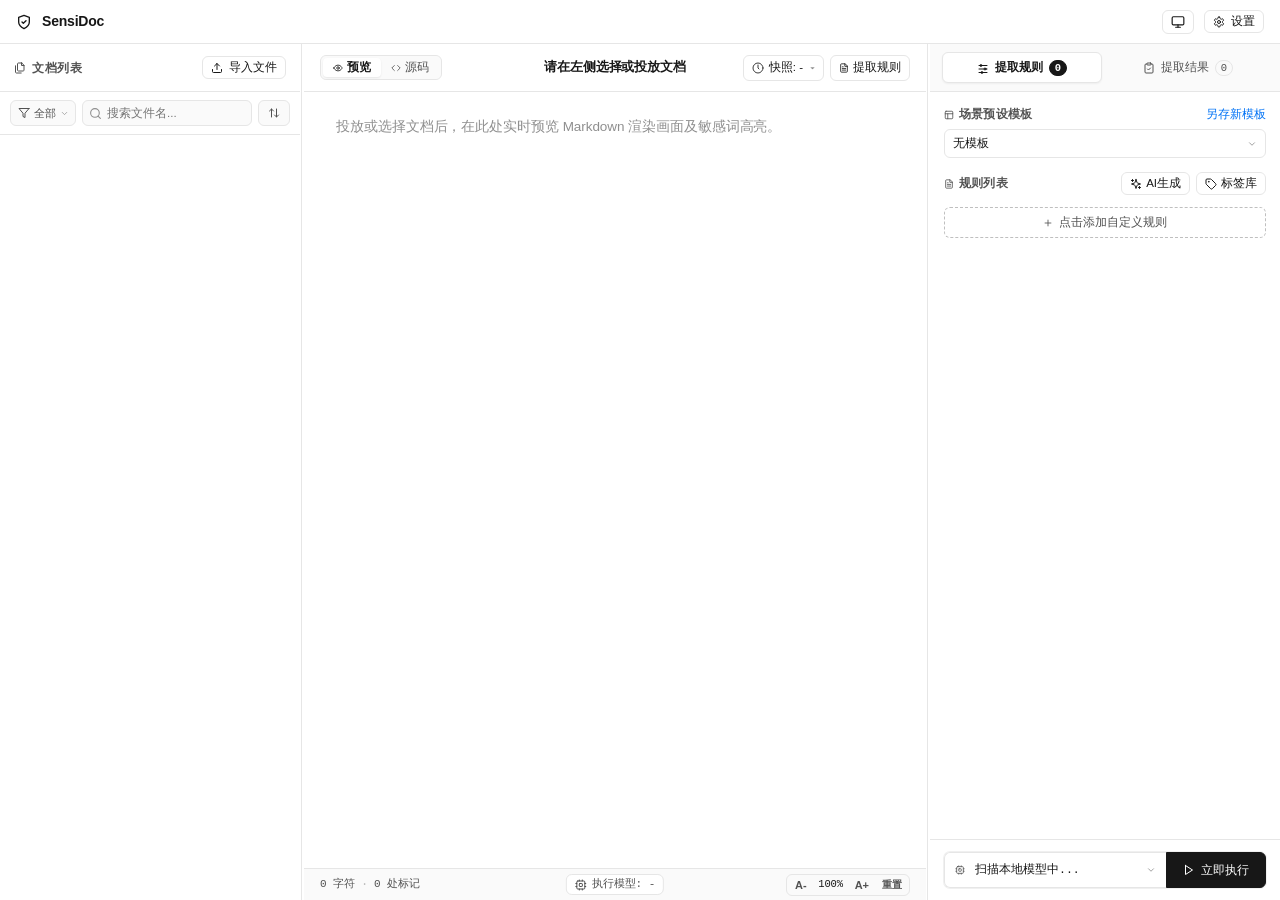
==== web/index.html @ 3e6c6010 "feat: add max_tokens parameter, scheme B model drawer layout, and execution stop interruption" ====
<!DOCTYPE html>
<html lang="zh-CN">
<head>
  <meta charset="UTF-8">
  <meta name="viewport" content="width=device-width, initial-scale=1.0">
  <title>SensiDoc - 信息审计与脱敏工具</title>
  <link rel="stylesheet" href="style.css?v=1.2.17">
  <!-- 轻量离线 Markdown 渲染器 (完全本地化) -->
  <script src="marked.min.js"></script>
</head>
<body>
  <!-- 顶部导航栏 -->
  <header class="app-header">
    <div class="logo-group">
      <svg class="lucide-icon lg" viewBox="0 0 24 24"><path d="M12 22s8-4 8-10V5l-8-3-8 3v7c0 6 8 10 8 10z"></path><path d="m9 12 2 2 4-4"></path></svg>
      <span class="logo-title">SensiDoc</span>
    </div>
    <div class="header-actions">
      <button id="topThemeToggleBtn" class="btn sm" title="快速切换主题色彩模式" style="padding: 4px 8px; font-size: 13px; line-height: 1;">
        <span id="topThemeIcon" style="display: inline-flex; align-items: center;"><svg class="lucide-icon" viewBox="0 0 24 24"><rect width="20" height="14" x="2" y="3" rx="2"></rect><line x1="8" x2="16" y1="21" y2="21"></line><line x1="12" x2="12" y1="17" y2="21"></line></svg></span>
      </button>
      <button id="settingsBtn" class="btn sm">
        <svg class="lucide-icon sm" viewBox="0 0 24 24"><path d="M12.22 2h-.44a2 2 0 0 0-2 2v.18a2 2 0 0 1-1 1.73l-.43.25a2 2 0 0 1-2 0l-.15-.08a2 2 0 0 0-2.73.73l-.22.38a2 2 0 0 0 .73 2.73l.15.1a2 2 0 0 1 1 1.72v.51a2 2 0 0 1-1 1.74l-.15.09a2 2 0 0 0-.73 2.73l.22.38a2 2 0 0 0 2.73.73l.15-.08a2 2 0 0 1 2 0l.43.25a2 2 0 0 1 1 1.73V20a2 2 0 0 0 2 2h.44a2 2 0 0 0 2-2v-.18a2 2 0 0 1 1-1.73l.43-.25a2 2 0 0 1 2 0l.15.08a2 2 0 0 0 2.73-.73l.22-.39a2 2 0 0 0-.73-2.73l-.15-.08a2 2 0 0 1-1-1.74v-.5a2 2 0 0 1 1-1.74l.15-.09a2 2 0 0 0 .73-2.73l-.22-.38a2 2 0 0 0-2.73-.73l-.15.08a2 2 0 0 1-2 0l-.43-.25a2 2 0 0 1-1-1.73V4a2 2 0 0 0-2-2z"></path><circle cx="12" cy="12" r="3"></circle></svg>
        <span>设置</span>
      </button>
      <!-- Windows 专属无边框原生控制按钮组 (仅在 Windows 桌面端显示) -->
      <div class="win-window-controls" id="winWindowControls">
        <button class="win-control-btn" id="winMinBtn" title="最小化" aria-label="最小化">
          <svg width="10" height="10" viewBox="0 0 10 10"><line x1="0" y1="5" x2="10" y2="5" stroke="currentColor" stroke-width="1.1"/></svg>
        </button>
        <button class="win-control-btn" id="winMaxBtn" title="最大化/还原" aria-label="最大化/还原">
          <svg width="10" height="10" viewBox="0 0 10 10"><rect x="0.5" y="0.5" width="9" height="9" fill="none" stroke="currentColor" stroke-width="1.1"/></svg>
        </button>
        <button class="win-control-btn win-close-btn" id="winCloseBtn" title="关闭" aria-label="关闭">
          <svg width="10" height="10" viewBox="0 0 10 10"><line x1="1" y1="1" x2="9" y2="9" stroke="currentColor" stroke-width="1.2"/><line x1="9" y1="1" x2="1" y2="9" stroke="currentColor" stroke-width="1.2"/></svg>
        </button>
      </div>
    </div>
  </header>

  <!-- 三栏工作区 -->
  <div class="app-layout">
    <!-- 左栏：文件投放区与历史快照树 -->
    <aside class="sidebar">
      <div class="sidebar-header">
        <span class="sidebar-title" style="display: inline-flex; align-items: center; gap: 6px;">
          <svg class="lucide-icon sm" viewBox="0 0 24 24"><path d="M15.5 2H8.6c-.4 0-.8.2-1.1.5-.3.3-.5.7-.5 1.1v12.8c0 .4.2.8.5 1.1.3.3.7.5 1.1.5h9.8c.4 0 .8-.2 1.1-.5.3-.3.5-.7.5-1.1V6.5L15.5 2z"></path><path d="M3 7.6v12.8c0 .4.2.8.5 1.1.3.3.7.5 1.1.5h9.8"></path><path d="M15 2v5h5"></path></svg>
          <span>文档列表</span>
        </span>
        <button id="addFilesBtn" class="btn sm">
          <svg class="lucide-icon sm" viewBox="0 0 24 24"><path d="M21 15v4a2 2 0 0 1-2 2H5a2 2 0 0 1-2-2v-4"></path><polyline points="17 8 12 3 7 8"></polyline><line x1="12" x2="12" y1="3" y2="15"></line></svg>
          <span>导入文件</span>
        </button>
        <input type="file" id="fileInput" multiple style="display: none;" accept=".doc,.docx,.pdf,.pptx,.xlsx,.xls,.txt,.md,.csv">
      </div>

      <!-- 方案一：一体化搜索与筛选工具条 -->
      <div class="sidebar-toolbar">
        <div class="sidebar-search-row">
          <!-- 格式筛选下拉组件 (支持多选复选框，前置布局) -->
          <div class="sidebar-filter-wrapper" id="docFilterWrapper">
            <button id="docFilterBtn" class="sidebar-filter-btn" title="格式筛选：全部格式" aria-haspopup="true" aria-expanded="false">
              <svg class="lucide-icon sm filter-btn-icon" viewBox="0 0 24 24"><polygon points="22 3 2 3 10 12.46 10 19 14 21 14 12.46 22 3"></polygon></svg>
              <span id="docFilterLabel" class="filter-btn-label">全部</span>
              <svg class="lucide-icon xxs filter-btn-arrow" viewBox="0 0 24 24"><polyline points="6 9 12 15 18 9"></polyline></svg>
            </button>
            <div class="sidebar-filter-dropdown" id="docFilterDropdown">
              <div class="filter-menu-header">文件格式筛选</div>
              <div class="filter-menu-list">
                <button type="button" class="filter-menu-item active" data-ext="DOCX">
                  <span class="filter-checkbox"><svg class="lucide-icon xxs" viewBox="0 0 24 24"><polyline points="20 6 9 17 4 12"></polyline></svg></span>
                  <span class="filter-item-icon"><svg class="lucide-icon sm" viewBox="0 0 24 24"><path d="M14.5 2H6a2 2 0 0 0-2 2v16a2 2 0 0 0 2 2h12a2 2 0 0 0 2-2V7.5L14.5 2z"></path><polyline points="14 2 14 8 20 8"></polyline><line x1="16" y1="13" x2="8" y2="13"></line><line x1="16" y1="17" x2="8" y2="17"></line><line x1="10" y1="9" x2="8" y2="9"></line></svg></span>
                  <span class="filter-item-label">Word 文档</span>
                </button>
                <button type="button" class="filter-menu-item active" data-ext="PDF">
                  <span class="filter-checkbox"><svg class="lucide-icon xxs" viewBox="0 0 24 24"><polyline points="20 6 9 17 4 12"></polyline></svg></span>
                  <span class="filter-item-icon"><svg class="lucide-icon sm" viewBox="0 0 24 24"><path d="M14.5 2H6a2 2 0 0 0-2 2v16a2 2 0 0 0 2 2h12a2 2 0 0 0 2-2V7.5L14.5 2z"></path><polyline points="14 2 14 8 20 8"></polyline></svg></span>
                  <span class="filter-item-label">PDF 文档</span>
                </button>
                <button type="button" class="filter-menu-item active" data-ext="XLSX">
                  <span class="filter-checkbox"><svg class="lucide-icon xxs" viewBox="0 0 24 24"><polyline points="20 6 9 17 4 12"></polyline></svg></span>
                  <span class="filter-item-icon"><svg class="lucide-icon sm" viewBox="0 0 24 24"><path d="M12 3v18"></path><rect width="18" height="18" x="3" y="3" rx="2"></rect><path d="M3 9h18"></path><path d="M3 15h18"></path></svg></span>
                  <span class="filter-item-label">Excel 表格</span>
                </button>
                <button type="button" class="filter-menu-item active" data-ext="PPTX">
                  <span class="filter-checkbox"><svg class="lucide-icon xxs" viewBox="0 0 24 24"><polyline points="20 6 9 17 4 12"></polyline></svg></span>
                  <span class="filter-item-icon"><svg class="lucide-icon sm" viewBox="0 0 24 24"><path d="M2 3h20"></path><path d="M21 3v11a2 2 0 0 1-2 2H5a2 2 0 0 1-2-2V3"></path><path d="m7 21 5-5 5 5"></path></svg></span>
                  <span class="filter-item-label">PPT 演示</span>
                </button>
                <button type="button" class="filter-menu-item active" data-ext="TXT">
                  <span class="filter-checkbox"><svg class="lucide-icon xxs" viewBox="0 0 24 24"><polyline points="20 6 9 17 4 12"></polyline></svg></span>
                  <span class="filter-item-icon"><svg class="lucide-icon sm" viewBox="0 0 24 24"><path d="M4 19.5v-15A2.5 2.5 0 0 1 6.5 2H20v20H6.5a2.5 2.5 0 0 1-2.5-2.5Z"></path><path d="M6 6h10"></path><path d="M6 10h10"></path></svg></span>
                  <span class="filter-item-label">纯文本 / MD</span>
                </button>
                <button type="button" class="filter-menu-item active" data-ext="CSV">
                  <span class="filter-checkbox"><svg class="lucide-icon xxs" viewBox="0 0 24 24"><polyline points="20 6 9 17 4 12"></polyline></svg></span>
                  <span class="filter-item-icon"><svg class="lucide-icon sm" viewBox="0 0 24 24"><path d="M14 2H6a2 2 0 0 0-2 2v16a2 2 0 0 0 2 2h12a2 2 0 0 0 2-2V8z"></path><polyline points="14 2 14 8 20 8"></polyline><line x1="8" y1="13" x2="16" y2="13"></line><line x1="8" y1="17" x2="16" y2="17"></line></svg></span>
                  <span class="filter-item-label">CSV 数据</span>
                </button>
              </div>
              <div class="filter-menu-footer">
                <button type="button" id="filterSelectAllBtn" class="filter-action-btn">取消全选</button>
                <button type="button" id="filterClearAllBtn" class="filter-action-btn">清空</button>
              </div>
            </div>
          </div>
          <div class="sidebar-search-box">
            <svg class="search-icon" width="13" height="13" viewBox="0 0 24 24" fill="none" stroke="currentColor" stroke-width="2" stroke-linecap="round" stroke-linejoin="round">
              <circle cx="11" cy="11" r="8"></circle>
              <line x1="21" y1="21" x2="16.65" y2="16.65"></line>
            </svg>
            <input type="text" id="docSearchInput" class="sidebar-search-input" placeholder="搜索文件名..." autocomplete="off">
            <button id="docSearchClearBtn" class="search-clear-btn" title="清空搜索" style="display: none; align-items: center; justify-content: center;"><svg class="lucide-icon xs" viewBox="0 0 24 24"><line x1="18" x2="6" y1="6" y2="18"></line><line x1="6" x2="18" y1="6" y2="18"></line></svg></button>
          </div>
          <!-- 排序下拉组件 (结合 Lucide 图标与精简表述) -->
          <div class="sidebar-sort-wrapper" id="docSortWrapper">
            <button id="docSortBtn" class="sidebar-sort-btn" title="当前排序：时间从新到旧" aria-haspopup="true" aria-expanded="false">
              <svg class="lucide-icon sm" viewBox="0 0 24 24"><path d="m21 16-4 4-4-4"></path><path d="M17 20V4"></path><path d="m3 8 4-4 4 4"></path><path d="M7 4v16"></path></svg>
            </button>
            <select id="docSortSelect" style="display: none;">
              <option value="time_desc" selected>时间从新到旧</option>
              <option value="time_asc">时间从旧到新</option>
              <option value="name_asc">名称 A → Z</option>
              <option value="name_desc">名称 Z → A</option>
              <option value="chars_desc">字数从多到少</option>
              <option value="chars_asc">字数从少到多</option>
            </select>
            <div class="sidebar-sort-dropdown" id="docSortDropdown">
              <div class="sort-menu-header">文档排序</div>
              <button class="sort-menu-item active" data-sort="time_desc">
                <span class="sort-item-icon"><svg class="lucide-icon sm" viewBox="0 0 24 24"><circle cx="12" cy="12" r="10"></circle><polyline points="12 6 12 12 16 14"></polyline></svg></span>
                <span class="sort-item-label">时间从新到旧</span>
                <span class="sort-item-check"><svg class="lucide-icon xs" viewBox="0 0 24 24"><polyline points="20 6 9 17 4 12"></polyline></svg></span>
              </button>
              <button class="sort-menu-item" data-sort="time_asc">
                <span class="sort-item-icon"><svg class="lucide-icon sm" viewBox="0 0 24 24"><path d="M3 12a9 9 0 1 0 9-9 9.75 9.75 0 0 0-6.74 2.74L3 8"></path><path d="M3 3v5h5"></path><path d="M12 7v5l4 2"></path></svg></span>
                <span class="sort-item-label">时间从旧到新</span>
                <span class="sort-item-check"><svg class="lucide-icon xs" viewBox="0 0 24 24"><polyline points="20 6 9 17 4 12"></polyline></svg></span>
              </button>
              <div class="sort-menu-divider"></div>
              <button class="sort-menu-item" data-sort="name_asc">
                <span class="sort-item-icon"><svg class="lucide-icon sm" viewBox="0 0 24 24"><path d="m3 16 4 4 4-4"></path><path d="M7 20V4"></path><path d="M15 4h5l-5 6h5"></path><path d="M15 20v-3.5a2.5 2.5 0 0 1 5 0V20"></path><path d="M15 18h5"></path></svg></span>
                <span class="sort-item-label">名称 A → Z</span>
                <span class="sort-item-check"><svg class="lucide-icon xs" viewBox="0 0 24 24"><polyline points="20 6 9 17 4 12"></polyline></svg></span>
              </button>
              <button class="sort-menu-item" data-sort="name_desc">
                <span class="sort-item-icon"><svg class="lucide-icon sm" viewBox="0 0 24 24"><path d="m3 8 4-4 4 4"></path><path d="M7 4v16"></path><path d="M15 4h5l-5 6h5"></path><path d="M15 20v-3.5a2.5 2.5 0 0 1 5 0V20"></path><path d="M15 18h5"></path></svg></span>
                <span class="sort-item-label">名称 Z → A</span>
                <span class="sort-item-check"><svg class="lucide-icon xs" viewBox="0 0 24 24"><polyline points="20 6 9 17 4 12"></polyline></svg></span>
              </button>
              <div class="sort-menu-divider"></div>
              <button class="sort-menu-item" data-sort="chars_desc">
                <span class="sort-item-icon"><svg class="lucide-icon sm" viewBox="0 0 24 24"><path d="m3 16 4 4 4-4"></path><path d="M7 20V4"></path><path d="M11 4h10"></path><path d="M11 8h7"></path><path d="M11 12h4"></path></svg></span>
                <span class="sort-item-label">字数从多到少</span>
                <span class="sort-item-check"><svg class="lucide-icon xs" viewBox="0 0 24 24"><polyline points="20 6 9 17 4 12"></polyline></svg></span>
              </button>
              <button class="sort-menu-item" data-sort="chars_asc">
                <span class="sort-item-icon"><svg class="lucide-icon sm" viewBox="0 0 24 24"><path d="m3 8 4-4 4 4"></path><path d="M7 4v16"></path><path d="M11 12h4"></path><path d="M11 16h7"></path><path d="M11 20h10"></path></svg></span>
                <span class="sort-item-label">字数从少到多</span>
                <span class="sort-item-check"><svg class="lucide-icon xs" viewBox="0 0 24 24"><polyline points="20 6 9 17 4 12"></polyline></svg></span>
              </button>
            </div>
          </div>
        </div>
      </div>

      <!-- 整个侧边栏拖拽悬停遮罩与反馈提示 (pointer-events: none 防子元素闪烁) -->
      <div class="sidebar-drag-overlay" id="sidebarDragOverlay">
        <div class="drag-overlay-box">
          <svg width="24" height="24" viewBox="0 0 24 24" fill="none" stroke="currentColor" stroke-width="2" stroke-linecap="round" stroke-linejoin="round">
            <path d="M21 15v4a2 2 0 0 1-2 2H5a2 2 0 0 1-2-2v-4"></path>
            <polyline points="17 8 12 3 7 8"></polyline>
            <line x1="12" y1="3" x2="12" y2="15"></line>
          </svg>
          <div class="drag-overlay-title">松开鼠标导入文档</div>
          <div class="drag-overlay-desc">支持 Word / PDF / PPTX / Excel / TXT / CSV</div>
        </div>
      </div>

      <!-- 文件与快照版本树 -->
      <div class="file-list" id="fileList">
        <!-- 动态生成 -->
      </div>
    </aside>

    <!-- 左侧可拖拽调整大小手柄 -->
    <div class="panel-resizer" id="resizerLeft" title="拖动调整侧边栏宽度"></div>

    <!-- 中间主舞台：极简纯净文档正文阅读视界 (100% 空间释放) -->
    <main class="main-stage">
      <!-- 极简文档工具栏 (左侧预览/源码拨杆、中间标题严格居中、右侧正文字体缩放) -->
      <div class="stage-toolbar">
        <div class="stage-toolbar-left">
          <!-- 左右拨杆开关：预览模式 vs 源码模式 -->
          <div class="view-mode-switch">
            <button id="viewRenderedBtn" class="view-mode-btn active" title="渲染视图 (支持敏感词高亮标注)" style="display: inline-flex; align-items: center; gap: 4px;">
              <svg class="lucide-icon xs" viewBox="0 0 24 24"><path d="M2 12s3-7 10-7 10 7 10 7-3 7-10 7-10-7-10-7Z"></path><circle cx="12" cy="12" r="3"></circle></svg>
              <span>预览</span>
            </button>
            <button id="viewSourceBtn" class="view-mode-btn" title="查看 Markdown 原始内容" style="display: inline-flex; align-items: center; gap: 4px;">
              <svg class="lucide-icon xs" viewBox="0 0 24 24"><polyline points="16 18 22 12 16 6"></polyline><polyline points="8 6 2 12 8 18"></polyline></svg>
              <span>源码</span>
            </button>
          </div>
        </div>
        <div class="stage-toolbar-center">
          <span id="docMeta" class="doc-meta-title">请在左侧选择或投放文档</span>
        </div>
        <div class="stage-toolbar-right">
          <!-- 历史快照版本控制时光机 (常驻顶部标题栏右侧，点击下拉展开历史清单) -->
          <div class="snapshot-picker-wrapper" id="snapshotPickerWrapper">
            <button id="previewStatsSnapBtn" class="snapshot-picker-btn" title="查看或回放历史提取版本">
              <span class="snap-icon" style="display: inline-flex; align-items: center;"><svg class="lucide-icon sm" viewBox="0 0 24 24"><circle cx="12" cy="12" r="10"></circle><polyline points="12 6 12 12 14 14"></polyline></svg></span>
              <span id="previewStatsSnapText">快照: -</span>
              <span class="snap-arrow">▾</span>
            </button>
            <!-- 向下弹出的历史快照列表面板 -->
            <div class="snapshot-popup-menu" id="snapshotPopupMenu">
              <div class="snapshot-popup-header">
                <span>历史提取快照版本</span>
                <span id="snapshotTotalBadge" class="snap-total-badge">0 个</span>
              </div>
              <div class="snapshot-popup-list" id="snapshotPopupList">
                <!-- 动态生成 -->
              </div>
            </div>
          </div>
          <!-- 紧随其后的“提取规则”按钮 (点击审查当前快照的系统提示词) -->
          <button id="viewSnapshotRulesBtn" class="btn sm" title="查看当前快照使用的系统提示词与规则定义" style="height: 26px; padding: 0 8px; font-size: 11.5px; display: inline-flex; align-items: center; gap: 4px;" disabled>
            <svg class="lucide-icon xs" viewBox="0 0 24 24"><path d="M14 2H6a2 2 0 0 0-2 2v16a2 2 0 0 0 2 2h12a2 2 0 0 0 2-2V8z"></path><polyline points="14 2 14 8 20 8"></polyline><line x1="16" x2="8" y1="13" y2="13"></line><line x1="16" x2="8" y1="17" y2="17"></line><polyline points="10 9 9 9 8 9"></polyline></svg>
            <span>提取规则</span>
          </button>
        </div>
      </div>

      <!-- Markdown 渲染与高亮标注区 (充裕阅读视界) -->
      <section class="preview-container">
        <div class="markdown-body" id="markdownPreview">
          <p style="color: var(--text-mute);">投放或选择文档后，在此处实时预览 Markdown 渲染画面及敏感词高亮。</p>
        </div>
        <textarea class="markdown-source" id="markdownSource" readonly spellcheck="false" style="display: none;" placeholder="投放或选择文档后，在此处查看 Markdown 原始内容..."></textarea>
        <!-- 底部状态信息栏：左侧展示纯净内容预览统计 (字符数、命中数)，中间绝对居中展示快照执行模型名称，右侧放回字号缩放控制组 -->
        <div class="preview-footer-bar">
          <div class="preview-footer-left">
            <span id="previewStatsChars" class="preview-stat-item">0 字符</span>
            <span class="preview-stat-divider">·</span>
            <span id="previewStatsHits" class="preview-stat-item">0 处标记</span>
          </div>
          <!-- 中间居中：快照执行提取的模型标识 -->
          <div class="preview-footer-center" id="previewStatsModelWrapper">
            <span class="preview-model-badge" id="previewStatsModelBadge" title="本次历史快照执行提取的模型">
              <span class="model-icon"><svg class="lucide-icon sm" viewBox="0 0 24 24"><rect width="16" height="16" x="4" y="4" rx="2"></rect><rect width="6" height="6" x="9" y="9" rx="1"></rect><path d="M15 2v2"></path><path d="M15 20v2"></path><path d="M2 15h2"></path><path d="M2 9h2"></path><path d="M20 15h2"></path><path d="M20 9h2"></path><path d="M9 2v2"></path><path d="M9 20v2"></path></svg></span>
              <span id="previewStatsModelText">执行模型: -</span>
            </span>
          </div>
          <div class="preview-footer-right">
            <!-- 文本缩放控制组 (常驻底栏右侧) -->
            <div class="zoom-control-group">
              <button id="zoomOutBtn" class="zoom-btn" title="缩小正文字体 (A-)">A-</button>
              <span id="zoomLevelDisplay" class="zoom-level-text">100%</span>
              <button id="zoomInBtn" class="zoom-btn" title="放大正文字体 (A+)">A+</button>
              <button id="zoomResetBtn" class="zoom-btn" title="重置字号" style="font-size: 10px; padding: 2px 6px;">重置</button>
            </div>
          </div>
        </div>
      </section>
    </main>

    <!-- 右侧可拖拽调整大小手柄 -->
    <div class="panel-resizer" id="resizerRight" title="拖动调整审计面板宽度"></div>

    <!-- 右栏：统一智能审计主控台 (Unified Inspector Panel) -->
    <aside class="inspector-panel">
      <!-- 分段控制器 Segmented Control -->
      <div class="segmented-control">
        <button class="segmented-btn active" id="tabRulesBtn">
          <svg class="lucide-icon sm" viewBox="0 0 24 24"><line x1="4" x2="20" y1="21" y2="21"></line><line x1="4" x2="20" y1="14" y2="14"></line><line x1="4" x2="20" y1="7" y2="7"></line><circle cx="8" cy="7" r="2"></circle><circle cx="16" cy="14" r="2"></circle><circle cx="10" cy="21" r="2"></circle></svg>
          <span>提取规则</span>
          <span class="badge-count" id="rulesCountBadge">0</span>
        </button>
        <button class="segmented-btn" id="tabAuditBtn">
          <svg class="lucide-icon sm" viewBox="0 0 24 24"><path d="M16 4h2a2 2 0 0 1 2 2v14a2 2 0 0 1-2 2H6a2 2 0 0 1-2-2V6a2 2 0 0 1 2-2h2"></path><path d="M15 2H9a1 1 0 0 0-1 1v2a1 1 0 0 0 1 1h6a1 1 0 0 0 1-1V3a1 1 0 0 0-1-1Z"></path><path d="m9 14 2 2 4-4"></path></svg>
          <span>提取结果</span>
          <span class="badge-count" id="auditCountBadge">0</span>
        </button>
      </div>

      <!-- Tab 1: 提取规则配置视图 (Input 阶段) -->
      <div class="tab-content" id="rulesPane">
        <div class="rules-pane-body">
          <!-- 场景模板下拉选择 (支持另存与删除自定义模板) -->
          <div class="form-row">
            <div class="pane-section-title">
              <span style="display: inline-flex; align-items: center; gap: 5px;">
                <svg class="lucide-icon xs" viewBox="0 0 24 24"><rect width="18" height="18" x="3" y="3" rx="2"></rect><path d="M3 9h18"></path><path d="M9 21V9"></path></svg>
                <span>场景预设模板</span>
              </span>
              <div style="display: flex; align-items: center; gap: 8px;">
                <button id="deleteTemplateBtn" class="btn-text-link" style="color: #dc2626; display: none;" title="删除当前选中的自定义模板">删除此模板</button>
                <button id="saveTemplateBtn" class="btn-text-link" title="将当前规则组合保存为新模板">另存新模板</button>
              </div>
            </div>
            <div class="custom-select-wrapper" id="presetSelectWrapper">
              <button id="presetSelectBtn" class="custom-select-btn" type="button" aria-haspopup="true" aria-expanded="false" title="当前模板：无模板">
                <span class="custom-select-label" id="presetSelectLabel">无模板</span>
                <span class="custom-select-arrow"><svg class="lucide-icon xs" viewBox="0 0 24 24"><path d="m6 9 6 6 6-6"></path></svg></span>
              </button>
              <select id="presetSelect" class="preset-select" style="display: none;">
                <!-- 动态填充 -->
              </select>
              <div class="custom-select-dropdown" id="presetSelectDropdown">
                <div class="custom-select-list" id="presetSelectList">
                  <!-- 动态填充 -->
                </div>
              </div>
            </div>
          </div>

          <!-- 规则卡片列表 (自适应充满容器，无冗余空白) -->
          <div class="form-row" style="flex: 1; display: flex; flex-direction: column; overflow: hidden;">
            <div class="pane-section-title">
              <span style="display: inline-flex; align-items: center; gap: 5px;">
                <svg class="lucide-icon xs" viewBox="0 0 24 24"><path d="M14 2H6a2 2 0 0 0-2 2v16a2 2 0 0 0 2 2h12a2 2 0 0 0 2-2V8z"></path><polyline points="14 2 14 8 20 8"></polyline><line x1="16" x2="8" y1="13" y2="13"></line><line x1="16" x2="8" y1="17" y2="17"></line><polyline points="10 9 9 9 8 9"></polyline></svg>
                <span>规则列表</span>
                <span id="ruleTotalCount" style="display: none;">0</span>
              </span>
              <div style="display: flex; align-items: center; gap: 6px;">
                <button type="button" id="aiGenRulesToggleBtn" class="btn sm" style="display: inline-flex; align-items: center; gap: 4px;" title="使用在线大模型根据业务描述智能生成专属抽取规则">
                  <svg class="lucide-icon sm" viewBox="0 0 24 24"><path d="m12 3-1.912 5.813a2 2 0 0 1-1.275 1.275L3 12l5.813 1.912a2 2 0 0 1 1.275 1.275L12 21l1.912-5.813a2 2 0 0 1 1.275-1.275L21 12l-5.813-1.912a2 2 0 0 1-1.275-1.275L12 3Z"></path><path d="M5 3v4"></path><path d="M19 17v4"></path><path d="M3 5h4"></path><path d="M17 19h4"></path></svg>
                  <span>AI生成</span>
                </button>
                <button type="button" id="tagPoolToggleBtn" class="btn sm" style="display: inline-flex; align-items: center; gap: 4px;" title="展开/收起常用标签库 (点击快速添加到当前规则)">
                  <svg class="lucide-icon sm" viewBox="0 0 24 24"><path d="M12.586 2.586A2 2 0 0 0 11.172 2H4a2 2 0 0 0-2 2v7.172a2 2 0 0 0 .586 1.414l8.704 8.704a2.426 2.426 0 0 0 3.42 0l6.58-6.58a2.426 2.426 0 0 0 0-3.42z"></path><circle cx="7.5" cy="7.5" r=".5" fill="currentColor"></circle></svg>
                  <span>标签库</span>
                </button>
              </div>
            </div>

            <!-- 常用标签库折叠抽屉卡片 (默认收起) -->
            <div id="tagPoolDrawer" class="tag-pool-drawer" style="display: none;">
              <div class="tag-pool-drawer-inner">
                <div class="tag-pool-header">
                  <span class="tag-pool-title">点击添加到规则列表</span>
                </div>
                <div class="tag-pool" id="tagPool">
                  <!-- 动态填充 -->
                </div>
              </div>
            </div>

            <!-- AI 智能生成提取策略两段式展开抽屉卡片 -->
            <div id="aiGenRulesDrawer" class="ai-gen-drawer" style="display: none;">
              <div class="ai-gen-drawer-inner">
                <div class="ai-gen-section-header">
                  <span class="ai-gen-title">业务需求描述 (Prompt)</span>
                </div>

                <textarea id="aiGenRulesPromptInput" class="ai-gen-textarea" rows="3" placeholder="例如：跨境海运物流提单，重点识别发货人、收货人、集装箱号与报关单流水号..."></textarea>

                <div class="ai-gen-control-bar">
                  <div class="ai-gen-model-picker">
                    <label class="ai-gen-label">模型:</label>
                    <div class="custom-select-wrapper" id="aiGenRulesModelSelectWrapper" style="width: 140px;">
                      <button id="aiGenRulesModelSelectBtn" class="custom-select-btn" type="button" aria-haspopup="true" aria-expanded="false" title="选择在线模型" style="height: 26px; padding: 2px 8px; font-size: 11px;">
                        <span class="custom-select-label" id="aiGenRulesModelSelectLabel">选择模型...</span>
                        <span class="custom-select-arrow"><svg class="lucide-icon xs" viewBox="0 0 24 24"><path d="m6 9 6 6 6-6"></path></svg></span>
                      </button>
                      <select id="aiGenRulesModelSelect" class="select-field" style="display: none;">
                        <!-- 动态填充已存在线模型 -->
                      </select>
                      <div class="custom-select-dropdown" id="aiGenRulesModelSelectDropdown" style="font-size: 11.5px; min-width: 140px;">
                        <div class="custom-select-list" id="aiGenRulesModelSelectList">
                          <!-- 动态渲染 -->
                        </div>
                      </div>
                    </div>
                  </div>
                  <button type="button" id="aiGenRulesSubmitBtn" class="btn primary sm" style="font-size: 11.5px; padding: 4px 10px; display: inline-flex; align-items: center; gap: 4px;">
                    <svg class="lucide-icon xs" viewBox="0 0 24 24"><path d="m12 3-1.912 5.813a2 2 0 0 1-1.275 1.275L3 12l5.813 1.912a2 2 0 0 1 1.275 1.275L12 21l1.912-5.813a2 2 0 0 1 1.275-1.275L21 12l-5.813-1.912a2 2 0 0 1-1.275-1.275L12 3Z"></path></svg>
                    <span>智能生成</span>
                  </button>
                </div>

                <!-- 生成结果审查区 (默认隐藏，成功后呈现) -->
                <div id="aiGenRulesResultBox" class="ai-gen-result-box" style="display: none;">
                  <div class="ai-gen-result-title-bar">
                    <span class="ai-gen-result-title">提炼字段清单 (勾选确认)</span>
                    <span id="aiGenRulesCountBadge" class="badge" style="font-size: 10.5px; padding: 1px 6px;">已选 0 项</span>
                  </div>
                  <div id="aiGenRulesResultList" class="ai-gen-result-list">
                    <!-- 动态渲染候选字段 -->
                  </div>
                  <div class="ai-gen-action-bar">
                    <button type="button" id="aiGenRulesCancelBtn" class="btn sm" style="font-size: 11px; padding: 3px 8px;">放弃</button>
                    <button type="button" id="aiGenRulesApplyOnlyBtn" class="btn sm" style="font-size: 11px; padding: 3px 8px;" title="仅替换或注入当前规则，不持久化为模板">仅应用到当前规则</button>
                    <button type="button" id="aiGenRulesSaveTemplateBtn" class="btn primary sm" style="font-size: 11px; padding: 3px 8px; display: inline-flex; align-items: center; gap: 3px;" title="保存为可复用的独立场景模板并生效">
                      <svg class="lucide-icon xs" viewBox="0 0 24 24"><path d="M19 21H5a2 2 0 0 1-2-2V5a2 2 0 0 1 2-2h11l5 5v11a2 2 0 0 1-2 2z"></path><polyline points="17 21 17 13 7 13 7 21"></polyline><polyline points="7 3 7 8 15 8"></polyline></svg>
                      <span>保存为模板并生效</span>
                    </button>
                  </div>
                </div>
              </div>
            </div>
            <!-- 点击添加自定义规则 (置于规则列表顶部) -->
            <button type="button" id="addFieldBtn" class="add-rule-top-btn" title="点击添加新规则字段">
              <svg class="lucide-icon xs" viewBox="0 0 24 24"><line x1="12" y1="5" x2="12" y2="19"></line><line x1="5" y1="12" x2="19" y2="12"></line></svg>
              <span>点击添加自定义规则</span>
            </button>

            <div class="rule-card-list" id="ruleCardList">
              <!-- 动态填充规则卡片 -->
            </div>
          </div>
        </div>

        <!-- 规则底部执行与模型控制卡 (方案三：一体化复合执行按钮组) -->
        <div class="inspector-footer">
          <div class="split-extract-group" id="splitExtractGroup">
            <!-- 左侧：模型选择器自定义下拉菜单 (保留全部自定义样式与分组) -->
            <div class="custom-select-wrapper footer-model-custom-wrapper split-model-wrapper" id="footerModelWrapper">
              <button id="footerModelBtn" class="custom-select-btn footer-model-btn split-model-btn" type="button" aria-haspopup="true" aria-expanded="false" title="选择要执行提取的模型">
                <span class="model-icon-indicator" style="display: inline-flex; align-items: center; opacity: 0.7; flex-shrink: 0; margin-right: 4px;">
                  <svg class="lucide-icon xs" viewBox="0 0 24 24"><rect width="16" height="16" x="4" y="4" rx="2"></rect><rect width="6" height="6" x="9" y="9" rx="1"></rect><path d="M15 2v2"></path><path d="M15 20v2"></path><path d="M2 15h2"></path><path d="M2 9h2"></path><path d="M20 15h2"></path><path d="M20 9h2"></path><path d="M9 2v2"></path><path d="M9 20v2"></path></svg>
                </span>
                <span class="custom-select-label" id="footerModelLabel">扫描本地模型中...</span>
                <span class="custom-select-arrow"><svg class="lucide-icon xs" viewBox="0 0 24 24"><path d="m6 9 6 6 6-6"></path></svg></span>
              </button>
              <select id="footerModelSelect" class="footer-model-select" style="display: none;">
                <option value="">扫描本地模型中...</option>
              </select>
              <div class="custom-select-dropdown footer-model-dropdown drop-up" id="footerModelDropdown">
                <div class="custom-select-list" id="footerModelList">
                  <!-- 动态分组渲染 -->
                </div>
              </div>
            </div>
            <!-- 右侧：立即执行触发按钮 -->
            <button id="quickExtractBtn" class="btn primary split-extract-btn" type="button" title="使用所选模型立即执行敏感信息提取">
              <svg class="lucide-icon sm" viewBox="0 0 24 24"><polygon points="5 3 19 12 5 21 5 3"></polygon></svg>
              <span>立即执行</span>
            </button>
          </div>
        </div>
      </div>

      <!-- Tab 2: 敏感词清单与导出视图 (Output 阶段) -->
      <div class="tab-content" id="auditPane" style="display: none;">
        <div class="audit-toolbar">
          <div style="display: flex; align-items: center; gap: 6px;">
            <span class="audit-title" style="font-size: 12px; font-weight: 600; display: inline-flex; align-items: center; gap: 4px;">
              <svg class="lucide-icon sm" viewBox="0 0 24 24"><path d="M12 22s8-4 8-10V5l-8-3-8 3v7c0 6 8 10 8 10z"></path><line x1="12" x2="12" y1="8" y2="12"></line><line x1="12" x2="12.01" y1="16" y2="16"></line></svg>
              <span>命中清单</span>
            </span>
          </div>
          <div>
            <button id="viewRawJsonBtn" class="btn sm" style="font-size: 11px; display: inline-flex; align-items: center; gap: 4px;" title="查看本次提取的原始 JSON 数据">
              <svg class="lucide-icon xs" viewBox="0 0 24 24"><polyline points="16 18 22 12 16 6"></polyline><polyline points="8 6 2 12 8 18"></polyline></svg>
              <span>原始 JSON</span>
            </button>
          </div>
        </div>

        <div class="audit-list" id="auditList" style="flex: 1; overflow-y: auto; padding: 10px 12px;">
          <p style="color: var(--text-mute); font-size: 12px; text-align: center; margin-top: 30px;">
            暂无提取记录，点击「立即执行」开始审计
          </p>
        </div>

        <div class="inspector-footer">
          <div style="display: grid; grid-template-columns: 1fr 1fr; gap: 8px; position: relative;">
            <button id="exportCsvBtn" class="btn" style="width: 100%; height: 32px; font-size: 12px; font-weight: 500; display: inline-flex; align-items: center; justify-content: center; gap: 5px;" title="导出当前敏感词清单为 CSV 表格">
              <svg class="lucide-icon sm" viewBox="0 0 24 24"><path d="M21 15v4a2 2 0 0 1-2 2H5a2 2 0 0 1-2-2v-4"></path><polyline points="7 10 12 15 17 10"></polyline><line x1="12" x2="12" y1="15" y2="3"></line></svg>
              <span>导出清单 (CSV)</span>
            </button>
            <div class="export-dropdown-wrapper" id="exportDropdownWrapper" style="width: 100%; position: relative;">
              <button id="exportDesensBtn" class="btn primary" style="width: 100%; height: 32px; font-size: 12px; font-weight: 500; display: inline-flex; align-items: center; justify-content: center; gap: 4px;" title="导出脱敏后的文档">
                <svg class="lucide-icon sm" viewBox="0 0 24 24"><path d="M12 22s8-4 8-10V5l-8-3-8 3v7c0 6 8 10 8 10z"></path><path d="m9 12 2 2 4-4"></path></svg>
                <span>脱敏导出 ▼</span>
              </button>
              <div class="export-dropdown-menu" id="exportDropdownMenu">
                <button class="export-menu-item" id="exportNativeDocBtn">
                  <span class="export-menu-icon" style="display: inline-flex; align-items: center; color: var(--accent);"><svg class="lucide-icon sm" viewBox="0 0 24 24"><path d="M15 2H6a2 2 0 0 0-2 2v16a2 2 0 0 0 2 2h12a2 2 0 0 0 2-2V7Z"></path><path d="M14 2v4a2 2 0 0 0 2 2h4"></path></svg></span>
                  <div class="export-item-text">
                    <span class="export-item-title">导出原格式文档</span>
                    <span class="export-item-desc">保留原文件格式与排版 (.docx/.pdf/.xlsx/.txt等)</span>
                  </div>
                </button>
                <div class="export-menu-divider"></div>
                <button class="export-menu-item" id="exportMarkdownDocBtn">
                  <span class="export-menu-icon" style="display: inline-flex; align-items: center; color: var(--text-dim);"><svg class="lucide-icon sm" viewBox="0 0 24 24"><path d="M14 2v4a2 2 0 0 0 2 2h4"></path><path d="M4 22h16a2 2 0 0 0 2-2V7.5L14.5 2H4a2 2 0 0 0-2 2v16a2 2 0 0 0 2 2Z"></path><polyline points="8 15 12 11 16 15"></polyline></svg></span>
                  <div class="export-item-text">
                    <span class="export-item-title">导出脱敏 Markdown</span>
                    <span class="export-item-desc">轻量脱敏纯文本 (.md)</span>
                  </div>
                </button>
                <div class="export-menu-divider"></div>
                <button class="export-menu-item" id="exportJsonMenuBtn">
                  <span class="export-menu-icon" style="display: inline-flex; align-items: center; color: var(--text-dim);"><svg class="lucide-icon sm" viewBox="0 0 24 24"><polyline points="16 18 22 12 16 6"></polyline><polyline points="8 6 2 12 8 18"></polyline></svg></span>
                  <div class="export-item-text">
                    <span class="export-item-title">导出全量审计 JSON</span>
                    <span class="export-item-desc">已检出与未检出完整闭环数据 (.json)</span>
                  </div>
                </button>
              </div>
            </div>
          </div>
        </div>
      </div>
    </aside>
  </div>

  <!-- 设置模态框 (板块化设计：模型管理 / 提取规则与提示词设定，自适应高度与固定底部操作栏) -->
  <div class="modal-overlay" id="settingsModal">
    <div class="modal-box" style="width: 660px; max-width: 95%; height: 500px; max-height: 86vh; display: flex; flex-direction: column; box-sizing: border-box;">
      <div class="modal-header" style="margin-bottom: 12px; flex-shrink: 0; position: relative; display: flex; align-items: center; justify-content: center;">
        <!-- 设置子板块切换选项卡 (居中展示) -->
        <div class="settings-tab-nav">
          <button class="settings-tab-btn active" id="tabSetModelBtn">
            <svg class="lucide-icon sm" viewBox="0 0 24 24"><rect width="16" height="16" x="4" y="4" rx="2"></rect><rect width="6" height="6" x="9" y="9" rx="1"></rect><path d="M15 2v2"></path><path d="M15 20v2"></path><path d="M2 15h2"></path><path d="M2 9h2"></path><path d="M20 15h2"></path><path d="M20 9h2"></path><path d="M9 2v2"></path><path d="M9 20v2"></path></svg>
            <span>离线模型</span>
          </button>
          <button class="settings-tab-btn" id="tabSetOnlineAiBtn">
            <svg class="lucide-icon sm" viewBox="0 0 24 24"><path d="M17.5 19H9a7 7 0 1 1 6.71-9h1.79a4.5 4.5 0 1 1 0 9Z"></path></svg>
            <span>在线模型</span>
          </button>
          <button class="settings-tab-btn" id="tabSetRulesBtn">
            <svg class="lucide-icon sm" viewBox="0 0 24 24"><line x1="4" x2="20" y1="21" y2="21"></line><line x1="4" x2="20" y1="14" y2="14"></line><line x1="4" x2="20" y1="7" y2="7"></line><circle cx="8" cy="7" r="2"></circle><circle cx="16" cy="14" r="2"></circle><circle cx="10" cy="21" r="2"></circle></svg>
            <span>提取规则</span>
          </button>
          <button class="settings-tab-btn" id="tabSetAppearanceBtn">
            <svg class="lucide-icon sm" viewBox="0 0 24 24"><circle cx="13.5" cy="6.5" r=".5" fill="currentColor"></circle><circle cx="17.5" cy="10.5" r=".5" fill="currentColor"></circle><circle cx="8.5" cy="7.5" r=".5" fill="currentColor"></circle><circle cx="6.5" cy="12.5" r=".5" fill="currentColor"></circle><path d="M12 2C6.5 2 2 6.5 2 12s4.5 10 10 10c.926 0 1.648-.746 1.648-1.688 0-.437-.18-.835-.437-1.125-.29-.289-.438-.652-.438-1.125a1.64 1.64 0 0 1 1.668-1.668h1.996c3.051 0 5.555-2.503 5.555-5.554C21.965 6.012 17.461 2 12 2z"></path></svg>
            <span>外观显示</span>
          </button>
        </div>
        <button id="closeModalBtn" class="btn sm" style="position: absolute; right: 0;">关闭</button>
      </div>

      <!-- 板块 1: 离线模型管理 -->
      <div class="settings-tab-pane active" id="paneSetModel" style="flex: 1; overflow-y: auto;">
        <div style="margin-bottom: 16px;">
          <div style="display: flex; align-items: center; justify-content: space-between; margin-bottom: 8px;">
            <div style="font-size: 12px; color: var(--text-dim); font-weight: 500;">
              本地离线模型管理 (GGUF)：
            </div>
            <button id="importLocalGgufBtn" class="btn sm">+ 选取本地 GGUF 模型</button>
          </div>
          <div id="localModelsList" style="margin-bottom: 12px;">
            <!-- 动态列出已就绪的模型 -->
          </div>
        </div>

        <div style="border-top: 1px solid var(--border); padding-top: 12px;">
          <div style="font-size: 12px; color: var(--text-dim); margin-bottom: 8px; font-weight: 500;">
            魔搭平台下载离线模型：
          </div>
          <div id="modelPresetsList">
            <!-- 动态载入预设模型项 -->
          </div>
        </div>
      </div>

      <!-- 板块 1.5: 在线模型 (OpenAI 兼容 API 极简配置) -->
      <div class="settings-tab-pane" id="paneSetOnlineAi" style="display: none; flex: 1; min-height: 0; flex-direction: column; gap: 10px;">
        <!-- 顶部：模型配置选择与管理栏 -->
        <div style="display: flex; align-items: center; justify-content: space-between; gap: 8px; padding: 8px 12px; background: var(--surface-2); border-radius: var(--radius-sm); border: 1px solid var(--border); flex-shrink: 0;">
          <div style="display: flex; align-items: center; gap: 8px; flex: 1; min-width: 0;">
            <label style="font-size: 11.5px; font-weight: 600; color: var(--text); white-space: nowrap; display: inline-flex; align-items: center; gap: 4px;">
              <svg class="lucide-icon xs" viewBox="0 0 24 24"><path d="M17.5 19H9a7 7 0 1 1 6.71-9h1.79a4.5 4.5 0 1 1 0 9Z"></path></svg>
              <span>当前配置:</span>
            </label>
            <div class="custom-select-wrapper" id="onlineModelSelectWrapper" style="flex: 1; min-width: 0;">
              <button id="onlineModelSelectBtn" class="custom-select-btn" type="button" aria-haspopup="true" aria-expanded="false" title="当前配置：无" style="height: 28px; padding: 4px 8px; font-size: 11.5px;">
                <span class="custom-select-label" id="onlineModelSelectLabel">载入配置中...</span>
                <span class="custom-select-arrow"><svg class="lucide-icon xs" viewBox="0 0 24 24"><path d="m6 9 6 6 6-6"></path></svg></span>
              </button>
              <select id="onlineModelSelect" class="select-field" style="display: none;">
              </select>
              <div class="custom-select-dropdown" id="onlineModelSelectDropdown" style="font-size: 12px;">
                <div class="custom-select-list" id="onlineModelSelectList">
                  <!-- 动态渲染 -->
                </div>
              </div>
            </div>
          </div>
          <div style="display: flex; gap: 6px; flex-shrink: 0;">
            <button type="button" id="newOnlineModelBtn" class="btn sm" style="padding: 4px 8px; font-size: 11px; display: inline-flex; align-items: center; gap: 3px;" title="新建一个在线模型配置">
              <svg class="lucide-icon xs" viewBox="0 0 24 24"><line x1="12" y1="5" x2="12" y2="19"></line><line x1="5" y1="12" x2="19" y2="12"></line></svg>
              <span>新建</span>
            </button>
            <button type="button" id="deleteOnlineModelBtn" class="btn sm danger" style="padding: 4px 8px; font-size: 11px; display: inline-flex; align-items: center; gap: 3px;" title="删除当前在线模型配置">
              <svg class="lucide-icon xs" viewBox="0 0 24 24"><polyline points="3 6 5 6 21 6"></polyline><path d="M19 6v14a2 2 0 0 1-2 2H7a2 2 0 0 1-2-2V6m3 0V4a2 2 0 0 1 2-2h4a2 2 0 0 1 2 2v2"></path></svg>
              <span>删除</span>
            </button>
          </div>
        </div>

        <!-- 中间表单区域 -->
        <div style="flex: 1; min-height: 0; display: flex; flex-direction: column; gap: 10px; overflow-y: auto;">
          <div>
            <label style="display: block; font-size: 11.5px; font-weight: 500; color: var(--text); margin-bottom: 4px;">模型名称：</label>
            <input type="text" id="onlineModelNameInput" class="input-text" placeholder="例如：OpenAI GPT-4o" style="width: 100%; box-sizing: border-box;">
          </div>

          <div>
            <label style="display: block; font-size: 11.5px; font-weight: 500; color: var(--text); margin-bottom: 4px;">API 服务地址 (Base URL)：</label>
            <input type="text" id="onlineModelBaseUrlInput" class="input-text" placeholder="例如：https://api.openai.com/v1" style="width: 100%; box-sizing: border-box;">
          </div>

          <div>
            <label style="display: block; font-size: 11.5px; font-weight: 500; color: var(--text); margin-bottom: 4px;">API 密钥 (API Key)：</label>
            <input type="password" id="onlineModelApiKeyInput" class="input-text" placeholder="sk-..." style="width: 100%; box-sizing: border-box;">
          </div>

          <div>
            <label style="display: block; font-size: 11.5px; font-weight: 500; color: var(--text); margin-bottom: 4px;">模型标识 (Model ID)：</label>
            <input type="text" id="onlineModelIdInput" class="input-text" placeholder="例如：gpt-4o" style="width: 100%; box-sizing: border-box;">
          </div>

          <!-- 模型自定义超参数 (方案B：4个数值输入框 + 下方独立思考模式与说明) -->
          <div style="display: grid; grid-template-columns: repeat(4, 1fr); gap: 8px;">
            <div>
              <label style="display: block; font-size: 11px; font-weight: 500; color: var(--text); margin-bottom: 4px; white-space: nowrap; overflow: hidden; text-overflow: ellipsis;">采样温度 (Temp)：</label>
              <input type="number" id="onlineModelTempInput" class="input-text" min="0" max="2" step="0.05" value="0.1" style="width: 100%; box-sizing: border-box;">
            </div>
            <div>
              <label style="display: block; font-size: 11px; font-weight: 500; color: var(--text); margin-bottom: 4px; white-space: nowrap; overflow: hidden; text-overflow: ellipsis;">候选范围 (Top-K)：</label>
              <input type="number" id="onlineModelTopKInput" class="input-text" min="1" max="200" step="1" value="50" style="width: 100%; box-sizing: border-box;">
            </div>
            <div>
              <label style="display: block; font-size: 11px; font-weight: 500; color: var(--text); margin-bottom: 4px; white-space: nowrap; overflow: hidden; text-overflow: ellipsis;">重复惩罚 (Repeat)：</label>
              <input type="number" id="onlineModelRepeatPenaltyInput" class="input-text" min="1.0" max="2.0" step="0.05" value="1.1" style="width: 100%; box-sizing: border-box;">
            </div>
            <div>
              <label style="display: block; font-size: 11px; font-weight: 500; color: var(--text); margin-bottom: 4px; white-space: nowrap; overflow: hidden; text-overflow: ellipsis;">最大Token (Max)：</label>
              <input type="number" id="onlineModelMaxTokensInput" class="input-text" min="64" max="16384" step="64" value="2048" style="width: 100%; box-sizing: border-box;">
            </div>
          </div>

          <div style="display: flex; align-items: center; justify-content: space-between; margin-top: 4px;">
            <div style="display: flex; align-items: center; gap: 8px;">
              <span style="font-size: 11px; font-weight: 500; color: var(--text-dim);">思考模式 (Think)：</span>
              <button type="button" id="onlineModelThinkingBtn" class="param-toggle-btn compact" title="点击切换是否开启深度思考推理">
                <span class="toggle-indicator">[●──]</span>
                <span class="toggle-text">未开启</span>
              </button>
              <span style="font-size: 10.5px; color: var(--text-mute);">(针对 DeepSeek-R1 / QwQ 等推理模型)</span>
            </div>
          </div>
        </div>

        <!-- 底部固定操作按钮栏 -->
        <div style="display: flex; justify-content: space-between; align-items: center; border-top: 1px solid var(--border); padding-top: 8px; margin-top: auto; flex-shrink: 0;">
          <div id="onlineModelTestStatusText" style="font-size: 11px; color: var(--text-mute);"></div>
          <div style="display: flex; gap: 8px;">
            <button type="button" id="testOnlineModelBtn" class="btn sm" style="display: inline-flex; align-items: center; gap: 4px;">
              <svg class="lucide-icon xs" viewBox="0 0 24 24"><polygon points="13 2 3 14 12 14 11 22 21 10 12 10 13 2"></polygon></svg>
              <span>测试连通性</span>
            </button>
            <button type="button" id="saveOnlineModelBtn" class="btn primary sm" style="display: inline-flex; align-items: center; gap: 4px;">
              <svg class="lucide-icon xs" viewBox="0 0 24 24"><path d="M19 21H5a2 2 0 0 1-2-2V5a2 2 0 0 1 2-2h11l5 5v11a2 2 0 0 1-2 2z"></path><polyline points="17 21 17 13 7 13 7 21"></polyline><polyline points="7 3 7 8 15 8"></polyline></svg>
              <span>保存配置</span>
            </button>
          </div>
        </div>
      </div>

      <!-- 板块 2: 提取规则设定与提示词管理 (极简化单层工作区) -->
      <div class="settings-tab-pane" id="paneSetRules" style="display: none; flex: 1; min-height: 0; flex-direction: column; gap: 8px;">
        <!-- 1. 目标模型针对性设置 (支持尺寸智能标签) -->
        <div style="padding: 8px 12px; background: var(--surface-2); border-radius: var(--radius-sm); border: 1px solid var(--border); display: flex; align-items: center; justify-content: space-between; flex-shrink: 0;">
          <div style="display: flex; align-items: center; gap: 6px;">
            <svg class="lucide-icon xs" viewBox="0 0 24 24"><rect width="16" height="16" x="4" y="4" rx="2"></rect><rect width="6" height="6" x="9" y="9" rx="1"></rect><path d="M15 2v2"></path><path d="M15 20v2"></path><path d="M2 15h2"></path><path d="M2 9h2"></path><path d="M20 15h2"></path><path d="M20 9h2"></path><path d="M9 2v2"></path><path d="M9 20v2"></path></svg>
            <span style="font-size: 12px; font-weight: 600; color: var(--text);">目标模型：</span>
          </div>
          <div style="display: flex; align-items: center; gap: 8px; flex: 1; max-width: 440px; justify-content: flex-end;">
            <div class="custom-select-wrapper" id="promptTargetModelSelectWrapper" style="flex: 1; max-width: 310px; min-width: 0;">
              <button id="promptTargetModelSelectBtn" class="custom-select-btn" type="button" aria-haspopup="true" aria-expanded="false" title="当前目标模型：无" style="height: 28px; padding: 4px 8px; font-size: 11.5px;">
                <span class="custom-select-label" id="promptTargetModelSelectLabel">载入模型中...</span>
                <span class="custom-select-arrow"><svg class="lucide-icon xs" viewBox="0 0 24 24"><path d="m6 9 6 6 6-6"></path></svg></span>
              </button>
              <select id="promptTargetModelSelect" class="select-field" style="display: none;">
                <!-- 动态载入已支持/已下载的模型列表 -->
              </select>
              <div class="custom-select-dropdown" id="promptTargetModelSelectDropdown" style="font-size: 12px;">
                <div class="custom-select-list" id="promptTargetModelSelectList">
                  <!-- 动态渲染 -->
                </div>
              </div>
            </div>
            <span id="promptModelSizeBadge" class="badge primary" style="font-size: 11px; padding: 3px 8px; font-weight: 500; white-space: nowrap;">预设模板</span>
          </div>
        </div>

        <!-- 2. 系统提示词配置工作区 (带 [编辑提示词] / [实时预览] 极简双拨杆) -->
        <div class="prompt-box-card" style="flex: 1; min-height: 0; display: flex; flex-direction: column; gap: 8px; border: 1px solid var(--border); border-radius: var(--radius-sm); padding: 10px 12px; background: var(--surface-2);">
          <div style="display: flex; justify-content: space-between; align-items: center; flex-shrink: 0;">
            <div style="display: flex; align-items: center; gap: 6px;">
              <svg class="lucide-icon xs" viewBox="0 0 24 24"><path d="M14.5 2H6a2 2 0 0 0-2 2v16a2 2 0 0 0 2 2h12a2 2 0 0 0 2-2V7.5L14.5 2z"></path><polyline points="14 2 14 8 20 8"></polyline><line x1="16" x2="8" y1="13" y2="13"></line><line x1="16" x2="8" y1="17" y2="17"></line><line x1="10" x2="8" y1="9" y2="9"></line></svg>
              <span style="font-size: 12px; font-weight: 600; color: var(--text);">系统提示词配置</span>
            </div>
            <!-- 极简双拨杆 -->
            <div class="settings-tab-nav" style="background: var(--surface); padding: 2px; border-radius: var(--radius-sm); border: 1px solid var(--border);">
              <button type="button" class="settings-tab-btn active" id="tabPromptEditBtn" style="padding: 3px 10px; font-size: 11px; display: inline-flex; align-items: center; gap: 4px;">
                <svg class="lucide-icon xs" viewBox="0 0 24 24"><path d="M17 3a2.85 2.83 0 1 1 4 4L7.5 20.5 2 22l1.5-5.5Z"></path></svg>
                <span>编辑提示词</span>
              </button>
              <button type="button" class="settings-tab-btn" id="tabPromptPreviewBtn" style="padding: 3px 10px; font-size: 11px; display: inline-flex; align-items: center; gap: 4px;">
                <svg class="lucide-icon xs" viewBox="0 0 24 24"><path d="M2 12s3-7 10-7 10 7 10 7-3 7-10 7-10-7-10-7Z"></path><circle cx="12" cy="12" r="3"></circle></svg>
                <span>实时预览</span>
              </button>
            </div>
          </div>

          <!-- 编辑区 (带变量着色高亮背景层) -->
          <div id="panePromptEdit" style="flex: 1; min-height: 0; display: flex; flex-direction: column;">
            <div class="prompt-editor-wrap" style="position: relative; flex: 1; min-height: 0; width: 100%; height: 100%; background: var(--surface); border: 1px solid var(--border); border-radius: var(--radius-sm); overflow: hidden;">
              <div id="promptHighlightBackdrop" style="position: absolute; inset: 0; padding: 10px 12px; font-family: var(--font-mono); font-size: 11px; line-height: 1.55; white-space: pre-wrap; word-break: break-word; color: var(--text); pointer-events: none; overflow: hidden; box-sizing: border-box; margin: 0;"></div>
              <textarea id="promptTemplateInput" class="prompt-area-box" style="position: absolute; inset: 0; height: 100%; width: 100%; box-sizing: border-box; resize: none; background: transparent; border: none; font-family: var(--font-mono); font-size: 11px; line-height: 1.55; padding: 10px 12px; color: transparent; caret-color: var(--text); overflow-y: auto; outline: none; margin: 0;" placeholder="输入系统提示词模板..."></textarea>
            </div>
          </div>

          <!-- 预览区 -->
          <div id="panePromptPreview" style="display: none; flex: 1; min-height: 0; flex-direction: column;">
            <div id="fullPromptPreview" class="prompt-area-box" style="flex: 1; height: 100%; width: 100%; box-sizing: border-box; overflow-y: auto; background: var(--surface); border: 1px solid var(--border); border-radius: var(--radius-sm); font-family: var(--font-mono); font-size: 11px; line-height: 1.55; padding: 10px 12px; color: var(--text); user-select: text; white-space: pre-wrap;"></div>
          </div>
        </div>

        <!-- 3. 底部固定操作栏 -->
        <div style="border-top: 1px solid var(--border); padding-top: 8px; margin-top: auto; flex-shrink: 0; display: flex; justify-content: space-between; align-items: center;">
          <div style="font-size: 11px; color: var(--text-mute);">
            <span>输出规范：<code style="color: var(--text-dim);">[{"field":"字段名","text":"原文"}]</code></span>
          </div>
          <div style="display: flex; gap: 8px;">
            <button type="button" id="resetToModelDefaultPromptBtn" class="btn sm" style="display: inline-flex; align-items: center; gap: 4px;" title="恢复至系统为该模型推荐的预设模板">
              <svg class="lucide-icon xs" viewBox="0 0 24 24"><path d="M3 12a9 9 0 1 0 9-9 9.75 9.75 0 0 0-6.74 2.74L3 8"></path><path d="M3 3v5h5"></path></svg>
              <span>恢复推荐模板</span>
            </button>
            <button id="saveModelCustomPromptBtn" class="btn primary sm" style="display: inline-flex; align-items: center; gap: 4px;">
              <svg class="lucide-icon xs" viewBox="0 0 24 24"><path d="M19 21H5a2 2 0 0 1-2-2V5a2 2 0 0 1 2-2h11l5 5v11a2 2 0 0 1-2 2z"></path><polyline points="17 21 17 13 7 13 7 21"></polyline><polyline points="7 3 7 8 15 8"></polyline></svg>
              <span>保存提示词</span>
            </button>
          </div>
        </div>
      </div>

      <!-- 板块 4: 外观显示设定 (正常尺寸主题切换 + 缩放滑动条) -->
      <div class="settings-tab-pane" id="paneSetAppearance" style="display: none; flex: 1; overflow-y: auto;">
        <div style="display: flex; flex-direction: column; gap: 16px;">
          <!-- 功能 1: 主题模式切换 (正常紧凑尺寸) -->
          <div class="appearance-setting-card">
            <div style="margin-bottom: 8px;">
              <div style="font-size: 12.5px; font-weight: 600; color: var(--text);">主题色彩模式</div>
              <div style="font-size: 11px; color: var(--text-mute); margin-top: 1px;">选择适合您工作环境的界面基调，支持实时无缝切换</div>
            </div>
            <div class="theme-options-grid">
              <button type="button" class="theme-choice-btn active" data-theme-val="system" id="themeBtnSystem">
                <span class="theme-choice-icon"><svg class="lucide-icon sm" viewBox="0 0 24 24"><rect width="20" height="14" x="2" y="3" rx="2"></rect><line x1="8" x2="16" y1="21" y2="21"></line><line x1="12" x2="12" y1="17" y2="21"></line></svg></span>
                <span class="theme-choice-title">跟随系统</span>
              </button>
              <button type="button" class="theme-choice-btn" data-theme-val="light" id="themeBtnLight">
                <span class="theme-choice-icon"><svg class="lucide-icon sm" viewBox="0 0 24 24"><circle cx="12" cy="12" r="4"></circle><path d="M12 2v2"></path><path d="M12 20v2"></path><path d="m4.93 4.93 1.41 1.41"></path><path d="m17.66 17.66 1.41 1.41"></path><path d="M2 12h2"></path><path d="M20 12h2"></path><path d="m6.34 17.66-1.41 1.41"></path><path d="m19.07 4.93-1.41 1.41"></path></svg></span>
                <span class="theme-choice-title">浅色模式</span>
              </button>
              <button type="button" class="theme-choice-btn" data-theme-val="dark" id="themeBtnDark">
                <span class="theme-choice-icon"><svg class="lucide-icon sm" viewBox="0 0 24 24"><path d="M12 3a6 6 0 0 0 9 9 9 9 0 1 1-9-9Z"></path></svg></span>
                <span class="theme-choice-title">深色模式</span>
              </button>
            </div>
          </div>

          <!-- 功能 2: UI 显示缩放比 (缩放滑动条，范围 100% ~ 200%) -->
          <div class="appearance-setting-card">
            <div style="display: flex; align-items: center; justify-content: space-between; margin-bottom: 10px;">
              <div>
                <div style="font-size: 12.5px; font-weight: 600; color: var(--text);">全局 UI 界面缩放比例</div>
                <div style="font-size: 11px; color: var(--text-mute); margin-top: 1px;">按需调大界面元素与字号，保持全响应式布局自适应</div>
              </div>
              <div class="ui-scale-badge" id="uiScaleDisplayBadge">100%</div>
            </div>

            <!-- 缩放滑动条调节 (100% ~ 200%) -->
            <div class="ui-scale-slider-container">
              <div class="scale-slider-track-wrap">
                <input type="range" id="uiScaleSlider" min="100" max="200" step="5" value="100" list="scaleTickmarks" class="ui-scale-slider" />
                <datalist id="scaleTickmarks">
                  <option value="100" label="100%"></option>
                  <option value="110"></option>
                  <option value="115"></option>
                  <option value="120"></option>
                  <option value="125" label="125%"></option>
                  <option value="130"></option>
                  <option value="140"></option>
                  <option value="150" label="150%"></option>
                  <option value="175" label="175%"></option>
                  <option value="200" label="200%"></option>
                </datalist>
              </div>
              <div class="scale-slider-ticks">
                <span class="scale-tick" data-scale="100">100% (默认)</span>
                <span class="scale-tick" data-scale="125">125%</span>
                <span class="scale-tick" data-scale="150">150%</span>
                <span class="scale-tick" data-scale="175">175%</span>
                <span class="scale-tick" data-scale="200">200%</span>
              </div>
            </div>
          </div>
        </div>
      </div>
    </div>
  </div>

  <!-- 当前快照提取规则与系统提示词查看模态框 -->
  <div class="modal-overlay" id="snapshotRulesModal">
    <div class="modal-box" style="width: 660px; max-width: 95%; max-height: 520px; display: flex; flex-direction: column; box-sizing: border-box;">
      <div class="modal-header" style="margin-bottom: 12px; flex-shrink: 0; display: flex; align-items: center; justify-content: space-between;">
        <div style="display: flex; align-items: center; gap: 8px;">
          <svg class="lucide-icon sm" viewBox="0 0 24 24"><path d="M14 2H6a2 2 0 0 0-2 2v16a2 2 0 0 0 2 2h12a2 2 0 0 0 2-2V8z"></path><polyline points="14 2 14 8 20 8"></polyline><line x1="16" x2="8" y1="13" y2="13"></line><line x1="16" x2="8" y1="17" y2="17"></line><polyline points="10 9 9 9 8 9"></polyline></svg>
          <span style="font-size: 13.5px; font-weight: 600; color: var(--text);">快照提取规则与提示词审查</span>
          <span id="snapModalBadge" class="file-chip" style="font-size: 11px;">#1版</span>
        </div>
        <div style="display: flex; gap: 8px;">
          <button id="copySnapPromptBtn" class="btn sm" style="font-size: 11px; display: inline-flex; align-items: center; gap: 4px;">
            <svg class="lucide-icon xs" viewBox="0 0 24 24"><rect width="14" height="14" x="8" y="8" rx="2" ry="2"></rect><path d="M4 16c-1.1 0-2-.9-2-2V4c0-1.1.9-2 2-2h10c1.1 0 2 .9 2 2"></path></svg>
            <span>复制提示词</span>
          </button>
          <button id="closeSnapRulesModalBtn" class="btn sm" style="font-size: 11px;">关闭</button>
        </div>
      </div>
      <div style="flex: 1; overflow-y: auto; display: flex; flex-direction: column; gap: 12px; padding-right: 4px;">
        <!-- 快照元信息条 -->
        <div style="display: flex; flex-wrap: wrap; gap: 10px; padding: 8px 12px; background: var(--surface-2); border-radius: var(--radius-sm); border: 1px solid var(--border); font-size: 11.5px;">
          <div><span style="color: var(--text-mute);">执行模型：</span><span id="snapModalModel" style="color: var(--text); font-weight: 500;">-</span></div>
          <div><span style="color: var(--text-mute);">场景模板：</span><span id="snapModalTemplate" style="color: var(--text); font-weight: 500;">-</span></div>
          <div><span style="color: var(--text-mute);">记录时间：</span><span id="snapModalTime" style="color: var(--text);">-</span></div>
          <div><span style="color: var(--text-mute);">耗时 / 命中：</span><span id="snapModalHits" style="color: var(--text);">0ms / 0处</span></div>
        </div>

        <!-- 系统提示词展示区 -->
        <div>
          <div style="font-size: 12px; font-weight: 600; color: var(--text); margin-bottom: 6px; display: flex; align-items: center; gap: 5px;">
            <svg class="lucide-icon xs" viewBox="0 0 24 24"><polyline points="16 18 22 12 16 6"></polyline><polyline points="8 6 2 12 8 18"></polyline></svg>
            <span>本次快照使用的完整系统提示词 (System Prompt)：</span>
          </div>
          <pre id="snapModalPromptBlock" style="max-height: 220px; overflow: auto; background: var(--surface-2); padding: 10px 12px; border-radius: var(--radius-sm); border: 1px solid var(--border); font-family: var(--font-mono); font-size: 11px; color: var(--text); line-height: 1.55; white-space: pre-wrap; word-break: break-word;"></pre>
        </div>

        <!-- 启用的字段定义清单 -->
        <div>
          <div style="font-size: 12px; font-weight: 600; color: var(--text); margin-bottom: 6px; display: flex; align-items: center; gap: 5px;">
            <svg class="lucide-icon xs" viewBox="0 0 24 24"><line x1="8" x2="21" y1="6" y2="6"></line><line x1="8" x2="21" y1="12" y2="12"></line><line x1="8" x2="21" y1="18" y2="18"></line><line x1="3" x2="3.01" y1="6" y2="6"></line><line x1="3" x2="3.01" y1="12" y2="12"></line><line x1="3" x2="3.01" y1="18" y2="18"></line></svg>
            <span>启用的提取字段定义清单 (<span id="snapModalFieldsCount">0</span> 个)：</span>
          </div>
          <div id="snapModalFieldsList" style="display: flex; flex-direction: column; gap: 6px;">
            <!-- 动态生成 -->
          </div>
        </div>
      </div>
    </div>
  </div>

  <!-- 敏感词原始 JSON 数据查看模态框 -->
  <div class="modal-overlay" id="rawJsonModal">
    <div class="modal-box" style="max-width: 640px;">
      <div class="modal-header">
        <h3>敏感词清单原始 JSON 数据</h3>
        <div style="display: flex; gap: 8px;">
          <button id="copyRawJsonBtn" class="btn sm">复制 JSON</button>
          <button id="closeRawJsonModalBtn" class="btn sm">关闭</button>
        </div>
      </div>
      <div>
        <div style="font-size: 11.5px; color: var(--text-dim); margin-bottom: 8px;">
          当前快照提取结果的原始结构体数据（包含位置坐标、置信来源、优先级等元数据）：
        </div>
        <pre id="rawJsonCodeBlock" style="max-height: 420px; overflow: auto; background: var(--surface-2); padding: 12px; border-radius: 4px; border: 1px solid var(--border); font-family: var(--font-mono); font-size: 11.5px; color: var(--text); line-height: 1.5;"></pre>
      </div>
    </div>
  </div>

  <!-- 通用中央二次确认模态框 -->
  <div class="modal-overlay" id="confirmModal" style="z-index: 300;">
    <div class="modal-box confirm-modal-box" style="width: 420px; max-width: 90%; padding: 22px 24px;">
      <div class="confirm-modal-header" style="display: flex; align-items: center; gap: 10px; margin-bottom: 12px;">
        <div id="confirmModalIconWrap" class="confirm-icon-wrap" style="width: 32px; height: 32px; border-radius: 50%; display: flex; align-items: center; justify-content: center; flex-shrink: 0; background: var(--surface-2); border: 1px solid var(--border);">
          <svg class="lucide-icon" viewBox="0 0 24 24" style="color: var(--danger); width: 16px; height: 16px;"><path d="M3 6h18"></path><path d="M19 6v14c0 1-1 2-2 2H7c-1 0-2-1-2-2V6"></path><path d="M8 6V4c0-1 1-2 2-2h4c1 0 2 1 2 2v2"></path></svg>
        </div>
        <h3 id="confirmModalTitle" style="font-size: 15px; font-weight: 600; color: var(--text); margin: 0;">确认操作</h3>
      </div>
      <div id="confirmModalMessage" style="font-size: 12.5px; color: var(--text-dim); line-height: 1.6; margin-bottom: 20px; word-break: break-word;">
        确定要执行此操作吗？
      </div>
      <div style="display: flex; justify-content: flex-end; gap: 10px;">
        <button id="confirmModalCancelBtn" class="btn sm" style="min-width: 68px;">取消</button>
        <button id="confirmModalOkBtn" class="btn sm danger" style="min-width: 68px;">确认删除</button>
      </div>
    </div>
  </div>

  <!-- 居中新增规则字段模态框 -->
  <div class="modal-overlay" id="addRuleModal" style="z-index: 300;">
    <div class="modal-box" style="width: 440px; max-width: 90%; padding: 22px 24px; box-sizing: border-box;">
      <div style="display: flex; align-items: center; justify-content: space-between; margin-bottom: 16px;">
        <div style="display: flex; align-items: center; gap: 10px;">
          <div style="width: 32px; height: 32px; border-radius: 50%; display: flex; align-items: center; justify-content: center; background: var(--surface-2); border: 1px solid var(--border);">
            <svg class="lucide-icon" viewBox="0 0 24 24" style="color: var(--accent); width: 16px; height: 16px;"><circle cx="12" cy="12" r="10"></circle><line x1="12" y1="8" x2="12" y2="16"></line><line x1="8" y1="12" x2="16" y2="12"></line></svg>
          </div>
          <h3 style="font-size: 15px; font-weight: 600; color: var(--text); margin: 0;">新增提取规则</h3>
        </div>
        <button id="closeAddRuleModalBtn" class="btn sm" style="font-size: 11px; padding: 2px 8px;">关闭</button>
      </div>

      <form id="addRuleForm" style="display: flex; flex-direction: column; gap: 14px;">
        <div style="display: flex; gap: 12px;">
          <div style="flex: 1;">
            <label style="display: block; font-size: 12px; font-weight: 500; color: var(--text); margin-bottom: 6px;">
              字段名称 <span style="color: var(--danger);">*</span>
            </label>
            <input type="text" id="addRuleNameInput" class="input-text" style="width: 100%; box-sizing: border-box;" placeholder="例如：甲方企业" required autocomplete="off" />
          </div>
          <div style="width: 92px; flex-shrink: 0;">
            <label style="display: block; font-size: 12px; font-weight: 500; color: var(--text); margin-bottom: 6px;">
              优先级
            </label>
            <select id="addRulePrioritySelect" class="input-text" style="width: 100%; box-sizing: border-box; padding: 0 8px; text-align: center;">
              <option value="high">高</option>
              <option value="medium" selected>中</option>
              <option value="low">低</option>
            </select>
          </div>
        </div>

        <div>
          <label style="display: block; font-size: 12px; font-weight: 500; color: var(--text); margin-bottom: 6px;">
            提取特征描述 <span style="color: var(--text-mute); font-weight: 400;">(选填)</span>
          </label>
          <textarea id="addRuleDescInput" class="input-text" rows="2" style="width: 100%; min-height: 54px; box-sizing: border-box; resize: vertical; line-height: 1.45; font-family: var(--font-sans); font-size: 12px; padding: 7px 10px;" placeholder="例如：合同采购方或甲方公司全称"></textarea>
        </div>

        <div style="display: flex; align-items: center; justify-content: space-between; margin-top: 2px;">
          <label style="display: flex; align-items: center; gap: 6px; font-size: 11.5px; color: var(--text-dim); cursor: pointer; user-select: none;">
            <input type="checkbox" id="addRuleSaveToTagCheckbox" style="cursor: pointer;">
            <span>同时保存至常用标签库</span>
          </label>
          <div style="display: flex; gap: 10px;">
            <button type="button" id="cancelAddRuleBtn" class="btn sm" style="min-width: 68px;">取消</button>
            <button type="submit" id="confirmAddRuleBtn" class="btn primary sm" style="min-width: 68px;">确认添加</button>
          </div>
        </div>
      </form>
    </div>
  </div>

  <!-- 居中另存为场景模板模态框 -->
  <div class="modal-overlay" id="saveTemplateModal" style="z-index: 300;">
    <div class="modal-box" style="width: 440px; max-width: 90%; padding: 22px 24px; box-sizing: border-box;">
      <div style="display: flex; align-items: center; justify-content: space-between; margin-bottom: 16px;">
        <div style="display: flex; align-items: center; gap: 10px;">
          <div style="width: 32px; height: 32px; border-radius: 50%; display: flex; align-items: center; justify-content: center; background: var(--surface-2); border: 1px solid var(--border);">
            <svg class="lucide-icon" viewBox="0 0 24 24" style="color: var(--accent); width: 16px; height: 16px;"><path d="M19 21H5a2 2 0 0 1-2-2V5a2 2 0 0 1 2-2h11l5 5v11a2 2 0 0 1-2 2z"></path><polyline points="17 21 17 13 7 13 7 21"></polyline><polyline points="7 3 7 8 15 8"></polyline></svg>
          </div>
          <h3 style="font-size: 15px; font-weight: 600; color: var(--text); margin: 0;">另存为场景模板</h3>
        </div>
        <button id="closeSaveTemplateModalBtn" class="btn sm" style="font-size: 11px; padding: 2px 8px;">关闭</button>
      </div>

      <form id="saveTemplateForm" style="display: flex; flex-direction: column; gap: 14px;">
        <div>
          <label style="display: block; font-size: 12px; font-weight: 500; color: var(--text); margin-bottom: 6px;">
            模板名称 <span style="color: var(--danger);">*</span>
          </label>
          <input type="text" id="saveTemplateNameInput" class="input-text" style="width: 100%; box-sizing: border-box;" placeholder="例如：供应商保密合规审查" required autocomplete="off" />
        </div>

        <div>
          <label style="display: block; font-size: 12px; font-weight: 500; color: var(--text); margin-bottom: 6px;">
            简要描述 <span style="color: var(--text-mute); font-weight: 400;">(选填)</span>
          </label>
          <input type="text" id="saveTemplateDescInput" class="input-text" style="width: 100%; box-sizing: border-box;" placeholder="例如：用户自定义业务场景规则组合" autocomplete="off" />
        </div>

        <div style="font-size: 11.5px; color: var(--text-dim); background: var(--surface-2); padding: 8px 10px; border-radius: var(--radius-sm); border: 1px solid var(--border);">
          将当前列表中的 <strong id="saveTemplateRulesCount" style="color: var(--text);">0</strong> 个生效规则保存为可复用的独立场景模板。
        </div>

        <div style="display: flex; justify-content: flex-end; gap: 10px; margin-top: 4px;">
          <button type="button" id="cancelSaveTemplateBtn" class="btn sm" style="min-width: 68px;">取消</button>
          <button type="submit" id="confirmSaveTemplateBtn" class="btn primary sm" style="min-width: 68px;">确认保存</button>
        </div>
      </form>
    </div>
  </div>

  <script src="app.js?v=1.2.17"></script>
</body>
</html>
---- web/style.css ----
/* SensiDoc Geist-Neutral Design System (Tokens & Components) */

:root {
  --ui-scale: 1; /* 全局 UI 缩放基准比例 (1.0 = 100%, 1.1 = 110%, 1.25 = 125%, 1.5 = 150%, 1.75 = 175%, 2.0 = 200%, 2.5 = 250%, 3.0 = 300%) */

  --bg: hsl(0 0% 100%);
  --surface: hsl(0 0% 100%);
  --surface-2: hsl(0 0% 98%);
  --surface-hover: hsl(0 0% 95%);
  --surface-active: hsl(0 0% 92%);
  --border: hsl(0 0% 90%);
  --border-strong: hsl(0 0% 75%);
  --text: hsl(0 0% 9%);
  --text-dim: hsl(0 0% 32%);
  --text-mute: hsl(0 0% 56%);
  --accent: hsl(0 0% 9%);
  --accent-text: hsl(0 0% 100%);
  --danger: #dc2626;
  --danger-soft: rgba(220, 38, 38, 0.08);
  --warning: #d97706;
  --warning-soft: rgba(217, 119, 6, 0.08);
  --success: #10b981;
  --success-soft: rgba(16, 185, 129, 0.08);
  --link: hsl(212 100% 48%);
  
  --radius-sm: 6px;
  --radius-md: 8px;
  --radius-lg: 12px;
  
  --shadow-sm: 0 0 0 1px rgba(0, 0, 0, 0.06);
  --shadow-md: 0 0 0 1px rgba(0, 0, 0, 0.08), 0 4px 14px rgba(0, 0, 0, 0.06);
  --shadow-lg: 0 0 0 1px rgba(0, 0, 0, 0.1), 0 16px 40px rgba(0, 0, 0, 0.12);

  --font-sans: -apple-system, BlinkMacSystemFont, "Segoe UI", "Microsoft YaHei", "微软雅黑", "PingFang SC", "Hiragino Sans GB", "Helvetica Neue", Arial, sans-serif;
  --font-mono: ui-monospace, "SF Mono", Menlo, Monaco, Consolas, "Cascadia Code", "Courier New", monospace;
}

/* 媒体查询：系统默认深色 */
@media (prefers-color-scheme: dark) {
  :root:not([data-theme="light"]) {
    --bg: hsl(0 0% 4%);
    --surface: hsl(0 0% 4%);
    --surface-2: hsl(0 0% 7%);
    --surface-hover: hsl(0 0% 11%);
    --surface-active: hsl(0 0% 14%);
    --border: hsl(0 0% 16%);
    --border-strong: hsl(0 0% 28%);
    --text: hsl(0 0% 93%);
    --text-dim: hsl(0 0% 63%);
    --text-mute: hsl(0 0% 45%);
    --accent: hsl(0 0% 93%);
    --accent-text: hsl(0 0% 6%);
    --danger: #f87171;
    --danger-soft: rgba(248, 113, 113, 0.12);
    --warning: #fbbf24;
    --warning-soft: rgba(251, 191, 36, 0.12);
    --success: #34d399;
    --success-soft: rgba(52, 211, 153, 0.12);
    --link: hsl(210 100% 66%);

    --shadow-sm: 0 0 0 1px rgba(255, 255, 255, 0.1);
    --shadow-md: 0 0 0 1px rgba(255, 255, 255, 0.12), 0 4px 14px rgba(0, 0, 0, 0.4);
    --shadow-lg: 0 0 0 1px rgba(255, 255, 255, 0.14), 0 16px 40px rgba(0, 0, 0, 0.6);
  }
}

/* 显式锁定深色模式 */
[data-theme="dark"] {
  --bg: hsl(0 0% 4%);
  --surface: hsl(0 0% 4%);
  --surface-2: hsl(0 0% 7%);
  --surface-hover: hsl(0 0% 11%);
  --surface-active: hsl(0 0% 14%);
  --border: hsl(0 0% 16%);
  --border-strong: hsl(0 0% 28%);
  --text: hsl(0 0% 93%);
  --text-dim: hsl(0 0% 63%);
  --text-mute: hsl(0 0% 45%);
  --accent: hsl(0 0% 93%);
  --accent-text: hsl(0 0% 6%);
  --danger: #f87171;
  --danger-soft: rgba(248, 113, 113, 0.12);
  --warning: #fbbf24;
  --warning-soft: rgba(251, 191, 36, 0.12);
  --success: #34d399;
  --success-soft: rgba(52, 211, 153, 0.12);
  --link: hsl(210 100% 66%);

  --shadow-sm: 0 0 0 1px rgba(255, 255, 255, 0.1);
  --shadow-md: 0 0 0 1px rgba(255, 255, 255, 0.12), 0 4px 14px rgba(0, 0, 0, 0.4);
  --shadow-lg: 0 0 0 1px rgba(255, 255, 255, 0.14), 0 16px 40px rgba(0, 0, 0, 0.6);
}

/* 显式锁定浅色模式 */
[data-theme="light"] {
  --bg: hsl(0 0% 100%);
  --surface: hsl(0 0% 100%);
  --surface-2: hsl(0 0% 98%);
  --surface-hover: hsl(0 0% 95%);
  --surface-active: hsl(0 0% 92%);
  --border: hsl(0 0% 90%);
  --border-strong: hsl(0 0% 75%);
  --text: hsl(0 0% 9%);
  --text-dim: hsl(0 0% 32%);
  --text-mute: hsl(0 0% 56%);
  --accent: hsl(0 0% 9%);
  --accent-text: hsl(0 0% 100%);
  --danger: #dc2626;
  --danger-soft: rgba(220, 38, 38, 0.08);
  --warning: #d97706;
  --warning-soft: rgba(217, 119, 6, 0.08);
  --link: hsl(212 100% 48%);
  
  --shadow-sm: 0 0 0 1px rgba(0, 0, 0, 0.06);
  --shadow-md: 0 0 0 1px rgba(0, 0, 0, 0.08), 0 4px 14px rgba(0, 0, 0, 0.06);
  --shadow-lg: 0 0 0 1px rgba(0, 0, 0, 0.1), 0 16px 40px rgba(0, 0, 0, 0.12);
}

html {
  height: 100%;
  zoom: var(--ui-scale, 1); /* 浏览器标准等比 UI 缩放，完美保持三栏弹性自适应与高保真矢量质感 */
}

* {
  box-sizing: border-box;
  margin: 0;
  padding: 0;
}

body {
  background-color: var(--bg);
  color: var(--text);
  font-family: var(--font-sans);
  font-size: 13px;
  line-height: 1.5;
  letter-spacing: -0.005em;
  -webkit-font-smoothing: auto;
  height: 100%;
  overflow: hidden;
  display: flex;
  flex-direction: column;
}

/* 全局表单与交互控件统一继承字体，杜绝 Windows 下系统默认宋体问题 */
button,
input,
select,
textarea {
  font-family: inherit;
}

/* Windows 原生桌面端与 Windows 浏览器环境下，严格优先使用微软雅黑与 Segoe UI */
html.platform-win,
body.platform-win {
  --font-sans: "Segoe UI", "Microsoft YaHei", "微软雅黑", sans-serif;
  --font-mono: Consolas, "Cascadia Code", "Courier New", monospace;
}

/* 顶部栏 TopBar (支持桌面端窗口拖动与各操作系统安全边距) */
.app-header {
  height: 44px;
  border-bottom: 1px solid var(--border);
  display: flex;
  align-items: center;
  justify-content: space-between;
  padding: 0 16px;
  background: var(--surface);
  flex-shrink: 0;
  z-index: 10;
  -webkit-app-region: drag;
  app-region: drag;
  user-select: none;
}

/* 原生桌面端 (macOS)：左侧预留 78px 边距让出系统三色交通灯按钮 */
html.desktop-app.platform-mac .app-header,
body.desktop-app.platform-mac .app-header {
  padding-left: 78px;
}

/* 原生桌面端 (Windows)：右侧无额外内边距，让 Windows 窗口控制按钮贴靠窗口右上角 */
html.desktop-app.platform-win .app-header,
body.desktop-app.platform-win .app-header {
  padding-right: 0;
}

/* 顶部栏内所有按钮与交互元素必须为 no-drag，避免拦截鼠标点击 */
.app-header button,
.app-header a,
.app-header input,
.app-header select,
.app-header .header-actions,
.app-header .win-window-controls {
  -webkit-app-region: no-drag;
  app-region: no-drag;
}

/* Windows 原生风格窗口控制按钮组 (最小化、最大化/还原、关闭) */
.win-window-controls {
  display: none;
  align-items: center;
  height: 44px;
  margin-left: 8px;
}

/* 仅在 Windows 原生桌面环境下展示 */
html.desktop-app.platform-win .win-window-controls,
body.desktop-app.platform-win .win-window-controls {
  display: flex;
}

.win-control-btn {
  display: inline-flex;
  align-items: center;
  justify-content: center;
  width: 46px;
  height: 44px;
  background: transparent;
  border: none;
  outline: none;
  color: var(--text-secondary);
  cursor: pointer;
  padding: 0;
  transition: background-color 0.12s ease, color 0.12s ease;
}

.win-control-btn:hover {
  background: var(--surface-hover);
  color: var(--text);
}

.win-control-btn:active {
  background: var(--border);
}

.win-control-btn.win-close-btn:hover {
  background: #e81123 !important;
  color: #ffffff !important;
}

.win-control-btn.win-close-btn:active {
  background: #bf0f1d !important;
  color: #ffffff !important;
}

.win-control-btn svg {
  display: block;
  pointer-events: none;
}

.logo-group {
  display: flex;
  align-items: center;
  gap: 10px;
}

.logo-title {
  font-size: 14px;
  font-weight: 600;
  letter-spacing: -0.2px;
}

.logo-badge {
  font-size: 11px;
  font-family: var(--font-mono);
  padding: 2px 6px;
  border-radius: var(--radius-sm);
  border: 1px solid var(--border);
  color: var(--text-dim);
  background: var(--surface-2);
}

.header-actions {
  display: flex;
  align-items: center;
  gap: 10px;
}

/* 按钮规范 */
.btn {
  font-size: 12.5px;
  font-weight: 500;
  padding: 5px 12px;
  border-radius: var(--radius-sm);
  cursor: pointer;
  border: 1px solid var(--border);
  background: transparent;
  color: var(--text);
  transition: background 0.12s, color 0.12s, border-color 0.12s;
  display: inline-flex;
  align-items: center;
  justify-content: center;
  text-align: center;
  gap: 6px;
  user-select: none;
}

/* Lucide 矢量图标通用基准规范 */
.lucide-icon {
  width: 14px;
  height: 14px;
  stroke-width: 2;
  stroke: currentColor;
  fill: none;
  stroke-linecap: round;
  stroke-linejoin: round;
  vertical-align: -2px;
  flex-shrink: 0;
  display: inline-block;
}

.lucide-icon.sm {
  width: 12px;
  height: 12px;
  vertical-align: -1.5px;
}

.lucide-icon.xs {
  width: 10px;
  height: 10px;
  vertical-align: -1px;
}

.lucide-icon.lg {
  width: 16px;
  height: 16px;
  vertical-align: -3px;
}

.btn:hover {
  background: var(--surface-hover);
}

.btn.primary {
  background: var(--accent);
  color: var(--accent-text);
  border-color: var(--accent);
}

.btn.primary:hover {
  opacity: 0.9;
}

.btn.sm {
  padding: 3px 8px;
  font-size: 11.5px;
}

.btn.active {
  background: var(--surface-hover);
  border-color: var(--border-strong);
  color: var(--text);
}

.btn.danger {
  background: var(--danger);
  color: #ffffff;
  border-color: var(--danger);
}

.btn.danger:hover {
  opacity: 0.9;
  background: #b91c1c;
}

/* 三栏布局容器 (左侧默认 300px，右侧默认 350px，支持 CSS 变量动态调整) */
:root {
  --sidebar-width: 300px;
  --inspector-width: 350px;
}

.app-layout {
  display: grid;
  grid-template-columns: var(--sidebar-width) 4px minmax(360px, 1fr) 4px var(--inspector-width);
  flex: 1;
  min-height: 0;
  overflow: hidden;
  position: relative;
}

/* 左右两侧可拖拽分隔条 (Resizer) */
.panel-resizer {
  width: 4px;
  height: 100%;
  background: transparent;
  cursor: col-resize;
  position: relative;
  z-index: 10;
  transition: background 0.15s ease;
  user-select: none;
}

.panel-resizer::after {
  content: "";
  position: absolute;
  top: 0;
  bottom: 0;
  left: 1px;
  width: 1px;
  background: var(--border);
  transition: background 0.15s ease, width 0.15s ease;
}

.panel-resizer:hover::after,
.panel-resizer.resizing::after {
  left: 0;
  width: 3px;
  background: var(--accent);
}

.panel-resizer.resizing {
  background: var(--surface-hover);
}

/* 拖动时全屏禁止选中文本与强制光标 */
body.resizing-panels {
  cursor: col-resize !important;
  user-select: none !important;
}

/* 左侧栏：文件投放与快照树 (设置最小宽度防止挤压变形) */
.sidebar {
  min-width: 200px;
  display: flex;
  flex-direction: column;
  background: var(--surface);
  overflow: hidden;
  position: relative;
  transition: border-color 0.15s;
  min-height: 0;
}

.sidebar-header {
  height: 48px;
  padding: 0 14px;
  border-bottom: 1px solid var(--border);
  display: flex;
  align-items: center;
  justify-content: space-between;
  position: relative;
  box-sizing: border-box;
  flex-shrink: 0;
  z-index: 5;
}

.sidebar-title {
  font-size: 12px;
  font-weight: 600;
  color: var(--text-dim);
  text-transform: uppercase;
  letter-spacing: 0.05em;
}

/* 方案一：一体化搜索、排序与格式筛选工具条 */
.sidebar-toolbar {
  padding: 8px 10px;
  border-bottom: 1px solid var(--border);
  background: var(--surface);
  display: flex;
  flex-direction: column;
  gap: 6px;
  flex-shrink: 0;
  z-index: 5;
}

.sidebar-search-row {
  display: flex;
  align-items: center;
  gap: 6px;
}

.sidebar-search-box {
  flex: 1;
  position: relative;
  display: flex;
  align-items: center;
}

.sidebar-search-box .search-icon {
  position: absolute;
  left: 7px;
  color: var(--text-mute);
  pointer-events: none;
}

.sidebar-search-input {
  width: 100%;
  height: 26px;
  background: var(--surface-2);
  border: 1px solid var(--border);
  border-radius: var(--radius-sm);
  padding: 0 20px 0 24px;
  font-size: 11.5px;
  color: var(--text);
  outline: none;
  transition: border-color 0.12s, background 0.12s;
}

.sidebar-search-input:focus {
  border-color: var(--accent);
  background: var(--surface);
}

.search-clear-btn {
  position: absolute;
  right: 5px;
  background: transparent;
  border: none;
  color: var(--text-mute);
  cursor: pointer;
  font-size: 10px;
  line-height: 1;
  padding: 2px;
  border-radius: 50%;
}

.search-clear-btn:hover {
  color: var(--text);
}

/* 文档排序下拉组件与浮层 */
.sidebar-sort-wrapper {
  position: relative;
  display: flex;
  align-items: center;
  flex-shrink: 0;
}

.sidebar-sort-btn {
  height: 26px;
  width: 32px;
  padding: 0;
  display: inline-flex;
  align-items: center;
  justify-content: center;
  border: 1px solid var(--border);
  border-radius: var(--radius-sm);
  background: var(--surface-2);
  color: var(--text-dim);
  cursor: pointer;
  transition: border-color 0.12s, background 0.12s, color 0.12s;
}

.sidebar-sort-btn:hover,
.sidebar-sort-btn.active {
  border-color: var(--border-strong);
  background: var(--surface-hover);
  color: var(--text);
}

.sidebar-sort-dropdown {
  position: absolute;
  top: calc(100% + 4px);
  right: 0;
  z-index: 1000;
  min-width: 156px;
  background: var(--surface);
  border: 1px solid var(--border);
  border-radius: var(--radius);
  box-shadow: 0 10px 30px rgba(0, 0, 0, 0.14), 0 2px 8px rgba(0, 0, 0, 0.08);
  padding: 4px;
  display: none;
  flex-direction: column;
  gap: 2px;
  backdrop-filter: blur(12px);
  -webkit-backdrop-filter: blur(12px);
  animation: sortDropdownFadeIn 0.12s cubic-bezier(0.16, 1, 0.3, 1);
}

@keyframes sortDropdownFadeIn {
  from {
    opacity: 0;
    transform: translateY(-4px) scale(0.98);
  }
  to {
    opacity: 1;
    transform: translateY(0) scale(1);
  }
}

.sidebar-sort-dropdown.open {
  display: flex;
}

.sort-menu-header {
  font-size: 10px;
  font-weight: 600;
  color: var(--text-mute);
  padding: 4px 8px 3px 8px;
  letter-spacing: 0.5px;
}

.sort-menu-divider {
  height: 1px;
  background: var(--border);
  margin: 3px 4px;
}

.sort-menu-item {
  display: flex;
  align-items: center;
  gap: 8px;
  padding: 6px 8px;
  border-radius: var(--radius-sm);
  border: none;
  background: transparent;
  font-size: 11.5px;
  color: var(--text);
  cursor: pointer;
  text-align: left;
  width: 100%;
  transition: background 0.12s, color 0.12s;
}

.sort-menu-item:hover {
  background: var(--surface-hover);
  color: var(--text-strong);
}

.sort-menu-item.active {
  background: var(--surface-2);
  color: var(--accent);
  font-weight: 500;
}

.sort-item-icon {
  display: inline-flex;
  align-items: center;
  justify-content: center;
  color: var(--text-dim);
  flex-shrink: 0;
}

.sort-menu-item.active .sort-item-icon {
  color: var(--accent);
}

.sort-item-label {
  flex: 1;
  white-space: nowrap;
}

.sort-item-check {
  display: inline-flex;
  align-items: center;
  color: var(--accent);
  opacity: 0;
  flex-shrink: 0;
}

.sort-menu-item.active .sort-item-check {
  opacity: 1;
}

/* 文档格式筛选下拉组件与浮层 */
.sidebar-filter-wrapper {
  position: relative;
  display: flex;
  align-items: center;
  flex-shrink: 0;
}

.sidebar-filter-btn {
  height: 26px;
  padding: 0 6px 0 7px;
  display: inline-flex;
  align-items: center;
  gap: 4px;
  border: 1px solid var(--border);
  border-radius: var(--radius-sm);
  background: var(--surface-2);
  color: var(--text-dim);
  cursor: pointer;
  transition: border-color 0.12s, background 0.12s, color 0.12s;
  user-select: none;
}

.sidebar-filter-btn:hover,
.sidebar-filter-btn.open {
  border-color: var(--border-strong);
  background: var(--surface-hover);
  color: var(--text);
}

.sidebar-filter-btn.has-filter {
  border-color: var(--accent);
  background: rgba(var(--accent-rgb, 59, 130, 246), 0.08);
  color: var(--accent);
}

.sidebar-filter-btn .filter-btn-icon {
  width: 12px;
  height: 12px;
  color: currentColor;
  flex-shrink: 0;
}

.sidebar-filter-btn .filter-btn-label {
  font-size: 11px;
  font-weight: 500;
  white-space: nowrap;
  line-height: 1;
}

.sidebar-filter-btn .filter-btn-arrow {
  width: 9px;
  height: 9px;
  opacity: 0.6;
  flex-shrink: 0;
  transition: transform 0.15s ease;
}

.sidebar-filter-btn.open .filter-btn-arrow {
  transform: rotate(180deg);
}

.sidebar-filter-dropdown {
  position: absolute;
  top: calc(100% + 4px);
  left: 0;
  z-index: 1000;
  min-width: 140px;
  background: var(--surface);
  border: 1px solid var(--border);
  border-radius: var(--radius);
  box-shadow: 0 10px 30px rgba(0, 0, 0, 0.14), 0 2px 8px rgba(0, 0, 0, 0.08);
  padding: 4px;
  display: none;
  flex-direction: column;
  gap: 2px;
  backdrop-filter: blur(12px);
  -webkit-backdrop-filter: blur(12px);
  animation: filterDropdownFadeIn 0.12s cubic-bezier(0.16, 1, 0.3, 1);
}

@keyframes filterDropdownFadeIn {
  from {
    opacity: 0;
    transform: translateY(-4px) scale(0.98);
  }
  to {
    opacity: 1;
    transform: translateY(0) scale(1);
  }
}

.sidebar-filter-dropdown.open {
  display: flex;
}

.filter-menu-header {
  font-size: 10px;
  font-weight: 600;
  color: var(--text-mute);
  padding: 4px 8px 3px 8px;
  letter-spacing: 0.5px;
}

.filter-menu-divider {
  height: 1px;
  background: var(--border);
  margin: 3px 4px;
}

.filter-menu-list {
  display: flex;
  flex-direction: column;
  gap: 1px;
  max-height: 240px;
  overflow-y: auto;
}

.filter-menu-item {
  display: flex;
  align-items: center;
  gap: 8px;
  padding: 5px 8px;
  border-radius: var(--radius-sm);
  border: none;
  background: transparent;
  font-size: 11.5px;
  color: var(--text);
  cursor: pointer;
  text-align: left;
  width: 100%;
  transition: background 0.12s, color 0.12s;
  user-select: none;
}

.filter-menu-item:hover {
  background: var(--surface-hover);
  color: var(--text-strong);
}

.filter-checkbox {
  width: 14px;
  height: 14px;
  border: 1px solid var(--border-strong);
  border-radius: 3px;
  display: inline-flex;
  align-items: center;
  justify-content: center;
  flex-shrink: 0;
  background: var(--surface-2);
  color: transparent;
  transition: all 0.12s ease;
}

.filter-checkbox svg {
  width: 10px;
  height: 10px;
  stroke: currentColor;
  stroke-width: 2.5;
  display: block;
}

.filter-menu-item.active .filter-checkbox {
  background: var(--accent);
  border-color: var(--accent);
  color: #ffffff;
}

.filter-item-icon {
  display: inline-flex;
  align-items: center;
  justify-content: center;
  color: var(--text-dim);
  flex-shrink: 0;
}

.filter-menu-item.active .filter-item-icon {
  color: var(--accent);
}

.filter-item-label {
  flex: 1;
  white-space: nowrap;
}

.filter-item-badge {
  font-size: 10px;
  color: var(--text-mute);
  font-family: var(--font-mono, monospace);
  flex-shrink: 0;
}

.filter-menu-footer {
  display: flex;
  align-items: center;
  justify-content: space-between;
  padding: 4px 6px 2px;
  border-top: 1px solid var(--border);
  margin-top: 2px;
}

.filter-action-btn {
  background: transparent;
  border: none;
  font-size: 10.5px;
  font-weight: 500;
  color: var(--text-dim);
  cursor: pointer;
  padding: 2px 6px;
  border-radius: var(--radius-sm);
  transition: background 0.12s, color 0.12s;
}

.filter-action-btn:hover {
  background: var(--surface-hover);
  color: var(--accent);
}


/* 侧边栏全栏拖拽入境激活态 (边框高亮) */
.sidebar.dragover {
  border-right-color: var(--accent);
}

.spin {
  animation: spin 0.8s linear infinite;
  display: inline-block;
  vertical-align: middle;
}

.btn.loading {
  pointer-events: none;
  opacity: 0.85;
}

/* 拖拽入境浮层遮罩提示 */
.sidebar-drag-overlay {
  position: absolute;
  inset: 0;
  background: var(--surface);
  opacity: 0;
  visibility: hidden;
  transition: opacity 0.15s ease, visibility 0.15s;
  display: flex;
  align-items: center;
  justify-content: center;
  padding: 16px;
  z-index: 20;
  pointer-events: none; /* 关键：禁用鼠标事件，避免子元素闪烁 */
}

.sidebar.dragover .sidebar-drag-overlay {
  opacity: 0.96;
  visibility: visible;
}

.drag-overlay-box {
  border: 1.5px dashed var(--accent);
  border-radius: var(--radius-lg);
  padding: 24px 16px;
  text-align: center;
  width: 100%;
  height: calc(100% - 16px);
  display: flex;
  flex-direction: column;
  align-items: center;
  justify-content: center;
  gap: 8px;
  background: var(--surface-2);
}

.drag-overlay-box svg {
  color: var(--accent);
  margin-bottom: 4px;
}

.drag-overlay-title {
  font-size: 13px;
  font-weight: 600;
  color: var(--text);
}

.drag-overlay-desc {
  font-size: 11px;
  color: var(--text-mute);
  line-height: 1.4;
}

/* 列表空状态 (未导入任何文档时呈现简洁的指引，不占据常驻高度) */
.file-list-empty {
  flex: 1;
  min-height: 180px;
  display: flex;
  flex-direction: column;
  align-items: center;
  justify-content: center;
  padding: 24px 16px;
  text-align: center;
  color: var(--text-mute);
  cursor: pointer;
  border: 1px dashed transparent;
  border-radius: var(--radius-md);
  box-sizing: border-box;
  transition: border-color 0.15s, background 0.15s;
}

.file-list-empty:hover {
  border-color: var(--border-strong);
  background: var(--surface-2);
}

.file-list-empty svg {
  margin-bottom: 10px;
  opacity: 0.7;
}

.file-list-empty-title {
  font-size: 12.5px;
  font-weight: 500;
  color: var(--text-dim);
  margin-bottom: 4px;
}

.file-list-empty-desc {
  font-size: 11px;
  color: var(--text-mute);
  line-height: 1.4;
}

/* 文档列表与快照树 */
.file-list {
  flex: 1;
  overflow-y: auto;
  padding: 8px 8px 12px;
  display: flex;
  flex-direction: column;
}

.file-list:has(.file-list-empty) {
  overflow-y: hidden;
}

.file-item {
  flex-shrink: 0;
  margin-bottom: 8px;
  border-radius: var(--radius-sm);
  border: 1px solid var(--border);
  background: var(--surface);
  transition: border-color 0.12s, background 0.12s, box-shadow 0.12s;
  overflow: hidden;
}

.file-item:hover {
  border-color: var(--border-strong);
  background: var(--surface-hover);
}

.file-item.active {
  border-color: var(--text);
  background: var(--surface-active);
  box-shadow: 0 0 0 1px var(--text);
}

.file-card-inner {
  padding: 10px 12px;
  cursor: pointer;
  display: flex;
  flex-direction: column;
  gap: 6px;
}

/* 第一层：文件名与操作区 */
.file-card-top {
  display: flex;
  align-items: center;
  justify-content: space-between;
  gap: 8px;
}

.file-name {
  font-weight: 400;
  font-size: 13px;
  color: var(--text);
  white-space: nowrap;
  overflow: hidden;
  text-overflow: ellipsis;
  flex: 1;
  min-width: 0;
}

.file-item.active .file-name {
  font-weight: 600;
}

.file-card-actions {
  display: inline-flex;
  align-items: center;
  gap: 6px;
  flex-shrink: 0;
}

/* 状态药丸标签（类似“存标签”风格，无小圆点，自带背景色与细边框） */
.file-status-tag {
  font-size: 10px;
  line-height: 1.2;
  padding: 1px 5px;
  border-radius: 3px;
  font-weight: 500;
  user-select: none;
  white-space: nowrap;
  transition: background 0.12s, color 0.12s, border-color 0.12s;
}

.file-status-tag.audited {
  background: var(--success-soft);
  color: var(--success);
  border: 1px solid rgba(16, 185, 129, 0.25);
}

.file-status-tag.pending {
  background: var(--surface-2);
  color: var(--text-mute);
  border: 1px solid var(--border);
}

/* 第二层：添加时间 */
.file-card-bottom {
  display: flex;
  align-items: center;
  font-size: 11px;
  color: var(--text-mute);
  line-height: 1.2;
}

.file-card-time {
  font-size: 11px;
  color: var(--text-mute);
  font-variant-numeric: tabular-nums;
  white-space: nowrap;
  letter-spacing: -0.01em;
  transition: color 0.12s;
}

.file-item:hover .file-card-time,
.file-item.active .file-card-time {
  color: var(--text-dim);
}

.snap-left {
  display: flex;
  align-items: center;
  gap: 6px;
  overflow: hidden;
  flex: 1;
}

.snap-badge {
  font-size: 10px;
  font-family: var(--font-mono);
  font-weight: 600;
  color: var(--text);
  background: var(--surface-2);
  border: 1px solid var(--border);
  padding: 0 4px;
  border-radius: 3px;
  flex-shrink: 0;
}

.snap-name {
  font-size: 11px;
  color: var(--text-dim);
  overflow: hidden;
  text-overflow: ellipsis;
  white-space: nowrap;
}

.snap-right {
  display: flex;
  align-items: center;
  gap: 6px;
  font-size: 10px;
  font-family: var(--font-mono);
  color: var(--text-mute);
  flex-shrink: 0;
}

/* 中间主面板：规则定义 + Markdown 预览 */
/* 中间主面板：纯净 Markdown 阅读画布 */
.main-stage {
  display: flex;
  flex-direction: column;
  background: var(--surface);
  overflow: hidden;
  min-height: 0;
}

/* 顶部正文工具条 (与两侧面板标题栏对齐，48px 高度) */
.stage-toolbar {
  position: relative;
  height: 48px;
  padding: 0 16px;
  border-bottom: 1px solid var(--border);
  display: flex;
  align-items: center;
  justify-content: space-between;
  background: var(--surface);
  box-sizing: border-box;
  flex-shrink: 0;
}

.stage-toolbar-left {
  display: flex;
  align-items: center;
  overflow: hidden;
  white-space: nowrap;
  max-width: 38%;
  z-index: 1;
}

.snapshot-banner-text {
  font-weight: 500;
  font-size: 11px;
  color: var(--link);
  overflow: hidden;
  text-overflow: ellipsis;
  white-space: nowrap;
}

.stage-toolbar-center {
  position: absolute;
  left: 50%;
  transform: translateX(-50%);
  display: flex;
  align-items: center;
  justify-content: center;
  text-align: center;
  white-space: nowrap;
  pointer-events: auto;
  z-index: 2;
}

.doc-meta-title {
  font-weight: 600;
  font-size: 12.5px;
  color: var(--text);
}

.stage-toolbar-right {
  display: flex;
  align-items: center;
  justify-content: flex-end;
  gap: 6px;
  margin-left: auto;
  z-index: 1;
}

.snap-field-item {
  display: flex;
  align-items: center;
  justify-content: space-between;
  padding: 6px 10px;
  background: var(--surface-2);
  border: 1px solid var(--border);
  border-radius: var(--radius-sm);
  font-size: 11.5px;
}

.snap-field-left {
  display: flex;
  align-items: center;
  gap: 8px;
}

.snap-field-name {
  font-weight: 600;
  color: var(--text);
}

.snap-field-desc {
  color: var(--text-dim);
  font-size: 11px;
}

.btn-text-link {
  background: transparent;
  border: none;
  color: var(--link);
  font-size: 11.5px;
  cursor: pointer;
  padding: 0;
}

.btn-text-link:hover {
  text-decoration: underline;
}

/* 顶部拨杆开关：预览 vs 源码 */
.view-mode-switch {
  display: inline-flex;
  align-items: center;
  background: var(--surface-2);
  padding: 2px;
  border-radius: var(--radius-sm);
  border: 1px solid var(--border);
}

.view-mode-btn {
  font-size: 11.5px;
  padding: 2px 10px;
  border-radius: calc(var(--radius-sm) - 2px);
  border: none;
  background: transparent;
  color: var(--text-dim);
  cursor: pointer;
  font-weight: 500;
  transition: all 0.12s ease;
  user-select: none;
}

.view-mode-btn:hover {
  color: var(--text);
}

.view-mode-btn.active {
  background: var(--surface);
  color: var(--text);
  box-shadow: 0 1px 2px rgba(0, 0, 0, 0.08);
  font-weight: 600;
}

/* Markdown 源码展示视图 */
.markdown-source {
  flex: 1;
  width: 100%;
  padding: 24px 32px;
  font-family: var(--font-mono);
  font-size: 12.5px;
  line-height: 1.6;
  color: var(--text);
  background: var(--surface);
  border: none;
  resize: none;
  outline: none;
  box-sizing: border-box;
  white-space: pre-wrap;
  word-break: break-all;
  overflow-y: auto;
}

/* Markdown 文档预览区 */
.preview-container {
  flex: 1;
  min-height: 0;
  display: flex;
  flex-direction: column;
  overflow: hidden;
  position: relative;
}

.preview-toolbar {
  padding: 8px 16px;
  border-bottom: 1px solid var(--border);
  display: flex;
  align-items: center;
  justify-content: space-between;
  background: var(--surface);
  font-size: 12px;
  color: var(--text-mute);
}

.markdown-body {
  flex: 1;
  overflow-y: auto;
  padding: 24px 32px;
  font-size: 13.5px;
  line-height: 1.7;
  color: var(--text);
  background: var(--surface);
}

/* Markdown 排版与优雅元素规范 (Geist-Neutral) */
.markdown-body h1,
.markdown-body h2,
.markdown-body h3,
.markdown-body h4,
.markdown-body h5,
.markdown-body h6 {
  color: var(--text);
  font-weight: 600;
  margin-top: 20px;
  margin-bottom: 10px;
  line-height: 1.35;
}

.markdown-body h1 { font-size: 20px; border-bottom: 1px solid var(--border); padding-bottom: 8px; }
.markdown-body h2 { font-size: 17px; border-bottom: 1px solid var(--border); padding-bottom: 6px; }
.markdown-body h3 { font-size: 15px; }
.markdown-body h4 { font-size: 13.5px; }

.markdown-body p {
  margin-top: 0;
  margin-bottom: 14px;
}

.markdown-body ul,
.markdown-body ol {
  padding-left: 20px;
  margin-top: 0;
  margin-bottom: 14px;
}

.markdown-body li {
  margin-bottom: 4px;
}

.markdown-body blockquote {
  margin: 14px 0;
  padding: 6px 14px;
  color: var(--text-dim);
  border-left: 3px solid var(--border-strong);
  background: var(--surface-2);
  border-radius: 0 var(--radius-sm) var(--radius-sm) 0;
}

.markdown-body code {
  font-family: var(--font-mono);
  font-size: 12px;
  padding: 2px 5px;
  border-radius: 4px;
  background: var(--surface-2);
  border: 1px solid var(--border);
  color: var(--text);
}

.markdown-body pre {
  margin: 14px 0;
  padding: 12px 16px;
  border-radius: var(--radius-sm);
  background: var(--surface-2);
  border: 1px solid var(--border);
  overflow-x: auto;
}

.markdown-body pre code {
  padding: 0;
  background: transparent;
  border: none;
  font-size: 12px;
  line-height: 1.5;
}

/* 优雅网页表格样式规范 (现代卡片感与清晰分割) */
.markdown-body table {
  width: 100%;
  border-collapse: collapse;
  margin: 16px 0;
  font-size: 12.5px;
  border: 1px solid var(--border);
  border-radius: var(--radius-sm);
  overflow: hidden;
  box-shadow: 0 1px 3px rgba(0, 0, 0, 0.02);
}

.markdown-body th {
  background: var(--surface-2);
  color: var(--text);
  font-weight: 600;
  text-align: left;
  padding: 10px 14px;
  border-bottom: 1px solid var(--border);
  border-right: 1px solid var(--border);
  font-size: 12px;
  letter-spacing: 0.02em;
}

.markdown-body th:last-child {
  border-right: none;
}

.markdown-body td {
  padding: 8px 14px;
  border-bottom: 1px solid var(--border);
  border-right: 1px solid var(--border);
  color: var(--text);
  vertical-align: middle;
  line-height: 1.5;
}

.markdown-body td:last-child {
  border-right: none;
}

.markdown-body tr:nth-child(even) td {
  background: rgba(0, 0, 0, 0.015);
}

.markdown-body tr:last-child td {
  border-bottom: none;
}

.markdown-body tr:hover td {
  background: var(--surface-hover);
}

.markdown-body hr {
  height: 1px;
  border: none;
  background: var(--border);
  margin: 20px 0;
}

/* 预览区底部信息栏 (内容预览统计与字体缩放控制) */
.preview-footer-bar {
  padding: 4px 16px;
  height: 32px;
  box-sizing: border-box;
  border-top: 1px solid var(--border);
  background: var(--surface-2);
  display: flex;
  align-items: center;
  justify-content: space-between;
  user-select: none;
  font-size: 11.5px;
}

.preview-footer-left {
  display: flex;
  align-items: center;
  gap: 6px;
  color: var(--text-dim);
  font-family: var(--font-mono);
  overflow: hidden;
  white-space: nowrap;
}

.preview-stat-item {
  font-size: 11px;
}

.preview-stat-divider {
  color: var(--border-strong);
  font-size: 12px;
}

/* 顶部标题栏右侧的快照版本控制时光机 (下拉菜单展开) */
.snapshot-picker-wrapper {
  position: relative;
  display: inline-flex;
  align-items: center;
}

.snapshot-picker-btn {
  display: inline-flex;
  align-items: center;
  gap: 5px;
  background: var(--surface);
  border: 1px solid var(--border);
  border-radius: var(--radius-sm);
  padding: 3px 8px;
  height: 26px;
  font-size: 11.5px;
  font-family: var(--font-sans);
  color: var(--text);
  cursor: pointer;
  transition: border-color 0.12s, background 0.12s, color 0.12s;
  user-select: none;
}

.snapshot-picker-btn:hover {
  background: var(--surface-hover);
  border-color: var(--border-strong);
}

.snapshot-picker-btn.has-snapshots {
  border: 1px solid var(--border);
  color: var(--text);
  font-weight: 500;
}

.snapshot-picker-wrapper.open .snapshot-picker-btn {
  border-color: var(--border-strong);
  background: var(--surface-2);
}

.snapshot-picker-btn .snap-icon {
  font-size: 11.5px;
  opacity: 0.85;
}

.snapshot-picker-btn .snap-arrow {
  font-size: 10px;
  color: var(--text-mute);
  transition: transform 0.15s ease;
  margin-left: 2px;
}

.snapshot-picker-wrapper.open .snapshot-picker-btn .snap-arrow {
  transform: rotate(180deg);
}

/* 向下弹出的历史快照列表面板 (边框与背景保持一致的 Geist-Neutral 规范) */
.snapshot-popup-menu {
  position: absolute;
  top: calc(100% + 6px);
  right: 0;
  width: 390px;
  max-height: 300px;
  background: var(--surface);
  border: 1px solid var(--border);
  border-radius: var(--radius-md);
  box-shadow: var(--shadow-md);
  display: none;
  flex-direction: column;
  z-index: 50;
  overflow: hidden;
  animation: snapDropDown 0.15s ease-out;
}

@keyframes snapDropDown {
  from {
    opacity: 0;
    transform: translateY(-6px);
  }
  to {
    opacity: 1;
    transform: translateY(0);
  }
}

.snapshot-picker-wrapper.open .snapshot-popup-menu {
  display: flex;
}

.preview-footer-bar {
  position: relative;
}

.preview-footer-center {
  position: absolute;
  left: 50%;
  transform: translateX(-50%);
  display: flex;
  align-items: center;
  justify-content: center;
  pointer-events: auto;
}

.preview-model-badge {
  display: inline-flex;
  align-items: center;
  gap: 5px;
  background: var(--surface);
  border: 1px solid var(--border);
  border-radius: var(--radius-sm);
  padding: 1px 8px;
  font-size: 11px;
  font-family: var(--font-mono);
  color: var(--text-dim);
  transition: all 0.12s ease;
  user-select: none;
}

.preview-model-badge:hover {
  border-color: var(--border-strong);
  color: var(--text);
  background: var(--surface-hover);
}

.preview-model-badge .model-icon {
  display: inline-flex;
  align-items: center;
}

.preview-footer-right {
  display: flex;
  align-items: center;
  gap: 8px;
}

.snapshot-popup-header {
  padding: 8px 12px;
  background: var(--surface-2);
  border-bottom: 1px solid var(--border);
  font-size: 11px;
  font-weight: 600;
  color: var(--text-dim);
  display: flex;
  align-items: center;
  justify-content: space-between;
}

.snap-total-badge {
  font-size: 10px;
  padding: 1px 5px;
  border-radius: 10px;
  background: var(--surface);
  border: 1px solid var(--border);
  color: var(--text-mute);
}

.snapshot-popup-list {
  padding: 4px;
  overflow-y: auto;
  max-height: 230px;
  display: flex;
  flex-direction: column;
  gap: 2px;
}

.snapshot-popup-item {
  padding: 6px 10px;
  border-radius: var(--radius-sm);
  cursor: pointer;
  display: flex;
  align-items: center;
  justify-content: space-between;
  gap: 8px;
  transition: background 0.12s ease;
  user-select: none;
  font-size: 11.5px;
}

.snapshot-popup-item:hover {
  background: var(--surface-hover);
}

.snapshot-popup-item.active {
  background: var(--surface-2);
  border: 1px solid var(--border);
}

.snap-item-left {
  display: flex;
  align-items: center;
  gap: 6px;
  overflow: hidden;
  flex: 1;
}

.snap-item-check {
  font-size: 11px;
  color: var(--accent);
  width: 14px;
  display: inline-block;
  text-align: center;
  font-weight: bold;
}

.snap-item-badge {
  font-size: 10px;
  font-family: var(--font-mono);
  font-weight: 600;
  color: var(--text);
  background: var(--surface-2);
  border: 1px solid var(--border);
  padding: 1px 4px;
  border-radius: 3px;
  flex-shrink: 0;
}

.snap-item-template {
  font-size: 11px;
  color: var(--text);
  overflow: hidden;
  text-overflow: ellipsis;
  white-space: nowrap;
}

.snap-item-right {
  display: flex;
  align-items: center;
  gap: 6px;
  font-size: 10.5px;
  font-family: var(--font-mono);
  color: var(--text-mute);
  flex-shrink: 0;
}

.snap-item-hits {
  color: var(--text-dim);
}

/* 文本缩放控制组 (常驻顶部标题栏右侧) */
.zoom-control-group {
  display: inline-flex;
  align-items: center;
  background: var(--surface-2);
  border: 1px solid var(--border);
  border-radius: var(--radius-sm);
  padding: 1px;
}

.zoom-btn {
  background: transparent;
  border: none;
  font-size: 11px;
  font-weight: 600;
  padding: 2px 7px;
  border-radius: calc(var(--radius-sm) - 2px);
  color: var(--text-dim);
  cursor: pointer;
  transition: background 0.12s, color 0.12s;
  user-select: none;
}

.zoom-btn:hover {
  background: var(--surface-hover);
  color: var(--text);
}

.zoom-level-text {
  font-family: var(--font-mono);
  font-size: 10.5px;
  color: var(--text);
  padding: 0 4px;
  min-width: 34px;
  text-align: center;
  font-weight: 500;
}

/* 文档列表中的版本下拉选择框 */
.snapshot-select {
  font-size: 11px;
  font-family: var(--font-mono);
  padding: 1px 4px;
  border-radius: 4px;
  border: 1px solid var(--border);
  background: var(--surface);
  color: var(--text);
  outline: none;
  cursor: pointer;
  max-width: 110px;
}

.snapshot-select:hover {
  border-color: var(--border-strong);
}

/* TreeWalker 高亮敏感词插桩样式 */
mark.sensi-mark {
  background: transparent;
  color: inherit;
  border-bottom: 2px solid var(--danger);
  padding: 0 2px;
  border-radius: 2px;
  cursor: pointer;
  transition: background 0.15s, border-color 0.15s, color 0.15s;
}

mark.sensi-mark[data-priority="medium"],
mark.sensi-mark[data-risk="medium"] {
  border-bottom-color: var(--warning);
}

mark.sensi-mark[data-priority="low"],
mark.sensi-mark[data-risk="low"] {
  border-bottom-color: var(--text-dim);
}

/* 持续高亮聚焦状态：当用户选中右侧敏感词时，中间预览区持续保持显目高亮 */
mark.sensi-mark.sensi-selected {
  background: var(--danger-soft);
  border-bottom: 2px solid var(--danger);
  font-weight: 600;
  box-shadow: 0 0 0 1px var(--danger);
}

mark.sensi-mark.sensi-selected[data-priority="medium"],
mark.sensi-mark.sensi-selected[data-risk="medium"] {
  background: var(--warning-soft);
  border-bottom-color: var(--warning);
  box-shadow: 0 0 0 1px var(--warning);
}

/* DESIGN_SYSTEM-v1 规定的 Flash 消息脉冲动画 */
@keyframes sensiPulse {
  0% { background: rgba(220, 38, 38, 0.45); }
  50% { background: transparent; }
  100% { background: rgba(220, 38, 38, 0.45); }
}

.sensi-flash {
  animation: sensiPulse 0.6s ease-in-out 2;
  border-radius: 3px;
}

/* 常用字段标签样式 */
.field-tag-pill {
  font-size: 11px;
  font-family: var(--font-mono);
  padding: 2px 7px;
  border-radius: 12px;
  border: 1px solid var(--border);
  background: var(--surface-2);
  color: var(--text);
  cursor: pointer;
  user-select: none;
  transition: background 0.12s, border-color 0.12s;
  display: inline-flex;
  align-items: center;
  gap: 4px;
}

.field-tag-pill:hover {
  background: var(--surface-hover);
  border-color: var(--border-strong);
}

.field-tag-pill.high {
  border-color: var(--danger);
  color: var(--danger);
}

.field-tag-pill.medium {
  border-color: var(--warning);
  color: var(--warning);
}

/* 右侧栏：统一智能审计主控台 (Unified Inspector Panel，设置最小宽度防止变形) */
.inspector-panel {
  min-width: 260px;
  display: flex;
  flex-direction: column;
  background: var(--surface);
  overflow: hidden;
  min-height: 0;
}

/* 分段选项卡 Segmented Control (48px 高度，与两侧保持绝对水平对齐) */
.segmented-control {
  height: 48px;
  padding: 6px 12px;
  border-bottom: 1px solid var(--border);
  background: var(--surface-2);
  display: flex;
  align-items: center;
  gap: 6px;
  box-sizing: border-box;
  flex-shrink: 0;
}

.segmented-btn {
  flex: 1;
  padding: 6px 10px;
  font-size: 12px;
  font-weight: 500;
  border-radius: var(--radius-sm);
  border: 1px solid transparent;
  background: transparent;
  color: var(--text-dim);
  cursor: pointer;
  display: flex;
  align-items: center;
  justify-content: center;
  gap: 6px;
  transition: all 0.12s;
  user-select: none;
}

.segmented-btn:hover {
  background: var(--surface-hover);
  color: var(--text);
}

.segmented-btn.active {
  background: var(--surface);
  color: var(--text);
  border-color: var(--border);
  box-shadow: 0 1px 2px rgba(0, 0, 0, 0.05);
  font-weight: 600;
}

.badge-count {
  font-size: 10.5px;
  font-family: var(--font-mono);
  background: var(--surface-2);
  padding: 1px 5px;
  border-radius: 10px;
  border: 1px solid var(--border);
}

.segmented-btn.active .badge-count {
  background: var(--accent);
  color: var(--accent-text);
  border-color: var(--accent);
}

/* 选项卡内容容器 */
.tab-content {
  flex: 1;
  min-height: 0;
  overflow-y: auto;
  display: flex;
  flex-direction: column;
}

/* 规则配置面板 */
.rules-pane-body {
  padding: 14px;
  display: flex;
  flex-direction: column;
  gap: 14px;
  flex: 1;
  min-height: 0;
}

.pane-section-title {
  font-size: 11.5px;
  font-weight: 600;
  color: var(--text-dim);
  display: flex;
  align-items: center;
  justify-content: space-between;
  letter-spacing: 0.02em;
}

.form-row {
  display: flex;
  flex-direction: column;
  gap: 6px;
}

.preset-select {
  padding: 5px 8px;
  border-radius: var(--radius-sm);
  border: 1px solid var(--border);
  background: var(--surface);
  color: var(--text);
  font-size: 12px;
  outline: none;
}

/* 常用标签库折叠抽屉卡片 */
.tag-pool-drawer {
  position: relative;
  z-index: 9;
  background: var(--surface);
  border: 1px solid var(--border);
  border-radius: var(--radius-md);
  padding: 10px 12px;
  margin-bottom: 8px;
  box-shadow: 0 1px 3px rgba(0, 0, 0, 0.03);
  transition: all 0.2s ease;
}

.tag-pool-drawer-inner {
  display: flex;
  flex-direction: column;
  gap: 8px;
}

.tag-pool-header {
  display: flex;
  align-items: center;
  justify-content: space-between;
}

.tag-pool-title {
  font-size: 11px;
  font-weight: 600;
  color: var(--text-dim);
  display: inline-flex;
  align-items: center;
  gap: 4px;
}

/* 常用标签按钮池 */
.tag-pool {
  display: flex;
  flex-wrap: wrap;
  gap: 6px;
}

.tag-chip {
  font-size: 11px;
  padding: 3px 8px;
  border-radius: 12px;
  border: 1px solid var(--border);
  background: var(--surface-2);
  color: var(--text-dim);
  cursor: pointer;
  user-select: none;
  display: inline-flex;
  align-items: center;
  gap: 4px;
  transition: all 0.12s;
}

.tag-chip:hover {
  background: var(--surface-hover);
  border-color: var(--border-strong);
  color: var(--text);
}

.tag-chip-del {
  display: inline-flex;
  align-items: center;
  justify-content: center;
  margin-left: 2px;
  font-size: 11px;
  color: var(--text-mute);
  border-radius: 50%;
  width: 13px;
  height: 13px;
  line-height: 1;
  transition: all 0.12s;
}

.tag-chip-del:hover {
  color: #ef4444;
  background: rgba(239, 68, 68, 0.12);
}

/* AI 智能生成提取策略折叠抽屉卡片 */
.ai-gen-drawer {
  position: relative;
  z-index: 10;
  background: var(--surface);
  border: 1px solid var(--border);
  border-radius: var(--radius-md);
  padding: 10px 12px;
  margin-bottom: 8px;
  box-shadow: 0 1px 3px rgba(0, 0, 0, 0.03);
  transition: all 0.2s ease;
}

.ai-gen-drawer-inner {
  display: flex;
  flex-direction: column;
  gap: 8px;
}

.ai-gen-section-header {
  display: flex;
  align-items: center;
  justify-content: space-between;
}

.ai-gen-title {
  font-size: 11.5px;
  font-weight: 600;
  color: var(--text-dim);
}

.ai-gen-textarea {
  width: 100%;
  border-radius: var(--radius-sm);
  border: 1px solid var(--border);
  background: var(--surface-2);
  color: var(--text);
  font-size: 12px;
  line-height: 1.45;
  padding: 6px 8px;
  resize: vertical;
  min-height: 54px;
  box-sizing: border-box;
  outline: none;
}

.ai-gen-textarea:focus {
  background: var(--surface);
  border-color: var(--accent);
}

.ai-gen-control-bar {
  display: flex;
  align-items: center;
  justify-content: space-between;
  gap: 8px;
}

.ai-gen-model-picker {
  display: flex;
  align-items: center;
  gap: 4px;
}

.ai-gen-label {
  font-size: 11px;
  color: var(--text-dim);
  font-weight: 500;
}

/* AI 生成结果审查区 */
.ai-gen-result-box {
  margin-top: 4px;
  padding-top: 8px;
  border-top: 1px dashed var(--border);
  display: flex;
  flex-direction: column;
  gap: 8px;
}

.ai-gen-result-title-bar {
  display: flex;
  align-items: center;
  justify-content: space-between;
}

.ai-gen-result-title {
  font-size: 11px;
  font-weight: 600;
  color: var(--text);
}

.ai-gen-result-list {
  display: flex;
  flex-direction: column;
  gap: 6px;
  max-height: 190px;
  overflow-y: auto;
  padding-right: 2px;
}

.ai-gen-result-item {
  display: flex;
  align-items: flex-start;
  gap: 6px;
  padding: 6px 8px;
  background: var(--surface);
  border: 1px solid var(--border);
  border-radius: var(--radius-sm);
  font-size: 11.5px;
}

.ai-gen-result-item:hover {
  border-color: var(--border-strong);
}

.ai-gen-result-item input[type="checkbox"] {
  margin-top: 2px;
  cursor: pointer;
}

.ai-gen-result-info {
  flex: 1;
  min-width: 0;
  display: flex;
  flex-direction: column;
  gap: 2px;
}

.ai-gen-result-header {
  display: flex;
  align-items: center;
  justify-content: space-between;
  gap: 6px;
}

.ai-gen-result-name {
  font-weight: 600;
  color: var(--text);
  white-space: nowrap;
  overflow: hidden;
  text-overflow: ellipsis;
}

.ai-gen-result-desc {
  font-size: 11px;
  color: var(--text-dim);
  line-height: 1.35;
  word-break: break-word;
}

.ai-gen-action-bar {
  display: flex;
  align-items: center;
  justify-content: flex-end;
  gap: 6px;
  margin-top: 2px;
}

/* 生效规则卡片列表 (自适应充满容器，无冗余空白占位) */
.rule-card-list {
  display: flex;
  flex-direction: column;
  gap: 8px;
  overflow-y: auto;
  flex: 1;
  min-height: 0;
  padding-right: 2px;
}

.rule-card-empty {
  flex: 1;
  display: flex;
  flex-direction: column;
  align-items: center;
  justify-content: center;
  padding: 24px 12px;
  text-align: center;
  color: var(--text-mute);
  font-size: 11.5px;
  line-height: 1.6;
}

/* 规则列表常驻轻质添加规则卡片按钮 */
.add-rule-top-btn,
.add-rule-bottom-btn {
  display: flex;
  align-items: center;
  justify-content: center;
  gap: 6px;
  width: 100%;
  padding: 7px 12px;
  margin: 6px 0 8px;
  background: var(--surface);
  border: 1px dashed var(--border-strong);
  border-radius: var(--radius-sm);
  color: var(--text-dim);
  font-size: 11.5px;
  font-weight: 500;
  cursor: pointer;
  transition: all 0.15s ease;
  box-sizing: border-box;
  flex-shrink: 0;
}

.add-rule-top-btn:hover,
.add-rule-bottom-btn:hover {
  background: var(--surface-hover);
  border-color: var(--accent);
  color: var(--text);
  border-style: solid;
}

.rule-card {
  background: var(--surface-2);
  border: 1px solid var(--border);
  border-radius: var(--radius-sm);
  padding: 8px 10px;
  transition: border-color 0.12s, box-shadow 0.12s;
}

.rule-card:hover {
  border-color: var(--border-strong);
}

.rule-card-header {
  display: flex;
  align-items: center;
  justify-content: space-between;
  gap: 8px;
}

.rule-left {
  display: flex;
  align-items: center;
  gap: 8px;
  font-size: 12.5px;
  font-weight: 500;
  flex: 1;
  min-width: 0;
}

.rule-name-input {
  font-size: 12px;
  font-weight: 600;
  border: 1px solid transparent;
  background: transparent;
  color: var(--text);
  outline: none;
  padding: 1px 4px;
  border-radius: 3px;
  width: 100%;
  max-width: 130px;
}

.rule-name-input:focus {
  border-color: var(--border-strong);
  background: var(--surface);
}

.rule-actions {
  display: flex;
  align-items: center;
  gap: 6px;
  flex-shrink: 0;
}

.rule-desc-row {
  margin-top: 5px;
  padding-left: 22px;
}

.rule-desc-input {
  width: 100%;
  font-size: 11px;
  border: 1px solid transparent;
  background: transparent;
  color: var(--text-dim);
  outline: none;
  padding: 2px 4px;
  border-radius: 3px;
}

.rule-desc-input:focus {
  border-color: var(--border-strong);
  background: var(--surface);
  color: var(--text);
}

.risk-badge {
  font-size: 10px;
  padding: 1px 5px;
  border-radius: 3px;
  font-weight: 500;
  cursor: pointer;
  user-select: none;
}

.risk-badge.high {
  background: var(--danger-soft);
  color: var(--danger);
  border: 1px solid rgba(220, 38, 38, 0.25);
}

.risk-badge.medium {
  background: var(--warning-soft);
  color: var(--warning);
  border: 1px solid rgba(217, 119, 6, 0.25);
}

.risk-badge.low {
  background: var(--surface);
  color: var(--text-dim);
  border: 1px solid var(--border);
}

.delete-btn {
  color: var(--text-mute);
  cursor: pointer;
  font-size: 12px;
  padding: 2px 5px;
  border-radius: 3px;
  transition: all 0.12s;
}

.delete-btn:hover {
  color: var(--danger);
  background: var(--surface-hover);
}

.doc-delete-btn,
.snap-delete-btn {
  opacity: 0.65;
  transition: opacity 0.15s, color 0.12s, background 0.12s;
}

.file-item:hover .doc-delete-btn,
.snapshot-popup-item:hover .snap-delete-btn {
  opacity: 1;
}

.save-tag-mini-btn {
  font-size: 10.5px;
  color: var(--text-dim);
  cursor: pointer;
  padding: 2px 4px;
  border-radius: 3px;
  background: var(--surface);
  border: 1px solid var(--border);
}

.save-tag-mini-btn:hover {
  color: var(--text);
  border-color: var(--border-strong);
}

/* 主控台底部统一动作栏 */
.inspector-footer {
  padding: 12px 14px;
  border-top: 1px solid var(--border);
  background: var(--surface);
  display: flex;
  flex-direction: column;
  gap: 8px;
  flex-shrink: 0;
}

/* 清单工具栏 */
.audit-toolbar {
  padding: 10px 14px;
  border-bottom: 1px solid var(--border);
  display: flex;
  align-items: center;
  justify-content: space-between;
  background: var(--surface-2);
  flex-shrink: 0;
}

.audit-list {
  flex: 1;
  min-height: 0;
  overflow-y: auto;
  padding: 8px;
}

.audit-card {
  padding: 10px 12px;
  border-radius: var(--radius-sm);
  border: 1px solid var(--border);
  margin-bottom: 8px;
  background: var(--surface);
  cursor: pointer;
  transition: border-color 0.15s, background 0.15s, transform 0.08s, box-shadow 0.15s;
}

.audit-card:hover {
  border-color: var(--border-strong);
  background: var(--surface-hover);
  transform: translateY(-1px);
  box-shadow: 0 2px 5px rgba(0, 0, 0, 0.04);
}

.audit-card.active {
  border-color: var(--text);
  background: var(--surface-active);
  box-shadow: 0 0 0 1px var(--text);
}

.card-top {
  display: flex;
  align-items: center;
  justify-content: space-between;
  gap: 8px;
  margin-bottom: 6px;
}

.card-title-group {
  display: flex;
  align-items: center;
  gap: 6px;
  min-width: 0;
  overflow: hidden;
}

.card-prio-mini {
  font-size: 9.5px;
  font-weight: 600;
  padding: 0 4px;
  height: 16px;
  line-height: 16px;
  border-radius: 3px;
  display: inline-flex;
  align-items: center;
  justify-content: center;
  flex-shrink: 0;
}

.card-prio-mini.high {
  background: var(--danger-soft);
  color: var(--danger);
  border: 1px solid rgba(220, 38, 38, 0.25);
}

.card-prio-mini.medium {
  background: var(--warning-soft);
  color: var(--warning);
  border: 1px solid rgba(217, 119, 6, 0.25);
}

.card-prio-mini.low {
  background: var(--surface-2);
  color: var(--text-dim);
  border: 1px solid var(--border);
}

.card-text {
  font-family: var(--font-mono);
  font-size: 12.5px;
  font-weight: 600;
  word-break: break-all;
  color: var(--text);
  overflow: hidden;
  text-overflow: ellipsis;
  white-space: nowrap;
}

.card-tag {
  font-size: 10px;
  padding: 2px 6px;
  border-radius: 4px;
  font-weight: 600;
  white-space: nowrap;
  letter-spacing: 0.02em;
  overflow: hidden;
  text-overflow: ellipsis;
}

.card-tag.high {
  background: var(--danger-soft);
  color: var(--danger);
  border: 1px solid rgba(220, 38, 38, 0.2);
}

.card-tag.medium {
  background: var(--warning-soft);
  color: var(--warning);
  border: 1px solid rgba(217, 119, 6, 0.2);
}

.card-tag.low {
  background: var(--surface-2);
  color: var(--text-dim);
  border: 1px solid var(--border);
}

.card-bottom {
  display: flex;
  align-items: center;
  justify-content: space-between;
  font-size: 11px;
  color: var(--text-mute);
  min-width: 0;
}

.card-source-label {
  font-size: 10.5px;
  color: var(--text-mute);
  white-space: nowrap;
  flex-shrink: 0;
  margin-left: 8px;
}

.card-missed-text {
  font-size: 11.5px;
  color: var(--text-mute);
  white-space: nowrap;
  flex-shrink: 0;
}

.card-desc-tip {
  font-size: 11px;
  color: var(--text-mute);
  overflow: hidden;
  text-overflow: ellipsis;
  white-space: nowrap;
  text-align: right;
  max-width: 60%;
  margin-left: 8px;
}

.card-meta-pill {
  font-size: 10px;
  font-family: var(--font-mono);
  padding: 1px 5px;
  border-radius: 4px;
  background: var(--surface-2);
  border: 1px solid var(--border);
  color: var(--text-dim);
}

.card-meta-pill.muted {
  color: var(--text-mute);
  background: transparent;
  border-style: dashed;
}

/* 审计结果分区线 */
.audit-section-divider {
  display: flex;
  align-items: center;
  gap: 8px;
  margin: 14px 0 8px 0;
  font-size: 11px;
  font-weight: 500;
  color: var(--text-mute);
  user-select: none;
}

.audit-section-divider::before,
.audit-section-divider::after {
  content: "";
  flex: 1;
  height: 1px;
  background: var(--border);
}

/* 未检出规则卡片 (轻量、虚线边框、弱化展示) */
.audit-card.missed {
  background: var(--surface-2);
  border: 1px dashed var(--border);
  cursor: default;
  opacity: 0.85;
}

.audit-card.missed:hover {
  border-color: var(--border-strong);
  background: var(--surface-2);
  transform: none;
  box-shadow: none;
  opacity: 1;
}

.audit-card.missed .card-top {
  margin-bottom: 6px;
}

.card-actions {
  padding: 12px;
  border-top: 1px solid var(--border);
  display: flex;
  gap: 8px;
}

/* 设置模态框 Modal */
.modal-overlay {
  position: fixed;
  inset: 0;
  z-index: 200;
  background: rgba(0, 0, 0, 0.5);
  display: flex;
  align-items: center;
  justify-content: center;
  backdrop-filter: blur(2px);
  opacity: 0;
  pointer-events: none;
  transition: opacity 0.15s ease;
}

.modal-overlay.open {
  opacity: 1;
  pointer-events: auto;
}

.modal-box {
  background: var(--surface);
  border: 1px solid var(--border);
  border-radius: var(--radius-lg);
  box-shadow: var(--shadow-lg);
  padding: 20px 24px;
  width: 520px;
  max-width: 90%;
}

.modal-header {
  display: flex;
  align-items: center;
  justify-content: space-between;
  margin-bottom: 16px;
}

.modal-header h3 {
  font-size: 15px;
  font-weight: 600;
}

.model-preset-item {
  padding: 10px 12px;
  border: 1px solid var(--border);
  border-radius: var(--radius-sm);
  margin-bottom: 8px;
  display: flex;
  flex-direction: column;
  align-items: stretch;
}

.model-preset-main-row {
  display: flex;
  align-items: center;
  justify-content: space-between;
  gap: 12px;
}

.local-model-card {
  padding: 8px 10px;
  border-radius: var(--radius-sm);
  border: 1px solid var(--border);
  margin-bottom: 6px;
  background: var(--surface-2);
  display: flex;
  flex-direction: column;
  align-items: stretch;
}

.local-model-main-row {
  display: flex;
  align-items: center;
  justify-content: space-between;
  gap: 8px;
}

/* 离线模型专属超参数抽屉 */
.model-param-drawer {
  display: none;
  margin-top: 8px;
  padding-top: 8px;
  border-top: 1px dashed var(--border);
  animation: drawerSlideDown 0.15s cubic-bezier(0.16, 1, 0.3, 1);
}

.model-param-drawer.open {
  display: block;
}

@keyframes drawerSlideDown {
  from {
    opacity: 0;
    transform: translateY(-3px);
  }
  to {
    opacity: 1;
    transform: translateY(0);
  }
}

.model-param-grid {
  display: grid;
  grid-template-columns: repeat(4, 1fr);
  gap: 8px;
}

.model-param-cell label {
  display: block;
  font-size: 11px;
  font-weight: 500;
  color: var(--text-dim);
  margin-bottom: 3px;
  white-space: nowrap;
  overflow: hidden;
  text-overflow: ellipsis;
}

/* 参数开关按钮 (与输入框高度 28px 严格对齐) */
.param-toggle-btn {
  height: 28px;
  background: var(--surface-2);
  border: 1px solid var(--border);
  border-radius: var(--radius-sm);
  padding: 0 6px;
  font-size: 11px;
  font-family: var(--font-sans);
  color: var(--text-dim);
  display: inline-flex;
  align-items: center;
  justify-content: center;
  gap: 5px;
  cursor: pointer;
  width: 100%;
  box-sizing: border-box;
  transition: border-color 0.15s, background 0.15s, color 0.15s, box-shadow 0.15s;
  user-select: none;
}

.param-toggle-btn.compact {
  width: auto;
  min-width: 82px;
  height: 24px;
  padding: 0 6px;
  font-size: 10.5px;
}

.param-toggle-btn:hover {
  background: var(--surface-hover);
  border-color: var(--border-strong);
}

.param-toggle-btn.active {
  background: var(--surface);
  border-color: var(--accent);
  color: var(--text);
  font-weight: 500;
  box-shadow: 0 0 0 1px var(--accent);
}

.param-toggle-btn .toggle-indicator {
  font-family: var(--font-mono);
  font-size: 9.5px;
  opacity: 0.65;
  letter-spacing: -0.5px;
}

.param-toggle-btn.active .toggle-indicator {
  opacity: 1;
  color: var(--success);
}

.model-param-footer {
  display: flex;
  align-items: center;
  justify-content: space-between;
  margin-top: 8px;
  gap: 8px;
}

.model-param-footer-left {
  display: flex;
  align-items: center;
  gap: 6px;
  font-size: 11px;
  color: var(--text-dim);
}

.model-param-tip {
  font-size: 10px;
  color: var(--text-mute);
  white-space: nowrap;
}

.model-param-status-text {
  font-size: 10.5px;
  color: var(--text-mute);
  transition: color 0.15s ease;
}

.model-param-reset-btn {
  background: transparent;
  border: none;
  font-size: 10.5px;
  color: var(--text-dim);
  cursor: pointer;
  padding: 2px 6px;
  border-radius: calc(var(--radius-sm) - 2px);
  transition: color 0.15s, background 0.15s;
  white-space: nowrap;
}

.model-param-reset-btn:hover {
  color: var(--accent);
  background: var(--surface-hover);
}

.toggle-params-btn.active {
  background: var(--surface-hover);
  color: var(--text);
  border-color: var(--border-strong);
}

.toggle-params-btn .chevron-icon {
  transition: transform 0.2s cubic-bezier(0.16, 1, 0.3, 1);
}

.toggle-params-btn.active .chevron-icon {
  transform: rotate(180deg);
}

.model-info-title {
  font-weight: 600;
  font-size: 12.5px;
}

.model-info-desc {
  font-size: 11px;
  color: var(--text-mute);
  margin-top: 2px;
}

.progress-bar-wrap {
  width: 100%;
  height: 4px;
  background: var(--border);
  border-radius: 2px;
  margin-top: 6px;
  overflow: hidden;
  display: none;
}

.progress-bar-fill {
  height: 100%;
  background: var(--accent);
  width: 0%;
  transition: width 0.2s linear;
}

/* 设置面板板块切换选项卡 */
.settings-tab-nav {
  display: inline-flex;
  align-items: center;
  background: var(--surface-2);
  padding: 2px;
  border-radius: var(--radius-sm);
  border: 1px solid var(--border);
}

.settings-tab-btn {
  background: transparent;
  border: none;
  font-size: 11.5px;
  padding: 3px 10px;
  border-radius: calc(var(--radius-sm) - 2px);
  color: var(--text-dim);
  cursor: pointer;
  font-weight: 500;
  transition: all 0.12s;
  display: inline-flex;
  align-items: center;
  gap: 5px;
}

.settings-tab-btn:hover {
  color: var(--text);
}

.settings-tab-btn.active {
  background: var(--surface);
  color: var(--text);
  font-weight: 600;
  box-shadow: 0 1px 2px rgba(0, 0, 0, 0.08);
}

.settings-tab-pane {
  display: none;
}

.settings-tab-pane.active {
  display: block;
}

/* 系统提示词编辑与预览分段卡片 */
.prompt-box-card {
  display: flex;
  flex-direction: column;
  flex: 1;
  min-height: 0;
  gap: 8px;
}

.prompt-tab-header {
  display: flex;
  align-items: center;
  justify-content: space-between;
  gap: 12px;
  flex-shrink: 0;
}

.prompt-tab-content {
  width: 100%;
  flex: 1;
  min-height: 0;
  display: flex;
  flex-direction: column;
}

/* 编辑输入框与预览框的自适应规格 (完全 1:1 对齐，无缝切换，内部滚动) */
.prompt-area-box {
  width: 100%;
  height: 100%;
  flex: 1;
  min-height: 0;
  box-sizing: border-box;
  font-family: var(--font-mono);
  font-size: 11px;
  line-height: 1.55;
  padding: 8px 10px;
  border-radius: var(--radius-sm);
  border: 1px solid var(--border);
  background: var(--surface);
  color: var(--text);
  overflow-y: auto;
  transition: border-color 0.15s ease;
}

/* AI 提示词自动寻优容器 (自适应高度) */
.prompt-optimize-container {
  width: 100%;
  height: 100%;
  flex: 1;
  min-height: 0;
  box-sizing: border-box;
  font-size: 11px;
  line-height: 1.5;
  padding: 8px 10px;
  border-radius: var(--radius-sm);
  border: 1px solid var(--border);
  background: var(--surface);
  color: var(--text);
  overflow: hidden;
  display: flex;
  flex-direction: column;
  gap: 8px;
}

textarea.prompt-area-box {
  resize: none; /* 固定尺寸，禁止拖动变形 */
  outline: none;
}

textarea.prompt-area-box:focus {
  border-color: var(--accent);
}

div.prompt-area-box {
  white-space: pre-wrap;
  user-select: text;
}

/* 外观与显示设置卡片规范 */
.appearance-setting-card {
  padding: 14px 16px;
  background: var(--surface-2);
  border: 1px solid var(--border);
  border-radius: var(--radius-md);
}

.theme-options-grid {
  display: grid;
  grid-template-columns: repeat(3, 1fr);
  gap: 8px;
}

.theme-choice-btn {
  display: inline-flex;
  flex-direction: row;
  align-items: center;
  justify-content: center;
  gap: 6px;
  padding: 6px 12px;
  height: 32px;
  background: var(--surface);
  border: 1px solid var(--border);
  border-radius: var(--radius-sm);
  cursor: pointer;
  transition: all 0.15s ease;
  user-select: none;
  text-align: center;
}

.theme-choice-btn:hover {
  border-color: var(--border-strong);
  background: var(--surface-hover);
}

.theme-choice-btn.active {
  border-color: var(--accent);
  background: var(--surface);
  box-shadow: 0 0 0 1px var(--accent);
}

.theme-choice-icon {
  display: inline-flex;
  align-items: center;
  justify-content: center;
}

.theme-choice-title {
  font-size: 11.5px;
  font-weight: 500;
  color: var(--text);
}

.ui-scale-badge {
  font-family: var(--font-mono);
  font-size: 12px;
  font-weight: 600;
  padding: 2px 8px;
  border-radius: var(--radius-sm);
  background: var(--surface);
  border: 1px solid var(--border);
  color: var(--text);
}

/* 外观显示：UI 缩放滑动条 */
.ui-scale-slider-container {
  display: flex;
  flex-direction: column;
  gap: 8px;
  padding: 6px 2px 2px;
}

.scale-slider-track-wrap {
  position: relative;
  display: flex;
  align-items: center;
  width: 100%;
}

.ui-scale-slider {
  -webkit-appearance: none;
  appearance: none;
  width: 100%;
  height: 6px;
  border-radius: 3px;
  background: var(--surface-hover);
  border: 1px solid var(--border);
  outline: none;
  cursor: pointer;
  transition: border-color 0.15s ease, background 0.15s ease;
}

.ui-scale-slider:hover {
  border-color: var(--border-strong);
}

.ui-scale-slider:focus-visible {
  border-color: var(--accent);
}

.ui-scale-slider::-webkit-slider-thumb {
  -webkit-appearance: none;
  appearance: none;
  width: 16px;
  height: 16px;
  border-radius: 50%;
  background: var(--accent);
  border: 2px solid var(--surface);
  box-shadow: 0 1px 4px rgba(0, 0, 0, 0.25);
  cursor: grab;
  transition: transform 0.1s ease, box-shadow 0.1s ease;
}

.ui-scale-slider::-webkit-slider-thumb:active {
  cursor: grabbing;
  transform: scale(1.15);
}

.ui-scale-slider::-moz-range-thumb {
  width: 16px;
  height: 16px;
  border-radius: 50%;
  background: var(--accent);
  border: 2px solid var(--surface);
  box-shadow: 0 1px 4px rgba(0, 0, 0, 0.25);
  cursor: grab;
  transition: transform 0.1s ease;
}

.ui-scale-slider::-moz-range-thumb:active {
  cursor: grabbing;
  transform: scale(1.15);
}

.scale-slider-ticks {
  display: flex;
  justify-content: space-between;
  font-size: 11px;
  font-family: var(--font-mono);
  color: var(--text-mute);
  user-select: none;
  padding: 0 2px;
}

.scale-tick {
  cursor: pointer;
  transition: color 0.12s ease;
}

.scale-tick:hover {
  color: var(--text);
}

/* 底部操作区：方案一 一体化模型下拉选择与启停控制条 (无底纹，自然融入底部操作栏) */
.model-control-strip {
  display: flex;
  align-items: center;
  gap: 8px;
  padding: 0 2px;
  background: transparent;
  border: none;
  margin-bottom: 0;
  user-select: none;
}

.model-status-indicator {
  display: flex;
  align-items: center;
  gap: 6px;
  flex-shrink: 0;
}

.model-strip-label {
  font-size: 11px;
  font-weight: 500;
  color: var(--text-dim);
}

.footer-model-select {
  flex: 1;
  min-width: 0;
  height: 24px;
  padding: 1px 6px;
  border-radius: calc(var(--radius-sm) - 1px);
  border: 1px solid var(--border);
  background: var(--surface);
  color: var(--text);
  font-size: 11px;
  font-family: var(--font-mono);
  outline: none;
  cursor: pointer;
  text-overflow: ellipsis;
  white-space: nowrap;
  overflow: hidden;
  transition: border-color 0.12s;
}

.footer-model-select:hover {
  border-color: var(--border-strong);
}

.footer-model-select:focus {
  border-color: var(--accent);
}

.status-indicator-dot {
  width: 7px;
  height: 7px;
  border-radius: 50%;
  background: var(--text-mute); /* 默认灰色 (未启动) */
  flex-shrink: 0;
  transition: background 0.2s ease, box-shadow 0.2s ease;
}

.status-indicator-dot.online {
  background: #10b981; /* 绿色亮起 */
  box-shadow: 0 0 6px rgba(16, 185, 129, 0.6);
}

.status-indicator-dot.offline {
  background: #9ca3af; /* 灰色 */
}

.status-indicator-dot.error {
  background: #ef4444; /* 故障红色 */
  box-shadow: 0 0 6px rgba(239, 68, 68, 0.6);
}

/* 现代极简 Toggle 拨杆开关 */
.toggle-switch {
  position: relative;
  display: inline-block;
  width: 32px;
  height: 18px;
  flex-shrink: 0;
}

.toggle-switch input {
  opacity: 0;
  width: 0;
  height: 0;
}

.toggle-slider {
  position: absolute;
  cursor: pointer;
  inset: 0;
  background-color: var(--border-strong);
  transition: 0.2s;
  border-radius: 18px;
}

.toggle-slider:before {
  position: absolute;
  content: "";
  height: 14px;
  width: 14px;
  left: 2px;
  bottom: 2px;
  background-color: white;
  transition: 0.2s;
  border-radius: 50%;
  box-shadow: 0 1px 2px rgba(0, 0, 0, 0.2);
}

.toggle-switch input:checked + .toggle-slider {
  background-color: #10b981;
}

.toggle-switch input:checked + .toggle-slider:before {
  transform: translateX(14px);
}

.toggle-switch input:disabled + .toggle-slider {
  opacity: 0.5;
  cursor: not-allowed;
}

.model-item-profile-badge {
  display: inline-flex;
  align-items: center;
  gap: 4px;
  font-size: 10.5px;
  padding: 2px 6px;
  border-radius: var(--radius-sm);
  background: var(--surface-2);
  border: 1px solid var(--border);
  color: var(--text-dim);
  margin-top: 3px;
}

.model-item-profile-badge.has-optimal {
  border-color: rgba(16, 185, 129, 0.3);
  color: var(--success);
  background: rgba(16, 185, 129, 0.05);
}

@keyframes spin {
  from { transform: rotate(0deg); }
  to { transform: rotate(360deg); }
}

/* 提示词中 {FIELDS_DEFINITION} 变量插槽专属醒目着色 */
.prompt-var-tag {
  color: #2563eb;
  background: rgba(37, 99, 235, 0.12);
  border-radius: 2px;
  font-weight: 700;
}

[data-theme="dark"] .prompt-var-tag {
  color: #60a5fa;
  background: rgba(96, 165, 250, 0.18);
}

/* 标准表单输入框与下拉选择框 (与全站 Geist 风格和圆角弧度保持 100% 统一) */
.input-text,
.select-field {
  height: 28px;
  background: var(--surface-2);
  border: 1px solid var(--border);
  border-radius: var(--radius-sm);
  padding: 0 8px;
  font-size: 11.5px;
  color: var(--text);
  outline: none;
  box-sizing: border-box;
  font-family: var(--font-mono);
  transition: border-color 0.12s, background 0.12s, box-shadow 0.12s;
}

.input-text:focus,
.select-field:focus {
  border-color: var(--accent);
  background: var(--surface);
  box-shadow: 0 0 0 2px rgba(0, 0, 0, 0.05);
}

.select-field {
  cursor: pointer;
  appearance: none;
  -webkit-appearance: none;
  background-image: url("data:image/svg+xml,%3Csvg xmlns='http://www.w3.org/2000/svg' width='12' height='12' viewBox='0 0 24 24' fill='none' stroke='%23888888' stroke-width='2' stroke-linecap='round' stroke-linejoin='round'%3E%3Cpath d='m6 9 6 6 6-6'/%3E%3C/svg%3E");
  background-repeat: no-repeat;
  background-position: right 8px center;
  padding-right: 24px;
}

/* ==========================================================================
   脱敏导出下拉菜单 (Export Dropdown Popover)
   ========================================================================== */
.export-dropdown-wrapper {
  position: relative;
}

.export-dropdown-menu {
  position: absolute;
  bottom: calc(100% + 6px);
  right: 0;
  width: 260px;
  background: var(--surface);
  border: 1px solid var(--border);
  border-radius: var(--radius-md);
  box-shadow: var(--shadow-lg, 0 10px 28px rgba(0, 0, 0, 0.16));
  display: none;
  flex-direction: column;
  z-index: 100;
  overflow: hidden;
  padding: 4px;
  animation: exportMenuPopUp 0.15s cubic-bezier(0.16, 1, 0.3, 1);
}

@keyframes exportMenuPopUp {
  from {
    opacity: 0;
    transform: translateY(6px);
  }
  to {
    opacity: 1;
    transform: translateY(0);
  }
}

.export-dropdown-wrapper.open .export-dropdown-menu {
  display: flex;
}

.export-menu-item {
  display: flex;
  align-items: center;
  gap: 10px;
  padding: 6px 10px;
  height: 46px;
  border-radius: var(--radius-sm);
  background: transparent;
  border: none;
  text-align: left;
  cursor: pointer;
  transition: background 0.12s ease;
  width: 100%;
  box-sizing: border-box;
}

.export-menu-item:hover {
  background: var(--surface-hover);
}

.export-menu-item:active {
  background: var(--surface-active);
}

.export-menu-icon {
  display: inline-flex;
  align-items: center;
  justify-content: center;
  flex-shrink: 0;
}

.export-item-text {
  display: flex;
  flex-direction: column;
  justify-content: center;
  gap: 2px;
  min-width: 0;
  flex: 1;
}

.export-item-title {
  font-size: 11.5px;
  font-weight: 500;
  color: var(--text-main);
  line-height: 1.2;
}

.export-item-desc {
  font-size: 10px;
  color: var(--text-mute);
  line-height: 1.2;
  white-space: nowrap;
  overflow: hidden;
  text-overflow: ellipsis;
}

.export-menu-divider {
  height: 1px;
  background: var(--border);
  margin: 2px 4px;
}

/* ==========================================================================
   统一自定义伪下拉菜单组件 (Geist-Neutral Popover Select)
   ========================================================================== */
.custom-select-wrapper {
  position: relative;
  width: 100%;
  user-select: none;
}

.custom-select-btn {
  width: 100%;
  display: flex;
  align-items: center;
  justify-content: space-between;
  gap: 8px;
  background: var(--surface);
  border: 1px solid var(--border);
  border-radius: var(--radius-sm);
  padding: 5px 8px;
  font-size: 12px;
  color: var(--text);
  font-family: inherit;
  cursor: pointer;
  transition: border-color 0.12s, box-shadow 0.12s, background 0.12s;
  box-sizing: border-box;
  text-align: left;
  line-height: 1.4;
}

.custom-select-btn:hover {
  border-color: var(--border-strong);
}

.custom-select-btn.active,
.custom-select-btn[aria-expanded="true"] {
  border-color: var(--text);
  box-shadow: var(--shadow-sm);
}

.custom-select-btn:disabled {
  opacity: 0.5;
  cursor: not-allowed;
  border-color: var(--border);
  background: var(--surface-2);
}

.custom-select-label {
  white-space: nowrap;
  overflow: hidden;
  text-overflow: ellipsis;
  flex: 1;
  min-width: 0;
}

.custom-select-arrow {
  display: inline-flex;
  align-items: center;
  justify-content: center;
  color: var(--text-mute);
  transition: transform 0.15s cubic-bezier(0.16, 1, 0.3, 1);
  flex-shrink: 0;
}

.custom-select-btn.active .custom-select-arrow,
.custom-select-btn[aria-expanded="true"] .custom-select-arrow {
  transform: rotate(180deg);
  color: var(--text);
}

/* 浮层面板 (Popover Dropdown) */
.custom-select-dropdown {
  position: absolute;
  left: 0;
  right: 0;
  background: var(--surface);
  border: 1px solid var(--border);
  border-radius: var(--radius-md);
  box-shadow: var(--shadow-md);
  z-index: 1000;
  max-height: 240px;
  overflow-y: auto;
  padding: 4px;
  display: none;
  animation: customSelectPop 0.14s cubic-bezier(0.16, 1, 0.3, 1);
  box-sizing: border-box;
}

/* 向下展开 (默认) */
.custom-select-dropdown:not(.drop-up) {
  top: calc(100% + 4px);
  transform-origin: top center;
}

/* 向上展开 */
.custom-select-dropdown.drop-up {
  bottom: calc(100% + 6px);
  top: auto;
  transform-origin: bottom center;
}

@keyframes customSelectPop {
  from {
    opacity: 0;
    transform: scale(0.97);
  }
  to {
    opacity: 1;
    transform: scale(1);
  }
}

.custom-select-dropdown.open {
  display: flex;
  flex-direction: column;
}

.custom-select-list {
  display: flex;
  flex-direction: column;
  gap: 2px;
  width: 100%;
}

/* 选项条目 */
.custom-select-item {
  display: flex;
  align-items: center;
  justify-content: space-between;
  gap: 8px;
  width: 100%;
  padding: 5px 8px;
  border-radius: var(--radius-sm);
  background: transparent;
  border: none;
  font-size: 12px;
  color: var(--text);
  cursor: pointer;
  text-align: left;
  transition: background 0.1s, color 0.1s;
  box-sizing: border-box;
  font-family: inherit;
}

.custom-select-item:hover {
  background: var(--surface-hover);
}

.custom-select-item.active {
  background: var(--surface-hover);
  font-weight: 500;
  color: var(--text);
}

.custom-select-item-label {
  white-space: nowrap;
  overflow: hidden;
  text-overflow: ellipsis;
  flex: 1;
  min-width: 0;
}

.custom-select-item-check {
  display: inline-flex;
  align-items: center;
  color: var(--accent);
  flex-shrink: 0;
}

/* 分组标题与分割线 */
.custom-select-group-header {
  font-size: 10.5px;
  font-weight: 600;
  color: var(--text-mute);
  padding: 6px 8px 3px;
  letter-spacing: 0.02em;
  user-select: none;
}

.custom-select-divider {
  height: 1px;
  background: var(--border);
  margin: 3px 0;
}

/* 底部模型选择器与复合执行按钮 (方案三：Split Action Button) */
.split-extract-group {
  display: flex;
  align-items: stretch;
  width: 100%;
  height: 36px;
  position: relative;
  box-shadow: var(--shadow-sm);
  border-radius: var(--radius-sm);
}

.split-model-wrapper {
  flex: 1;
  min-width: 0;
  position: relative;
}

.split-model-btn {
  width: 100%;
  height: 100%;
  display: flex;
  align-items: center;
  gap: 6px;
  padding: 0 10px;
  background: var(--surface);
  border: 1px solid var(--border);
  border-right: none;
  border-radius: var(--radius-sm) 0 0 var(--radius-sm);
  font-size: 11.5px;
  font-family: var(--font-mono);
  color: var(--text);
  cursor: pointer;
  box-sizing: border-box;
  text-align: left;
  transition: border-color 0.12s, background 0.12s;
}

.split-model-btn:hover {
  background: var(--surface-hover);
  border-color: var(--border-strong);
}

.split-model-btn.active,
.split-model-btn[aria-expanded="true"] {
  border-color: var(--text);
  background: var(--surface-hover);
}

.split-model-btn.locked,
.split-model-btn.disabled {
  opacity: 0.6;
  cursor: not-allowed !important;
  pointer-events: none;
}

.split-extract-btn {
  flex-shrink: 0;
  height: 100%;
  padding: 0 16px;
  display: inline-flex;
  align-items: center;
  justify-content: center;
  gap: 6px;
  background: var(--accent);
  color: var(--accent-text);
  border: 1px solid var(--accent);
  border-radius: 0 var(--radius-sm) var(--radius-sm) 0;
  font-size: 12px;
  font-weight: 500;
  cursor: pointer;
  white-space: nowrap;
  box-sizing: border-box;
  transition: opacity 0.12s ease, transform 0.08s, background 0.15s, border-color 0.15s, color 0.15s;
}

.split-extract-btn:hover {
  opacity: 0.9;
}

.split-extract-btn:active {
  transform: translateY(1px);
}

.split-extract-btn:disabled {
  opacity: 0.6;
  cursor: not-allowed;
  transform: none;
}

.split-extract-btn.extracting,
.split-extract-btn.danger {
  background: var(--danger, #ef4444);
  border-color: var(--danger, #ef4444);
  color: #ffffff;
}

.split-extract-btn.extracting:hover,
.split-extract-btn.danger:hover {
  background: #dc2626;
  border-color: #dc2626;
  opacity: 1;
}

.split-extract-btn.extracting .lucide-icon,
.split-extract-btn.danger .lucide-icon {
  animation: pulseStop 1.5s infinite;
}

@keyframes pulseStop {
  0%, 100% { opacity: 1; transform: scale(1); }
  50% { opacity: 0.8; transform: scale(0.92); }
}

.footer-model-dropdown {
  min-width: 260px;
  max-width: 340px;
  font-family: var(--font-mono);
}

.footer-model-dropdown .custom-select-item {
  font-size: 11px;
  padding: 5px 8px;
}
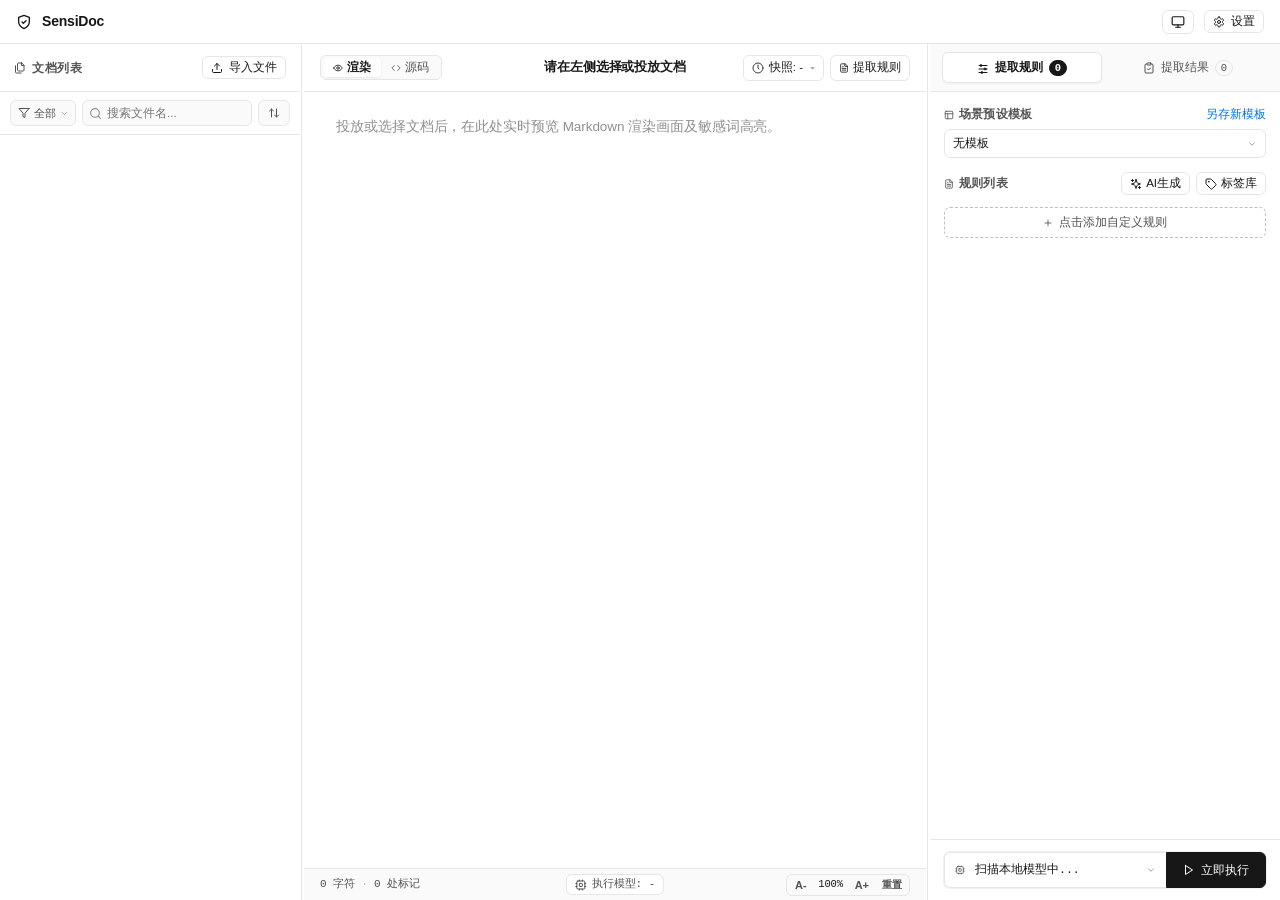
==== commit 92269559: "feat(ocr): 完成阶段九十至九十六——离线思考模式/原生OCR集成/anyocr引擎底座解耦与质量加固" ====
--- a/web/index.html
+++ b/web/index.html
@@ -191,11 +191,19 @@
       <!-- 极简文档工具栏 (左侧预览/源码拨杆、中间标题严格居中、右侧正文字体缩放) -->
       <div class="stage-toolbar">
         <div class="stage-toolbar-left">
-          <!-- 左右拨杆开关：预览模式 vs 源码模式 -->
-          <div class="view-mode-switch">
-            <button id="viewRenderedBtn" class="view-mode-btn active" title="渲染视图 (支持敏感词高亮标注)" style="display: inline-flex; align-items: center; gap: 4px;">
+          <!-- 左右拨杆开关：渲染视图 vs 卷帘透视比对 vs 原图视图 vs 源码模式 -->
+          <div class="view-mode-switch" id="viewModeSwitch">
+            <button id="viewRenderedBtn" class="view-mode-btn active" title="结构渲染视图 (支持敏感词高亮标注)" style="display: inline-flex; align-items: center; gap: 4px;">
               <svg class="lucide-icon xs" viewBox="0 0 24 24"><path d="M2 12s3-7 10-7 10 7 10 7-3 7-10 7-10-7-10-7Z"></path><circle cx="12" cy="12" r="3"></circle></svg>
-              <span>预览</span>
+              <span>渲染</span>
+            </button>
+            <button id="viewCurtainBtn" class="view-mode-btn ocr-only-btn" title="卷帘透视模式：拖拽滑轨比对原图与提取表格" style="display: none; align-items: center; gap: 4px;">
+              <svg class="lucide-icon xs" viewBox="0 0 24 24"><line x1="12" y1="3" x2="12" y2="21"></line><path d="m8 8-4 4 4 4"></path><path d="m16 16 4-4-4-4"></path></svg>
+              <span>卷帘比对</span>
+            </button>
+            <button id="viewRawImgBtn" class="view-mode-btn ocr-only-btn" title="查看原始高清单据图片" style="display: none; align-items: center; gap: 4px;">
+              <svg class="lucide-icon xs" viewBox="0 0 24 24"><rect width="18" height="18" x="3" y="3" rx="2" ry="2"></rect><circle cx="9" cy="9" r="2"></circle><path d="m21 15-3.086-3.086a2 2 0 0 0-2.828 0L6 21"></path></svg>
+              <span>原图</span>
             </button>
             <button id="viewSourceBtn" class="view-mode-btn" title="查看 Markdown 原始内容" style="display: inline-flex; align-items: center; gap: 4px;">
               <svg class="lucide-icon xs" viewBox="0 0 24 24"><polyline points="16 18 22 12 16 6"></polyline><polyline points="8 6 2 12 8 18"></polyline></svg>
@@ -235,9 +243,45 @@
 
       <!-- Markdown 渲染与高亮标注区 (充裕阅读视界) -->
       <section class="preview-container">
+        <!-- 结构化渲染视图 -->
         <div class="markdown-body" id="markdownPreview">
           <p style="color: var(--text-mute);">投放或选择文档后，在此处实时预览 Markdown 渲染画面及敏感词高亮。</p>
         </div>
+
+        <!-- 方案二：原图全景视图 -->
+        <div class="ocr-image-stage" id="ocrImageStage" style="display: none;">
+          <div class="ocr-image-wrapper">
+            <img id="rawOriginalImg" src="" alt="原始单据图像">
+          </div>
+        </div>
+
+        <!-- 方案二：卷帘透视比对舞台 (Curtain Slider Pivot) -->
+        <div class="ocr-curtain-stage" id="ocrCurtainStage" style="display: none;">
+          <!-- 底层：原始单据图像 -->
+          <div class="curtain-layer curtain-image-layer" id="curtainImageLayer">
+            <div class="curtain-content-wrapper">
+              <img id="curtainOriginalImg" src="" alt="原始单据扫描件">
+            </div>
+          </div>
+          <!-- 顶层：结构化渲染表格 (通过 clip-path 动态裁剪露出底层) -->
+          <div class="curtain-layer curtain-table-layer" id="curtainTableLayer">
+            <div class="curtain-content-wrapper markdown-body" id="curtainMarkdownBody">
+              <!-- 动态同步高亮表格内容 -->
+            </div>
+          </div>
+          <!-- 自由左右拖拽的卷帘滑轨 -->
+          <div class="curtain-divider" id="curtainDivider" style="left: 50%;">
+            <div class="curtain-divider-line"></div>
+            <div class="curtain-handle" title="左右拖动比对原图与提取表格">
+              <svg class="lucide-icon xxs" viewBox="0 0 24 24"><path d="m9 18-6-6 6-6"></path><path d="m15 6 6 6-6 6"></path></svg>
+            </div>
+          </div>
+          <!-- 辅助提示标签 -->
+          <div class="curtain-badge curtain-badge-left">底层原图</div>
+          <div class="curtain-badge curtain-badge-right">结构化结果</div>
+        </div>
+
+        <!-- 源码视图 -->
         <textarea class="markdown-source" id="markdownSource" readonly spellcheck="false" style="display: none;" placeholder="投放或选择文档后，在此处查看 Markdown 原始内容..."></textarea>
         <!-- 底部状态信息栏：左侧展示纯净内容预览统计 (字符数、命中数)，中间绝对居中展示快照执行模型名称，右侧放回字号缩放控制组 -->
         <div class="preview-footer-bar">
@@ -536,7 +580,37 @@
       </div>
 
       <!-- 板块 1: 离线模型管理 -->
-      <div class="settings-tab-pane active" id="paneSetModel" style="flex: 1; overflow-y: auto;">
+      <div class="settings-tab-pane active" id="paneSetModel" style="flex: 1; overflow-y: auto; padding-right: 4px;">
+        <!-- 纸质单据与密集表格 OCR 引擎组件卡片 (PP-OCRv6 + SLANet_plus) -->
+        <div class="ocr-settings-card" id="ocrSettingsCard" style="margin-bottom: 16px; padding: 12px 14px; background: var(--surface-2); border: 1px solid var(--border); border-radius: var(--radius); display: flex; flex-direction: column; gap: 8px;">
+          <div style="display: flex; align-items: center; justify-content: space-between;">
+            <div style="display: flex; align-items: center; gap: 6px;">
+              <svg class="lucide-icon sm" style="color: var(--primary);" viewBox="0 0 24 24"><rect width="18" height="18" x="3" y="3" rx="2"></rect><line x1="3" x2="21" y1="9" y2="9"></line><line x1="9" x2="9" y1="21" y2="21"></line></svg>
+              <span style="font-size: 12.5px; font-weight: 600; color: var(--text);">纸质单据与密集表格 OCR 引擎</span>
+              <span class="ocr-status-pill" id="ocrStatusPill" style="font-size: 10.5px; padding: 2px 7px; border-radius: 10px; background: var(--border); color: var(--text-dim); font-weight: 500;">检测中...</span>
+            </div>
+            <div style="display: flex; align-items: center; gap: 6px;">
+              <button type="button" id="ocrDownloadBtn" class="btn sm primary" style="font-size: 11px; padding: 3px 8px; display: none;">下载模型套件</button>
+              <button type="button" id="ocrCancelBtn" class="btn sm danger" style="font-size: 11px; padding: 3px 8px; display: none;">取消下载</button>
+              <button type="button" id="ocrUnloadBtn" class="btn sm secondary" style="font-size: 11px; padding: 3px 8px; display: none;" title="立即释放内存（空闲3分钟也会自动释放）">释放内存</button>
+              <button type="button" id="ocrDeleteBtn" class="btn sm danger" style="font-size: 11px; padding: 3px 8px; display: none;">删除模型</button>
+            </div>
+          </div>
+          <div style="font-size: 11px; color: var(--text-dim); line-height: 1.5;">
+            纯 Rust 原生 ONNX Runtime 嵌入式流水线：融合 <b>PP-OCRv6 轻量极速版</b> (Small Det + Small Rec) 与 <b>SLANet+</b> 无线致密表格拓扑恢复，端侧 FP32 零量化漂移。
+          </div>
+          <!-- 实时下载进度条 (下载中激活) -->
+          <div class="ocr-progress-container" id="ocrProgressContainer" style="display: none; flex-direction: column; gap: 4px; margin-top: 4px;">
+            <div style="display: flex; justify-content: space-between; font-size: 11px; color: var(--text-dim);">
+              <span id="ocrProgressLabel">正在从魔搭开源社区下载 OCR 组件...</span>
+              <span id="ocrProgressStats">0%</span>
+            </div>
+            <div class="ocr-progress-bar-bg" style="width: 100%; height: 6px; background: var(--border); border-radius: 3px; overflow: hidden;">
+              <div class="ocr-progress-bar-fill" id="ocrProgressBarFill" style="width: 0%; height: 100%; background: var(--primary); transition: width 0.2s ease;"></div>
+            </div>
+          </div>
+        </div>
+
         <div style="margin-bottom: 16px;">
           <div style="display: flex; align-items: center; justify-content: space-between; margin-bottom: 8px;">
             <div style="font-size: 12px; color: var(--text-dim); font-weight: 500;">
@@ -990,7 +1064,39 @@
     </div>
   </div>
 
-  <script src="app.js?v=1.2.17"></script>
+  <!-- OCR 模型未就绪下载确认引导弹窗 -->
+  <div class="modal-overlay" id="ocrPromptModal" style="display: none; z-index: 350;">
+    <div class="modal-box" style="width: 460px; max-width: 90%; padding: 20px; box-sizing: border-box;">
+      <div style="display: flex; align-items: center; gap: 10px; margin-bottom: 12px;">
+        <div style="width: 36px; height: 36px; border-radius: 50%; background: var(--surface-2); border: 1px solid var(--border); display: flex; align-items: center; justify-content: center; flex-shrink: 0; color: var(--primary);">
+          <svg class="lucide-icon md" viewBox="0 0 24 24"><rect width="18" height="18" x="3" y="3" rx="2"></rect><line x1="3" x2="21" y1="9" y2="9"></line><line x1="9" x2="9" y1="21" y2="21"></line></svg>
+        </div>
+        <div>
+          <div style="font-size: 14px; font-weight: 600; color: var(--text);">检测到单据/表格图片</div>
+          <div style="font-size: 11.5px; color: var(--text-dim);">需首次启用纸质单据与密集表格 OCR 引擎</div>
+        </div>
+      </div>
+      <p style="font-size: 12px; color: var(--text-dim); line-height: 1.6; margin-bottom: 16px;">
+        检测到您导入了图片单据。SensiDoc 采用端侧原生纯 Rust + ONNX Runtime 方案（PP-OCRv6 + SLANet_plus），体积仅 <b id="ocrModalExpectedSizeTag">~39 MB</b>，免 Python 依赖、零外网上传。是否立即从魔搭开源社区一键下载套件并自动完成文档识别？
+      </p>
+      <!-- 弹窗内嵌入式进度条 -->
+      <div id="ocrPromptProgress" style="display: none; flex-direction: column; gap: 4px; margin-bottom: 16px;">
+        <div style="display: flex; justify-content: space-between; font-size: 11px; color: var(--text-dim);">
+          <span id="ocrPromptProgressLabel">准备下载...</span>
+          <span id="ocrPromptProgressStats">0%</span>
+        </div>
+        <div style="width: 100%; height: 6px; background: var(--border); border-radius: 3px; overflow: hidden;">
+          <div id="ocrPromptProgressBarFill" style="width: 0%; height: 100%; background: var(--primary); transition: width 0.2s ease;"></div>
+        </div>
+      </div>
+      <div style="display: flex; justify-content: flex-end; gap: 8px;">
+        <button type="button" id="ocrPromptCancelBtn" class="btn sm">稍后配置</button>
+        <button type="button" id="ocrPromptConfirmBtn" class="btn sm primary">立即下载并识别</button>
+      </div>
+    </div>
+  </div>
+
+  <script src="app.js?v=1.3.0"></script>
 </body>
 </html>
 
--- a/web/style.css
+++ b/web/style.css
@@ -1077,6 +1077,66 @@
   border: 1px solid var(--border);
 }
 
+.file-status-tag.ocr_processing,
+.file-status-tag.parsing {
+  background: var(--accent-soft);
+  color: var(--accent);
+  border: 1px solid rgba(59, 130, 246, 0.35);
+  animation: pulse-status-tag 1.8s infinite ease-in-out;
+}
+
+.file-status-tag.auditing {
+  background: rgba(245, 158, 11, 0.12);
+  color: #f59e0b;
+  border: 1px solid rgba(245, 158, 11, 0.3);
+  animation: pulse-status-tag 1.8s infinite ease-in-out;
+}
+
+.file-status-tag.failed {
+  background: var(--danger-soft);
+  color: var(--danger);
+  border: 1px solid rgba(239, 68, 68, 0.25);
+}
+
+@keyframes pulse-status-tag {
+  0%, 100% { opacity: 1; }
+  50% { opacity: 0.58; }
+}
+
+.doc-processing-placeholder {
+  display: flex;
+  flex-direction: column;
+  align-items: center;
+  justify-content: center;
+  min-height: 280px;
+  padding: 48px 20px;
+  color: var(--text-dim);
+  text-align: center;
+  user-select: none;
+}
+
+.doc-processing-spinner {
+  width: 28px;
+  height: 28px;
+  border: 2px solid var(--border);
+  border-top-color: var(--accent);
+  border-radius: 50%;
+  animation: spin 0.8s linear infinite;
+  margin-bottom: 16px;
+}
+
+.doc-processing-title {
+  font-size: 13px;
+  font-weight: 500;
+  color: var(--text-main);
+  margin-bottom: 6px;
+}
+
+.doc-processing-desc {
+  font-size: 12px;
+  color: var(--text-mute);
+}
+
 /* 第二层：添加时间 */
 .file-card-bottom {
   display: flex;
@@ -3797,4 +3857,193 @@
   padding: 5px 8px;
 }
 
-
+/* ==========================================================================
+   纸质单据与密集表格 OCR 引擎 (PP-OCRv6 + SLANet+) 及卷帘透视比对视图样式
+   ========================================================================== */
+
+/* OCR 设置卡片与状态指示 */
+.ocr-status-pill.ready {
+  background: rgba(16, 185, 129, 0.12) !important;
+  color: #10b981 !important;
+  border: 1px solid rgba(16, 185, 129, 0.3) !important;
+}
+
+.ocr-status-pill.downloading {
+  background: rgba(59, 130, 246, 0.12) !important;
+  color: #3b82f6 !important;
+  border: 1px solid rgba(59, 130, 246, 0.3) !important;
+}
+
+.ocr-status-pill.not-ready {
+  background: rgba(245, 158, 11, 0.12) !important;
+  color: #f59e0b !important;
+  border: 1px solid rgba(245, 158, 11, 0.3) !important;
+}
+
+/* 方案二：原图全景视图 */
+.ocr-image-stage {
+  flex: 1;
+  width: 100%;
+  height: 100%;
+  overflow: auto;
+  display: flex;
+  align-items: flex-start;
+  justify-content: center;
+  padding: 32px 24px;
+  box-sizing: border-box;
+  background: var(--bg);
+}
+
+.ocr-image-wrapper {
+  max-width: 920px;
+  width: 100%;
+  display: flex;
+  justify-content: center;
+}
+
+.ocr-image-wrapper img,
+#rawOriginalImg {
+  max-width: 100%;
+  height: auto;
+  border-radius: var(--radius-sm);
+  border: 1px solid var(--border);
+  box-shadow: 0 4px 20px rgba(0, 0, 0, 0.12);
+  background: #ffffff;
+}
+
+/* 方案二：卷帘透视比对舞台 (Curtain Slider Pivot) */
+.ocr-curtain-stage {
+  position: relative;
+  flex: 1;
+  width: 100%;
+  height: 100%;
+  overflow: hidden;
+  user-select: none;
+  background: var(--bg);
+}
+
+.curtain-layer {
+  position: absolute;
+  top: 0;
+  left: 0;
+  width: 100%;
+  height: 100%;
+  overflow-y: auto;
+  overflow-x: hidden;
+  box-sizing: border-box;
+}
+
+.curtain-content-wrapper {
+  max-width: 900px;
+  margin: 0 auto;
+  padding: 32px 24px 80px 24px;
+  box-sizing: border-box;
+}
+
+/* 底层：原始扫描图像 */
+.curtain-image-layer {
+  background: var(--bg);
+}
+
+.curtain-image-layer .curtain-content-wrapper {
+  display: flex;
+  justify-content: center;
+}
+
+#curtainOriginalImg {
+  max-width: 100%;
+  height: auto;
+  border-radius: var(--radius-sm);
+  border: 1px solid var(--border);
+  box-shadow: 0 4px 20px rgba(0, 0, 0, 0.12);
+  background: #ffffff;
+}
+
+/* 顶层：结构化表格与 Markdown 渲染 (应用 clip-path 动态裁剪) */
+.curtain-table-layer {
+  background: var(--surface);
+  clip-path: polygon(var(--curtain-pos, 50%) 0%, 100% 0%, 100% 100%, var(--curtain-pos, 50%) 100%);
+  pointer-events: auto;
+}
+
+.curtain-markdown-body {
+  background: transparent;
+}
+
+/* 垂直卷帘分割线与手柄 */
+.curtain-divider {
+  position: absolute;
+  top: 0;
+  bottom: 0;
+  width: 28px;
+  margin-left: -14px;
+  cursor: ew-resize;
+  z-index: 50;
+  display: flex;
+  align-items: center;
+  justify-content: center;
+  touch-action: none;
+}
+
+.curtain-divider-line {
+  position: absolute;
+  top: 0;
+  bottom: 0;
+  left: 13px;
+  width: 2px;
+  background: var(--primary);
+  box-shadow: 0 0 8px rgba(59, 130, 246, 0.6);
+  pointer-events: none;
+}
+
+.curtain-handle {
+  position: relative;
+  width: 28px;
+  height: 28px;
+  border-radius: 50%;
+  background: var(--primary);
+  color: #ffffff;
+  display: flex;
+  align-items: center;
+  justify-content: center;
+  box-shadow: 0 2px 10px rgba(0, 0, 0, 0.25), 0 0 0 2px var(--surface);
+  transition: transform 0.1s ease, box-shadow 0.1s ease;
+  pointer-events: none;
+}
+
+.curtain-divider:hover .curtain-handle,
+.curtain-divider:active .curtain-handle {
+  transform: scale(1.15);
+  box-shadow: 0 4px 14px rgba(59, 130, 246, 0.4), 0 0 0 3px var(--surface);
+}
+
+/* 左右两侧视界辅助标签 */
+.curtain-badge {
+  position: absolute;
+  top: 16px;
+  padding: 4px 10px;
+  font-size: 11px;
+  font-weight: 600;
+  border-radius: 20px;
+  pointer-events: none;
+  z-index: 40;
+  backdrop-filter: blur(8px);
+  box-shadow: 0 2px 8px rgba(0, 0, 0, 0.08);
+}
+
+.curtain-badge-left {
+  left: 18px;
+  background: rgba(0, 0, 0, 0.65);
+  color: #ffffff;
+  border: 1px solid rgba(255, 255, 255, 0.15);
+}
+
+.curtain-badge-right {
+  right: 18px;
+  background: var(--primary-bg, rgba(59, 130, 246, 0.15));
+  color: var(--primary);
+  border: 1px solid rgba(59, 130, 246, 0.3);
+}
+
+
+
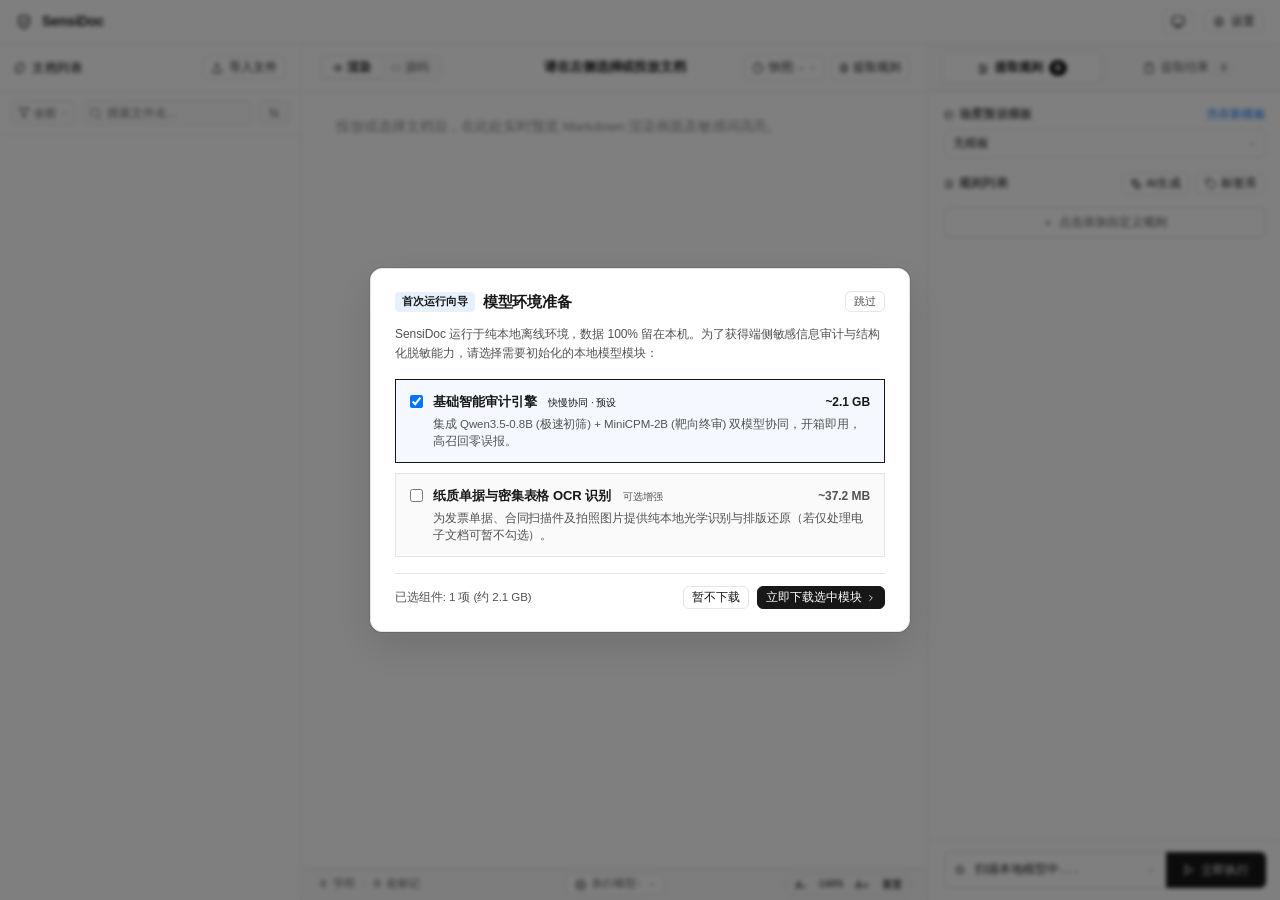
==== commit 2f665912: "feat(extract): 升级v1.3.1，支持离线模型独立选择、强制禁用非必要思考模式与快慢协同引擎闭环" ====
--- a/web/index.html
+++ b/web/index.html
@@ -4,7 +4,7 @@
   <meta charset="UTF-8">
   <meta name="viewport" content="width=device-width, initial-scale=1.0">
   <title>SensiDoc - 信息审计与脱敏工具</title>
-  <link rel="stylesheet" href="style.css?v=1.2.17">
+  <link rel="stylesheet" href="style.css?v=1.3.1">
   <!-- 轻量离线 Markdown 渲染器 (完全本地化) -->
   <script src="marked.min.js"></script>
 </head>
@@ -51,7 +51,7 @@
           <svg class="lucide-icon sm" viewBox="0 0 24 24"><path d="M21 15v4a2 2 0 0 1-2 2H5a2 2 0 0 1-2-2v-4"></path><polyline points="17 8 12 3 7 8"></polyline><line x1="12" x2="12" y1="3" y2="15"></line></svg>
           <span>导入文件</span>
         </button>
-        <input type="file" id="fileInput" multiple style="display: none;" accept=".doc,.docx,.pdf,.pptx,.xlsx,.xls,.txt,.md,.csv">
+        <input type="file" id="fileInput" multiple style="display: none;" accept=".doc,.docx,.pdf,.pptx,.xlsx,.xls,.txt,.md,.csv,.png,.jpg,.jpeg,.bmp,.webp">
       </div>
 
       <!-- 方案一：一体化搜索与筛选工具条 -->
@@ -76,6 +76,11 @@
                   <span class="filter-checkbox"><svg class="lucide-icon xxs" viewBox="0 0 24 24"><polyline points="20 6 9 17 4 12"></polyline></svg></span>
                   <span class="filter-item-icon"><svg class="lucide-icon sm" viewBox="0 0 24 24"><path d="M14.5 2H6a2 2 0 0 0-2 2v16a2 2 0 0 0 2 2h12a2 2 0 0 0 2-2V7.5L14.5 2z"></path><polyline points="14 2 14 8 20 8"></polyline></svg></span>
                   <span class="filter-item-label">PDF 文档</span>
+                </button>
+                <button type="button" class="filter-menu-item active" data-ext="IMG">
+                  <span class="filter-checkbox"><svg class="lucide-icon xxs" viewBox="0 0 24 24"><polyline points="20 6 9 17 4 12"></polyline></svg></span>
+                  <span class="filter-item-icon"><svg class="lucide-icon sm" viewBox="0 0 24 24" fill="none" stroke="currentColor" stroke-width="2" stroke-linecap="round" stroke-linejoin="round"><path d="M3 7V5a2 2 0 0 1 2-2h2"></path><path d="M17 3h2a2 2 0 0 1 2 2v2"></path><path d="M21 17v2a2 2 0 0 1-2 2h-2"></path><path d="M7 21H5a2 2 0 0 1-2-2v-2"></path><path d="M7 8h10"></path><path d="M7 12h10"></path><path d="M7 16h10"></path></svg></span>
+                  <span class="filter-item-label">图片扫描</span>
                 </button>
                 <button type="button" class="filter-menu-item active" data-ext="XLSX">
                   <span class="filter-checkbox"><svg class="lucide-icon xxs" viewBox="0 0 24 24"><polyline points="20 6 9 17 4 12"></polyline></svg></span>
@@ -404,15 +409,15 @@
                 <div class="ai-gen-control-bar">
                   <div class="ai-gen-model-picker">
                     <label class="ai-gen-label">模型:</label>
-                    <div class="custom-select-wrapper" id="aiGenRulesModelSelectWrapper" style="width: 140px;">
-                      <button id="aiGenRulesModelSelectBtn" class="custom-select-btn" type="button" aria-haspopup="true" aria-expanded="false" title="选择在线模型" style="height: 26px; padding: 2px 8px; font-size: 11px;">
+                    <div class="custom-select-wrapper" id="aiGenRulesModelSelectWrapper" style="width: 145px;">
+                      <button id="aiGenRulesModelSelectBtn" class="custom-select-btn" type="button" aria-haspopup="true" aria-expanded="false" title="选择模型" style="height: 26px; padding: 2px 8px; font-size: 11px;">
                         <span class="custom-select-label" id="aiGenRulesModelSelectLabel">选择模型...</span>
                         <span class="custom-select-arrow"><svg class="lucide-icon xs" viewBox="0 0 24 24"><path d="m6 9 6 6 6-6"></path></svg></span>
                       </button>
                       <select id="aiGenRulesModelSelect" class="select-field" style="display: none;">
-                        <!-- 动态填充已存在线模型 -->
+                        <!-- 动态填充离线与在线模型 -->
                       </select>
-                      <div class="custom-select-dropdown" id="aiGenRulesModelSelectDropdown" style="font-size: 11.5px; min-width: 140px;">
+                      <div class="custom-select-dropdown" id="aiGenRulesModelSelectDropdown" style="font-size: 11.5px; min-width: 165px;">
                         <div class="custom-select-list" id="aiGenRulesModelSelectList">
                           <!-- 动态渲染 -->
                         </div>
@@ -579,58 +584,87 @@
         <button id="closeModalBtn" class="btn sm" style="position: absolute; right: 0;">关闭</button>
       </div>
 
-      <!-- 板块 1: 离线模型管理 -->
-      <div class="settings-tab-pane active" id="paneSetModel" style="flex: 1; overflow-y: auto; padding-right: 4px;">
-        <!-- 纸质单据与密集表格 OCR 引擎组件卡片 (PP-OCRv6 + SLANet_plus) -->
-        <div class="ocr-settings-card" id="ocrSettingsCard" style="margin-bottom: 16px; padding: 12px 14px; background: var(--surface-2); border: 1px solid var(--border); border-radius: var(--radius); display: flex; flex-direction: column; gap: 8px;">
-          <div style="display: flex; align-items: center; justify-content: space-between;">
-            <div style="display: flex; align-items: center; gap: 6px;">
+      <!-- 板块 1: 离线模型管理 (方案三：模块化卡片布局) -->
+      <div class="settings-tab-pane active" id="paneSetModel" style="flex: 1; overflow-y: auto; padding-right: 4px; display: flex; flex-direction: column; gap: 14px;">
+        
+        <!-- 卡片 1: 核心引擎: 快慢双模型协同 (系统预设) -->
+        <div class="module-engine-card" id="coreModelCard">
+          <div class="module-engine-header">
+            <div class="module-engine-title-wrap">
+              <svg class="lucide-icon sm" style="color: var(--primary);" viewBox="0 0 24 24"><rect width="16" height="16" x="4" y="4" rx="2"></rect><rect width="6" height="6" x="9" y="9" rx="1"></rect><path d="M15 2v2"></path><path d="M15 20v2"></path><path d="M2 15h2"></path><path d="M2 9h2"></path><path d="M20 15h2"></path><path d="M20 9h2"></path><path d="M9 2v2"></path><path d="M9 20v2"></path></svg>
+              <span class="module-engine-title">核心快慢协同引擎</span>
+              <span class="tooltip-badge tooltip-bottom" data-tooltip="集成 Qwen-0.8B 极速粗筛与 MiniCPM-2B 靶向终审，端侧双级协同兼顾毫秒速度与高精度。" title="集成 Qwen-0.8B 极速粗筛与 MiniCPM-2B 靶向终审，端侧双级协同兼顾毫秒速度与高精度。">?</span>
+              <span class="badge primary-subtle" style="font-size: 10px; padding: 1px 6px;">系统预设</span>
+            </div>
+            <div style="display: flex; align-items: center; gap: 8px;">
+              <span class="module-status-pill" id="coreModelStatusPill" style="display: none;">检测中...</span>
+              <button type="button" id="downloadCoreSuiteBtn" class="btn sm primary" style="font-size: 11px; padding: 3px 8px; display: none;">一键下载套件 (~2.1 GB)</button>
+              <button type="button" id="cancelCoreSuiteBtn" class="btn sm danger" style="font-size: 11px; padding: 3px 8px; display: none;">取消下载</button>
+              <button type="button" id="unloadCoreSuiteBtn" class="btn sm secondary" style="font-size: 11px; padding: 3px 8px; display: none;" title="释放当前模型显存">释放显存</button>
+            </div>
+          </div>
+
+          <!-- 实时下载进度条 (双模型套件下载中激活) -->
+          <div class="module-progress-container" id="coreDownloadProgressWrap" style="display: none;">
+            <div style="display: flex; justify-content: space-between; font-size: 11px; color: var(--text-dim);">
+              <span id="coreProgressLabel">正在从魔搭开源社区拉取核心模型套件...</span>
+              <span id="coreProgressStats">0%</span>
+            </div>
+            <div class="module-progress-bar-bg">
+              <div class="module-progress-bar-fill" id="coreProgressBarFill" style="width: 0%;"></div>
+            </div>
+          </div>
+
+          <!-- 子模型清单与参数折叠抽屉 -->
+          <div class="module-submodels-container" id="coreSubmodelsList">
+            <!-- 动态渲染 0.8B 与 2B 的具体就绪状态与参数抽屉 -->
+          </div>
+        </div>
+
+        <!-- 卡片 2: 扩展引擎: 纸质单据与密集表格 OCR (可选增强) -->
+        <div class="module-engine-card" id="ocrSettingsCard">
+          <div class="module-engine-header">
+            <div class="module-engine-title-wrap">
               <svg class="lucide-icon sm" style="color: var(--primary);" viewBox="0 0 24 24"><rect width="18" height="18" x="3" y="3" rx="2"></rect><line x1="3" x2="21" y1="9" y2="9"></line><line x1="9" x2="9" y1="21" y2="21"></line></svg>
-              <span style="font-size: 12.5px; font-weight: 600; color: var(--text);">纸质单据与密集表格 OCR 引擎</span>
-              <span class="ocr-status-pill" id="ocrStatusPill" style="font-size: 10.5px; padding: 2px 7px; border-radius: 10px; background: var(--border); color: var(--text-dim); font-weight: 500;">检测中...</span>
-            </div>
-            <div style="display: flex; align-items: center; gap: 6px;">
-              <button type="button" id="ocrDownloadBtn" class="btn sm primary" style="font-size: 11px; padding: 3px 8px; display: none;">下载模型套件</button>
+              <span class="module-engine-title">纸质单据与表格 OCR</span>
+              <span class="tooltip-badge tooltip-bottom" data-tooltip="纯本地 PP-OCRv6 + SLANet 表格恢复，用于发票单据、合同扫描件与截图图片。" title="纯本地 PP-OCRv6 + SLANet 表格恢复，用于发票单据、合同扫描件与截图图片。">?</span>
+              <span class="badge" style="background: var(--surface-3); color: var(--text-dim); font-size: 10px; padding: 1px 6px;">可选增强</span>
+            </div>
+            <div style="display: flex; align-items: center; gap: 8px;">
+              <span class="ocr-status-pill module-status-pill" id="ocrStatusPill" style="display: none;">检测中...</span>
+              <button type="button" id="ocrDownloadBtn" class="btn sm primary" style="font-size: 11px; padding: 3px 8px; display: none;">下载模型套件 (~37.2 MB)</button>
               <button type="button" id="ocrCancelBtn" class="btn sm danger" style="font-size: 11px; padding: 3px 8px; display: none;">取消下载</button>
               <button type="button" id="ocrUnloadBtn" class="btn sm secondary" style="font-size: 11px; padding: 3px 8px; display: none;" title="立即释放内存（空闲3分钟也会自动释放）">释放内存</button>
               <button type="button" id="ocrDeleteBtn" class="btn sm danger" style="font-size: 11px; padding: 3px 8px; display: none;">删除模型</button>
             </div>
           </div>
-          <div style="font-size: 11px; color: var(--text-dim); line-height: 1.5;">
-            纯 Rust 原生 ONNX Runtime 嵌入式流水线：融合 <b>PP-OCRv6 轻量极速版</b> (Small Det + Small Rec) 与 <b>SLANet+</b> 无线致密表格拓扑恢复，端侧 FP32 零量化漂移。
-          </div>
           <!-- 实时下载进度条 (下载中激活) -->
-          <div class="ocr-progress-container" id="ocrProgressContainer" style="display: none; flex-direction: column; gap: 4px; margin-top: 4px;">
+          <div class="ocr-progress-container module-progress-container" id="ocrProgressContainer" style="display: none;">
             <div style="display: flex; justify-content: space-between; font-size: 11px; color: var(--text-dim);">
               <span id="ocrProgressLabel">正在从魔搭开源社区下载 OCR 组件...</span>
               <span id="ocrProgressStats">0%</span>
             </div>
-            <div class="ocr-progress-bar-bg" style="width: 100%; height: 6px; background: var(--border); border-radius: 3px; overflow: hidden;">
-              <div class="ocr-progress-bar-fill" id="ocrProgressBarFill" style="width: 0%; height: 100%; background: var(--primary); transition: width 0.2s ease;"></div>
-            </div>
-          </div>
-        </div>
-
-        <div style="margin-bottom: 16px;">
-          <div style="display: flex; align-items: center; justify-content: space-between; margin-bottom: 8px;">
-            <div style="font-size: 12px; color: var(--text-dim); font-weight: 500;">
-              本地离线模型管理 (GGUF)：
-            </div>
-            <button id="importLocalGgufBtn" class="btn sm">+ 选取本地 GGUF 模型</button>
-          </div>
-          <div id="localModelsList" style="margin-bottom: 12px;">
-            <!-- 动态列出已就绪的模型 -->
-          </div>
-        </div>
-
-        <div style="border-top: 1px solid var(--border); padding-top: 12px;">
-          <div style="font-size: 12px; color: var(--text-dim); margin-bottom: 8px; font-weight: 500;">
-            魔搭平台下载离线模型：
-          </div>
-          <div id="modelPresetsList">
-            <!-- 动态载入预设模型项 -->
-          </div>
-        </div>
+            <div class="module-progress-bar-bg">
+              <div class="ocr-progress-bar-fill module-progress-bar-fill" id="ocrProgressBarFill" style="width: 0%;"></div>
+            </div>
+          </div>
+        </div>
+
+        <!-- 卡片 3: 本地与高级工具 -->
+        <div class="module-engine-card advanced-tools-card" id="advancedModelCard">
+          <div class="module-engine-header">
+            <div class="module-engine-title-wrap">
+              <svg class="lucide-icon sm" style="color: var(--text-dim);" viewBox="0 0 24 24"><path d="M20 20a2 2 0 0 0 2-2V8a2 2 0 0 0-2-2h-7.9a2 2 0 0 1-1.69-.9L9.6 3.9A2 2 0 0 0 8 3H4a2 2 0 0 0-2 2v13a2 2 0 0 0 2 2Z"></path></svg>
+              <span class="module-engine-title" style="font-size: 12.5px; font-weight: 600;">自定义 GGUF 模型</span>
+              <span class="tooltip-badge tooltip-bottom" data-tooltip="支持从本地磁盘导入其他第三方 GGUF 格式离线模型进行独立测试或扩展运行。" title="支持从本地磁盘导入其他第三方 GGUF 格式离线模型进行独立测试或扩展运行。">?</span>
+            </div>
+            <button id="importLocalGgufBtn" class="btn sm" style="font-size: 11px; padding: 3px 8px;">+ 选取本地 GGUF 模型</button>
+          </div>
+          <div id="localModelsList">
+            <!-- 动态列出自定义就绪的模型 -->
+          </div>
+        </div>
+
       </div>
 
       <!-- 板块 1.5: 在线模型 (OpenAI 兼容 API 极简配置) -->
@@ -671,53 +705,79 @@
         <!-- 中间表单区域 -->
         <div style="flex: 1; min-height: 0; display: flex; flex-direction: column; gap: 10px; overflow-y: auto;">
           <div>
-            <label style="display: block; font-size: 11.5px; font-weight: 500; color: var(--text); margin-bottom: 4px;">模型名称：</label>
+            <label style="display: flex; align-items: center; gap: 4px; font-size: 11.5px; font-weight: 500; color: var(--text); margin-bottom: 4px;">
+              <span>模型名称</span>
+              <span class="tooltip-badge" data-tooltip="自定义显示名称，便于在模型选择列表中快速识别。" title="自定义显示名称，便于在模型选择列表中快速识别。">?</span>
+            </label>
             <input type="text" id="onlineModelNameInput" class="input-text" placeholder="例如：OpenAI GPT-4o" style="width: 100%; box-sizing: border-box;">
           </div>
 
           <div>
-            <label style="display: block; font-size: 11.5px; font-weight: 500; color: var(--text); margin-bottom: 4px;">API 服务地址 (Base URL)：</label>
+            <label style="display: flex; align-items: center; gap: 4px; font-size: 11.5px; font-weight: 500; color: var(--text); margin-bottom: 4px;">
+              <span>API 服务地址 (Base URL)</span>
+              <span class="tooltip-badge" data-tooltip="兼容 OpenAI 规范的 API 接口根地址，如 https://api.openai.com/v1 或第三方服务商代理地址。" title="兼容 OpenAI 规范的 API 接口根地址，如 https://api.openai.com/v1 或第三方服务商代理地址。">?</span>
+            </label>
             <input type="text" id="onlineModelBaseUrlInput" class="input-text" placeholder="例如：https://api.openai.com/v1" style="width: 100%; box-sizing: border-box;">
           </div>
 
           <div>
-            <label style="display: block; font-size: 11.5px; font-weight: 500; color: var(--text); margin-bottom: 4px;">API 密钥 (API Key)：</label>
+            <label style="display: flex; align-items: center; gap: 4px; font-size: 11.5px; font-weight: 500; color: var(--text); margin-bottom: 4px;">
+              <span>API 密钥 (API Key)</span>
+              <span class="tooltip-badge" data-tooltip="请求鉴权密钥 (以 sk- 开头)，仅加密保存在本地配置文件中，绝不经由第三方服务器上传。" title="请求鉴权密钥 (以 sk- 开头)，仅加密保存在本地配置文件中，绝不经由第三方服务器上传。">?</span>
+            </label>
             <input type="password" id="onlineModelApiKeyInput" class="input-text" placeholder="sk-..." style="width: 100%; box-sizing: border-box;">
           </div>
 
           <div>
-            <label style="display: block; font-size: 11.5px; font-weight: 500; color: var(--text); margin-bottom: 4px;">模型标识 (Model ID)：</label>
+            <label style="display: flex; align-items: center; gap: 4px; font-size: 11.5px; font-weight: 500; color: var(--text); margin-bottom: 4px;">
+              <span>模型标识 (Model ID)</span>
+              <span class="tooltip-badge" data-tooltip="服务商指定的模型具体标识，向 API 接口请求时以此为准，如 gpt-4o、deepseek-chat 等。" title="服务商指定的模型具体标识，向 API 接口请求时以此为准，如 gpt-4o、deepseek-chat 等。">?</span>
+            </label>
             <input type="text" id="onlineModelIdInput" class="input-text" placeholder="例如：gpt-4o" style="width: 100%; box-sizing: border-box;">
           </div>
 
-          <!-- 模型自定义超参数 (方案B：4个数值输入框 + 下方独立思考模式与说明) -->
+          <!-- 模型自定义超参数 -->
           <div style="display: grid; grid-template-columns: repeat(4, 1fr); gap: 8px;">
             <div>
-              <label style="display: block; font-size: 11px; font-weight: 500; color: var(--text); margin-bottom: 4px; white-space: nowrap; overflow: hidden; text-overflow: ellipsis;">采样温度 (Temp)：</label>
+              <label style="display: flex; align-items: center; gap: 4px; font-size: 11px; font-weight: 500; color: var(--text-dim); margin-bottom: 4px;">
+                <span>采样温度 (Temp)</span>
+                <span class="tooltip-badge" data-tooltip="控制输出的随机性与创造力。敏感信息审计建议 0.0~0.2 以保证结果稳定严谨。" title="控制输出的随机性与创造力。敏感信息审计建议 0.0~0.2 以保证结果稳定严谨。">?</span>
+              </label>
               <input type="number" id="onlineModelTempInput" class="input-text" min="0" max="2" step="0.05" value="0.1" style="width: 100%; box-sizing: border-box;">
             </div>
             <div>
-              <label style="display: block; font-size: 11px; font-weight: 500; color: var(--text); margin-bottom: 4px; white-space: nowrap; overflow: hidden; text-overflow: ellipsis;">候选范围 (Top-K)：</label>
+              <label style="display: flex; align-items: center; gap: 4px; font-size: 11px; font-weight: 500; color: var(--text-dim); margin-bottom: 4px;">
+                <span>候选范围 (Top-K)</span>
+                <span class="tooltip-badge" data-tooltip="每步生成仅从概率最高的前 K 个 Token 中采样，默认 50。" title="每步生成仅从概率最高的前 K 个 Token 中采样，默认 50。">?</span>
+              </label>
               <input type="number" id="onlineModelTopKInput" class="input-text" min="1" max="200" step="1" value="50" style="width: 100%; box-sizing: border-box;">
             </div>
             <div>
-              <label style="display: block; font-size: 11px; font-weight: 500; color: var(--text); margin-bottom: 4px; white-space: nowrap; overflow: hidden; text-overflow: ellipsis;">重复惩罚 (Repeat)：</label>
+              <label style="display: flex; align-items: center; gap: 4px; font-size: 11px; font-weight: 500; color: var(--text-dim); margin-bottom: 4px;">
+                <span>重复惩罚 (Repeat)</span>
+                <span class="tooltip-badge align-right" data-tooltip="抑制模型输出重复词句的倾向，默认 1.1。" title="抑制模型输出重复词句的倾向，默认 1.1。">?</span>
+              </label>
               <input type="number" id="onlineModelRepeatPenaltyInput" class="input-text" min="1.0" max="2.0" step="0.05" value="1.1" style="width: 100%; box-sizing: border-box;">
             </div>
             <div>
-              <label style="display: block; font-size: 11px; font-weight: 500; color: var(--text); margin-bottom: 4px; white-space: nowrap; overflow: hidden; text-overflow: ellipsis;">最大Token (Max)：</label>
+              <label style="display: flex; align-items: center; gap: 4px; font-size: 11px; font-weight: 500; color: var(--text-dim); margin-bottom: 4px;">
+                <span>最大Token (Max)</span>
+                <span class="tooltip-badge align-right" data-tooltip="单次推理返回的最大 Token 数量上限。" title="单次推理返回的最大 Token 数量上限。">?</span>
+              </label>
               <input type="number" id="onlineModelMaxTokensInput" class="input-text" min="64" max="16384" step="64" value="2048" style="width: 100%; box-sizing: border-box;">
             </div>
           </div>
 
           <div style="display: flex; align-items: center; justify-content: space-between; margin-top: 4px;">
             <div style="display: flex; align-items: center; gap: 8px;">
-              <span style="font-size: 11px; font-weight: 500; color: var(--text-dim);">思考模式 (Think)：</span>
+              <span style="font-size: 11px; font-weight: 500; color: var(--text-dim); display: inline-flex; align-items: center; gap: 4px;">
+                <span>思考模式 (Think)</span>
+                <span class="tooltip-badge" data-tooltip="针对 DeepSeek-R1 / QwQ 等具备推理能力的大模型，开启后将在 API 请求中启用思维链推理。" title="针对 DeepSeek-R1 / QwQ 等具备推理能力的大模型，开启后将在 API 请求中启用思维链推理。">?</span>
+              </span>
               <button type="button" id="onlineModelThinkingBtn" class="param-toggle-btn compact" title="点击切换是否开启深度思考推理">
                 <span class="toggle-indicator">[●──]</span>
                 <span class="toggle-text">未开启</span>
               </button>
-              <span style="font-size: 10.5px; color: var(--text-mute);">(针对 DeepSeek-R1 / QwQ 等推理模型)</span>
             </div>
           </div>
         </div>
@@ -1096,7 +1156,88 @@
     </div>
   </div>
 
-  <script src="app.js?v=1.3.0"></script>
+  <!-- 首次运行向导 · 模型准备弹窗 (方案三：极简双选卡片) -->
+  <div class="modal-overlay" id="firstLaunchModal" style="display: none; z-index: 360;">
+    <div class="modal-box first-launch-box" style="width: 540px; max-width: 92%; padding: 22px 24px; box-sizing: border-box;">
+      <div style="display: flex; align-items: center; justify-content: space-between; margin-bottom: 12px;">
+        <div style="display: flex; align-items: center; gap: 8px;">
+          <span class="first-launch-badge">首次运行向导</span>
+          <h3 style="font-size: 15px; font-weight: 600; margin: 0; color: var(--text);">模型环境准备</h3>
+        </div>
+        <button type="button" id="firstLaunchSkipBtn" class="btn sm" style="font-size: 11px; padding: 2px 8px; color: var(--text-dim);">跳过</button>
+      </div>
+      
+      <p style="font-size: 12px; color: var(--text-dim); line-height: 1.6; margin: 0 0 16px 0;">
+        SensiDoc 运行于纯本地离线环境，数据 100% 留在本机。为了获得端侧敏感信息审计与结构化脱敏能力，请选择需要初始化的本地模型模块：
+      </p>
+
+      <!-- 模块勾选卡片列表 -->
+      <div class="first-launch-modules" style="display: flex; flex-direction: column; gap: 10px; margin-bottom: 16px;">
+        <!-- 模块 1: 核心智能审计引擎 (快慢双模型协同) -->
+        <label class="first-launch-module-card selected" id="flCardCore" style="cursor: pointer;">
+          <div style="display: flex; align-items: flex-start; gap: 10px;">
+            <input type="checkbox" id="flCheckCore" checked style="margin-top: 3px;">
+            <div style="flex: 1; min-width: 0;">
+              <div style="display: flex; align-items: center; justify-content: space-between; margin-bottom: 4px;">
+                <div style="display: flex; align-items: center; gap: 6px;">
+                  <span style="font-size: 13px; font-weight: 600; color: var(--text);">基础智能审计引擎</span>
+                  <span class="badge primary-subtle" style="font-size: 10px; padding: 1px 6px;">快慢协同 · 预设</span>
+                </div>
+                <span style="font-size: 12px; font-weight: 600; color: var(--text);">~2.1 GB</span>
+              </div>
+              <div style="font-size: 11.5px; color: var(--text-dim); line-height: 1.5;">
+                集成 Qwen3.5-0.8B (极速初筛) + MiniCPM-2B (靶向终审) 双模型协同，开箱即用，高召回零误报。
+              </div>
+            </div>
+          </div>
+        </label>
+
+        <!-- 模块 2: 纸质单据与密集表格 OCR 引擎 -->
+        <label class="first-launch-module-card" id="flCardOcr" style="cursor: pointer;">
+          <div style="display: flex; align-items: flex-start; gap: 10px;">
+            <input type="checkbox" id="flCheckOcr" style="margin-top: 3px;">
+            <div style="flex: 1; min-width: 0;">
+              <div style="display: flex; align-items: center; justify-content: space-between; margin-bottom: 4px;">
+                <div style="display: flex; align-items: center; gap: 6px;">
+                  <span style="font-size: 13px; font-weight: 600; color: var(--text);">纸质单据与密集表格 OCR 识别</span>
+                  <span class="badge" style="font-size: 10px; padding: 1px 6px; background: var(--surface-3); color: var(--text-dim);">可选增强</span>
+                </div>
+                <span style="font-size: 12px; font-weight: 600; color: var(--text-dim);">~37.2 MB</span>
+              </div>
+              <div style="font-size: 11.5px; color: var(--text-dim); line-height: 1.5;">
+                为发票单据、合同扫描件及拍照图片提供纯本地光学识别与排版还原（若仅处理电子文档可暂不勾选）。
+              </div>
+            </div>
+          </div>
+        </label>
+      </div>
+
+      <!-- 实时下载进度条 (下载中激活) -->
+      <div id="flProgressArea" style="display: none; flex-direction: column; gap: 6px; margin-bottom: 16px; padding: 10px 12px; background: var(--surface-2); border-radius: var(--radius-sm); border: 1px solid var(--border);">
+        <div style="display: flex; justify-content: space-between; font-size: 11px; color: var(--text);">
+          <span id="flProgressLabel">正在连接 ModelScope 镜像...</span>
+          <span id="flProgressStats">0%</span>
+        </div>
+        <div style="width: 100%; height: 6px; background: var(--border); border-radius: 3px; overflow: hidden;">
+          <div id="flProgressBarFill" style="width: 0%; height: 100%; background: var(--primary); transition: width 0.2s ease;"></div>
+        </div>
+      </div>
+
+      <!-- 底部操作按钮 -->
+      <div style="display: flex; align-items: center; justify-content: space-between; padding-top: 12px; border-top: 1px solid var(--border);">
+        <div style="font-size: 11.5px; color: var(--text-dim);" id="flTotalSizeTip">已选组件: 1 项 (约 2.1 GB)</div>
+        <div style="display: flex; gap: 8px;">
+          <button type="button" id="flCancelBtn" class="btn sm">暂不下载</button>
+          <button type="button" id="flDownloadBtn" class="btn primary sm" style="display: inline-flex; align-items: center; gap: 4px;">
+            <span>立即下载选中模块</span>
+            <svg class="lucide-icon xs" viewBox="0 0 24 24"><polyline points="9 18 15 12 9 6"></polyline></svg>
+          </button>
+        </div>
+      </div>
+    </div>
+  </div>
+
+  <script src="app.js?v=1.3.7"></script>
 </body>
 </html>
 
--- a/web/style.css
+++ b/web/style.css
@@ -1016,19 +1016,51 @@
 }
 
 .file-card-inner {
-  padding: 10px 12px;
+  height: 58px;
+  min-height: 58px;
+  box-sizing: border-box;
+  padding: 0 12px;
   cursor: pointer;
-  display: flex;
-  flex-direction: column;
-  gap: 6px;
-}
-
-/* 第一层：文件名与操作区 */
-.file-card-top {
   display: flex;
   align-items: center;
   justify-content: space-between;
   gap: 8px;
+}
+
+/* 左侧主体：类型徽标 + 文件名 */
+.file-card-main {
+  display: flex;
+  align-items: center;
+  gap: 8px;
+  min-width: 0;
+  flex: 1;
+}
+
+/* 文档类型纯图标指示器 (无底纹无边框，极简内敛) */
+.doc-type-badge,
+.doc-type-icon {
+  display: inline-flex;
+  align-items: center;
+  justify-content: center;
+  flex-shrink: 0;
+  user-select: none;
+  background: transparent !important;
+  border: none !important;
+  padding: 0 !important;
+  color: var(--text-dim, #6b7280);
+}
+
+.doc-type-badge .lucide-icon,
+.doc-type-icon .lucide-icon,
+.doc-type-icon .doc-type-svg {
+  width: 15px;
+  height: 15px;
+  flex-shrink: 0;
+}
+
+[data-theme="dark"] .doc-type-badge,
+[data-theme="dark"] .doc-type-icon {
+  color: var(--text-mute, #9ca3af);
 }
 
 .file-name {
@@ -1049,8 +1081,39 @@
 .file-card-actions {
   display: inline-flex;
   align-items: center;
-  gap: 6px;
+  gap: 0;
   flex-shrink: 0;
+}
+
+/* 删除按钮：默认完全收起不占位，状态标签贴齐最右边；悬停时丝滑展开并向左推挤状态标签 */
+.file-item .doc-delete-btn {
+  max-width: 0;
+  width: auto;
+  opacity: 0;
+  margin-left: 0;
+  padding: 0;
+  overflow: hidden;
+  pointer-events: none;
+  transform: scale(0.85);
+  transition: 
+    max-width 0.22s cubic-bezier(0.16, 1, 0.3, 1),
+    margin-left 0.22s cubic-bezier(0.16, 1, 0.3, 1),
+    opacity 0.18s ease,
+    transform 0.22s cubic-bezier(0.16, 1, 0.3, 1),
+    color 0.12s ease;
+}
+
+.file-item:hover .doc-delete-btn {
+  max-width: 24px;
+  margin-left: 6px;
+  opacity: 0.65;
+  transform: scale(1);
+  pointer-events: auto;
+}
+
+.file-item .doc-delete-btn:hover {
+  opacity: 1 !important;
+  color: var(--danger) !important;
 }
 
 /* 状态药丸标签（类似“存标签”风格，无小圆点，自带背景色与细边框） */
@@ -3861,23 +3924,38 @@
    纸质单据与密集表格 OCR 引擎 (PP-OCRv6 + SLANet+) 及卷帘透视比对视图样式
    ========================================================================== */
 
-/* OCR 设置卡片与状态指示 */
+/* OCR 设置卡片与状态指示 (圆角胶囊与微绿徽标) */
+.ocr-status-pill {
+  font-size: 10.5px;
+  line-height: 1;
+  padding: 2.5px 8px;
+  border-radius: 12px;
+  background: var(--surface-3);
+  color: var(--text-dim);
+  font-weight: 500;
+  white-space: nowrap;
+  display: inline-flex;
+  align-items: center;
+  justify-content: center;
+  box-sizing: border-box;
+}
+
 .ocr-status-pill.ready {
   background: rgba(16, 185, 129, 0.12) !important;
   color: #10b981 !important;
-  border: 1px solid rgba(16, 185, 129, 0.3) !important;
+  border: 1px solid rgba(16, 185, 129, 0.25) !important;
 }
 
 .ocr-status-pill.downloading {
   background: rgba(59, 130, 246, 0.12) !important;
   color: #3b82f6 !important;
-  border: 1px solid rgba(59, 130, 246, 0.3) !important;
+  border: 1px solid rgba(59, 130, 246, 0.25) !important;
 }
 
 .ocr-status-pill.not-ready {
   background: rgba(245, 158, 11, 0.12) !important;
   color: #f59e0b !important;
-  border: 1px solid rgba(245, 158, 11, 0.3) !important;
+  border: 1px solid rgba(245, 158, 11, 0.25) !important;
 }
 
 /* 方案二：原图全景视图 */
@@ -4045,5 +4123,230 @@
   border: 1px solid rgba(59, 130, 246, 0.3);
 }
 
-
-
+/* ==========================================================================
+   方案三：极简模块化卡片 (Modular Engine Cards) 与首次运行向导样式
+   ========================================================================== */
+
+.module-engine-card {
+  padding: 14px 16px;
+  background: var(--surface-2);
+  border: 1px solid var(--border);
+  border-radius: var(--radius);
+  display: flex;
+  flex-direction: column;
+  gap: 10px;
+  transition: border-color 0.2s ease, box-shadow 0.2s ease;
+}
+
+.module-engine-card:hover {
+  border-color: var(--border-hover, rgba(255, 255, 255, 0.2));
+}
+
+.module-engine-header {
+  display: flex;
+  align-items: center;
+  justify-content: space-between;
+  gap: 12px;
+}
+
+.module-engine-title-wrap {
+  display: flex;
+  align-items: center;
+  gap: 8px;
+  flex: 1;
+  min-width: 0;
+}
+
+.module-engine-title {
+  font-size: 13px;
+  font-weight: 600;
+  color: var(--text);
+  letter-spacing: -0.01em;
+}
+
+.module-engine-desc {
+  font-size: 11.5px;
+  color: var(--text-dim);
+  line-height: 1.55;
+}
+
+/* 问号悬浮提示气泡 (?) - 浅灰色轻量化设计，尽量不吸引视觉焦点 */
+.tooltip-badge {
+  display: inline-flex;
+  align-items: center;
+  justify-content: center;
+  width: 13px;
+  height: 13px;
+  border-radius: 50%;
+  border: 1px solid rgba(156, 163, 175, 0.35);
+  color: var(--text-mute, #9ca3af);
+  font-size: 9.5px;
+  font-weight: 400;
+  cursor: help;
+  position: relative;
+  user-select: none;
+  line-height: 1;
+  background: transparent;
+  transition: all 0.15s ease;
+  flex-shrink: 0;
+  opacity: 0.65;
+}
+
+.tooltip-badge:hover {
+  opacity: 1;
+  color: var(--text);
+  border-color: rgba(156, 163, 175, 0.7);
+  background: var(--surface-2);
+}
+
+.tooltip-badge::after {
+  content: attr(data-tooltip);
+  position: absolute;
+  bottom: calc(100% + 6px);
+  left: 0;
+  background: var(--surface);
+  color: var(--text);
+  border: 1px solid var(--border);
+  box-shadow: 0 6px 16px rgba(0, 0, 0, 0.25);
+  padding: 6px 10px;
+  border-radius: var(--radius-sm, 6px);
+  font-size: 11px;
+  font-weight: normal;
+  line-height: 1.5;
+  white-space: normal;
+  width: max-content;
+  max-width: 240px;
+  pointer-events: none;
+  opacity: 0;
+  visibility: hidden;
+  transition: opacity 0.15s ease, transform 0.15s ease;
+  transform: translateY(4px);
+  z-index: 1000;
+}
+
+.tooltip-badge:hover::after {
+  opacity: 1;
+  visibility: visible;
+  transform: translateY(0);
+}
+
+.tooltip-badge.tooltip-bottom::after {
+  bottom: auto;
+  top: calc(100% + 6px);
+  transform: translateY(-4px);
+}
+
+.tooltip-badge.tooltip-bottom:hover::after {
+  transform: translateY(0);
+}
+
+.tooltip-badge.align-right::after {
+  left: auto;
+  right: 0;
+}
+
+.module-status-pill {
+  font-size: 10.5px;
+  padding: 2px 8px;
+  border-radius: 12px;
+  background: var(--surface-3);
+  color: var(--text-dim);
+  font-weight: 500;
+  white-space: nowrap;
+}
+
+.module-status-pill.ready {
+  background: rgba(16, 185, 129, 0.12);
+  color: #10b981;
+  border: 1px solid rgba(16, 185, 129, 0.25);
+}
+
+.module-status-pill.downloading {
+  background: rgba(59, 130, 246, 0.12);
+  color: var(--primary);
+  border: 1px solid rgba(59, 130, 246, 0.25);
+}
+
+.module-status-pill.waiting {
+  background: rgba(245, 158, 11, 0.12);
+  color: #f59e0b;
+  border: 1px solid rgba(245, 158, 11, 0.25);
+}
+
+.module-progress-container {
+  display: flex;
+  flex-direction: column;
+  gap: 5px;
+  padding: 8px 10px;
+  background: var(--surface-1);
+  border: 1px solid var(--border);
+  border-radius: var(--radius-sm);
+}
+
+.module-progress-bar-bg {
+  width: 100%;
+  height: 6px;
+  background: var(--border);
+  border-radius: 3px;
+  overflow: hidden;
+}
+
+.module-progress-bar-fill {
+  height: 100%;
+  background: var(--primary);
+  transition: width 0.2s ease;
+}
+
+.module-submodels-container {
+  display: flex;
+  flex-direction: column;
+  gap: 6px;
+  margin-top: 2px;
+}
+
+.submodel-mini-item {
+  padding: 8px 10px;
+  background: var(--surface-1);
+  border: 1px solid var(--border);
+  border-radius: var(--radius-sm);
+  display: flex;
+  flex-direction: column;
+  gap: 6px;
+}
+
+.submodel-mini-header {
+  display: flex;
+  align-items: center;
+  justify-content: space-between;
+  gap: 8px;
+}
+
+/* 首次运行向导卡片 */
+.first-launch-badge {
+  font-size: 10.5px;
+  padding: 2px 7px;
+  border-radius: 4px;
+  background: rgba(59, 130, 246, 0.12);
+  color: var(--primary);
+  font-weight: 600;
+}
+
+.first-launch-module-card {
+  padding: 12px 14px;
+  border: 1px solid var(--border);
+  border-radius: var(--radius);
+  background: var(--surface-2);
+  transition: all 0.15s ease;
+  user-select: none;
+}
+
+.first-launch-module-card:hover {
+  border-color: var(--primary);
+  background: var(--surface-3);
+}
+
+.first-launch-module-card.selected {
+  border-color: var(--primary);
+  background: rgba(59, 130, 246, 0.05);
+  box-shadow: 0 0 0 1px var(--primary);
+}
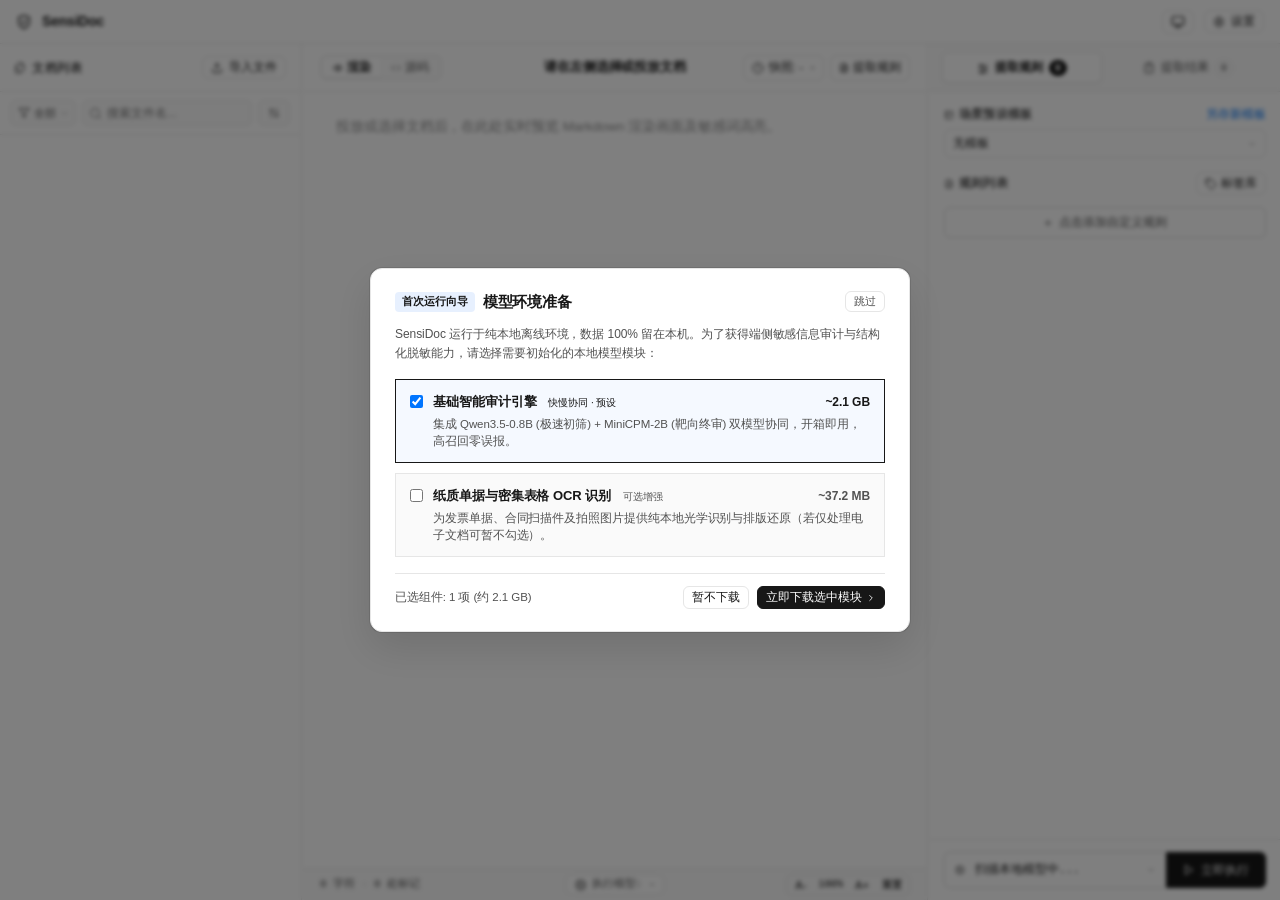
==== commit 0b8b440c: "Release v1.3.3: 统一列表选中1px黑边框、隐藏卷帘/原图/AI生成模块并更新看板" ====
--- a/web/index.html
+++ b/web/index.html
@@ -4,7 +4,21 @@
   <meta charset="UTF-8">
   <meta name="viewport" content="width=device-width, initial-scale=1.0">
   <title>SensiDoc - 信息审计与脱敏工具</title>
-  <link rel="stylesheet" href="style.css?v=1.3.1">
+  <link rel="stylesheet" href="style.css?v=1.3.3">
+  <style>
+    /* 选中文档列表项与提取结果卡片：与模型框完全一致的 1px 细线边框，彻底剥离外层阴影与轮廓 */
+    .file-item.active,
+    .audit-card.active {
+      border-color: var(--text) !important;
+      box-shadow: none !important;
+      outline: none !important;
+    }
+    /* AI生成功能模块暂行隐藏，待后续交互设计定型后重新开放 */
+    #aiGenRulesToggleBtn,
+    #aiGenRulesDrawer {
+      display: none !important;
+    }
+  </style>
   <!-- 轻量离线 Markdown 渲染器 (完全本地化) -->
   <script src="marked.min.js"></script>
 </head>
@@ -202,11 +216,12 @@
               <svg class="lucide-icon xs" viewBox="0 0 24 24"><path d="M2 12s3-7 10-7 10 7 10 7-3 7-10 7-10-7-10-7Z"></path><circle cx="12" cy="12" r="3"></circle></svg>
               <span>渲染</span>
             </button>
-            <button id="viewCurtainBtn" class="view-mode-btn ocr-only-btn" title="卷帘透视模式：拖拽滑轨比对原图与提取表格" style="display: none; align-items: center; gap: 4px;">
+            <!-- 卷帘比对与原图按钮暂时隐藏，后续优化重构后重新放开 -->
+            <button id="viewCurtainBtn" class="view-mode-btn ocr-only-btn" title="卷帘透视模式：拖拽滑轨比对原图与提取表格" style="display: none !important; align-items: center; gap: 4px;">
               <svg class="lucide-icon xs" viewBox="0 0 24 24"><line x1="12" y1="3" x2="12" y2="21"></line><path d="m8 8-4 4 4 4"></path><path d="m16 16 4-4-4-4"></path></svg>
               <span>卷帘比对</span>
             </button>
-            <button id="viewRawImgBtn" class="view-mode-btn ocr-only-btn" title="查看原始高清单据图片" style="display: none; align-items: center; gap: 4px;">
+            <button id="viewRawImgBtn" class="view-mode-btn ocr-only-btn" title="查看原始高清单据图片" style="display: none !important; align-items: center; gap: 4px;">
               <svg class="lucide-icon xs" viewBox="0 0 24 24"><rect width="18" height="18" x="3" y="3" rx="2" ry="2"></rect><circle cx="9" cy="9" r="2"></circle><path d="m21 15-3.086-3.086a2 2 0 0 0-2.828 0L6 21"></path></svg>
               <span>原图</span>
             </button>
@@ -374,7 +389,8 @@
                 <span id="ruleTotalCount" style="display: none;">0</span>
               </span>
               <div style="display: flex; align-items: center; gap: 6px;">
-                <button type="button" id="aiGenRulesToggleBtn" class="btn sm" style="display: inline-flex; align-items: center; gap: 4px;" title="使用在线大模型根据业务描述智能生成专属抽取规则">
+                <!-- AI生成按钮暂时隐藏，留待后续全新交互设计重构 -->
+                <button type="button" id="aiGenRulesToggleBtn" class="btn sm" style="display: none !important; align-items: center; gap: 4px;" title="使用在线大模型根据业务描述智能生成专属抽取规则">
                   <svg class="lucide-icon sm" viewBox="0 0 24 24"><path d="m12 3-1.912 5.813a2 2 0 0 1-1.275 1.275L3 12l5.813 1.912a2 2 0 0 1 1.275 1.275L12 21l1.912-5.813a2 2 0 0 1 1.275-1.275L21 12l-5.813-1.912a2 2 0 0 1-1.275-1.275L12 3Z"></path><path d="M5 3v4"></path><path d="M19 17v4"></path><path d="M3 5h4"></path><path d="M17 19h4"></path></svg>
                   <span>AI生成</span>
                 </button>
@@ -397,8 +413,8 @@
               </div>
             </div>
 
-            <!-- AI 智能生成提取策略两段式展开抽屉卡片 -->
-            <div id="aiGenRulesDrawer" class="ai-gen-drawer" style="display: none;">
+            <!-- AI 智能生成提取策略两段式展开抽屉卡片 (暂时隐藏，留待后续交互设计重构) -->
+            <div id="aiGenRulesDrawer" class="ai-gen-drawer" style="display: none !important;">
               <div class="ai-gen-drawer-inner">
                 <div class="ai-gen-section-header">
                   <span class="ai-gen-title">业务需求描述 (Prompt)</span>
--- a/web/style.css
+++ b/web/style.css
@@ -1012,7 +1012,7 @@
 .file-item.active {
   border-color: var(--text);
   background: var(--surface-active);
-  box-shadow: 0 0 0 1px var(--text);
+  box-shadow: none;
 }
 
 .file-card-inner {
@@ -2593,7 +2593,7 @@
 .audit-card.active {
   border-color: var(--text);
   background: var(--surface-active);
-  box-shadow: 0 0 0 1px var(--text);
+  box-shadow: none;
 }
 
 .card-top {
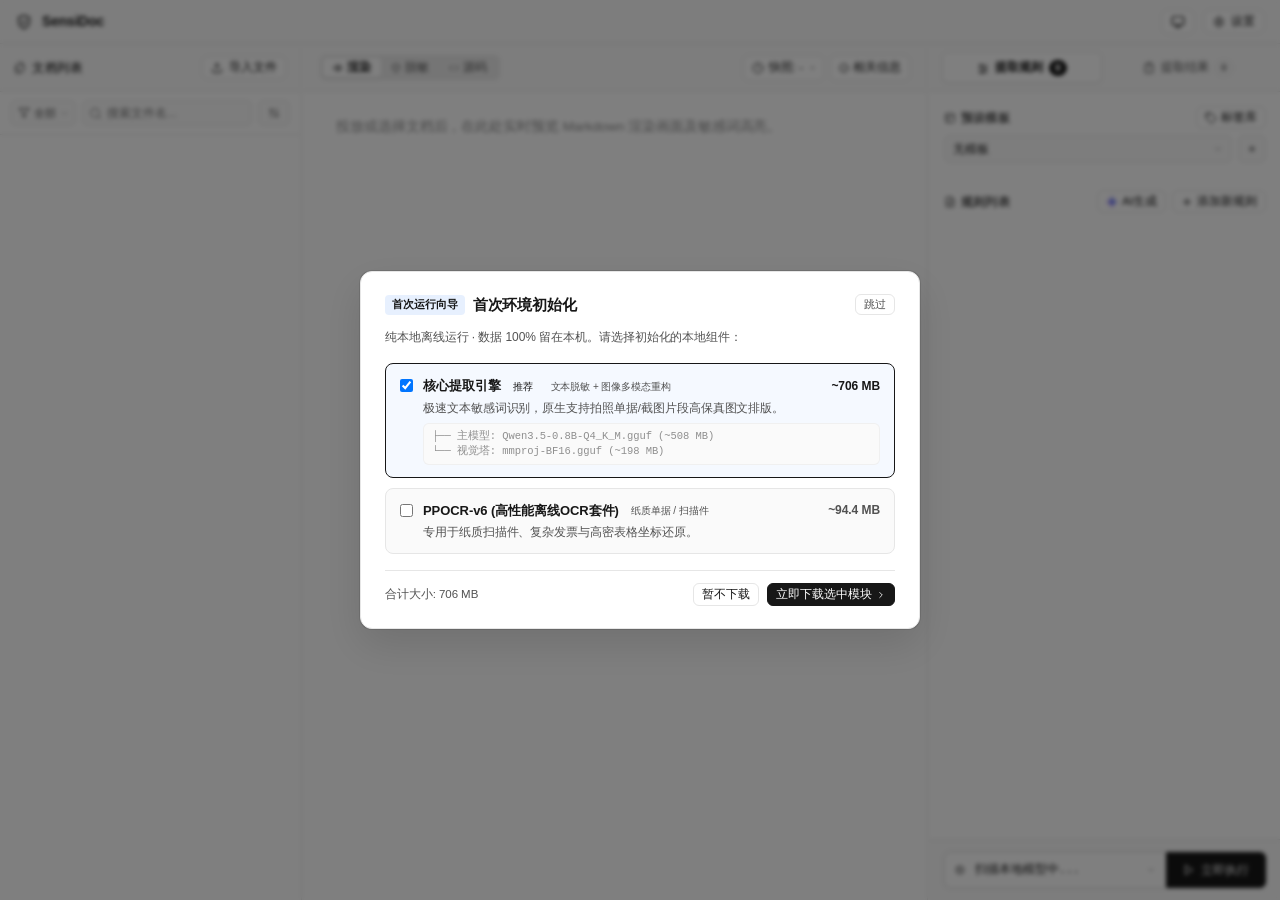
==== commit bddfea68: "feat: Release SensiDoc v1.4.0 (Small VLM 快速/全量双档 OCR 纠偏、深色石墨黑系统、硬抹除脱敏与规则抽屉重构)" ====
--- a/web/index.html
+++ b/web/index.html
@@ -3,8 +3,8 @@
 <head>
   <meta charset="UTF-8">
   <meta name="viewport" content="width=device-width, initial-scale=1.0">
-  <title>SensiDoc - 信息审计与脱敏工具</title>
-  <link rel="stylesheet" href="style.css?v=1.3.3">
+  <title>SensiDoc - 敏感信息提取与脱敏工具</title>
+  <link rel="stylesheet" href="style.css?v=1.6.5">
   <style>
     /* 选中文档列表项与提取结果卡片：与模型框完全一致的 1px 细线边框，彻底剥离外层阴影与轮廓 */
     .file-item.active,
@@ -12,11 +12,6 @@
       border-color: var(--text) !important;
       box-shadow: none !important;
       outline: none !important;
-    }
-    /* AI生成功能模块暂行隐藏，待后续交互设计定型后重新开放 */
-    #aiGenRulesToggleBtn,
-    #aiGenRulesDrawer {
-      display: none !important;
     }
   </style>
   <!-- 轻量离线 Markdown 渲染器 (完全本地化) -->
@@ -210,12 +205,16 @@
       <!-- 极简文档工具栏 (左侧预览/源码拨杆、中间标题严格居中、右侧正文字体缩放) -->
       <div class="stage-toolbar">
         <div class="stage-toolbar-left">
-          <!-- 左右拨杆开关：渲染视图 vs 卷帘透视比对 vs 原图视图 vs 源码模式 -->
+          <!-- 左右拨杆开关：渲染视图 vs 脱敏预览 vs 卷帘透视比对 vs 原图视图 vs 源码模式 -->
           <div class="view-mode-switch" id="viewModeSwitch">
             <button id="viewRenderedBtn" class="view-mode-btn active" title="结构渲染视图 (支持敏感词高亮标注)" style="display: inline-flex; align-items: center; gap: 4px;">
               <svg class="lucide-icon xs" viewBox="0 0 24 24"><path d="M2 12s3-7 10-7 10 7 10 7-3 7-10 7-10-7-10-7Z"></path><circle cx="12" cy="12" r="3"></circle></svg>
               <span>渲染</span>
             </button>
+            <button id="viewDesensBtn" class="view-mode-btn" title="脱敏预览视图 (支持星号掩码/字符硬抹除即时切换)" style="display: inline-flex; align-items: center; gap: 4px;">
+              <svg class="lucide-icon xs" viewBox="0 0 24 24"><path d="M12 22s8-4 8-10V5l-8-3-8 3v7c0 6 8 10 8 10z"></path><path d="m9 12 2 2 4-4"></path></svg>
+              <span>脱敏</span>
+            </button>
             <!-- 卷帘比对与原图按钮暂时隐藏，后续优化重构后重新放开 -->
             <button id="viewCurtainBtn" class="view-mode-btn ocr-only-btn" title="卷帘透视模式：拖拽滑轨比对原图与提取表格" style="display: none !important; align-items: center; gap: 4px;">
               <svg class="lucide-icon xs" viewBox="0 0 24 24"><line x1="12" y1="3" x2="12" y2="21"></line><path d="m8 8-4 4 4 4"></path><path d="m16 16 4-4-4-4"></path></svg>
@@ -231,9 +230,8 @@
             </button>
           </div>
         </div>
-        <div class="stage-toolbar-center">
-          <span id="docMeta" class="doc-meta-title">请在左侧选择或投放文档</span>
-        </div>
+        <!-- 中间面板冗余长文件名标题隐藏，空间让渡给核心功能胶囊 (保留隐藏节点确保旧代码安全兼容) -->
+        <span id="docMeta" style="display: none !important;"></span>
         <div class="stage-toolbar-right">
           <!-- 历史快照版本控制时光机 (常驻顶部标题栏右侧，点击下拉展开历史清单) -->
           <div class="snapshot-picker-wrapper" id="snapshotPickerWrapper">
@@ -253,19 +251,87 @@
               </div>
             </div>
           </div>
-          <!-- 紧随其后的“提取规则”按钮 (点击审查当前快照的系统提示词) -->
-          <button id="viewSnapshotRulesBtn" class="btn sm" title="查看当前快照使用的系统提示词与规则定义" style="height: 26px; padding: 0 8px; font-size: 11.5px; display: inline-flex; align-items: center; gap: 4px;" disabled>
-            <svg class="lucide-icon xs" viewBox="0 0 24 24"><path d="M14 2H6a2 2 0 0 0-2 2v16a2 2 0 0 0 2 2h12a2 2 0 0 0 2-2V8z"></path><polyline points="14 2 14 8 20 8"></polyline><line x1="16" x2="8" y1="13" y2="13"></line><line x1="16" x2="8" y1="17" y2="17"></line><polyline points="10 9 9 9 8 9"></polyline></svg>
-            <span>提取规则</span>
+          <!-- 紧随其后的“相关信息”按钮 (点击查看当前快照统计指标、执行模型、流式日志与提取规则) -->
+          <button id="viewSnapshotRulesBtn" class="btn sm" title="查看当前快照的相关信息、统计指标与执行详情" style="height: 26px; padding: 0 8px; font-size: 11.5px; display: inline-flex; align-items: center; gap: 4px;" disabled>
+            <svg class="lucide-icon xs" viewBox="0 0 24 24"><circle cx="12" cy="12" r="10"></circle><line x1="12" y1="16" x2="12" y2="12"></line><line x1="12" y1="8" x2="12.01" y2="8"></line></svg>
+            <span>相关信息</span>
           </button>
         </div>
       </div>
 
       <!-- Markdown 渲染与高亮标注区 (充裕阅读视界) -->
       <section class="preview-container">
+        <!-- 扫描识别专属浮动控制悬浮胶囊 (方案一：Floating Island，仅在扫描件/图片时呈现，支持折叠与展开) -->
+        <div class="ocr-floating-toolbar" id="ocrFloatingToolbar" style="display: none;">
+          <!-- 展开态容器 -->
+          <div class="ocr-floating-expanded" id="ocrFloatingExpanded">
+            <div class="ocr-tier-switch" id="ocrTierSwitch">
+              <button id="tierBaseOcrBtn" class="view-mode-btn active" title="基础 OCR：传统端侧 PP-OCRv6 + SLANet_plus 极速表格恢复" style="display: inline-flex; align-items: center; gap: 4px;">
+                <svg class="lucide-icon xs" viewBox="0 0 24 24"><circle cx="12" cy="12" r="5" fill="currentColor"></circle></svg>
+                <span>基础OCR</span>
+              </button>
+              <button id="tierFastVlmBtn" class="view-mode-btn" title="快速 VLM 复核：仅对低置信度区块进行自适应上下文局部智能纠错" style="display: inline-flex; align-items: center; gap: 4px;">
+                <svg class="lucide-icon xs" viewBox="0 0 24 24"><polygon points="13 2 3 14 12 14 11 22 21 10 12 10 13 2"></polygon></svg>
+                <span>快速VLM</span>
+                <span id="tierFastVlmBadge" class="tier-badge" style="display: none;">0</span>
+              </button>
+              <!-- 快速 VLM 专属置信度阈值下拉项 (紧随快速VLM，出现在全量VLM之前) -->
+              <div class="custom-select-wrapper ocr-confidence-wrapper" id="ocrConfidenceWrapper" style="display: none;" title="选择快速复核针对的置信度上限">
+                <button type="button" class="ocr-confidence-btn" id="ocrConfidenceBtn" aria-haspopup="true" aria-expanded="false" title="选择快速复核针对的置信度上限">
+                  <span class="ocr-confidence-label" id="ocrConfidenceLabel">85%</span>
+                  <span class="custom-select-arrow ocr-confidence-arrow"><svg class="lucide-icon xs" viewBox="0 0 24 24" style="width: 10px; height: 10px;"><path d="m6 9 6 6 6-6"></path></svg></span>
+                </button>
+                <select id="ocrConfidenceSelect" class="ocr-confidence-select" style="display: none;">
+                  <option value="0.95">置信度 &lt; 95%</option>
+                  <option value="0.90">置信度 &lt; 90%</option>
+                  <option value="0.85" selected>置信度 &lt; 85%</option>
+                  <option value="0.80">置信度 &lt; 80%</option>
+                  <option value="0.70">置信度 &lt; 70%</option>
+                  <option value="0.60">置信度 &lt; 60%</option>
+                  <option value="0.50">置信度 &lt; 50%</option>
+                  <option value="0.40">置信度 &lt; 40%</option>
+                </select>
+                <div class="custom-select-dropdown ocr-confidence-dropdown" id="ocrConfidenceDropdown">
+                  <div class="custom-select-list" id="ocrConfidenceList">
+                    <!-- 动态渲染自定义选项 -->
+                  </div>
+                </div>
+              </div>
+              <button id="tierFullVlmBtn" class="view-mode-btn" title="全量 VLM 复核：端到端视觉语言大模型全图重构 (高保真排版)" style="display: inline-flex; align-items: center; gap: 4px;">
+                <svg class="lucide-icon xs" viewBox="0 0 24 24"><path d="M12 2a5 5 0 0 1 5 5v1a4 4 0 0 1 3 3.86v3.28a4 4 0 0 1-3 3.86V20a2 2 0 0 1-2 2H9a2 2 0 0 1-2-2v-3a4 4 0 0 1-3-3.86v-3.28A4 4 0 0 1 7 8V7a5 5 0 0 1 5-5Z"></path><circle cx="9.5" cy="11.5" r=".5" fill="currentColor"></circle><circle cx="14.5" cy="11.5" r=".5" fill="currentColor"></circle></svg>
+                <span>全量VLM</span>
+              </button>
+            </div>
+            <!-- 独立识别动作按钮 -->
+            <button id="ocrRunActionBtn" class="ocr-action-btn" title="执行当前所选档位的单据识别或复核">
+              <span class="ocr-action-btn-icon" id="ocrRunIconWrap">
+                <svg class="lucide-icon xs" viewBox="0 0 24 24"><polygon points="5 3 19 12 5 21 5 3" fill="currentColor"></polygon></svg>
+              </span>
+              <span id="ocrRunText">识别</span>
+            </button>
+            <!-- 收起折叠按钮 -->
+            <button id="ocrCollapseToggleBtn" class="ocr-collapse-btn" title="收起扫描工具栏">
+              <svg class="lucide-icon xs" viewBox="0 0 24 24"><polyline points="18 15 12 9 6 15"></polyline></svg>
+            </button>
+          </div>
+
+          <!-- 收起态 Mini 胶囊 -->
+          <button class="ocr-floating-collapsed" id="ocrFloatingCollapsed" style="display: none;" title="点击展开扫描工具栏">
+            <span class="ocr-collapsed-icon" id="ocrCollapsedIcon">
+              <svg class="lucide-icon xs" viewBox="0 0 24 24"><polygon points="13 2 3 14 12 14 11 22 21 10 12 10 13 2"></polygon></svg>
+            </span>
+            <span class="ocr-collapsed-label" id="ocrCollapsedLabel">扫描档位: 基础OCR</span>
+            <svg class="lucide-icon xxs" viewBox="0 0 24 24" style="margin-left: 2px; opacity: 0.6;"><polyline points="6 9 12 15 18 9"></polyline></svg>
+          </button>
+        </div>
         <!-- 结构化渲染视图 -->
         <div class="markdown-body" id="markdownPreview">
           <p style="color: var(--text-mute);">投放或选择文档后，在此处实时预览 Markdown 渲染画面及敏感词高亮。</p>
+        </div>
+
+        <!-- 脱敏渲染视图 -->
+        <div class="markdown-body" id="markdownDesensPreview" style="display: none;">
+          <p style="color: var(--text-mute);">投放或选择文档后，在此处实时预览脱敏打码后的文档画面。</p>
         </div>
 
         <!-- 方案二：原图全景视图 -->
@@ -303,35 +369,12 @@
 
         <!-- 源码视图 -->
         <textarea class="markdown-source" id="markdownSource" readonly spellcheck="false" style="display: none;" placeholder="投放或选择文档后，在此处查看 Markdown 原始内容..."></textarea>
-        <!-- 底部状态信息栏：左侧展示纯净内容预览统计 (字符数、命中数)，中间绝对居中展示快照执行模型名称，右侧放回字号缩放控制组 -->
-        <div class="preview-footer-bar">
-          <div class="preview-footer-left">
-            <span id="previewStatsChars" class="preview-stat-item">0 字符</span>
-            <span class="preview-stat-divider">·</span>
-            <span id="previewStatsHits" class="preview-stat-item">0 处标记</span>
-          </div>
-          <!-- 中间居中：快照执行提取的模型标识 -->
-          <div class="preview-footer-center" id="previewStatsModelWrapper">
-            <span class="preview-model-badge" id="previewStatsModelBadge" title="本次历史快照执行提取的模型">
-              <span class="model-icon"><svg class="lucide-icon sm" viewBox="0 0 24 24"><rect width="16" height="16" x="4" y="4" rx="2"></rect><rect width="6" height="6" x="9" y="9" rx="1"></rect><path d="M15 2v2"></path><path d="M15 20v2"></path><path d="M2 15h2"></path><path d="M2 9h2"></path><path d="M20 15h2"></path><path d="M20 9h2"></path><path d="M9 2v2"></path><path d="M9 20v2"></path></svg></span>
-              <span id="previewStatsModelText">执行模型: -</span>
-            </span>
-          </div>
-          <div class="preview-footer-right">
-            <!-- 文本缩放控制组 (常驻底栏右侧) -->
-            <div class="zoom-control-group">
-              <button id="zoomOutBtn" class="zoom-btn" title="缩小正文字体 (A-)">A-</button>
-              <span id="zoomLevelDisplay" class="zoom-level-text">100%</span>
-              <button id="zoomInBtn" class="zoom-btn" title="放大正文字体 (A+)">A+</button>
-              <button id="zoomResetBtn" class="zoom-btn" title="重置字号" style="font-size: 10px; padding: 2px 6px;">重置</button>
-            </div>
-          </div>
-        </div>
+
       </section>
     </main>
 
     <!-- 右侧可拖拽调整大小手柄 -->
-    <div class="panel-resizer" id="resizerRight" title="拖动调整审计面板宽度"></div>
+    <div class="panel-resizer" id="resizerRight" title="拖动调整提取面板宽度"></div>
 
     <!-- 右栏：统一智能审计主控台 (Unified Inspector Panel) -->
     <aside class="inspector-panel">
@@ -356,60 +399,81 @@
           <div class="form-row">
             <div class="pane-section-title">
               <span style="display: inline-flex; align-items: center; gap: 5px;">
-                <svg class="lucide-icon xs" viewBox="0 0 24 24"><rect width="18" height="18" x="3" y="3" rx="2"></rect><path d="M3 9h18"></path><path d="M9 21V9"></path></svg>
-                <span>场景预设模板</span>
+                <svg class="lucide-icon sm" viewBox="0 0 24 24"><rect width="18" height="18" x="3" y="3" rx="2"></rect><path d="M3 9h18"></path><path d="M9 21V9"></path></svg>
+                <span>预设模板</span>
               </span>
-              <div style="display: flex; align-items: center; gap: 8px;">
-                <button id="deleteTemplateBtn" class="btn-text-link" style="color: #dc2626; display: none;" title="删除当前选中的自定义模板">删除此模板</button>
-                <button id="saveTemplateBtn" class="btn-text-link" title="将当前规则组合保存为新模板">另存新模板</button>
-              </div>
-            </div>
-            <div class="custom-select-wrapper" id="presetSelectWrapper">
-              <button id="presetSelectBtn" class="custom-select-btn" type="button" aria-haspopup="true" aria-expanded="false" title="当前模板：无模板">
-                <span class="custom-select-label" id="presetSelectLabel">无模板</span>
-                <span class="custom-select-arrow"><svg class="lucide-icon xs" viewBox="0 0 24 24"><path d="m6 9 6 6 6-6"></path></svg></span>
-              </button>
-              <select id="presetSelect" class="preset-select" style="display: none;">
-                <!-- 动态填充 -->
-              </select>
-              <div class="custom-select-dropdown" id="presetSelectDropdown">
-                <div class="custom-select-list" id="presetSelectList">
+              <button type="button" id="tagPoolToggleBtn" class="btn sm" style="display: inline-flex; align-items: center; gap: 4px;" title="展开/收起常用标签库 (点击快速添加到当前规则)">
+                <svg class="lucide-icon sm" viewBox="0 0 24 24"><path d="M12.586 2.586A2 2 0 0 0 11.172 2H4a2 2 0 0 0-2 2v7.172a2 2 0 0 0 .586 1.414l8.704 8.704a2.426 2.426 0 0 0 3.42 0l6.58-6.58a2.426 2.426 0 0 0 0-3.42z"></path><circle cx="7.5" cy="7.5" r=".5" fill="currentColor"></circle></svg>
+                <span>标签库</span>
+              </button>
+            </div>
+            <div class="preset-control-group">
+              <div class="custom-select-wrapper" id="presetSelectWrapper">
+                <button id="presetSelectBtn" class="custom-select-btn" type="button" aria-haspopup="true" aria-expanded="false" title="当前模板：无模板">
+                  <span class="custom-select-label" id="presetSelectLabel">无模板</span>
+                  <span class="custom-select-arrow"><svg class="lucide-icon xs" viewBox="0 0 24 24"><path d="m6 9 6 6 6-6"></path></svg></span>
+                </button>
+                <select id="presetSelect" class="preset-select" style="display: none;">
+                  <!-- 动态填充 -->
+                </select>
+                <div class="custom-select-dropdown" id="presetSelectDropdown">
+                  <div class="custom-select-list" id="presetSelectList">
+                    <!-- 动态填充 -->
+                  </div>
+                </div>
+              </div>
+              <button type="button" id="saveTemplateBtn" class="preset-action-btn" title="将当前规则组合另存为新模板">
+                <svg class="lucide-icon xs" viewBox="0 0 24 24"><line x1="12" y1="5" x2="12" y2="19"></line><line x1="5" y1="12" x2="19" y2="12"></line></svg>
+              </button>
+            </div>
+
+            <!-- 常用标签库折叠抽屉卡片 (默认收起，置于预设模板下方) -->
+            <div id="tagPoolDrawer" class="tag-pool-drawer" style="display: none;">
+              <div class="tag-pool-drawer-inner">
+                <div class="tag-pool-header">
+                  <span class="tag-pool-title">
+                    <svg class="lucide-icon xs" viewBox="0 0 24 24"><path d="M12.586 2.586A2 2 0 0 0 11.172 2H4a2 2 0 0 0-2 2v7.172a2 2 0 0 0 .586 1.414l8.704 8.704a2.426 2.426 0 0 0 3.42 0l6.58-6.58a2.426 2.426 0 0 0 0-3.42z"></path><circle cx="7.5" cy="7.5" r=".5" fill="currentColor"></circle></svg>
+                    <span>常用标签库 (点击快速注入)</span>
+                  </span>
+                  <span class="delete-btn tag-pool-close-btn" id="tagPoolCloseBtn" title="收起标签库" style="display: inline-flex; align-items: center;"><svg class="lucide-icon sm" viewBox="0 0 24 24"><line x1="18" y1="6" x2="6" y2="18"></line><line x1="6" y1="6" x2="18" y2="18"></line></svg></span>
+                </div>
+                <div class="tag-pool" id="tagPool">
                   <!-- 动态填充 -->
                 </div>
               </div>
             </div>
           </div>
+          <div class="rules-pane-divider"></div>
 
           <!-- 规则卡片列表 (自适应充满容器，无冗余空白) -->
           <div class="form-row" style="flex: 1; display: flex; flex-direction: column; overflow: hidden;">
             <div class="pane-section-title">
               <span style="display: inline-flex; align-items: center; gap: 5px;">
-                <svg class="lucide-icon xs" viewBox="0 0 24 24"><path d="M14 2H6a2 2 0 0 0-2 2v16a2 2 0 0 0 2 2h12a2 2 0 0 0 2-2V8z"></path><polyline points="14 2 14 8 20 8"></polyline><line x1="16" x2="8" y1="13" y2="13"></line><line x1="16" x2="8" y1="17" y2="17"></line><polyline points="10 9 9 9 8 9"></polyline></svg>
+                <svg class="lucide-icon sm" viewBox="0 0 24 24"><path d="M14 2H6a2 2 0 0 0-2 2v16a2 2 0 0 0 2 2h12a2 2 0 0 0 2-2V8z"></path><polyline points="14 2 14 8 20 8"></polyline><line x1="16" x2="8" y1="13" y2="13"></line><line x1="16" x2="8" y1="17" y2="17"></line><polyline points="10 9 9 9 8 9"></polyline></svg>
                 <span>规则列表</span>
                 <span id="ruleTotalCount" style="display: none;">0</span>
               </span>
               <div style="display: flex; align-items: center; gap: 6px;">
-                <!-- AI生成按钮暂时隐藏，留待后续全新交互设计重构 -->
-                <button type="button" id="aiGenRulesToggleBtn" class="btn sm" style="display: none !important; align-items: center; gap: 4px;" title="使用在线大模型根据业务描述智能生成专属抽取规则">
-                  <svg class="lucide-icon sm" viewBox="0 0 24 24"><path d="m12 3-1.912 5.813a2 2 0 0 1-1.275 1.275L3 12l5.813 1.912a2 2 0 0 1 1.275 1.275L12 21l1.912-5.813a2 2 0 0 1 1.275-1.275L21 12l-5.813-1.912a2 2 0 0 1-1.275-1.275L12 3Z"></path><path d="M5 3v4"></path><path d="M19 17v4"></path><path d="M3 5h4"></path><path d="M17 19h4"></path></svg>
+                <button type="button" id="aiGenRulesToggleBtn" class="btn sm" style="display: inline-flex; align-items: center; gap: 4px;" title="使用大模型根据业务描述智能生成抽取规则">
+                  <svg class="lucide-icon sm ai-sparkle-icon" viewBox="0 0 24 24">
+                    <defs>
+                      <linearGradient id="aiSparkleGrad" x1="0%" y1="100%" x2="100%" y2="0%">
+                        <stop offset="0%" stop-color="#8b5cf6" />
+                        <stop offset="100%" stop-color="#3b82f6" />
+                      </linearGradient>
+                    </defs>
+                    <path d="m12 3-1.912 5.813a2 2 0 0 1-1.275 1.275L3 12l5.813 1.912a2 2 0 0 1 1.275 1.275L12 21l1.912-5.813a2 2 0 0 1 1.275-1.275L21 12l-5.813-1.912a2 2 0 0 1-1.275-1.275L12 3Z"></path>
+                    <path d="M5 3v4"></path>
+                    <path d="M19 17v4"></path>
+                    <path d="M3 5h4"></path>
+                    <path d="M17 19h4"></path>
+                  </svg>
                   <span>AI生成</span>
                 </button>
-                <button type="button" id="tagPoolToggleBtn" class="btn sm" style="display: inline-flex; align-items: center; gap: 4px;" title="展开/收起常用标签库 (点击快速添加到当前规则)">
-                  <svg class="lucide-icon sm" viewBox="0 0 24 24"><path d="M12.586 2.586A2 2 0 0 0 11.172 2H4a2 2 0 0 0-2 2v7.172a2 2 0 0 0 .586 1.414l8.704 8.704a2.426 2.426 0 0 0 3.42 0l6.58-6.58a2.426 2.426 0 0 0 0-3.42z"></path><circle cx="7.5" cy="7.5" r=".5" fill="currentColor"></circle></svg>
-                  <span>标签库</span>
+                <button type="button" id="addFieldBtn" class="btn sm" style="display: inline-flex; align-items: center; gap: 4px;" title="点击添加新规则字段">
+                  <svg class="lucide-icon sm" viewBox="0 0 24 24"><line x1="12" y1="5" x2="12" y2="19"></line><line x1="5" y1="12" x2="19" y2="12"></line></svg>
+                  <span>添加新规则</span>
                 </button>
-              </div>
-            </div>
-
-            <!-- 常用标签库折叠抽屉卡片 (默认收起) -->
-            <div id="tagPoolDrawer" class="tag-pool-drawer" style="display: none;">
-              <div class="tag-pool-drawer-inner">
-                <div class="tag-pool-header">
-                  <span class="tag-pool-title">点击添加到规则列表</span>
-                </div>
-                <div class="tag-pool" id="tagPool">
-                  <!-- 动态填充 -->
-                </div>
               </div>
             </div>
 
@@ -466,11 +530,7 @@
                 </div>
               </div>
             </div>
-            <!-- 点击添加自定义规则 (置于规则列表顶部) -->
-            <button type="button" id="addFieldBtn" class="add-rule-top-btn" title="点击添加新规则字段">
-              <svg class="lucide-icon xs" viewBox="0 0 24 24"><line x1="12" y1="5" x2="12" y2="19"></line><line x1="5" y1="12" x2="19" y2="12"></line></svg>
-              <span>点击添加自定义规则</span>
-            </button>
+
 
             <div class="rule-card-list" id="ruleCardList">
               <!-- 动态填充规则卡片 -->
@@ -514,61 +574,119 @@
           <div style="display: flex; align-items: center; gap: 6px;">
             <span class="audit-title" style="font-size: 12px; font-weight: 600; display: inline-flex; align-items: center; gap: 4px;">
               <svg class="lucide-icon sm" viewBox="0 0 24 24"><path d="M12 22s8-4 8-10V5l-8-3-8 3v7c0 6 8 10 8 10z"></path><line x1="12" x2="12" y1="8" y2="12"></line><line x1="12" x2="12.01" y1="16" y2="16"></line></svg>
-              <span>命中清单</span>
+              <span>命中列表</span>
             </span>
           </div>
-          <div>
-            <button id="viewRawJsonBtn" class="btn sm" style="font-size: 11px; display: inline-flex; align-items: center; gap: 4px;" title="查看本次提取的原始 JSON 数据">
+          <div style="display: flex; align-items: center; gap: 6px;">
+            <button id="copyAuditJsonBtn" class="btn sm" style="font-size: 11px; display: inline-flex; align-items: center; gap: 4px;" title="复制所有字段提取结果文本清单">
+              <svg class="lucide-icon xs" viewBox="0 0 24 24"><rect width="14" height="14" x="8" y="8" rx="2" ry="2"></rect><path d="M4 16c-1.1 0-2-.9-2-2V4c0-1.1.9-2 2-2h10c1.1 0 2 .9 2 2"></path></svg>
+              <span>复制</span>
+            </button>
+            <button id="viewRawJsonBtn" class="btn sm" style="font-size: 11px; display: inline-flex; align-items: center; gap: 4px;" title="查看本次提取的 JSON 数据">
               <svg class="lucide-icon xs" viewBox="0 0 24 24"><polyline points="16 18 22 12 16 6"></polyline><polyline points="8 6 2 12 8 18"></polyline></svg>
-              <span>原始 JSON</span>
-            </button>
+              <span>JSON</span>
+            </button>
+          </div>
+        </div>
+
+        <!-- 实时流式响应动态条与可折叠终端抽屉 -->
+        <div class="stream-status-bar" id="streamStatusBar" style="display: none;">
+          <div class="stream-ticker-bar" id="streamTickerBar">
+            <div class="stream-ticker-main">
+              <span class="stream-ticker-dot" id="streamTickerDot"></span>
+              <span class="stream-ticker-model-badge" id="streamTickerModelBadge">推理中</span>
+              <span class="stream-ticker-text" id="streamTickerText" title="正在初始化推理引擎...">正在初始化推理引擎...</span>
+            </div>
+            <div class="stream-ticker-actions">
+              <button class="stream-toggle-btn" id="streamToggleDrawerBtn" type="button" title="展开/收起完整推理终端输出">
+                <span id="streamToggleDrawerText">展开终端</span>
+                <svg id="streamToggleDrawerIcon" class="lucide-icon xxs" viewBox="0 0 24 24"><polyline points="6 9 12 15 18 9"></polyline></svg>
+              </button>
+            </div>
+          </div>
+          <!-- 可折叠暗黑终端抽屉 -->
+          <div class="stream-terminal-drawer" id="streamTerminalDrawer">
+            <div class="stream-terminal-header">
+              <span class="terminal-title">实时推理控制台 (Streaming Tokens)</span>
+              <button class="stream-terminal-copy-btn" id="streamCopyTerminalBtn" type="button" title="复制完整流式输出">
+                <svg class="lucide-icon xxs" viewBox="0 0 24 24"><rect width="14" height="14" x="8" y="8" rx="2" ry="2"></rect><path d="M4 16c-1.1 0-2-.9-2-2V4c0-1.1.9-2 2-2h10c1.1 0 2 .9 2 2"></path></svg>
+                <span>复制</span>
+              </button>
+            </div>
+            <pre class="stream-terminal-body" id="streamTerminalPre"></pre>
           </div>
         </div>
 
         <div class="audit-list" id="auditList" style="flex: 1; overflow-y: auto; padding: 10px 12px;">
           <p style="color: var(--text-mute); font-size: 12px; text-align: center; margin-top: 30px;">
-            暂无提取记录，点击「立即执行」开始审计
+            暂无提取记录，点击「立即执行」开始提取
           </p>
         </div>
 
         <div class="inspector-footer">
           <div style="display: grid; grid-template-columns: 1fr 1fr; gap: 8px; position: relative;">
-            <button id="exportCsvBtn" class="btn" style="width: 100%; height: 32px; font-size: 12px; font-weight: 500; display: inline-flex; align-items: center; justify-content: center; gap: 5px;" title="导出当前敏感词清单为 CSV 表格">
-              <svg class="lucide-icon sm" viewBox="0 0 24 24"><path d="M21 15v4a2 2 0 0 1-2 2H5a2 2 0 0 1-2-2v-4"></path><polyline points="7 10 12 15 17 10"></polyline><line x1="12" x2="12" y1="15" y2="3"></line></svg>
-              <span>导出清单 (CSV)</span>
-            </button>
+            <!-- 左侧：提取导出下拉折叠列表 (未脱敏的清单与结构化报告) -->
+            <div class="export-dropdown-wrapper extract-export" id="extractExportDropdownWrapper" style="width: 100%; position: relative;">
+              <button id="extractExportBtn" class="btn" style="width: 100%; height: 32px; font-size: 12px; font-weight: 500; display: inline-flex; align-items: center; justify-content: center; gap: 4px;" title="导出提取的敏感词清单与全量提取数据">
+                <svg class="lucide-icon sm" viewBox="0 0 24 24"><path d="M21 15v4a2 2 0 0 1-2 2H5a2 2 0 0 1-2-2v-4"></path><polyline points="7 10 12 15 17 10"></polyline><line x1="12" x2="12" y1="15" y2="3"></line></svg>
+                <span>提取导出 ▼</span>
+              </button>
+              <div class="export-dropdown-menu" id="extractExportDropdownMenu">
+                <button class="export-menu-item" id="exportCsvBtn">
+                  <span class="export-menu-icon" style="color: var(--accent);"><svg class="lucide-icon sm" viewBox="0 0 24 24"><path d="M14 2H6a2 2 0 0 0-2 2v16a2 2 0 0 0 2 2h12a2 2 0 0 0 2-2V8z"></path><polyline points="14 2 14 8 20 8"></polyline><line x1="8" y1="13" x2="16" y2="13"></line><line x1="8" y1="17" x2="16" y2="17"></line><polyline points="10 9 9 9 8 9"></polyline></svg></span>
+                  <span class="export-item-title">导出清单 (CSV)</span>
+                  <span class="tooltip-badge align-right" onclick="event.stopPropagation()" data-tooltip="导出当前敏感词清单为 CSV 表格" title="导出当前敏感词清单为 CSV 表格">?</span>
+                </button>
+
+                <div class="export-menu-divider"></div>
+
+                <button class="export-menu-item" id="exportJsonMenuBtn">
+                  <span class="export-menu-icon" style="color: var(--text-dim);"><svg class="lucide-icon sm" viewBox="0 0 24 24"><polyline points="16 18 22 12 16 6"></polyline><polyline points="8 6 2 12 8 18"></polyline></svg></span>
+                  <span class="export-item-title">导出全量提取 JSON</span>
+                  <span class="tooltip-badge align-right" onclick="event.stopPropagation()" data-tooltip="包含已检出与未检出的结构化完整闭环提取报告 (.json)" title="包含已检出与未检出的结构化完整闭环提取报告 (.json)">?</span>
+                </button>
+              </div>
+            </div>
+
+            <!-- 右侧：脱敏导出下拉折叠列表 (脱敏后的文档) -->
             <div class="export-dropdown-wrapper" id="exportDropdownWrapper" style="width: 100%; position: relative;">
               <button id="exportDesensBtn" class="btn primary" style="width: 100%; height: 32px; font-size: 12px; font-weight: 500; display: inline-flex; align-items: center; justify-content: center; gap: 4px;" title="导出脱敏后的文档">
                 <svg class="lucide-icon sm" viewBox="0 0 24 24"><path d="M12 22s8-4 8-10V5l-8-3-8 3v7c0 6 8 10 8 10z"></path><path d="m9 12 2 2 4-4"></path></svg>
                 <span>脱敏导出 ▼</span>
               </button>
               <div class="export-dropdown-menu" id="exportDropdownMenu">
+                <!-- 顶部脱敏策略切换条 -->
+                <div class="export-strategy-header">
+                  <span class="export-strategy-label">脱敏策略</span>
+                  <div class="export-strategy-toggle" role="group" aria-label="脱敏打码策略切换">
+                    <button type="button" class="export-toggle-btn active" id="exportToggleMaskingBtn" title="星号掩码：将检测到的敏感字符替换为等长星号 *">掩码</button>
+                    <button type="button" class="export-toggle-btn" id="exportToggleRedactionBtn" title="硬抹除：原格式文档采用物理涂黑块完全覆盖，文本采用全黑条">硬抹除</button>
+                  </div>
+                </div>
+
+                <!-- 导出选项列表 (描述统一收敛于问号圆圈中) -->
                 <button class="export-menu-item" id="exportNativeDocBtn">
-                  <span class="export-menu-icon" style="display: inline-flex; align-items: center; color: var(--accent);"><svg class="lucide-icon sm" viewBox="0 0 24 24"><path d="M15 2H6a2 2 0 0 0-2 2v16a2 2 0 0 0 2 2h12a2 2 0 0 0 2-2V7Z"></path><path d="M14 2v4a2 2 0 0 0 2 2h4"></path></svg></span>
-                  <div class="export-item-text">
-                    <span class="export-item-title">导出原格式文档</span>
-                    <span class="export-item-desc">保留原文件格式与排版 (.docx/.pdf/.xlsx/.txt等)</span>
-                  </div>
+                  <span class="export-menu-icon" style="color: var(--accent);"><svg class="lucide-icon sm" viewBox="0 0 24 24"><path d="M15 2H6a2 2 0 0 0-2 2v16a2 2 0 0 0 2 2h12a2 2 0 0 0 2-2V7Z"></path><path d="M14 2v4a2 2 0 0 0 2 2h4"></path></svg></span>
+                  <span class="export-item-title">导出原格式文档</span>
+                  <span class="tooltip-badge align-right" onclick="event.stopPropagation()" data-tooltip="保留原文件格式与物理排版（支持 .docx/.pdf/.xlsx/图片等）" title="保留原文件格式与物理排版（支持 .docx/.pdf/.xlsx/图片等）">?</span>
                 </button>
+
                 <div class="export-menu-divider"></div>
+
                 <button class="export-menu-item" id="exportMarkdownDocBtn">
-                  <span class="export-menu-icon" style="display: inline-flex; align-items: center; color: var(--text-dim);"><svg class="lucide-icon sm" viewBox="0 0 24 24"><path d="M14 2v4a2 2 0 0 0 2 2h4"></path><path d="M4 22h16a2 2 0 0 0 2-2V7.5L14.5 2H4a2 2 0 0 0-2 2v16a2 2 0 0 0 2 2Z"></path><polyline points="8 15 12 11 16 15"></polyline></svg></span>
-                  <div class="export-item-text">
-                    <span class="export-item-title">导出脱敏 Markdown</span>
-                    <span class="export-item-desc">轻量脱敏纯文本 (.md)</span>
-                  </div>
+                  <span class="export-menu-icon" style="color: var(--text-dim);"><svg class="lucide-icon sm" viewBox="0 0 24 24"><path d="M14 2v4a2 2 0 0 0 2 2h4"></path><path d="M4 22h16a2 2 0 0 0 2-2V7.5L14.5 2H4a2 2 0 0 0-2 2v16a2 2 0 0 0 2 2Z"></path><polyline points="8 15 12 11 16 15"></polyline></svg></span>
+                  <span class="export-item-title">导出脱敏 Markdown</span>
+                  <span class="tooltip-badge align-right" onclick="event.stopPropagation()" data-tooltip="轻量脱敏纯文本 (.md)，适合下游大模型处理与文本索引" title="轻量脱敏纯文本 (.md)，适合下游大模型处理与文本索引">?</span>
                 </button>
-                <div class="export-menu-divider"></div>
-                <button class="export-menu-item" id="exportJsonMenuBtn">
-                  <span class="export-menu-icon" style="display: inline-flex; align-items: center; color: var(--text-dim);"><svg class="lucide-icon sm" viewBox="0 0 24 24"><polyline points="16 18 22 12 16 6"></polyline><polyline points="8 6 2 12 8 18"></polyline></svg></span>
-                  <div class="export-item-text">
-                    <span class="export-item-title">导出全量审计 JSON</span>
-                    <span class="export-item-desc">已检出与未检出完整闭环数据 (.json)</span>
-                  </div>
-                </button>
-              </div>
-            </div>
-          </div>
+              </div>
+            </div>
+          </div>
+
+          <!-- 返回提取规则面板快捷按钮 -->
+          <button type="button" id="backToRulesBtn" class="btn" title="返回调整待提取的规则与字段">
+            <svg class="lucide-icon xs" viewBox="0 0 24 24"><path d="m15 18-6-6 6-6"></path></svg>
+            <span>返回提取规则面板</span>
+          </button>
         </div>
       </div>
     </aside>
@@ -600,60 +718,146 @@
         <button id="closeModalBtn" class="btn sm" style="position: absolute; right: 0;">关闭</button>
       </div>
 
-      <!-- 板块 1: 离线模型管理 (方案三：模块化卡片布局) -->
+      <!-- 板块 1: 离线模型管理 (方案一：独立模型卡片与依赖树) -->
       <div class="settings-tab-pane active" id="paneSetModel" style="flex: 1; overflow-y: auto; padding-right: 4px; display: flex; flex-direction: column; gap: 14px;">
         
-        <!-- 卡片 1: 核心引擎: 快慢双模型协同 (系统预设) -->
-        <div class="module-engine-card" id="coreModelCard">
+        <!-- 卡片 1: 独立模型: Qwen3.5-0.8B (含视觉塔依赖) -->
+        <div class="module-engine-card" id="qwenModelCard">
           <div class="module-engine-header">
-            <div class="module-engine-title-wrap">
+            <div class="module-engine-title-wrap" data-toggle-collapse="qwenModelCard" title="点击折叠或展开模型详情">
+              <svg class="lucide-icon xs collapse-chevron" viewBox="0 0 24 24"><polyline points="6 9 12 15 18 9"></polyline></svg>
+              <span class="engine-status-dot offline" id="qwenStatusDot" title="状态: 未运行"></span>
               <svg class="lucide-icon sm" style="color: var(--primary);" viewBox="0 0 24 24"><rect width="16" height="16" x="4" y="4" rx="2"></rect><rect width="6" height="6" x="9" y="9" rx="1"></rect><path d="M15 2v2"></path><path d="M15 20v2"></path><path d="M2 15h2"></path><path d="M2 9h2"></path><path d="M20 15h2"></path><path d="M20 9h2"></path><path d="M9 2v2"></path><path d="M9 20v2"></path></svg>
-              <span class="module-engine-title">核心快慢协同引擎</span>
-              <span class="tooltip-badge tooltip-bottom" data-tooltip="集成 Qwen-0.8B 极速粗筛与 MiniCPM-2B 靶向终审，端侧双级协同兼顾毫秒速度与高精度。" title="集成 Qwen-0.8B 极速粗筛与 MiniCPM-2B 靶向终审，端侧双级协同兼顾毫秒速度与高精度。">?</span>
-              <span class="badge primary-subtle" style="font-size: 10px; padding: 1px 6px;">系统预设</span>
-            </div>
-            <div style="display: flex; align-items: center; gap: 8px;">
-              <span class="module-status-pill" id="coreModelStatusPill" style="display: none;">检测中...</span>
-              <button type="button" id="downloadCoreSuiteBtn" class="btn sm primary" style="font-size: 11px; padding: 3px 8px; display: none;">一键下载套件 (~2.1 GB)</button>
-              <button type="button" id="cancelCoreSuiteBtn" class="btn sm danger" style="font-size: 11px; padding: 3px 8px; display: none;">取消下载</button>
-              <button type="button" id="unloadCoreSuiteBtn" class="btn sm secondary" style="font-size: 11px; padding: 3px 8px; display: none;" title="释放当前模型显存">释放显存</button>
-            </div>
-          </div>
-
-          <!-- 实时下载进度条 (双模型套件下载中激活) -->
-          <div class="module-progress-container" id="coreDownloadProgressWrap" style="display: none;">
+              <span class="module-engine-title">Qwen3.5-0.8B (端侧极速响应 & 视觉重构)</span>
+              <span class="tooltip-badge tooltip-bottom" onclick="event.stopPropagation()" data-tooltip="端侧极速主力模型。优势在于毫秒级快速响应与极低显存占用，并挂载视觉塔端到端识别扫描单据与复杂跨列表格。" title="端侧极速主力模型。优势在于毫秒级快速响应与极低显存占用，并挂载视觉塔端到端识别扫描单据与复杂跨列表格。">?</span>
+            </div>
+            <div style="display: flex; align-items: center; gap: 6px;">
+              <span class="module-status-pill" id="qwenStatusPill" style="display: none !important;"></span>
+              <button type="button" id="qwenParamsBtn" class="btn sm toggle-params-btn" data-file="Qwen3.5-0.8B-Q4_K_M.gguf" style="display: none; font-size: 11px; padding: 3px 8px;" title="调整推理参数">
+                <span>参数</span>
+                <svg class="lucide-icon xs chevron-icon" viewBox="0 0 24 24"><polyline points="6 9 12 15 18 9"></polyline></svg>
+              </button>
+              <button type="button" id="qwenStartBtn" class="btn sm primary" style="font-size: 11px; padding: 3px 8px; display: none;">启动</button>
+              <button type="button" id="qwenStopBtn" class="btn sm danger" style="font-size: 11px; padding: 3px 8px; display: none;">停止</button>
+              <button type="button" id="qwenDownloadBtn" class="btn sm primary" style="font-size: 11px; padding: 3px 8px; display: none;">下载 (~720 MB)</button>
+              <button type="button" id="qwenCancelBtn" class="btn sm danger" style="font-size: 11px; padding: 3px 8px; display: none;">取消</button>
+              <button type="button" id="qwenDeleteBtn" class="btn sm ghost-danger-btn" style="font-size: 11px; padding: 3px 6px; display: none;" title="删除本地模型权重">
+                <svg class="lucide-icon xs" viewBox="0 0 24 24"><polyline points="3 6 5 6 21 6"></polyline><path d="M19 6v14a2 2 0 0 1-2 2H7a2 2 0 0 1-2-2V6m3 0V4a2 2 0 0 1 2-2h4a2 2 0 0 1 2 2v2"></path></svg>
+                <span>删除</span>
+              </button>
+            </div>
+          </div>
+
+          <!-- 实时下载进度条 -->
+          <div class="module-progress-container" id="prog-wrap-qwen3.5-0.8b-q4_k_m" style="display: none;">
             <div style="display: flex; justify-content: space-between; font-size: 11px; color: var(--text-dim);">
-              <span id="coreProgressLabel">正在从魔搭开源社区拉取核心模型套件...</span>
-              <span id="coreProgressStats">0%</span>
+              <span id="prog-text-qwen3.5-0.8b-q4_k_m">准备从魔搭开源社区下载 Qwen3.5-0.8B 及视觉塔...</span>
             </div>
             <div class="module-progress-bar-bg">
-              <div class="module-progress-bar-fill" id="coreProgressBarFill" style="width: 0%;"></div>
-            </div>
-          </div>
-
-          <!-- 子模型清单与参数折叠抽屉 -->
-          <div class="module-submodels-container" id="coreSubmodelsList">
-            <!-- 动态渲染 0.8B 与 2B 的具体就绪状态与参数抽屉 -->
-          </div>
-        </div>
-
-        <!-- 卡片 2: 扩展引擎: 纸质单据与密集表格 OCR (可选增强) -->
+              <div class="module-progress-bar-fill" id="prog-fill-qwen3.5-0.8b-q4_k_m" style="width: 0%;"></div>
+            </div>
+          </div>
+
+          <!-- 依赖树 -->
+          <div class="model-dep-tree" id="qwenDepTree">
+            <div class="model-dep-row">
+              <div>
+                <span class="model-dep-branch">├── </span>
+                <span class="model-dep-label">主模型: </span>
+                <span class="model-dep-sub">Qwen3.5-0.8B-Q4_K_M.gguf (~508 MB)</span>
+              </div>
+              <span class="dep-status-tag pending" id="qwenMainStatusTag">检测中...</span>
+            </div>
+            <div class="model-dep-row">
+              <div>
+                <span class="model-dep-branch">└── </span>
+                <span class="model-dep-label">视觉塔: </span>
+                <span class="model-dep-sub">mmproj-BF16.gguf (~198 MB)</span>
+              </div>
+              <span class="dep-status-tag pending" id="qwenMmprojStatusTag">检测中...</span>
+            </div>
+          </div>
+
+          <!-- 推理超参数抽屉 -->
+          <div id="qwenDrawerWrap"></div>
+        </div>
+
+        <!-- 卡片 2: 独立模型: MiniCPM5-2B (靶向终审) -->
+        <div class="module-engine-card" id="cpmModelCard">
+          <div class="module-engine-header">
+            <div class="module-engine-title-wrap" data-toggle-collapse="cpmModelCard" title="点击折叠或展开模型详情">
+              <svg class="lucide-icon xs collapse-chevron" viewBox="0 0 24 24"><polyline points="6 9 12 15 18 9"></polyline></svg>
+              <span class="engine-status-dot offline" id="cpmStatusDot" title="状态: 未运行"></span>
+              <svg class="lucide-icon sm" style="color: var(--primary);" viewBox="0 0 24 24"><circle cx="12" cy="12" r="10"></circle><circle cx="12" cy="12" r="6"></circle><circle cx="12" cy="2"></circle></svg>
+              <span class="module-engine-title">MiniCPM5-2B (稳定型引擎 & 深度提取)</span>
+              <span class="tooltip-badge tooltip-bottom" onclick="event.stopPropagation()" data-tooltip="端侧高能主力模型。具备更强的上下文语义理解与长文跨度召回能力，提取结果更全面、格式输出更稳定。" title="端侧高能主力模型。具备更强的上下文语义理解与长文跨度召回能力，提取结果更全面、格式输出更稳定。">?</span>
+            </div>
+            <div style="display: flex; align-items: center; gap: 6px;">
+              <span class="module-status-pill" id="cpmStatusPill" style="display: none !important;"></span>
+              <button type="button" id="cpmParamsBtn" class="btn sm toggle-params-btn" data-file="MiniCPM5-2B-Q4_K_M.gguf" style="display: none; font-size: 11px; padding: 3px 8px;" title="调整推理参数">
+                <span>参数</span>
+                <svg class="lucide-icon xs chevron-icon" viewBox="0 0 24 24"><polyline points="6 9 12 15 18 9"></polyline></svg>
+              </button>
+              <button type="button" id="cpmStartBtn" class="btn sm primary" style="font-size: 11px; padding: 3px 8px; display: none;">启动</button>
+              <button type="button" id="cpmStopBtn" class="btn sm danger" style="font-size: 11px; padding: 3px 8px; display: none;">停止</button>
+              <button type="button" id="cpmDownloadBtn" class="btn sm primary" style="font-size: 11px; padding: 3px 8px; display: none;">下载 (~1.5 GB)</button>
+              <button type="button" id="cpmCancelBtn" class="btn sm danger" style="font-size: 11px; padding: 3px 8px; display: none;">取消</button>
+              <button type="button" id="cpmDeleteBtn" class="btn sm ghost-danger-btn" style="font-size: 11px; padding: 3px 6px; display: none;" title="删除本地模型权重">
+                <svg class="lucide-icon xs" viewBox="0 0 24 24"><polyline points="3 6 5 6 21 6"></polyline><path d="M19 6v14a2 2 0 0 1-2 2H7a2 2 0 0 1-2-2V6m3 0V4a2 2 0 0 1 2-2h4a2 2 0 0 1 2 2v2"></path></svg>
+                <span>删除</span>
+              </button>
+            </div>
+          </div>
+
+          <!-- 实时下载进度条 -->
+          <div class="module-progress-container" id="prog-wrap-minicpm5-2b-q4_k_m" style="display: none;">
+            <div style="display: flex; justify-content: space-between; font-size: 11px; color: var(--text-dim);">
+              <span id="prog-text-minicpm5-2b-q4_k_m">准备从魔搭开源社区下载 MiniCPM5-2B...</span>
+            </div>
+            <div class="module-progress-bar-bg">
+              <div class="module-progress-bar-fill" id="prog-fill-minicpm5-2b-q4_k_m" style="width: 0%;"></div>
+            </div>
+          </div>
+
+          <!-- 规格信息树 -->
+          <div class="model-dep-tree" id="cpmDepTree">
+            <div class="model-dep-row">
+              <div>
+                <span class="model-dep-branch">└── </span>
+                <span class="model-dep-label">主模型: </span>
+                <span class="model-dep-sub">MiniCPM5-2B-Q4_K_M.gguf (~1.5 GB)</span>
+              </div>
+              <span class="dep-status-tag pending" id="cpmMainStatusTag">检测中...</span>
+            </div>
+          </div>
+
+          <!-- 推理超参数抽屉 -->
+          <div id="cpmDrawerWrap"></div>
+        </div>
+
+        <!-- 卡片 3: 扩展引擎: 纸质单据与密集表格 OCR 套件 (可选增强) -->
         <div class="module-engine-card" id="ocrSettingsCard">
           <div class="module-engine-header">
-            <div class="module-engine-title-wrap">
+            <div class="module-engine-title-wrap" data-toggle-collapse="ocrSettingsCard" title="点击折叠或展开组件清单">
+              <svg class="lucide-icon xs collapse-chevron" viewBox="0 0 24 24"><polyline points="6 9 12 15 18 9"></polyline></svg>
+              <span class="engine-status-dot offline" id="ocrStatusDot" title="状态: 未运行"></span>
               <svg class="lucide-icon sm" style="color: var(--primary);" viewBox="0 0 24 24"><rect width="18" height="18" x="3" y="3" rx="2"></rect><line x1="3" x2="21" y1="9" y2="9"></line><line x1="9" x2="9" y1="21" y2="21"></line></svg>
-              <span class="module-engine-title">纸质单据与表格 OCR</span>
-              <span class="tooltip-badge tooltip-bottom" data-tooltip="纯本地 PP-OCRv6 + SLANet 表格恢复，用于发票单据、合同扫描件与截图图片。" title="纯本地 PP-OCRv6 + SLANet 表格恢复，用于发票单据、合同扫描件与截图图片。">?</span>
-              <span class="badge" style="background: var(--surface-3); color: var(--text-dim); font-size: 10px; padding: 1px 6px;">可选增强</span>
-            </div>
-            <div style="display: flex; align-items: center; gap: 8px;">
-              <span class="ocr-status-pill module-status-pill" id="ocrStatusPill" style="display: none;">检测中...</span>
-              <button type="button" id="ocrDownloadBtn" class="btn sm primary" style="font-size: 11px; padding: 3px 8px; display: none;">下载模型套件 (~37.2 MB)</button>
+              <span class="module-engine-title">PPOCR-v6 (高性能离线OCR套件)</span>
+              <span class="tooltip-badge tooltip-bottom" onclick="event.stopPropagation()" data-tooltip="纯本地文本检测识别与表格坐标还原引擎，为扫描件与合同图片提供底层 OCR 支撑与密集表格行列对齐还原。" title="纯本地文本检测识别与表格坐标还原引擎，为扫描件与合同图片提供底层 OCR 支撑与密集表格行列对齐还原。">?</span>
+            </div>
+            <div style="display: flex; align-items: center; gap: 6px;">
+              <span class="module-status-pill" id="ocrStatusPill" style="display: none !important;"></span>
+              <button type="button" id="ocrStartBtn" class="btn sm primary" style="font-size: 11px; padding: 3px 8px; display: none;">启动</button>
+              <button type="button" id="ocrStopBtn" class="btn sm danger" style="font-size: 11px; padding: 3px 8px; display: none;">停止</button>
+              <button type="button" id="ocrDownloadBtn" class="btn sm primary" style="font-size: 11px; padding: 3px 8px; display: none;">一键下载套件 (~94.4 MB)</button>
               <button type="button" id="ocrCancelBtn" class="btn sm danger" style="font-size: 11px; padding: 3px 8px; display: none;">取消下载</button>
-              <button type="button" id="ocrUnloadBtn" class="btn sm secondary" style="font-size: 11px; padding: 3px 8px; display: none;" title="立即释放内存（空闲3分钟也会自动释放）">释放内存</button>
-              <button type="button" id="ocrDeleteBtn" class="btn sm danger" style="font-size: 11px; padding: 3px 8px; display: none;">删除模型</button>
-            </div>
-          </div>
+              <button type="button" id="ocrDeleteBtn" class="btn sm ghost-danger-btn" style="font-size: 11px; padding: 3px 6px; display: none;" title="删除本地模型权重">
+                <svg class="lucide-icon xs" viewBox="0 0 24 24"><polyline points="3 6 5 6 21 6"></polyline><path d="M19 6v14a2 2 0 0 1-2 2H7a2 2 0 0 1-2-2V6m3 0V4a2 2 0 0 1 2-2h4a2 2 0 0 1 2 2v2"></path></svg>
+                <span>删除</span>
+              </button>
+            </div>
+          </div>
+
           <!-- 实时下载进度条 (下载中激活) -->
           <div class="ocr-progress-container module-progress-container" id="ocrProgressContainer" style="display: none;">
             <div style="display: flex; justify-content: space-between; font-size: 11px; color: var(--text-dim);">
@@ -664,15 +868,51 @@
               <div class="ocr-progress-bar-fill module-progress-bar-fill" id="ocrProgressBarFill" style="width: 0%;"></div>
             </div>
           </div>
-        </div>
-
-        <!-- 卡片 3: 本地与高级工具 -->
+
+          <!-- OCR 子组件清单树 -->
+          <div class="model-dep-tree" id="ocrComponentsList">
+            <div class="model-dep-row">
+              <div>
+                <span class="model-dep-branch">├── </span>
+                <span class="model-dep-label">文本检测: </span>
+                <span class="model-dep-sub">PP-OCRv6_det_small.onnx (9.9 MB)</span>
+              </div>
+              <span class="dep-status-tag pending" id="ocrDetStatusTag">检测中...</span>
+            </div>
+            <div class="model-dep-row">
+              <div>
+                <span class="model-dep-branch">├── </span>
+                <span class="model-dep-label">文本识别: </span>
+                <span class="model-dep-sub">PP-OCRv6_rec_medium.onnx (76.6 MB)</span>
+              </div>
+              <span class="dep-status-tag pending" id="ocrRecStatusTag">检测中...</span>
+            </div>
+            <div class="model-dep-row">
+              <div>
+                <span class="model-dep-branch">├── </span>
+                <span class="model-dep-label">表格还原: </span>
+                <span class="model-dep-sub">slanet-plus.onnx (7.8 MB)</span>
+              </div>
+              <span class="dep-status-tag pending" id="ocrTableStatusTag">检测中...</span>
+            </div>
+            <div class="model-dep-row">
+              <div>
+                <span class="model-dep-branch">└── </span>
+                <span class="model-dep-label">识别字典: </span>
+                <span class="model-dep-sub">ppocrv6_dict.txt (75 KB)</span>
+              </div>
+              <span class="dep-status-tag pending" id="ocrDictStatusTag">检测中...</span>
+            </div>
+          </div>
+        </div>
+
+        <!-- 卡片 4: 本地与高级工具: 自定义 GGUF 模型 -->
         <div class="module-engine-card advanced-tools-card" id="advancedModelCard">
           <div class="module-engine-header">
             <div class="module-engine-title-wrap">
               <svg class="lucide-icon sm" style="color: var(--text-dim);" viewBox="0 0 24 24"><path d="M20 20a2 2 0 0 0 2-2V8a2 2 0 0 0-2-2h-7.9a2 2 0 0 1-1.69-.9L9.6 3.9A2 2 0 0 0 8 3H4a2 2 0 0 0-2 2v13a2 2 0 0 0 2 2Z"></path></svg>
               <span class="module-engine-title" style="font-size: 12.5px; font-weight: 600;">自定义 GGUF 模型</span>
-              <span class="tooltip-badge tooltip-bottom" data-tooltip="支持从本地磁盘导入其他第三方 GGUF 格式离线模型进行独立测试或扩展运行。" title="支持从本地磁盘导入其他第三方 GGUF 格式离线模型进行独立测试或扩展运行。">?</span>
+              <span class="tooltip-badge tooltip-bottom" data-tooltip="支持从本地磁盘导入其他第三方 GGUF 格式离线模型进行独立测试或扩展运行。上方系统预设及从属视觉塔已自动隐藏。" title="支持从本地磁盘导入其他第三方 GGUF 格式离线模型进行独立测试或扩展运行。上方系统预设及从属视觉塔已自动隐藏。">?</span>
             </div>
             <button id="importLocalGgufBtn" class="btn sm" style="font-size: 11px; padding: 3px 8px;">+ 选取本地 GGUF 模型</button>
           </div>
@@ -684,9 +924,9 @@
       </div>
 
       <!-- 板块 1.5: 在线模型 (OpenAI 兼容 API 极简配置) -->
-      <div class="settings-tab-pane" id="paneSetOnlineAi" style="display: none; flex: 1; min-height: 0; flex-direction: column; gap: 10px;">
+      <div class="settings-tab-pane" id="paneSetOnlineAi" style="display: none; flex: 1; min-height: 0; flex-direction: column; gap: 8px; overflow-x: hidden;">
         <!-- 顶部：模型配置选择与管理栏 -->
-        <div style="display: flex; align-items: center; justify-content: space-between; gap: 8px; padding: 8px 12px; background: var(--surface-2); border-radius: var(--radius-sm); border: 1px solid var(--border); flex-shrink: 0;">
+        <div style="display: flex; align-items: center; justify-content: space-between; gap: 8px; padding: 8px 12px; background: var(--surface-2); border-radius: var(--radius-sm); border: 1px solid var(--border); flex-shrink: 0; width: 100%; box-sizing: border-box;">
           <div style="display: flex; align-items: center; gap: 8px; flex: 1; min-width: 0;">
             <label style="font-size: 11.5px; font-weight: 600; color: var(--text); white-space: nowrap; display: inline-flex; align-items: center; gap: 4px;">
               <svg class="lucide-icon xs" viewBox="0 0 24 24"><path d="M17.5 19H9a7 7 0 1 1 6.71-9h1.79a4.5 4.5 0 1 1 0 9Z"></path></svg>
@@ -707,93 +947,103 @@
             </div>
           </div>
           <div style="display: flex; gap: 6px; flex-shrink: 0;">
-            <button type="button" id="newOnlineModelBtn" class="btn sm" style="padding: 4px 8px; font-size: 11px; display: inline-flex; align-items: center; gap: 3px;" title="新建一个在线模型配置">
+            <button type="button" id="newOnlineModelBtn" class="btn sm" style="padding: 4px 8px; font-size: 11px; display: inline-flex; align-items: center; gap: 4px;" title="新建一个在线模型配置">
               <svg class="lucide-icon xs" viewBox="0 0 24 24"><line x1="12" y1="5" x2="12" y2="19"></line><line x1="5" y1="12" x2="19" y2="12"></line></svg>
               <span>新建</span>
             </button>
-            <button type="button" id="deleteOnlineModelBtn" class="btn sm danger" style="padding: 4px 8px; font-size: 11px; display: inline-flex; align-items: center; gap: 3px;" title="删除当前在线模型配置">
+            <button type="button" id="deleteOnlineModelBtn" class="ghost-danger-btn sm" style="padding: 4px 8px; font-size: 11px; display: inline-flex; align-items: center; gap: 4px;" title="删除当前在线模型配置">
               <svg class="lucide-icon xs" viewBox="0 0 24 24"><polyline points="3 6 5 6 21 6"></polyline><path d="M19 6v14a2 2 0 0 1-2 2H7a2 2 0 0 1-2-2V6m3 0V4a2 2 0 0 1 2-2h4a2 2 0 0 1 2 2v2"></path></svg>
               <span>删除</span>
             </button>
           </div>
         </div>
 
-        <!-- 中间表单区域 -->
-        <div style="flex: 1; min-height: 0; display: flex; flex-direction: column; gap: 10px; overflow-y: auto;">
-          <div>
-            <label style="display: flex; align-items: center; gap: 4px; font-size: 11.5px; font-weight: 500; color: var(--text); margin-bottom: 4px;">
-              <span>模型名称</span>
-              <span class="tooltip-badge" data-tooltip="自定义显示名称，便于在模型选择列表中快速识别。" title="自定义显示名称，便于在模型选择列表中快速识别。">?</span>
-            </label>
-            <input type="text" id="onlineModelNameInput" class="input-text" placeholder="例如：OpenAI GPT-4o" style="width: 100%; box-sizing: border-box;">
-          </div>
-
-          <div>
-            <label style="display: flex; align-items: center; gap: 4px; font-size: 11.5px; font-weight: 500; color: var(--text); margin-bottom: 4px;">
-              <span>API 服务地址 (Base URL)</span>
-              <span class="tooltip-badge" data-tooltip="兼容 OpenAI 规范的 API 接口根地址，如 https://api.openai.com/v1 或第三方服务商代理地址。" title="兼容 OpenAI 规范的 API 接口根地址，如 https://api.openai.com/v1 或第三方服务商代理地址。">?</span>
-            </label>
-            <input type="text" id="onlineModelBaseUrlInput" class="input-text" placeholder="例如：https://api.openai.com/v1" style="width: 100%; box-sizing: border-box;">
-          </div>
-
-          <div>
-            <label style="display: flex; align-items: center; gap: 4px; font-size: 11.5px; font-weight: 500; color: var(--text); margin-bottom: 4px;">
-              <span>API 密钥 (API Key)</span>
-              <span class="tooltip-badge" data-tooltip="请求鉴权密钥 (以 sk- 开头)，仅加密保存在本地配置文件中，绝不经由第三方服务器上传。" title="请求鉴权密钥 (以 sk- 开头)，仅加密保存在本地配置文件中，绝不经由第三方服务器上传。">?</span>
-            </label>
-            <input type="password" id="onlineModelApiKeyInput" class="input-text" placeholder="sk-..." style="width: 100%; box-sizing: border-box;">
-          </div>
-
-          <div>
-            <label style="display: flex; align-items: center; gap: 4px; font-size: 11.5px; font-weight: 500; color: var(--text); margin-bottom: 4px;">
-              <span>模型标识 (Model ID)</span>
-              <span class="tooltip-badge" data-tooltip="服务商指定的模型具体标识，向 API 接口请求时以此为准，如 gpt-4o、deepseek-chat 等。" title="服务商指定的模型具体标识，向 API 接口请求时以此为准，如 gpt-4o、deepseek-chat 等。">?</span>
-            </label>
-            <input type="text" id="onlineModelIdInput" class="input-text" placeholder="例如：gpt-4o" style="width: 100%; box-sizing: border-box;">
-          </div>
-
-          <!-- 模型自定义超参数 -->
-          <div style="display: grid; grid-template-columns: repeat(4, 1fr); gap: 8px;">
-            <div>
-              <label style="display: flex; align-items: center; gap: 4px; font-size: 11px; font-weight: 500; color: var(--text-dim); margin-bottom: 4px;">
-                <span>采样温度 (Temp)</span>
-                <span class="tooltip-badge" data-tooltip="控制输出的随机性与创造力。敏感信息审计建议 0.0~0.2 以保证结果稳定严谨。" title="控制输出的随机性与创造力。敏感信息审计建议 0.0~0.2 以保证结果稳定严谨。">?</span>
+        <!-- 中间工作区：大灰底卡片包裹双子卡片 (仅垂直平滑滚动，严禁水平溢出) -->
+        <div class="prompt-box-card" style="flex: 1; min-height: 0; display: flex; flex-direction: column; gap: 10px; border: 1px solid var(--border); border-radius: var(--radius-sm); padding: 10px 12px; background: var(--surface-2); overflow-y: auto; overflow-x: hidden; width: 100%; box-sizing: border-box;">
+          <!-- 子卡片 1：基础连接凭据 -->
+          <div style="background: var(--surface); border: 1px solid var(--border); border-radius: var(--radius-sm); padding: 10px 12px; display: flex; flex-direction: column; gap: 8px; width: 100%; box-sizing: border-box; min-width: 0;">
+            <div style="display: flex; align-items: center; gap: 6px; margin-bottom: 2px;">
+              <svg class="lucide-icon xs" viewBox="0 0 24 24"><path d="M21 2l-2 2m-1-1l-3 3m2 2l-3 3m0 0l-4-4a5.5 5.5 0 1 0-7.78 7.78l7.78-7.78Z"></path></svg>
+              <span style="font-size: 11.5px; font-weight: 600; color: var(--text);">基础连接凭据</span>
+            </div>
+            <div style="display: grid; grid-template-columns: minmax(0, 1fr) minmax(0, 1fr); gap: 8px; width: 100%; box-sizing: border-box;">
+              <div style="min-width: 0;">
+                <label style="display: flex; align-items: center; gap: 4px; font-size: 11px; font-weight: 500; color: var(--text); margin-bottom: 3px;">
+                  <span>配置名称</span>
+                  <span class="tooltip-badge" data-tooltip="自定义显示名称，便于在模型选择列表中快速识别。" title="自定义显示名称，便于在模型选择列表中快速识别。">?</span>
+                </label>
+                <input type="text" id="onlineModelNameInput" class="input-text" placeholder="例如：OpenAI GPT-4o" style="width: 100%; max-width: 100%; box-sizing: border-box; height: 28px; font-size: 11.5px;">
+              </div>
+              <div style="min-width: 0;">
+                <label style="display: flex; align-items: center; gap: 4px; font-size: 11px; font-weight: 500; color: var(--text); margin-bottom: 3px;">
+                  <span>模型标识 (Model ID)</span>
+                  <span class="tooltip-badge" data-tooltip="服务商指定的模型具体标识，向 API 接口请求时以此为准，如 gpt-4o、deepseek-chat 等。" title="服务商指定的模型具体标识，向 API 接口请求时以此为准，如 gpt-4o、deepseek-chat 等。">?</span>
+                </label>
+                <input type="text" id="onlineModelIdInput" class="input-text" placeholder="例如：gpt-4o" style="width: 100%; max-width: 100%; box-sizing: border-box; height: 28px; font-size: 11.5px;">
+              </div>
+            </div>
+            <div style="min-width: 0; width: 100%;">
+              <label style="display: flex; align-items: center; gap: 4px; font-size: 11px; font-weight: 500; color: var(--text); margin-bottom: 3px;">
+                <span>API 服务地址 (Base URL)</span>
+                <span class="tooltip-badge" data-tooltip="兼容 OpenAI 规范的 API 接口根地址，如 https://api.openai.com/v1 或第三方服务商代理地址。" title="兼容 OpenAI 规范的 API 接口根地址，如 https://api.openai.com/v1 或第三方服务商代理地址。">?</span>
               </label>
-              <input type="number" id="onlineModelTempInput" class="input-text" min="0" max="2" step="0.05" value="0.1" style="width: 100%; box-sizing: border-box;">
-            </div>
-            <div>
-              <label style="display: flex; align-items: center; gap: 4px; font-size: 11px; font-weight: 500; color: var(--text-dim); margin-bottom: 4px;">
-                <span>候选范围 (Top-K)</span>
-                <span class="tooltip-badge" data-tooltip="每步生成仅从概率最高的前 K 个 Token 中采样，默认 50。" title="每步生成仅从概率最高的前 K 个 Token 中采样，默认 50。">?</span>
+              <input type="text" id="onlineModelBaseUrlInput" class="input-text" placeholder="例如：https://api.openai.com/v1" style="width: 100%; max-width: 100%; box-sizing: border-box; height: 28px; font-size: 11.5px;">
+            </div>
+            <div style="min-width: 0; width: 100%;">
+              <label style="display: flex; align-items: center; gap: 4px; font-size: 11px; font-weight: 500; color: var(--text); margin-bottom: 3px;">
+                <span>API 密钥 (API Key)</span>
+                <span class="tooltip-badge" data-tooltip="请求鉴权密钥 (以 sk- 开头)，仅加密保存在本地配置文件中，绝不经由第三方服务器上传。" title="请求鉴权密钥 (以 sk- 开头)，仅加密保存在本地配置文件中，绝不经由第三方服务器上传。">?</span>
               </label>
-              <input type="number" id="onlineModelTopKInput" class="input-text" min="1" max="200" step="1" value="50" style="width: 100%; box-sizing: border-box;">
-            </div>
-            <div>
-              <label style="display: flex; align-items: center; gap: 4px; font-size: 11px; font-weight: 500; color: var(--text-dim); margin-bottom: 4px;">
-                <span>重复惩罚 (Repeat)</span>
-                <span class="tooltip-badge align-right" data-tooltip="抑制模型输出重复词句的倾向，默认 1.1。" title="抑制模型输出重复词句的倾向，默认 1.1。">?</span>
-              </label>
-              <input type="number" id="onlineModelRepeatPenaltyInput" class="input-text" min="1.0" max="2.0" step="0.05" value="1.1" style="width: 100%; box-sizing: border-box;">
-            </div>
-            <div>
-              <label style="display: flex; align-items: center; gap: 4px; font-size: 11px; font-weight: 500; color: var(--text-dim); margin-bottom: 4px;">
-                <span>最大Token (Max)</span>
-                <span class="tooltip-badge align-right" data-tooltip="单次推理返回的最大 Token 数量上限。" title="单次推理返回的最大 Token 数量上限。">?</span>
-              </label>
-              <input type="number" id="onlineModelMaxTokensInput" class="input-text" min="64" max="16384" step="64" value="2048" style="width: 100%; box-sizing: border-box;">
-            </div>
-          </div>
-
-          <div style="display: flex; align-items: center; justify-content: space-between; margin-top: 4px;">
-            <div style="display: flex; align-items: center; gap: 8px;">
-              <span style="font-size: 11px; font-weight: 500; color: var(--text-dim); display: inline-flex; align-items: center; gap: 4px;">
-                <span>思考模式 (Think)</span>
-                <span class="tooltip-badge" data-tooltip="针对 DeepSeek-R1 / QwQ 等具备推理能力的大模型，开启后将在 API 请求中启用思维链推理。" title="针对 DeepSeek-R1 / QwQ 等具备推理能力的大模型，开启后将在 API 请求中启用思维链推理。">?</span>
-              </span>
-              <button type="button" id="onlineModelThinkingBtn" class="param-toggle-btn compact" title="点击切换是否开启深度思考推理">
-                <span class="toggle-indicator">[●──]</span>
-                <span class="toggle-text">未开启</span>
-              </button>
+              <input type="password" id="onlineModelApiKeyInput" class="input-text" placeholder="sk-..." style="width: 100%; max-width: 100%; box-sizing: border-box; height: 28px; font-size: 11.5px;">
+            </div>
+          </div>
+
+          <!-- 子卡片 2：推理控制与思考模式 (默认折叠) -->
+          <div id="onlineModelParamsCard" style="background: var(--surface); border: 1px solid var(--border); border-radius: var(--radius-sm); padding: 8px 12px; display: flex; flex-direction: column; gap: 8px; transition: all 0.2s ease; width: 100%; box-sizing: border-box; min-width: 0;">
+            <!-- 折叠切换头部 -->
+            <div id="toggleOnlineParamsBtn" style="display: flex; justify-content: space-between; align-items: center; cursor: pointer; user-select: none;" title="点击展开/折叠推理控制与思考模式参数">
+              <div style="display: flex; align-items: center; gap: 6px;">
+                <svg class="lucide-icon xs collapse-chevron" id="onlineParamsChevron" viewBox="0 0 24 24" style="transition: transform 0.2s cubic-bezier(0.4, 0, 0.2, 1); color: var(--text-mute); transform: rotate(-90deg);"><polyline points="6 9 12 15 18 9"></polyline></svg>
+                <svg class="lucide-icon xs" viewBox="0 0 24 24"><line x1="4" x2="20" y1="21" y2="21"></line><line x1="4" x2="20" y1="3" y2="3"></line><line x1="4" x2="20" y1="12" y2="12"></line><line x1="8" x2="8" y1="8" y2="16"></line><line x1="16" x2="16" y1="8" y2="16"></line></svg>
+                <span style="font-size: 11.5px; font-weight: 600; color: var(--text);">推理控制与思考模式</span>
+                <span style="font-size: 10.5px; color: var(--text-mute); margin-left: 2px;">(可选高级参数)</span>
+              </div>
+              <div style="display: flex; align-items: center; gap: 4px;">
+                <span id="onlineParamsToggleLabel" style="font-size: 10.5px; color: var(--text-mute);">展开</span>
+              </div>
+            </div>
+
+            <!-- 折叠主体：仅保留采样温度、最大Token和思考开关，单行精简展示 (默认折叠) -->
+            <div id="onlineModelParamsBody" style="display: none; border-top: 1px solid var(--border); padding-top: 8px; width: 100%; box-sizing: border-box; min-width: 0;">
+              <div style="display: grid; grid-template-columns: minmax(0, 1fr) minmax(0, 1fr) auto; gap: 12px; align-items: end; width: 100%; box-sizing: border-box;">
+                <!-- 1. 采样温度 -->
+                <div style="min-width: 0;">
+                  <label style="display: flex; align-items: center; gap: 3px; font-size: 10.5px; font-weight: 500; color: var(--text-dim); margin-bottom: 3px;">
+                    <span>温度 (Temp)</span>
+                    <span class="tooltip-badge" data-tooltip="控制输出的随机性与严谨度。敏感信息提取建议 0.0~0.2，通用建议 0.7。" title="控制输出的随机性与严谨度。敏感信息提取建议 0.0~0.2，通用建议 0.7。">?</span>
+                  </label>
+                  <input type="number" id="onlineModelTempInput" class="input-text" min="0" max="2" step="0.05" value="0.7" style="width: 100%; max-width: 100%; box-sizing: border-box; height: 26px; font-size: 11px; padding: 2px 6px;">
+                </div>
+                <!-- 2. 最大Token -->
+                <div style="min-width: 0;">
+                  <label style="display: flex; align-items: center; gap: 3px; font-size: 10.5px; font-weight: 500; color: var(--text-dim); margin-bottom: 3px;">
+                    <span>最大Token (Max)</span>
+                    <span class="tooltip-badge align-right" data-tooltip="单次推理返回的最大 Token 数量上限，默认 4096。" title="单次推理返回的最大 Token 数量上限，默认 4096。">?</span>
+                  </label>
+                  <input type="number" id="onlineModelMaxTokensInput" class="input-text" min="64" max="16384" step="64" value="4096" style="width: 100%; max-width: 100%; box-sizing: border-box; height: 26px; font-size: 11px; padding: 2px 6px;">
+                </div>
+                <!-- 3. 思考开关 -->
+                <div style="min-width: 0; display: flex; flex-direction: column; justify-content: flex-end;">
+                  <label style="display: flex; align-items: center; gap: 3px; font-size: 10.5px; font-weight: 500; color: var(--text-dim); margin-bottom: 3px;">
+                    <span>思考开关 (Think)</span>
+                    <span class="tooltip-badge align-right" onclick="event.stopPropagation()" data-tooltip="针对 DeepSeek-R1 / QwQ 等具备推理能力的大模型，开启后将在 API 请求中启用思维链推理。" title="针对 DeepSeek-R1 / QwQ 等具备推理能力的大模型，开启后将在 API 请求中启用思维链推理。">?</span>
+                  </label>
+                  <button type="button" id="onlineModelThinkingBtn" class="param-toggle-btn compact" style="height: 26px; box-sizing: border-box;" title="点击切换是否开启深度思考推理">
+                    <span class="toggle-indicator">[●──]</span>
+                    <span class="toggle-text">未开启</span>
+                  </button>
+                </div>
+              </div>
             </div>
           </div>
         </div>
@@ -922,7 +1172,7 @@
           <div class="appearance-setting-card">
             <div style="display: flex; align-items: center; justify-content: space-between; margin-bottom: 10px;">
               <div>
-                <div style="font-size: 12.5px; font-weight: 600; color: var(--text);">全局 UI 界面缩放比例</div>
+                <div style="font-size: 12.5px; font-weight: 600; color: var(--text);">界面缩放比例</div>
                 <div style="font-size: 11px; color: var(--text-mute); margin-top: 1px;">按需调大界面元素与字号，保持全响应式布局自适应</div>
               </div>
               <div class="ui-scale-badge" id="uiScaleDisplayBadge">100%</div>
@@ -954,55 +1204,135 @@
               </div>
             </div>
           </div>
+
+          <!-- 功能 3: 脱敏打码策略设置 (星号掩码 vs 字符硬抹除) -->
+          <div class="appearance-setting-card">
+            <div style="margin-bottom: 8px;">
+              <div style="font-size: 12.5px; font-weight: 600; color: var(--text);">脱敏打码策略</div>
+              <div style="font-size: 11px; color: var(--text-mute); margin-top: 1px;">设定文档脱敏预览与导出时的打码策略（星号掩码所有文本换成*完全脱敏；字符硬抹除全量等长抹黑）</div>
+            </div>
+            <div class="theme-options-grid" style="grid-template-columns: 1fr 1fr;">
+              <button type="button" class="theme-choice-btn active" data-mask-style="masking" id="maskStyleBtnMasking" title="星号掩码：所有敏感字符全量替换为等长星号 (如 *** / ***********)">
+                <span class="theme-choice-icon"><svg class="lucide-icon sm" viewBox="0 0 24 24"><path d="M12 22s8-4 8-10V5l-8-3-8 3v7c0 6 8 10 8 10z"></path><path d="m9 12 2 2 4-4"></path></svg></span>
+                <span class="theme-choice-title">星号掩码 (***)</span>
+              </button>
+              <button type="button" class="theme-choice-btn" data-mask-style="redaction" id="maskStyleBtnRedaction" title="字符硬抹除：所有敏感字符全量替换为等长黑块 (如 ███ / ███████████)">
+                <span class="theme-choice-icon"><svg class="lucide-icon sm" viewBox="0 0 24 24"><rect width="14" height="14" x="5" y="5" rx="1" fill="currentColor"></rect></svg></span>
+                <span class="theme-choice-title">字符硬抹除 (███)</span>
+              </button>
+            </div>
+          </div>
         </div>
       </div>
     </div>
   </div>
 
-  <!-- 当前快照提取规则与系统提示词查看模态框 -->
+  <!-- 当前快照“相关信息”深度审查与排查模态框 -->
   <div class="modal-overlay" id="snapshotRulesModal">
-    <div class="modal-box" style="width: 660px; max-width: 95%; max-height: 520px; display: flex; flex-direction: column; box-sizing: border-box;">
+    <div class="modal-box" style="width: 760px; max-width: 95%; height: 600px; max-height: 88vh; display: flex; flex-direction: column; box-sizing: border-box; padding: 18px 20px;">
+      <!-- 模态框顶部：标题、快照版本与操作 -->
       <div class="modal-header" style="margin-bottom: 12px; flex-shrink: 0; display: flex; align-items: center; justify-content: space-between;">
-        <div style="display: flex; align-items: center; gap: 8px;">
-          <svg class="lucide-icon sm" viewBox="0 0 24 24"><path d="M14 2H6a2 2 0 0 0-2 2v16a2 2 0 0 0 2 2h12a2 2 0 0 0 2-2V8z"></path><polyline points="14 2 14 8 20 8"></polyline><line x1="16" x2="8" y1="13" y2="13"></line><line x1="16" x2="8" y1="17" y2="17"></line><polyline points="10 9 9 9 8 9"></polyline></svg>
-          <span style="font-size: 13.5px; font-weight: 600; color: var(--text);">快照提取规则与提示词审查</span>
-          <span id="snapModalBadge" class="file-chip" style="font-size: 11px;">#1版</span>
-        </div>
-        <div style="display: flex; gap: 8px;">
-          <button id="copySnapPromptBtn" class="btn sm" style="font-size: 11px; display: inline-flex; align-items: center; gap: 4px;">
-            <svg class="lucide-icon xs" viewBox="0 0 24 24"><rect width="14" height="14" x="8" y="8" rx="2" ry="2"></rect><path d="M4 16c-1.1 0-2-.9-2-2V4c0-1.1.9-2 2-2h10c1.1 0 2 .9 2 2"></path></svg>
+        <div style="display: flex; align-items: center; gap: 8px; overflow: hidden;">
+          <svg class="lucide-icon sm" viewBox="0 0 24 24" style="color: var(--primary); flex-shrink: 0;"><circle cx="12" cy="12" r="10"></circle><line x1="12" y1="16" x2="12" y2="12"></line><line x1="12" y1="8" x2="12.01" y2="8"></line></svg>
+          <span style="font-size: 14px; font-weight: 600; color: var(--text);">快照相关信息</span>
+          <span id="snapModalBadge" class="file-chip" style="font-size: 11px; flex-shrink: 0;">#1版</span>
+          <span id="snapModalDocName" class="file-chip" style="font-size: 11px; max-width: 220px; overflow: hidden; text-overflow: ellipsis; white-space: nowrap; color: var(--text-mute); background: var(--surface-2);" title="关联文档">-</span>
+        </div>
+        <div style="display: flex; gap: 8px; flex-shrink: 0;">
+          <button id="closeSnapRulesModalBtn" class="btn sm" style="font-size: 11px; padding: 4px 10px;">关闭</button>
+        </div>
+      </div>
+
+      <!-- 核心指标与执行环境看板 (拆分为清晰独立的 5 栏网格) -->
+      <div class="snap-info-metrics-grid" style="display: grid; grid-template-columns: repeat(5, 1fr); gap: 8px; margin-bottom: 12px; flex-shrink: 0;">
+        <div class="snap-metric-card">
+          <div class="snap-metric-label">
+            <svg class="lucide-icon xxs" viewBox="0 0 24 24"><rect width="16" height="16" x="4" y="4" rx="2"></rect><rect width="6" height="6" x="9" y="9" rx="1"></rect><path d="M15 2v2"></path><path d="M15 20v2"></path><path d="M2 15h2"></path><path d="M2 9h2"></path><path d="M20 15h2"></path><path d="M20 9h2"></path><path d="M9 2v2"></path><path d="M9 20v2"></path></svg>
+            <span>执行模型</span>
+          </div>
+          <div id="snapModalModel" class="snap-metric-val" title="-">-</div>
+        </div>
+
+        <div class="snap-metric-card">
+          <div class="snap-metric-label">
+            <svg class="lucide-icon xxs" viewBox="0 0 24 24"><path d="M14 2H6a2 2 0 0 0-2 2v16a2 2 0 0 0 2 2h12a2 2 0 0 0 2-2V8z"></path><polyline points="14 2 14 8 20 8"></polyline><line x1="16" x2="8" y1="13" y2="13"></line><line x1="16" x2="8" y1="17" y2="17"></line></svg>
+            <span>文档规模</span>
+          </div>
+          <div id="snapModalChars" class="snap-metric-val">0 字符</div>
+        </div>
+
+        <div class="snap-metric-card">
+          <div class="snap-metric-label">
+            <svg class="lucide-icon xxs" viewBox="0 0 24 24"><path d="M12 22s8-4 8-10V5l-8-3-8 3v7c0 6 8 10 8 10z"></path><path d="m9 12 2 2 4-4"></path></svg>
+            <span>实体检出</span>
+          </div>
+          <div id="snapModalHits" class="snap-metric-val">0 字段 / 0 处</div>
+        </div>
+
+        <div class="snap-metric-card">
+          <div class="snap-metric-label">
+            <svg class="lucide-icon xxs" viewBox="0 0 24 24"><circle cx="12" cy="12" r="10"></circle><polyline points="12 6 12 12 14 14"></polyline></svg>
+            <span>执行耗时</span>
+          </div>
+          <div id="snapModalElapsed" class="snap-metric-val">0.0s</div>
+        </div>
+
+        <div class="snap-metric-card">
+          <div class="snap-metric-label">
+            <svg class="lucide-icon xxs" viewBox="0 0 24 24"><rect width="18" height="18" x="3" y="4" rx="2" ry="2"></rect><line x1="16" x2="16" y1="2" y2="6"></line><line x1="8" x2="8" y1="2" y2="6"></line><line x1="3" x2="21" y1="10" y2="10"></line></svg>
+            <span>记录时间</span>
+          </div>
+          <div id="snapModalTime" class="snap-metric-val">-</div>
+        </div>
+      </div>
+
+      <!-- 分段切换器 (圆角矩形药丸包裹槽容器) -->
+      <div class="snap-info-tabs" id="snapInfoTabs">
+        <button class="snap-tab-btn active" id="snapTabLogBtn" type="button">
+          <svg class="lucide-icon xxs" viewBox="0 0 24 24"><polyline points="4 17 10 11 4 5"></polyline><line x1="12" x2="20" y1="19" y2="19"></line></svg>
+          <span>执行日志 (Streaming Logs)</span>
+        </button>
+        <button class="snap-tab-btn" id="snapTabPromptBtn" type="button">
+          <svg class="lucide-icon xxs" viewBox="0 0 24 24"><polyline points="16 18 22 12 16 6"></polyline><polyline points="8 6 2 12 8 18"></polyline></svg>
+          <span>系统提示词 (Prompt)</span>
+        </button>
+        <button class="snap-tab-btn" id="snapTabRulesBtn" type="button">
+          <svg class="lucide-icon xxs" viewBox="0 0 24 24"><line x1="8" x2="21" y1="6" y2="6"></line><line x1="8" x2="21" y1="12" y2="12"></line><line x1="8" x2="21" y1="18" y2="18"></line><line x1="3" x2="3.01" y1="6" y2="6"></line><line x1="3" x2="3.01" y1="12" y2="12"></line><line x1="3" x2="3.01" y1="18" y2="18"></line></svg>
+          <span>生效规则字段 (<span id="snapModalFieldsCount">0</span>)</span>
+        </button>
+      </div>
+
+      <!-- Tab 1: 执行日志 (Streaming Logs 推理轨迹与文本输出) -->
+      <div id="snapPaneLog" class="snap-tab-pane active" style="flex: 1; min-height: 0; display: flex; flex-direction: column;">
+        <div style="display: flex; align-items: center; justify-content: space-between; margin-bottom: 6px; flex-shrink: 0;">
+          <span style="font-size: 11.5px; color: var(--text-mute);" id="snapModalLogMeta">流式生成的完整推理与提取文本日志：</span>
+          <button id="copySnapLogBtn" class="btn sm" type="button" style="font-size: 11px; padding: 2px 8px; display: inline-flex; align-items: center; gap: 4px;">
+            <svg class="lucide-icon xxs" viewBox="0 0 24 24"><rect width="14" height="14" x="8" y="8" rx="2" ry="2"></rect><path d="M4 16c-1.1 0-2-.9-2-2V4c0-1.1.9-2 2-2h10c1.1 0 2 .9 2 2"></path></svg>
+            <span>复制日志</span>
+          </button>
+        </div>
+        <pre id="snapModalLogBlock" style="flex: 1; min-height: 0; overflow: auto; background: #0c0d0e; color: #38bdf8; border: 1px solid var(--border); border-radius: var(--radius-sm); padding: 12px; font-family: var(--font-mono); font-size: 11.5px; line-height: 1.55; white-space: pre-wrap; word-break: break-word; margin: 0;"></pre>
+      </div>
+
+      <!-- Tab 2: 系统提示词 (System Prompt) -->
+      <div id="snapPanePrompt" class="snap-tab-pane" style="flex: 1; min-height: 0; display: none; flex-direction: column;">
+        <div style="display: flex; align-items: center; justify-content: space-between; margin-bottom: 6px; flex-shrink: 0;">
+          <span style="font-size: 11.5px; color: var(--text-mute);">本次快照使用的完整系统提示词 (System Prompt)：</span>
+          <button id="copySnapPromptBtn" class="btn sm" type="button" style="font-size: 11px; padding: 2px 8px; display: inline-flex; align-items: center; gap: 4px;">
+            <svg class="lucide-icon xxs" viewBox="0 0 24 24"><rect width="14" height="14" x="8" y="8" rx="2" ry="2"></rect><path d="M4 16c-1.1 0-2-.9-2-2V4c0-1.1.9-2 2-2h10c1.1 0 2 .9 2 2"></path></svg>
             <span>复制提示词</span>
           </button>
-          <button id="closeSnapRulesModalBtn" class="btn sm" style="font-size: 11px;">关闭</button>
-        </div>
-      </div>
-      <div style="flex: 1; overflow-y: auto; display: flex; flex-direction: column; gap: 12px; padding-right: 4px;">
-        <!-- 快照元信息条 -->
-        <div style="display: flex; flex-wrap: wrap; gap: 10px; padding: 8px 12px; background: var(--surface-2); border-radius: var(--radius-sm); border: 1px solid var(--border); font-size: 11.5px;">
-          <div><span style="color: var(--text-mute);">执行模型：</span><span id="snapModalModel" style="color: var(--text); font-weight: 500;">-</span></div>
-          <div><span style="color: var(--text-mute);">场景模板：</span><span id="snapModalTemplate" style="color: var(--text); font-weight: 500;">-</span></div>
-          <div><span style="color: var(--text-mute);">记录时间：</span><span id="snapModalTime" style="color: var(--text);">-</span></div>
-          <div><span style="color: var(--text-mute);">耗时 / 命中：</span><span id="snapModalHits" style="color: var(--text);">0ms / 0处</span></div>
-        </div>
-
-        <!-- 系统提示词展示区 -->
-        <div>
-          <div style="font-size: 12px; font-weight: 600; color: var(--text); margin-bottom: 6px; display: flex; align-items: center; gap: 5px;">
-            <svg class="lucide-icon xs" viewBox="0 0 24 24"><polyline points="16 18 22 12 16 6"></polyline><polyline points="8 6 2 12 8 18"></polyline></svg>
-            <span>本次快照使用的完整系统提示词 (System Prompt)：</span>
-          </div>
-          <pre id="snapModalPromptBlock" style="max-height: 220px; overflow: auto; background: var(--surface-2); padding: 10px 12px; border-radius: var(--radius-sm); border: 1px solid var(--border); font-family: var(--font-mono); font-size: 11px; color: var(--text); line-height: 1.55; white-space: pre-wrap; word-break: break-word;"></pre>
-        </div>
-
-        <!-- 启用的字段定义清单 -->
-        <div>
-          <div style="font-size: 12px; font-weight: 600; color: var(--text); margin-bottom: 6px; display: flex; align-items: center; gap: 5px;">
-            <svg class="lucide-icon xs" viewBox="0 0 24 24"><line x1="8" x2="21" y1="6" y2="6"></line><line x1="8" x2="21" y1="12" y2="12"></line><line x1="8" x2="21" y1="18" y2="18"></line><line x1="3" x2="3.01" y1="6" y2="6"></line><line x1="3" x2="3.01" y1="12" y2="12"></line><line x1="3" x2="3.01" y1="18" y2="18"></line></svg>
-            <span>启用的提取字段定义清单 (<span id="snapModalFieldsCount">0</span> 个)：</span>
-          </div>
-          <div id="snapModalFieldsList" style="display: flex; flex-direction: column; gap: 6px;">
-            <!-- 动态生成 -->
-          </div>
+        </div>
+        <pre id="snapModalPromptBlock" style="flex: 1; min-height: 0; overflow: auto; background: var(--surface-2); padding: 12px; border-radius: var(--radius-sm); border: 1px solid var(--border); font-family: var(--font-mono); font-size: 11px; color: var(--text); line-height: 1.55; white-space: pre-wrap; word-break: break-word; margin: 0;"></pre>
+      </div>
+
+      <!-- Tab 3: 生效规则字段定义 -->
+      <div id="snapPaneRules" class="snap-tab-pane" style="flex: 1; min-height: 0; display: none; flex-direction: column;">
+        <div style="font-size: 11.5px; color: var(--text-mute); margin-bottom: 6px; flex-shrink: 0;">
+          本次快照生效的字段定义清单：
+        </div>
+        <div id="snapModalFieldsList" style="flex: 1; min-height: 0; overflow-y: auto; display: flex; flex-direction: column; gap: 6px; padding-right: 4px;">
+          <!-- 动态生成 -->
         </div>
       </div>
     </div>
@@ -1153,7 +1483,7 @@
         </div>
       </div>
       <p style="font-size: 12px; color: var(--text-dim); line-height: 1.6; margin-bottom: 16px;">
-        检测到您导入了图片单据。SensiDoc 采用端侧原生纯 Rust + ONNX Runtime 方案（PP-OCRv6 + SLANet_plus），体积仅 <b id="ocrModalExpectedSizeTag">~39 MB</b>，免 Python 依赖、零外网上传。是否立即从魔搭开源社区一键下载套件并自动完成文档识别？
+        检测到您导入了图片单据。SensiDoc 采用端侧原生纯 Rust + ONNX Runtime 方案（PP-OCRv6 + SLANet_plus），体积仅 <b id="ocrModalExpectedSizeTag">~94 MB</b>，免 Python 依赖、零外网上传。是否立即从魔搭开源社区一键下载套件并自动完成文档识别？
       </p>
       <!-- 弹窗内嵌入式进度条 -->
       <div id="ocrPromptProgress" style="display: none; flex-direction: column; gap: 4px; margin-bottom: 16px;">
@@ -1172,56 +1502,61 @@
     </div>
   </div>
 
-  <!-- 首次运行向导 · 模型准备弹窗 (方案三：极简双选卡片) -->
+  <!-- 首次运行向导 · 模型准备弹窗 (方案 A: 高信噪比垂直流) -->
   <div class="modal-overlay" id="firstLaunchModal" style="display: none; z-index: 360;">
-    <div class="modal-box first-launch-box" style="width: 540px; max-width: 92%; padding: 22px 24px; box-sizing: border-box;">
+    <div class="modal-box first-launch-box" style="width: 560px; max-width: 92%; padding: 22px 24px; box-sizing: border-box;">
       <div style="display: flex; align-items: center; justify-content: space-between; margin-bottom: 12px;">
         <div style="display: flex; align-items: center; gap: 8px;">
           <span class="first-launch-badge">首次运行向导</span>
-          <h3 style="font-size: 15px; font-weight: 600; margin: 0; color: var(--text);">模型环境准备</h3>
+          <h3 style="font-size: 15px; font-weight: 600; margin: 0; color: var(--text);">首次环境初始化</h3>
         </div>
         <button type="button" id="firstLaunchSkipBtn" class="btn sm" style="font-size: 11px; padding: 2px 8px; color: var(--text-dim);">跳过</button>
       </div>
       
       <p style="font-size: 12px; color: var(--text-dim); line-height: 1.6; margin: 0 0 16px 0;">
-        SensiDoc 运行于纯本地离线环境，数据 100% 留在本机。为了获得端侧敏感信息审计与结构化脱敏能力，请选择需要初始化的本地模型模块：
+        纯本地离线运行 · 数据 100% 留在本机。请选择初始化的本地组件：
       </p>
 
       <!-- 模块勾选卡片列表 -->
       <div class="first-launch-modules" style="display: flex; flex-direction: column; gap: 10px; margin-bottom: 16px;">
-        <!-- 模块 1: 核心智能审计引擎 (快慢双模型协同) -->
+        <!-- 模块 1: 核心审计引擎 (Qwen3.5-0.8B) -->
         <label class="first-launch-module-card selected" id="flCardCore" style="cursor: pointer;">
           <div style="display: flex; align-items: flex-start; gap: 10px;">
             <input type="checkbox" id="flCheckCore" checked style="margin-top: 3px;">
             <div style="flex: 1; min-width: 0;">
               <div style="display: flex; align-items: center; justify-content: space-between; margin-bottom: 4px;">
                 <div style="display: flex; align-items: center; gap: 6px;">
-                  <span style="font-size: 13px; font-weight: 600; color: var(--text);">基础智能审计引擎</span>
-                  <span class="badge primary-subtle" style="font-size: 10px; padding: 1px 6px;">快慢协同 · 预设</span>
+                  <span style="font-size: 13px; font-weight: 600; color: var(--text);">核心提取引擎</span>
+                  <span class="badge primary-subtle" style="font-size: 10px; padding: 1px 6px;">推荐</span>
+                  <span class="badge" style="font-size: 10px; padding: 1px 6px; background: var(--surface-3); color: var(--text-dim);">文本脱敏 + 图像多模态重构</span>
                 </div>
-                <span style="font-size: 12px; font-weight: 600; color: var(--text);">~2.1 GB</span>
-              </div>
-              <div style="font-size: 11.5px; color: var(--text-dim); line-height: 1.5;">
-                集成 Qwen3.5-0.8B (极速初筛) + MiniCPM-2B (靶向终审) 双模型协同，开箱即用，高召回零误报。
+                <span style="font-size: 12px; font-weight: 600; color: var(--text);">~706 MB</span>
+              </div>
+              <div style="font-size: 11.5px; color: var(--text-dim); line-height: 1.5; margin-bottom: 6px;">
+                极速文本敏感词识别，原生支持拍照单据/截图片段高保真图文排版。
+              </div>
+              <div style="font-size: 10.5px; color: var(--text-mute); font-family: var(--font-mono); background: var(--surface-2); padding: 5px 8px; border-radius: var(--radius-sm); line-height: 1.4; border: 1px solid var(--border-subtle, rgba(0,0,0,0.04));">
+                <div>├── 主模型: Qwen3.5-0.8B-Q4_K_M.gguf (~508 MB)</div>
+                <div>└── 视觉塔: mmproj-BF16.gguf (~198 MB)</div>
               </div>
             </div>
           </div>
         </label>
 
-        <!-- 模块 2: 纸质单据与密集表格 OCR 引擎 -->
+        <!-- 模块 2: PPOCR-v6 (高性能离线OCR套件) -->
         <label class="first-launch-module-card" id="flCardOcr" style="cursor: pointer;">
           <div style="display: flex; align-items: flex-start; gap: 10px;">
             <input type="checkbox" id="flCheckOcr" style="margin-top: 3px;">
             <div style="flex: 1; min-width: 0;">
               <div style="display: flex; align-items: center; justify-content: space-between; margin-bottom: 4px;">
                 <div style="display: flex; align-items: center; gap: 6px;">
-                  <span style="font-size: 13px; font-weight: 600; color: var(--text);">纸质单据与密集表格 OCR 识别</span>
-                  <span class="badge" style="font-size: 10px; padding: 1px 6px; background: var(--surface-3); color: var(--text-dim);">可选增强</span>
+                  <span style="font-size: 13px; font-weight: 600; color: var(--text);">PPOCR-v6 (高性能离线OCR套件)</span>
+                  <span class="badge" style="font-size: 10px; padding: 1px 6px; background: var(--surface-3); color: var(--text-dim);">纸质单据 / 扫描件</span>
                 </div>
-                <span style="font-size: 12px; font-weight: 600; color: var(--text-dim);">~37.2 MB</span>
+                <span style="font-size: 12px; font-weight: 600; color: var(--text-dim);">~94.4 MB</span>
               </div>
               <div style="font-size: 11.5px; color: var(--text-dim); line-height: 1.5;">
-                为发票单据、合同扫描件及拍照图片提供纯本地光学识别与排版还原（若仅处理电子文档可暂不勾选）。
+                专用于纸质扫描件、复杂发票与高密表格坐标还原。
               </div>
             </div>
           </div>
@@ -1241,7 +1576,7 @@
 
       <!-- 底部操作按钮 -->
       <div style="display: flex; align-items: center; justify-content: space-between; padding-top: 12px; border-top: 1px solid var(--border);">
-        <div style="font-size: 11.5px; color: var(--text-dim);" id="flTotalSizeTip">已选组件: 1 项 (约 2.1 GB)</div>
+        <div style="font-size: 11.5px; color: var(--text-dim);" id="flTotalSizeTip">合计大小: 706 MB</div>
         <div style="display: flex; gap: 8px;">
           <button type="button" id="flCancelBtn" class="btn sm">暂不下载</button>
           <button type="button" id="flDownloadBtn" class="btn primary sm" style="display: inline-flex; align-items: center; gap: 4px;">
@@ -1253,7 +1588,7 @@
     </div>
   </div>
 
-  <script src="app.js?v=1.3.7"></script>
+  <script src="app.js?v=1.5.1"></script>
 </body>
 </html>
 
--- a/web/style.css
+++ b/web/style.css
@@ -24,6 +24,7 @@
   --link: hsl(212 100% 48%);
   
   --radius-sm: 6px;
+  --radius: 8px;
   --radius-md: 8px;
   --radius-lg: 12px;
   
@@ -31,70 +32,86 @@
   --shadow-md: 0 0 0 1px rgba(0, 0, 0, 0.08), 0 4px 14px rgba(0, 0, 0, 0.06);
   --shadow-lg: 0 0 0 1px rgba(0, 0, 0, 0.1), 0 16px 40px rgba(0, 0, 0, 0.12);
 
+  --surface-card: var(--surface);
+  --surface-floating: rgba(255, 255, 255, 0.88);
+  --surface-floating-border: var(--border);
+  --surface-floating-shadow: 0 4px 20px rgba(0, 0, 0, 0.08), 0 1px 3px rgba(0, 0, 0, 0.05);
+
   --font-sans: -apple-system, BlinkMacSystemFont, "Segoe UI", "Microsoft YaHei", "微软雅黑", "PingFang SC", "Hiragino Sans GB", "Helvetica Neue", Arial, sans-serif;
   --font-mono: ui-monospace, "SF Mono", Menlo, Monaco, Consolas, "Cascadia Code", "Courier New", monospace;
 }
 
-/* 媒体查询：系统默认深色 */
+/* 媒体查询：系统默认深色 (主背景采用极简沉浸 #191919，列表项保持温润浅黑 #232326 凸显卡片立体层次) */
 @media (prefers-color-scheme: dark) {
   :root:not([data-theme="light"]) {
-    --bg: hsl(0 0% 4%);
-    --surface: hsl(0 0% 4%);
-    --surface-2: hsl(0 0% 7%);
-    --surface-hover: hsl(0 0% 11%);
-    --surface-active: hsl(0 0% 14%);
-    --border: hsl(0 0% 16%);
-    --border-strong: hsl(0 0% 28%);
-    --text: hsl(0 0% 93%);
-    --text-dim: hsl(0 0% 63%);
-    --text-mute: hsl(0 0% 45%);
-    --accent: hsl(0 0% 93%);
-    --accent-text: hsl(0 0% 6%);
+    --bg: #191919;
+    --surface: #191919;
+    --surface-card: #232326;
+    --surface-2: #242428;
+    --surface-hover: #2f2f34;
+    --surface-active: #3b3b42;
+    --border: hsl(240 2% 20%);
+    --border-strong: hsl(240 2% 30%);
+    --text: hsl(0 0% 91%);
+    --text-dim: hsl(240 2% 67%);
+    --text-mute: hsl(240 2% 48%);
+    --accent: hsl(0 0% 92%);
+    --accent-text: #191919;
     --danger: #f87171;
-    --danger-soft: rgba(248, 113, 113, 0.12);
+    --danger-soft: rgba(248, 113, 113, 0.14);
     --warning: #fbbf24;
-    --warning-soft: rgba(251, 191, 36, 0.12);
-    --success: #34d399;
-    --success-soft: rgba(52, 211, 153, 0.12);
-    --link: hsl(210 100% 66%);
-
-    --shadow-sm: 0 0 0 1px rgba(255, 255, 255, 0.1);
-    --shadow-md: 0 0 0 1px rgba(255, 255, 255, 0.12), 0 4px 14px rgba(0, 0, 0, 0.4);
-    --shadow-lg: 0 0 0 1px rgba(255, 255, 255, 0.14), 0 16px 40px rgba(0, 0, 0, 0.6);
+    --warning-soft: rgba(251, 191, 36, 0.14);
+    --success: #07c160;
+    --success-soft: rgba(7, 193, 96, 0.14);
+    --link: hsl(212 90% 64%);
+
+    --shadow-sm: 0 1px 2px rgba(0, 0, 0, 0.25), 0 0 0 1px rgba(255, 255, 255, 0.06);
+    --shadow-md: 0 4px 16px rgba(0, 0, 0, 0.35), 0 0 0 1px rgba(255, 255, 255, 0.08);
+    --shadow-lg: 0 16px 40px rgba(0, 0, 0, 0.5), 0 0 0 1px rgba(255, 255, 255, 0.1);
+
+    --surface-floating: rgba(38, 38, 41, 0.92);
+    --surface-floating-border: var(--border-strong);
+    --surface-floating-shadow: 0 4px 24px rgba(0, 0, 0, 0.45), 0 1px 3px rgba(0, 0, 0, 0.3);
   }
 }
 
-/* 显式锁定深色模式 */
+/* 显式锁定深色模式 (主背景 #191919 + 列表项浅黑色 #232326) */
 [data-theme="dark"] {
-  --bg: hsl(0 0% 4%);
-  --surface: hsl(0 0% 4%);
-  --surface-2: hsl(0 0% 7%);
-  --surface-hover: hsl(0 0% 11%);
-  --surface-active: hsl(0 0% 14%);
-  --border: hsl(0 0% 16%);
-  --border-strong: hsl(0 0% 28%);
-  --text: hsl(0 0% 93%);
-  --text-dim: hsl(0 0% 63%);
-  --text-mute: hsl(0 0% 45%);
-  --accent: hsl(0 0% 93%);
-  --accent-text: hsl(0 0% 6%);
+  --bg: #191919;
+  --surface: #191919;
+  --surface-card: #232326;
+  --surface-2: #242428;
+  --surface-hover: #2f2f34;
+  --surface-active: #3b3b42;
+  --border: hsl(240 2% 20%);
+  --border-strong: hsl(240 2% 30%);
+  --text: hsl(0 0% 91%);
+  --text-dim: hsl(240 2% 67%);
+  --text-mute: hsl(240 2% 48%);
+  --accent: hsl(0 0% 92%);
+  --accent-text: #191919;
   --danger: #f87171;
-  --danger-soft: rgba(248, 113, 113, 0.12);
+  --danger-soft: rgba(248, 113, 113, 0.14);
   --warning: #fbbf24;
-  --warning-soft: rgba(251, 191, 36, 0.12);
-  --success: #34d399;
-  --success-soft: rgba(52, 211, 153, 0.12);
-  --link: hsl(210 100% 66%);
-
-  --shadow-sm: 0 0 0 1px rgba(255, 255, 255, 0.1);
-  --shadow-md: 0 0 0 1px rgba(255, 255, 255, 0.12), 0 4px 14px rgba(0, 0, 0, 0.4);
-  --shadow-lg: 0 0 0 1px rgba(255, 255, 255, 0.14), 0 16px 40px rgba(0, 0, 0, 0.6);
+  --warning-soft: rgba(251, 191, 36, 0.14);
+  --success: #07c160;
+  --success-soft: rgba(7, 193, 96, 0.14);
+  --link: hsl(212 90% 64%);
+
+  --shadow-sm: 0 1px 2px rgba(0, 0, 0, 0.25), 0 0 0 1px rgba(255, 255, 255, 0.06);
+  --shadow-md: 0 4px 16px rgba(0, 0, 0, 0.35), 0 0 0 1px rgba(255, 255, 255, 0.08);
+  --shadow-lg: 0 16px 40px rgba(0, 0, 0, 0.5), 0 0 0 1px rgba(255, 255, 255, 0.1);
+
+  --surface-floating: rgba(38, 38, 41, 0.92);
+  --surface-floating-border: var(--border-strong);
+  --surface-floating-shadow: 0 4px 24px rgba(0, 0, 0, 0.45), 0 1px 3px rgba(0, 0, 0, 0.3);
 }
 
 /* 显式锁定浅色模式 */
 [data-theme="light"] {
   --bg: hsl(0 0% 100%);
   --surface: hsl(0 0% 100%);
+  --surface-card: var(--surface);
   --surface-2: hsl(0 0% 98%);
   --surface-hover: hsl(0 0% 95%);
   --surface-active: hsl(0 0% 92%);
@@ -114,6 +131,10 @@
   --shadow-sm: 0 0 0 1px rgba(0, 0, 0, 0.06);
   --shadow-md: 0 0 0 1px rgba(0, 0, 0, 0.08), 0 4px 14px rgba(0, 0, 0, 0.06);
   --shadow-lg: 0 0 0 1px rgba(0, 0, 0, 0.1), 0 16px 40px rgba(0, 0, 0, 0.12);
+
+  --surface-floating: rgba(255, 255, 255, 0.88);
+  --surface-floating-border: var(--border);
+  --surface-floating-shadow: 0 4px 20px rgba(0, 0, 0, 0.08), 0 1px 3px rgba(0, 0, 0, 0.05);
 }
 
 html {
@@ -156,7 +177,7 @@
   --font-mono: Consolas, "Cascadia Code", "Courier New", monospace;
 }
 
-/* 顶部栏 TopBar (支持桌面端窗口拖动与各操作系统安全边距) */
+/* 顶部栏 TopBar (底纹与文档列表头部 sidebar-header 统一使用 var(--surface-2)，支持黑白双主题无缝统一) */
 .app-header {
   height: 44px;
   border-bottom: 1px solid var(--border);
@@ -164,12 +185,20 @@
   align-items: center;
   justify-content: space-between;
   padding: 0 16px;
-  background: var(--surface);
+  background: var(--surface-2);
   flex-shrink: 0;
   z-index: 10;
   -webkit-app-region: drag;
   app-region: drag;
   user-select: none;
+}
+
+.app-header .btn:not(.primary) {
+  background: var(--surface);
+}
+
+.app-header .btn:not(.primary):hover {
+  background: var(--surface-hover);
 }
 
 /* 原生桌面端 (macOS)：左侧预留 78px 边距让出系统三色交通灯按钮 */
@@ -434,6 +463,7 @@
   height: 48px;
   padding: 0 14px;
   border-bottom: 1px solid var(--border);
+  background: var(--surface-2);
   display: flex;
   align-items: center;
   justify-content: space-between;
@@ -441,6 +471,14 @@
   box-sizing: border-box;
   flex-shrink: 0;
   z-index: 5;
+}
+
+.sidebar-header .btn:not(.primary) {
+  background: var(--surface);
+}
+
+.sidebar-header .btn:not(.primary):hover {
+  background: var(--surface-hover);
 }
 
 .sidebar-title {
@@ -999,7 +1037,7 @@
   margin-bottom: 8px;
   border-radius: var(--radius-sm);
   border: 1px solid var(--border);
-  background: var(--surface);
+  background: var(--surface-card, var(--surface));
   transition: border-color 0.12s, background 0.12s, box-shadow 0.12s;
   overflow: hidden;
 }
@@ -1200,6 +1238,149 @@
   color: var(--text-mute);
 }
 
+/* ==============================================================================
+   中间主舞台文档智能解析与 OCR 骨架屏 (Skeleton Screen) 样式
+   ============================================================================== */
+
+@keyframes docSkeletonShimmer {
+  0% {
+    background-position: -200% 0;
+  }
+  100% {
+    background-position: 200% 0;
+  }
+}
+
+.doc-skeleton-screen {
+  padding: 28px 36px;
+  max-width: 900px;
+  margin: 0 auto;
+  user-select: none;
+  animation: fadeIn 0.25s ease;
+}
+
+.skeleton-status-banner {
+  display: flex;
+  align-items: center;
+  justify-content: space-between;
+  gap: 16px;
+  padding: 12px 16px;
+  margin-bottom: 28px;
+  background: var(--surface-2);
+  border: 1px solid var(--border);
+  border-radius: var(--radius-md);
+  box-shadow: var(--shadow-sm);
+}
+
+.skeleton-status-left {
+  display: flex;
+  align-items: center;
+  gap: 12px;
+}
+
+.skeleton-status-spinner {
+  width: 16px;
+  height: 16px;
+  border: 2px solid var(--border-strong);
+  border-top-color: var(--accent);
+  border-radius: 50%;
+  animation: spin 0.8s linear infinite;
+  flex-shrink: 0;
+}
+
+.skeleton-status-title {
+  font-size: 13px;
+  font-weight: 550;
+  color: var(--text);
+  line-height: 1.3;
+}
+
+.skeleton-status-desc {
+  font-size: 11.5px;
+  color: var(--text-mute);
+  margin-top: 2px;
+  font-family: var(--font-mono);
+}
+
+.skeleton-status-tag {
+  font-size: 11px;
+  color: var(--text-dim);
+  font-family: var(--font-mono);
+  background: var(--surface);
+  border: 1px solid var(--border);
+  padding: 3px 8px;
+  border-radius: 4px;
+  white-space: nowrap;
+  flex-shrink: 0;
+}
+
+.skeleton-bone {
+  background: linear-gradient(
+    90deg,
+    var(--surface-2) 25%,
+    var(--border-strong) 37%,
+    var(--surface-2) 63%
+  );
+  background-size: 400% 100%;
+  animation: docSkeletonShimmer 1.6s ease-in-out infinite;
+  border-radius: 4px;
+}
+
+.skeleton-h1 {
+  height: 28px;
+  width: 48%;
+  margin-bottom: 12px;
+  border-radius: 6px;
+}
+
+.skeleton-meta {
+  height: 14px;
+  width: 26%;
+  margin-bottom: 24px;
+  opacity: 0.65;
+}
+
+.skeleton-paragraph {
+  margin-bottom: 24px;
+  display: flex;
+  flex-direction: column;
+  gap: 10px;
+}
+
+.skeleton-line {
+  height: 14px;
+}
+
+.skeleton-table {
+  width: 100%;
+  border: 1px solid var(--border);
+  border-radius: var(--radius-md);
+  overflow: hidden;
+  margin-bottom: 24px;
+  background: var(--surface);
+}
+
+.skeleton-table-header {
+  display: grid;
+  grid-template-columns: 1.2fr 2.5fr 1.8fr 1.2fr;
+  gap: 12px;
+  padding: 10px 16px;
+  background: var(--surface-2);
+  border-bottom: 1px solid var(--border);
+}
+
+.skeleton-table-row {
+  display: grid;
+  grid-template-columns: 1.2fr 2.5fr 1.8fr 1.2fr;
+  gap: 12px;
+  padding: 12px 16px;
+  border-bottom: 1px solid var(--border);
+}
+
+.skeleton-table-row:last-child {
+  border-bottom: none;
+}
+
 /* 第二层：添加时间 */
 .file-card-bottom {
   display: flex;
@@ -1280,17 +1461,26 @@
   display: flex;
   align-items: center;
   justify-content: space-between;
-  background: var(--surface);
+  background: var(--surface-2);
   box-sizing: border-box;
   flex-shrink: 0;
 }
 
+.stage-toolbar .btn:not(.primary) {
+  background: var(--surface);
+}
+
+.stage-toolbar .btn:not(.primary):hover:not(:disabled) {
+  background: var(--surface-hover);
+}
+
 .stage-toolbar-left {
   display: flex;
   align-items: center;
+  gap: 8px;
   overflow: hidden;
   white-space: nowrap;
-  max-width: 38%;
+  max-width: 75%;
   z-index: 1;
 }
 
@@ -1371,17 +1561,141 @@
   text-decoration: underline;
 }
 
+/* 快照相关信息模态框：5 栏工整指标看板 */
+.snap-info-metrics-grid {
+  display: grid;
+  grid-template-columns: repeat(5, 1fr);
+  gap: 8px;
+}
+
+.snap-metric-card {
+  padding: 8px 10px;
+  background: var(--surface-2);
+  border: 1px solid var(--border);
+  border-radius: var(--radius-sm);
+  display: flex;
+  flex-direction: column;
+  justify-content: center;
+  min-width: 0;
+  transition: border-color 0.15s ease, background 0.15s ease;
+}
+
+.snap-metric-card:hover {
+  border-color: var(--border-strong);
+}
+
+.snap-metric-label {
+  font-size: 10.5px;
+  color: var(--text-mute);
+  margin-bottom: 3px;
+  display: flex;
+  align-items: center;
+  gap: 4px;
+}
+
+.snap-metric-val {
+  font-size: 12px;
+  font-weight: 600;
+  color: var(--text);
+  overflow: hidden;
+  text-overflow: ellipsis;
+  white-space: nowrap;
+}
+
+/* 快照相关信息模态框：iOS/Geist 风格圆角药丸 Tab 切换条 */
+.snap-info-tabs {
+  display: flex;
+  align-items: center;
+  gap: 4px;
+  background: var(--surface-2);
+  border: 1px solid var(--border);
+  border-radius: 8px; /* 外层柔和圆角卡槽 */
+  padding: 3px; /* 3px 悬浮间距 */
+  box-sizing: border-box;
+  margin-bottom: 10px;
+  flex-shrink: 0;
+  user-select: none;
+}
+
+.snap-tab-btn {
+  flex: 1;
+  height: 28px;
+  display: inline-flex;
+  align-items: center;
+  justify-content: center;
+  gap: 6px;
+  border-radius: 6px; /* 核心：激活项为优雅独立的圆角矩形药丸 */
+  border: 1px solid transparent;
+  background: transparent;
+  color: var(--text-mute);
+  font-size: 11.5px;
+  font-weight: 500;
+  cursor: pointer;
+  transition: all 0.15s cubic-bezier(0.16, 1, 0.3, 1);
+  box-sizing: border-box;
+}
+
+.snap-tab-btn:hover {
+  color: var(--text);
+}
+
+/* 核心：激活态为纯白/深色浮层底，圆角矩形包裹，带微柔立体投影 */
+.snap-tab-btn.active {
+  background: var(--surface);
+  color: var(--text);
+  font-weight: 600;
+  border-color: var(--border);
+  box-shadow: 0 1px 3px rgba(0, 0, 0, 0.08), 0 0 0 1px rgba(0, 0, 0, 0.02);
+}
+
+.snap-tab-pane {
+  display: none;
+  animation: fadeInPane 0.12s ease-out;
+}
+
+.snap-tab-pane.active {
+  display: flex;
+}
+
+@keyframes fadeInPane {
+  from {
+    opacity: 0;
+    transform: translateY(2px);
+  }
+  to {
+    opacity: 1;
+    transform: translateY(0);
+  }
+}
+
+#snapModalLogBlock {
+  scrollbar-width: thin;
+  scrollbar-color: var(--border-strong) transparent;
+}
+
+#snapModalLogBlock::-webkit-scrollbar {
+  width: 6px;
+  height: 6px;
+}
+
+#snapModalLogBlock::-webkit-scrollbar-thumb {
+  background: var(--border-strong);
+  border-radius: 3px;
+}
+
 /* 顶部拨杆开关：预览 vs 源码 */
 .view-mode-switch {
   display: inline-flex;
   align-items: center;
-  background: var(--surface-2);
+  background: var(--surface-active, #ebebeb);
   padding: 2px;
   border-radius: var(--radius-sm);
   border: 1px solid var(--border);
 }
 
 .view-mode-btn {
+  display: inline-flex;
+  align-items: center;
   font-size: 11.5px;
   padding: 2px 10px;
   border-radius: calc(var(--radius-sm) - 2px);
@@ -1392,6 +1706,8 @@
   font-weight: 500;
   transition: all 0.12s ease;
   user-select: none;
+  white-space: nowrap;
+  flex-shrink: 0;
 }
 
 .view-mode-btn:hover {
@@ -1403,6 +1719,764 @@
   color: var(--text);
   box-shadow: 0 1px 2px rgba(0, 0, 0, 0.08);
   font-weight: 600;
+}
+
+/* 工具栏垂直细分割线 */
+.stage-toolbar-divider {
+  width: 1px;
+  height: 18px;
+  background: var(--border);
+  margin: 0 4px;
+  flex-shrink: 0;
+}
+
+/* 方案一：预览区顶部浮动悬浮工具栏 (Floating Island) */
+.ocr-floating-toolbar {
+  position: absolute;
+  top: 14px;
+  left: 50%;
+  transform: translateX(-50%);
+  z-index: 100;
+  pointer-events: auto;
+  user-select: none;
+}
+
+.ocr-floating-expanded {
+  pointer-events: auto;
+  display: inline-flex;
+  align-items: center;
+  flex-wrap: nowrap;
+  gap: 8px;
+  padding: 4px 8px 4px 12px;
+  background: var(--surface-floating);
+  backdrop-filter: blur(16px);
+  -webkit-backdrop-filter: blur(16px);
+  border: 1px solid var(--surface-floating-border);
+  border-radius: 20px;
+  box-shadow: var(--surface-floating-shadow);
+  animation: floatingFadeIn 0.18s cubic-bezier(0.16, 1, 0.3, 1);
+  white-space: nowrap;
+  flex-shrink: 0;
+  width: max-content;
+  max-width: none;
+}
+
+[data-theme="dark"] .ocr-floating-expanded {
+  background: var(--surface-floating);
+  border-color: var(--surface-floating-border);
+  box-shadow: var(--surface-floating-shadow);
+}
+
+@media (prefers-color-scheme: dark) {
+  :root:not([data-theme="light"]) .ocr-floating-expanded {
+    background: var(--surface-floating);
+    border-color: var(--surface-floating-border);
+    box-shadow: var(--surface-floating-shadow);
+  }
+}
+
+/* 收起态 Mini 胶囊 */
+.ocr-floating-collapsed {
+  pointer-events: auto;
+  display: inline-flex;
+  align-items: center;
+  gap: 6px;
+  height: 28px;
+  padding: 0 12px;
+  background: var(--surface-floating);
+  backdrop-filter: blur(16px);
+  -webkit-backdrop-filter: blur(16px);
+  border: 1px solid var(--surface-floating-border);
+  border-radius: 14px;
+  box-shadow: var(--surface-floating-shadow);
+  font-size: 11.5px;
+  font-weight: 500;
+  color: var(--text);
+  cursor: pointer;
+  user-select: none;
+  animation: floatingFadeIn 0.18s cubic-bezier(0.16, 1, 0.3, 1);
+  transition: all 0.15s ease;
+  white-space: nowrap;
+  flex-shrink: 0;
+}
+
+[data-theme="dark"] .ocr-floating-collapsed {
+  background: var(--surface-floating);
+  border-color: var(--surface-floating-border);
+  box-shadow: var(--surface-floating-shadow);
+}
+
+@media (prefers-color-scheme: dark) {
+  :root:not([data-theme="light"]) .ocr-floating-collapsed {
+    background: var(--surface-floating);
+    border-color: var(--surface-floating-border);
+    box-shadow: var(--surface-floating-shadow);
+  }
+}
+
+.ocr-floating-collapsed:hover {
+  transform: translateY(-1px);
+  box-shadow: 0 4px 16px rgba(0, 0, 0, 0.12);
+  border-color: var(--border-hover, var(--text-dim));
+}
+
+.ocr-collapsed-icon {
+  display: inline-flex;
+  align-items: center;
+  justify-content: center;
+  color: var(--accent);
+}
+
+.ocr-collapsed-label {
+  font-size: 11.5px;
+  font-weight: 500;
+  color: var(--text);
+  line-height: 1;
+  white-space: nowrap;
+}
+
+/* 折叠/收起小按钮 */
+.ocr-collapse-btn {
+  display: inline-flex;
+  align-items: center;
+  justify-content: center;
+  width: 24px;
+  height: 24px;
+  padding: 0;
+  border: none;
+  background: transparent;
+  color: var(--text-mute);
+  border-radius: 12px;
+  cursor: pointer;
+  transition: all 0.12s ease;
+  margin-left: -2px;
+  flex-shrink: 0;
+}
+
+.ocr-collapse-btn:hover {
+  background: var(--surface-2);
+  color: var(--text);
+}
+
+@keyframes floatingFadeIn {
+  from {
+    opacity: 0;
+    transform: translateY(-4px);
+  }
+  to {
+    opacity: 1;
+    transform: translateY(0);
+  }
+}
+
+/* 单据识别三档胶囊分段器 */
+.ocr-tier-switch {
+  display: inline-flex;
+  align-items: center;
+  background: var(--surface-active, #ebebeb);
+  padding: 2px;
+  border-radius: 8px;
+  border: 1px solid var(--border);
+  animation: fadeIn 0.15s ease;
+  white-space: nowrap;
+  flex-shrink: 0;
+  gap: 2px;
+}
+
+.ocr-tier-switch .view-mode-btn {
+  height: 25px;
+  padding: 0 9px;
+  box-sizing: border-box;
+  display: inline-flex;
+  align-items: center;
+  gap: 4px;
+  white-space: nowrap;
+  flex-shrink: 0;
+  line-height: 1;
+  border-radius: 6px;
+}
+
+.ocr-tier-switch .view-mode-btn span {
+  white-space: nowrap;
+  display: inline-block;
+}
+
+.tier-badge {
+  display: inline-flex;
+  align-items: center;
+  justify-content: center;
+  min-width: 15px;
+  height: 15px;
+  padding: 0 4px;
+  font-size: 10px;
+  font-weight: 600;
+  line-height: 1;
+  border-radius: 8px;
+  background: var(--warning);
+  color: #fff;
+  margin-left: 3px;
+  letter-spacing: -0.2px;
+  white-space: nowrap;
+  flex-shrink: 0;
+}
+
+.tier-badge.success {
+  background: var(--success);
+}
+
+/* 单据识别三档分段器与执行动作组 */
+.ocr-tier-group {
+  display: inline-flex;
+  align-items: center;
+  gap: 8px;
+  animation: fadeIn 0.15s ease;
+  white-space: nowrap;
+  flex-shrink: 0;
+}
+
+/* 独立识别动作按钮 (与胶囊分段器严格等高 25px) */
+.ocr-action-btn {
+  display: inline-flex;
+  align-items: center;
+  gap: 4px;
+  height: 25px;
+  padding: 0 9px;
+  font-size: 11.5px;
+  font-weight: 500;
+  line-height: 1;
+  box-sizing: border-box;
+  color: var(--surface);
+  background: var(--text);
+  border: 1px solid var(--text);
+  border-radius: 8px;
+  cursor: pointer;
+  transition: all 0.12s ease;
+  user-select: none;
+  white-space: nowrap;
+  flex-shrink: 0;
+  box-shadow: 0 1px 2px rgba(0, 0, 0, 0.08);
+}
+
+.ocr-action-btn:hover {
+  opacity: 0.88;
+  transform: translateY(-0.5px);
+  box-shadow: 0 2px 4px rgba(0, 0, 0, 0.12);
+}
+
+.ocr-action-btn:active {
+  transform: translateY(0);
+}
+
+.ocr-action-btn:disabled,
+.ocr-action-btn.running {
+  opacity: 0.6;
+  cursor: not-allowed;
+  pointer-events: none;
+}
+
+.ocr-action-btn.pulse-invite {
+  animation: actionBtnPulse 2s infinite;
+}
+
+@keyframes actionBtnPulse {
+  0%, 100% {
+    box-shadow: 0 0 0 0 rgba(0, 0, 0, 0.2);
+  }
+  50% {
+    box-shadow: 0 0 0 4px rgba(0, 0, 0, 0.08);
+  }
+}
+
+.ocr-action-btn-icon {
+  display: inline-flex;
+  align-items: center;
+  justify-content: center;
+}
+
+.ocr-action-btn-icon svg {
+  width: 12px;
+  height: 12px;
+}
+
+/* 快速 VLM 置信度下拉筛选组件 (收起极度紧凑仅展示百分比，展开面板显示自定义浮层下拉) */
+.custom-select-wrapper.ocr-confidence-wrapper,
+.ocr-confidence-wrapper {
+  position: relative;
+  box-sizing: border-box;
+  animation: fadeIn 0.15s ease;
+  user-select: none;
+  white-space: nowrap;
+  flex: 0 0 auto;
+  width: auto;
+  margin: 0 1px;
+}
+
+.ocr-confidence-btn {
+  display: inline-flex;
+  align-items: center;
+  gap: 3px;
+  height: 25px;
+  padding: 0 7px;
+  background-color: var(--surface);
+  border: 1px solid var(--border);
+  border-radius: 6px;
+  cursor: pointer;
+  box-sizing: border-box;
+  user-select: none;
+  transition: all 0.12s ease;
+  font-family: inherit;
+  color: var(--text);
+  outline: none;
+}
+
+.ocr-confidence-btn:hover {
+  border-color: var(--border-strong, var(--border));
+  background-color: var(--surface-hover);
+}
+
+.ocr-confidence-btn.active,
+.ocr-confidence-btn[aria-expanded="true"] {
+  border-color: var(--border-strong);
+  background-color: var(--surface);
+  box-shadow: 0 1px 2px rgba(0, 0, 0, 0.05);
+}
+
+.ocr-confidence-label {
+  font-size: 11.5px;
+  font-weight: 500;
+  color: var(--text);
+  line-height: 1;
+  white-space: nowrap;
+}
+
+.ocr-confidence-btn:hover .ocr-confidence-label,
+.ocr-confidence-btn.active .ocr-confidence-label {
+  color: var(--text);
+}
+
+.ocr-confidence-arrow {
+  display: inline-flex;
+  align-items: center;
+  justify-content: center;
+  color: var(--text-mute);
+  transition: transform 0.15s cubic-bezier(0.16, 1, 0.3, 1);
+  flex-shrink: 0;
+}
+
+.ocr-confidence-btn.active .ocr-confidence-arrow,
+.ocr-confidence-btn[aria-expanded="true"] .ocr-confidence-arrow {
+  transform: rotate(180deg);
+  color: var(--text);
+}
+
+.ocr-confidence-dropdown {
+  position: absolute;
+  top: calc(100% + 5px);
+  left: 0;
+  right: auto;
+  transform: none !important;
+  transform-origin: top left;
+  width: max-content;
+  min-width: 125px;
+  z-index: 1000;
+}
+
+/* 局部快速复核执行中的行内骨架脉冲 (不抹掉全文，就地微光反馈) */
+.vlm-inline-skeleton {
+  display: inline-flex;
+  align-items: center;
+  position: relative;
+  padding: 0 4px;
+  margin: 0 1px;
+  border-radius: 4px;
+  border: 1px dashed rgba(99, 102, 241, 0.65);
+  background: rgba(99, 102, 241, 0.09);
+  box-sizing: border-box;
+  cursor: wait;
+  user-select: none;
+  overflow: hidden;
+  vertical-align: baseline;
+}
+
+.vlm-inline-skeleton .vlm-inline-text {
+  color: transparent;
+  background: rgba(99, 102, 241, 0.22);
+  border-radius: 2px;
+  user-select: none;
+}
+
+.vlm-inline-skeleton::before {
+  content: "";
+  position: absolute;
+  inset: 0;
+  background: linear-gradient(90deg, transparent 0%, rgba(99, 102, 241, 0.35) 50%, transparent 100%);
+  background-size: 200% 100%;
+  animation: vlmInlineShimmer 1.3s infinite ease-in-out;
+}
+
+@keyframes vlmInlineShimmer {
+  0% { transform: translateX(-100%); }
+  100% { transform: translateX(100%); }
+}
+
+/* 快速 VLM 复核容器级（单元格/整行）高保真虚线框与科技感标记 */
+.vlm-cell-container {
+  position: relative !important;
+  transition: all 0.2s cubic-bezier(0.16, 1, 0.3, 1);
+  box-sizing: border-box;
+  padding-top: 16px !important; /* 给右上角悬浮小标预留微空间，确保绝不遮挡首行文字 */
+}
+
+/* 单元格/段落/整行加载中骨架微光 (快速 VLM 复核中实时扫光) */
+.vlm-container-loading,
+.vlm-cell-container.vlm-container-loading,
+.vlm-line-container.vlm-container-loading {
+  position: relative !important;
+  outline: 1.5px dashed var(--accent, #6366f1) !important;
+  outline-offset: -2px;
+  background: rgba(99, 102, 241, 0.08) !important;
+  border-radius: 4px;
+  animation: vlmPulse 1.2s infinite ease-in-out;
+  overflow: hidden !important;
+}
+
+.vlm-container-loading::after,
+.vlm-cell-container.vlm-container-loading::after,
+.vlm-line-container.vlm-container-loading::after {
+  content: "";
+  position: absolute;
+  inset: 0;
+  background: linear-gradient(90deg, transparent 0%, rgba(99, 102, 241, 0.22) 50%, transparent 100%);
+  background-size: 200% 100%;
+  animation: vlmInlineShimmer 1.3s infinite ease-in-out;
+  pointer-events: none;
+}
+
+@keyframes vlmPulse {
+  0%, 100% { opacity: 0.7; }
+  50% { opacity: 1; }
+}
+
+/* 1. 单元格复核确认项：极简青绿细虚线框与背景浅微光 */
+.vlm-cell-container.vlm-cell-verified {
+  outline: 1.5px dashed rgba(16, 185, 129, 0.55) !important;
+  outline-offset: -2px;
+  background: rgba(16, 185, 129, 0.035) !important;
+  border-radius: 3px;
+}
+
+.vlm-cell-container.vlm-cell-verified:hover {
+  outline-color: #059669 !important;
+  background: rgba(16, 185, 129, 0.08) !important;
+  box-shadow: inset 0 0 8px rgba(16, 185, 129, 0.1);
+}
+
+/* 2. 单元格修正项：紫青色高保真细虚线框与柔和微光 */
+.vlm-cell-container.vlm-cell-corrected {
+  outline: 1.5px dashed var(--accent, #6366f1) !important;
+  outline-offset: -2px;
+  background: rgba(99, 102, 241, 0.06) !important;
+  border-radius: 3px;
+}
+
+.vlm-cell-container.vlm-cell-corrected:hover {
+  outline-color: #4f46e5 !important;
+  background: rgba(99, 102, 241, 0.12) !important;
+  box-shadow: inset 0 0 10px rgba(99, 102, 241, 0.15);
+}
+
+/* 单元格右上角极简一体化角标 */
+.vlm-cell-badge {
+  position: absolute;
+  top: 3px;
+  right: 4px;
+  display: inline-flex;
+  align-items: center;
+  gap: 3px;
+  font-size: 10px;
+  font-weight: 600;
+  line-height: 1;
+  padding: 2.5px 6px;
+  border-radius: 3px;
+  cursor: pointer;
+  user-select: none;
+  z-index: 5;
+  box-shadow: 0 1px 4px rgba(0, 0, 0, 0.1);
+  opacity: 0.9;
+  transition: all 0.16s ease;
+  white-space: nowrap;
+}
+
+.vlm-cell-container:hover .vlm-cell-badge {
+  opacity: 1;
+  transform: translateY(-0.5px);
+  box-shadow: 0 2px 6px rgba(0, 0, 0, 0.15);
+}
+
+.vlm-cell-badge.badge-verified {
+  background: var(--success, #10b981);
+  color: #fff;
+}
+
+.vlm-cell-badge.badge-corrected {
+  background: var(--accent, #6366f1);
+  color: #fff;
+}
+
+/* 3. 整行级容器（段落 / 列表项） */
+.vlm-line-container {
+  position: relative;
+  padding: 4px 8px 4px 10px;
+  border-left: 3px dashed var(--success, #10b981);
+  border-radius: 0 4px 4px 0;
+  margin: 4px 0;
+  transition: all 0.2s ease;
+}
+
+.vlm-line-container.vlm-line-verified {
+  border-left-color: var(--success, #10b981);
+  background: rgba(16, 185, 129, 0.035);
+}
+
+.vlm-line-container.vlm-line-corrected {
+  border-left-color: var(--accent, #6366f1);
+  background: rgba(99, 102, 241, 0.05);
+}
+
+.vlm-line-badge {
+  display: inline-flex;
+  align-items: center;
+  gap: 3px;
+  font-size: 10px;
+  font-weight: 600;
+  line-height: 1;
+  padding: 2px 6px;
+  border-radius: 3px;
+  margin-left: 8px;
+  vertical-align: middle;
+  user-select: none;
+  cursor: pointer;
+  white-space: nowrap;
+}
+
+.vlm-line-badge.badge-verified {
+  background: var(--success, #10b981);
+  color: #fff;
+}
+
+.vlm-line-badge.badge-corrected {
+  background: var(--accent, #6366f1);
+  color: #fff;
+}
+
+/* 单元格或整行内被修正的文字高亮（点击长按即刻对比原文本，释放恢复纠正文本） */
+.vlm-text-corrected {
+  background: rgba(99, 102, 241, 0.18);
+  border-bottom: 1.5px dotted var(--accent, #6366f1);
+  border-radius: 3px;
+  padding: 1px 4px;
+  cursor: pointer;
+  user-select: none;
+  transition: all 0.12s ease;
+  color: inherit;
+  font-weight: 500;
+  box-sizing: border-box;
+}
+
+.vlm-text-corrected:hover {
+  background: rgba(99, 102, 241, 0.28);
+  box-shadow: 0 0 0 1px rgba(99, 102, 241, 0.35);
+}
+
+.vlm-text-corrected:active,
+.vlm-text-corrected.showing-original {
+  background: rgba(248, 113, 113, 0.2) !important;
+  border-bottom: 1.5px dashed var(--danger, #dc2626) !important;
+  color: var(--danger, #dc2626) !important;
+  box-shadow: 0 0 0 1px rgba(220, 38, 38, 0.35) !important;
+  text-decoration: none !important;
+}
+
+[data-theme="dark"] .vlm-text-corrected.showing-original {
+  color: #fca5a5 !important;
+  background: rgba(248, 113, 113, 0.25) !important;
+  border-bottom-color: #f87171 !important;
+  text-decoration: none !important;
+}
+
+/* 兼容历史或微切片行内标记 */
+.vlm-block-tag {
+  display: inline-flex;
+  align-items: center;
+  gap: 3px;
+  padding: 0 4px;
+  margin: 0 2px;
+  border-radius: 4px;
+  font-size: 0.95em;
+  line-height: 1.45;
+  cursor: pointer;
+  transition: all 0.18s cubic-bezier(0.16, 1, 0.3, 1);
+  vertical-align: baseline;
+  box-sizing: border-box;
+}
+
+.vlm-block-corrected {
+  border: 1px dashed var(--accent, #6366f1);
+  background: rgba(99, 102, 241, 0.08);
+  color: var(--text);
+  box-shadow: 0 0 0 1px rgba(99, 102, 241, 0.06);
+}
+
+.vlm-block-verified {
+  border: 1px dashed var(--success, #10b981);
+  background: rgba(16, 185, 129, 0.06);
+  color: var(--text);
+  box-shadow: 0 0 0 1px rgba(16, 185, 129, 0.05);
+}
+
+/* 档位尚未识别时的中间面板空白引导占位卡片 */
+.ocr-tier-empty-placeholder {
+  display: flex;
+  flex-direction: column;
+  align-items: center;
+  justify-content: center;
+  min-height: 380px;
+  padding: 48px 24px;
+  text-align: center;
+  color: var(--text-dim);
+  animation: fadeIn 0.25s ease;
+}
+
+.ocr-tier-empty-icon {
+  width: 48px;
+  height: 48px;
+  border-radius: 50%;
+  background: var(--surface-2);
+  border: 1px solid var(--border);
+  display: flex;
+  align-items: center;
+  justify-content: center;
+  margin-bottom: 16px;
+  color: var(--text);
+}
+
+.ocr-tier-empty-title {
+  font-size: 15px;
+  font-weight: 600;
+  color: var(--text);
+  margin-bottom: 8px;
+}
+
+.ocr-tier-empty-desc {
+  font-size: 13px;
+  color: var(--text-dim);
+  max-width: 460px;
+  line-height: 1.6;
+  margin-bottom: 24px;
+}
+
+.ocr-empty-start-btn {
+  height: 32px;
+  padding: 0 16px;
+  font-size: 13px;
+}
+
+/* ==============================================================================
+   VLM 复核与流式打字机重构视觉样式
+   ============================================================================== */
+
+.vlm-stream-container {
+  display: flex;
+  flex-direction: column;
+  height: 100%;
+  width: 100%;
+  background: var(--surface);
+  animation: fadeIn 0.2s ease;
+}
+
+.vlm-stream-banner {
+  display: flex;
+  align-items: center;
+  justify-content: space-between;
+  padding: 10px 24px;
+  background: var(--surface-2);
+  border-bottom: 1px solid var(--border);
+  font-size: 12px;
+  color: var(--text-dim);
+  user-select: none;
+  flex-shrink: 0;
+}
+
+.vlm-stream-body {
+  flex: 1;
+  padding: 28px 40px;
+  overflow-y: auto;
+  font-family: var(--font-sans);
+  line-height: 1.75;
+  color: var(--text);
+  position: relative;
+}
+
+/* 打字机闪烁光标 */
+.typing-cursor {
+  display: inline-block;
+  width: 7px;
+  height: 15px;
+  background: var(--accent);
+  vertical-align: -2px;
+  margin-left: 3px;
+  border-radius: 1px;
+  animation: cursorBlink 0.8s infinite;
+}
+
+@keyframes cursorBlink {
+  0%, 100% { opacity: 1; }
+  50% { opacity: 0; }
+}
+
+/* 骨架屏自上而下平滑溶解收缩 */
+.skeleton-dissolving {
+  transition: max-height 0.65s cubic-bezier(0.4, 0, 0.2, 1), opacity 0.5s ease;
+  max-height: 0 !important;
+  opacity: 0 !important;
+  overflow: hidden !important;
+  margin: 0 !important;
+  padding: 0 !important;
+}
+
+/* 快速 VLM 局部复核正在复核与修正淡入动效 */
+.vlm-reviewing {
+  background: linear-gradient(
+    90deg,
+    var(--surface-2) 25%,
+    var(--border-strong) 37%,
+    var(--surface-2) 63%
+  );
+  background-size: 400% 100%;
+  animation: docSkeletonShimmer 1.6s ease-in-out infinite;
+  border-radius: 3px;
+  padding: 1px 4px;
+  display: inline-block;
+}
+
+.vlm-corrected {
+  animation: correctedPulse 1.8s cubic-bezier(0.16, 1, 0.3, 1) forwards;
+  border-radius: 3px;
+  padding: 1px 4px;
+  border-bottom: 2px solid var(--success);
+}
+
+@keyframes correctedPulse {
+  0% {
+    background-color: rgba(16, 185, 129, 0.4);
+    color: var(--success);
+  }
+  50% {
+    background-color: rgba(16, 185, 129, 0.18);
+  }
+  100% {
+    background-color: transparent;
+  }
 }
 
 /* Markdown 源码展示视图 */
@@ -1913,43 +2987,55 @@
   border-color: var(--border-strong);
 }
 
-/* TreeWalker 高亮敏感词插桩样式 */
+/* TreeWalker 高亮敏感词插桩样式：默认显示完整框选效果 */
 mark.sensi-mark {
-  background: transparent;
+  display: inline;
+  background: rgba(220, 38, 38, 0.04);
   color: inherit;
-  border-bottom: 2px solid var(--danger);
-  padding: 0 2px;
-  border-radius: 2px;
+  border: 1.5px solid var(--danger);
+  padding: 1px 3px;
+  margin: 0 1.5px;
+  border-radius: 3px;
   cursor: pointer;
-  transition: background 0.15s, border-color 0.15s, color 0.15s;
+  box-decoration-break: clone;
+  -webkit-box-decoration-break: clone;
+  transition: all 0.15s ease;
+}
+
+mark.sensi-mark:hover {
+  background: rgba(220, 38, 38, 0.1);
+  border-color: #b91c1c;
 }
 
 mark.sensi-mark[data-priority="medium"],
 mark.sensi-mark[data-risk="medium"] {
-  border-bottom-color: var(--warning);
+  border-color: var(--danger);
+  background: rgba(220, 38, 38, 0.04);
 }
 
 mark.sensi-mark[data-priority="low"],
 mark.sensi-mark[data-risk="low"] {
-  border-bottom-color: var(--text-dim);
-}
-
-/* 持续高亮聚焦状态：当用户选中右侧敏感词时，中间预览区持续保持显目高亮 */
+  border-color: var(--warning);
+  background: rgba(217, 119, 6, 0.04);
+}
+
+/* 持续高亮聚焦状态：选中目标文本框，底线加粗并带有淡红背景 */
 mark.sensi-mark.sensi-selected {
-  background: var(--danger-soft);
-  border-bottom: 2px solid var(--danger);
+  background: var(--danger-soft, rgba(220, 38, 38, 0.12));
+  border: 1.5px solid var(--danger);
+  border-bottom: 3px solid var(--danger);
+  padding-bottom: 0;
   font-weight: 600;
-  box-shadow: 0 0 0 1px var(--danger);
-}
-
-mark.sensi-mark.sensi-selected[data-priority="medium"],
-mark.sensi-mark.sensi-selected[data-risk="medium"] {
-  background: var(--warning-soft);
+}
+
+mark.sensi-mark.sensi-selected[data-priority="low"],
+mark.sensi-mark.sensi-selected[data-risk="low"] {
+  border-color: var(--warning);
   border-bottom-color: var(--warning);
-  box-shadow: 0 0 0 1px var(--warning);
-}
-
-/* DESIGN_SYSTEM-v1 规定的 Flash 消息脉冲动画 */
+  background: var(--warning-soft, rgba(217, 119, 6, 0.12));
+}
+
+/* 保持原生经典 Flash 消息脉冲动画：仅背景色交替闪烁，不缩放不扩散 */
 @keyframes sensiPulse {
   0% { background: rgba(220, 38, 38, 0.45); }
   50% { background: transparent; }
@@ -1957,8 +3043,51 @@
 }
 
 .sensi-flash {
-  animation: sensiPulse 0.6s ease-in-out 2;
-  border-radius: 3px;
+  animation: sensiPulse 0.6s ease-in-out 2 !important;
+}
+
+/* 脱敏预览视界打码样式 */
+.sensi-desens-masked {
+  display: inline-block;
+  font-family: var(--font-mono);
+  font-size: 0.94em;
+  padding: 0 4px;
+  margin: 0 1px;
+  border-radius: var(--radius-xs);
+  background: var(--surface-3);
+  color: var(--text);
+  border: 1px dashed var(--border-strong);
+  cursor: pointer;
+  letter-spacing: 0.5px;
+  transition: all 0.15s ease;
+  user-select: text;
+}
+
+.sensi-desens-masked:hover {
+  background: var(--surface-hover);
+  border-color: var(--accent);
+  color: var(--accent);
+  box-shadow: 0 0 0 1px var(--accent);
+}
+
+.sensi-desens-redacted {
+  display: inline-block;
+  font-family: var(--font-mono);
+  font-size: 0.94em;
+  padding: 0 2px;
+  margin: 0 1px;
+  border-radius: 2px;
+  background: var(--text);
+  color: var(--text);
+  cursor: pointer;
+  letter-spacing: 1px;
+  transition: all 0.15s ease;
+  user-select: text;
+}
+
+.sensi-desens-redacted:hover {
+  outline: 2px solid var(--accent);
+  outline-offset: 1px;
 }
 
 /* 常用字段标签样式 */
@@ -2066,14 +3195,14 @@
 .tab-content {
   flex: 1;
   min-height: 0;
-  overflow-y: auto;
+  overflow: hidden; /* 各 tab 内部自行管理滚动（rule-card-list / prompt-area-box 各自 overflow-y: auto） */
   display: flex;
   flex-direction: column;
 }
 
 /* 规则配置面板 */
 .rules-pane-body {
-  padding: 14px;
+  padding: 14px 14px 0 14px;
   display: flex;
   flex-direction: column;
   gap: 14px;
@@ -2082,7 +3211,7 @@
 }
 
 .pane-section-title {
-  font-size: 11.5px;
+  font-size: 12px;
   font-weight: 600;
   color: var(--text-dim);
   display: flex;
@@ -2091,10 +3220,23 @@
   letter-spacing: 0.02em;
 }
 
+.pane-section-title .lucide-icon {
+  width: 12px;
+  height: 12px;
+  vertical-align: -1.5px;
+}
+
 .form-row {
   display: flex;
   flex-direction: column;
   gap: 6px;
+}
+
+.rules-pane-divider {
+  height: 1px;
+  background: transparent;
+  margin: -2px 0 0;
+  flex-shrink: 0;
 }
 
 .preset-select {
@@ -2107,17 +3249,17 @@
   outline: none;
 }
 
-/* 常用标签库折叠抽屉卡片 */
+/* 常用标签库折叠抽屉卡片 (对齐 AI 智能卡片风格：纯净背景、柔和投影、精致芯片) */
 .tag-pool-drawer {
   position: relative;
   z-index: 9;
-  background: var(--surface);
-  border: 1px solid var(--border);
+  background: var(--surface-card, var(--surface));
+  border: 1px dashed var(--border-strong);
   border-radius: var(--radius-md);
-  padding: 10px 12px;
-  margin-bottom: 8px;
-  box-shadow: 0 1px 3px rgba(0, 0, 0, 0.03);
-  transition: all 0.2s ease;
+  padding: 8px 12px 10px 12px;
+  margin-bottom: 7px;
+  box-shadow: 0 2px 8px rgba(0, 0, 0, 0.04);
+  animation: aiCardFadeIn 0.22s ease-out;
 }
 
 .tag-pool-drawer-inner {
@@ -2130,15 +3272,37 @@
   display: flex;
   align-items: center;
   justify-content: space-between;
+  min-height: 22px;
 }
 
 .tag-pool-title {
-  font-size: 11px;
+  font-size: 11.5px;
   font-weight: 600;
-  color: var(--text-dim);
-  display: inline-flex;
-  align-items: center;
-  gap: 4px;
+  color: var(--text);
+  display: inline-flex;
+  align-items: center;
+  gap: 5px;
+}
+
+.tag-pool-title svg {
+  color: #3b82f6;
+}
+
+.tag-pool-close-btn {
+  color: var(--text-mute);
+  cursor: pointer;
+  width: 18px;
+  height: 18px;
+  border-radius: 3px;
+  display: inline-flex;
+  align-items: center;
+  justify-content: center;
+  transition: all 0.12s;
+}
+
+.tag-pool-close-btn:hover {
+  color: var(--text);
+  background: var(--surface-hover);
 }
 
 /* 常用标签按钮池 */
@@ -2151,7 +3315,7 @@
 .tag-chip {
   font-size: 11px;
   padding: 3px 8px;
-  border-radius: 12px;
+  border-radius: 4px;
   border: 1px solid var(--border);
   background: var(--surface-2);
   color: var(--text-dim);
@@ -2160,13 +3324,19 @@
   display: inline-flex;
   align-items: center;
   gap: 4px;
-  transition: all 0.12s;
+  transition: all 0.12s ease;
 }
 
 .tag-chip:hover {
-  background: var(--surface-hover);
-  border-color: var(--border-strong);
-  color: var(--text);
+  background: var(--surface);
+  border-color: var(--accent);
+  color: var(--text);
+  box-shadow: 0 1px 3px rgba(0, 0, 0, 0.05);
+  transform: translateY(-1px);
+}
+
+.tag-chip-name {
+  font-weight: 500;
 }
 
 .tag-chip-del {
@@ -2174,25 +3344,27 @@
   align-items: center;
   justify-content: center;
   margin-left: 2px;
-  font-size: 11px;
+  font-size: 10px;
   color: var(--text-mute);
   border-radius: 50%;
   width: 13px;
   height: 13px;
   line-height: 1;
   transition: all 0.12s;
+  opacity: 0.6;
 }
 
 .tag-chip-del:hover {
-  color: #ef4444;
-  background: rgba(239, 68, 68, 0.12);
+  opacity: 1;
+  color: var(--danger);
+  background: var(--danger-soft);
 }
 
 /* AI 智能生成提取策略折叠抽屉卡片 */
 .ai-gen-drawer {
   position: relative;
   z-index: 10;
-  background: var(--surface);
+  background: var(--surface-card, var(--surface));
   border: 1px solid var(--border);
   border-radius: var(--radius-md);
   padding: 10px 12px;
@@ -2294,7 +3466,7 @@
   align-items: flex-start;
   gap: 6px;
   padding: 6px 8px;
-  background: var(--surface);
+  background: var(--surface-card, var(--surface));
   border: 1px solid var(--border);
   border-radius: var(--radius-sm);
   font-size: 11.5px;
@@ -2351,7 +3523,7 @@
 .rule-card-list {
   display: flex;
   flex-direction: column;
-  gap: 8px;
+  gap: 0;
   overflow-y: auto;
   flex: 1;
   min-height: 0;
@@ -2364,88 +3536,342 @@
   flex-direction: column;
   align-items: center;
   justify-content: center;
-  padding: 24px 12px;
+  padding: 30px 15px;
+  color: var(--text-mute);
+  font-size: 12px;
+  line-height: 1.6;
   text-align: center;
+}
+
+/* 常用字段推荐标签库 (Tag Pool) */
+.rule-tag-pool {
+  display: flex;
+  flex-wrap: wrap;
+  gap: 6px;
+  padding: 8px 10px;
+  background: var(--surface-2);
+  border: 1px dashed var(--border);
+  border-radius: var(--radius-sm);
+  margin-bottom: 8px;
+}
+
+.rule-tag-pool-title {
+  width: 100%;
+  font-size: 11px;
+  font-weight: 600;
   color: var(--text-mute);
-  font-size: 11.5px;
-  line-height: 1.6;
-}
-
-/* 规则列表常驻轻质添加规则卡片按钮 */
-.add-rule-top-btn,
-.add-rule-bottom-btn {
-  display: flex;
-  align-items: center;
-  justify-content: center;
-  gap: 6px;
-  width: 100%;
-  padding: 7px 12px;
-  margin: 6px 0 8px;
+  margin-bottom: 2px;
+}
+
+.rule-tag-item {
+  display: inline-flex;
+  align-items: center;
+  gap: 4px;
+  font-size: 11px;
+  padding: 2px 7px;
+  border-radius: 4px;
   background: var(--surface);
-  border: 1px dashed var(--border-strong);
-  border-radius: var(--radius-sm);
+  border: 1px solid var(--border);
   color: var(--text-dim);
-  font-size: 11.5px;
-  font-weight: 500;
   cursor: pointer;
-  transition: all 0.15s ease;
-  box-sizing: border-box;
-  flex-shrink: 0;
-}
-
-.add-rule-top-btn:hover,
-.add-rule-bottom-btn:hover {
+  transition: all 0.12s;
+  user-select: none;
+}
+
+.rule-tag-item:hover {
+  border-color: var(--border-strong);
+  color: var(--text);
   background: var(--surface-hover);
-  border-color: var(--accent);
-  color: var(--text);
+}
+
+.rule-tag-item.added {
+  opacity: 0.45;
+  cursor: not-allowed;
+  border-style: dashed;
+}
+
+.rule-tag-item.added:hover {
+  background: var(--surface);
+  color: var(--text-dim);
   border-style: solid;
 }
 
 .rule-card {
-  background: var(--surface-2);
-  border: 1px solid var(--border);
-  border-radius: var(--radius-sm);
-  padding: 8px 10px;
-  transition: border-color 0.12s, box-shadow 0.12s;
+  background: var(--surface-card, var(--surface));
+  border: 1px solid var(--border);
+  border-radius: var(--radius-md);
+  padding: 0;
+  margin-bottom: 7px;
+  overflow: hidden;
+  flex-shrink: 0; /* 禁止 flex 容器压缩卡片高度，由 rule-card-list overflow-y:auto 滚动 */
+  box-shadow: 0 1px 3px rgba(0, 0, 0, 0.03);
+  transition: border-color 0.15s, background 0.15s, box-shadow 0.15s;
 }
 
 .rule-card:hover {
   border-color: var(--border-strong);
-}
-
+  background: var(--surface-hover);
+  box-shadow: 0 3px 8px rgba(0, 0, 0, 0.05);
+}
+
+/* 新增规则/提炼规则草稿卡片（确定前）底纹与视觉区分 */
+.rule-card.draft-card,
+.rule-card.ai-prompt-card,
+.ai-gen-drawer {
+  background-color: #f2f2f2;
+  border-color: var(--border-strong, #cbd5e1);
+  box-shadow: 0 1px 4px rgba(0, 0, 0, 0.04);
+}
+
+.rule-card.draft-card:hover,
+.rule-card.ai-prompt-card:hover {
+  background-color: #f2f2f2;
+  border-color: var(--border-strong, #cbd5e1);
+}
+
+.rule-card.draft-card .rule-card-header,
+.rule-card.draft-card .rule-desc-row,
+.rule-card.ai-prompt-card .ai-prompt-card-header,
+.rule-card.ai-prompt-card .ai-prompt-card-body,
+.rule-card.ai-prompt-card .ai-prompt-card-footer {
+  background-color: #f2f2f2;
+}
+
+[data-theme="dark"] .rule-card.draft-card,
+[data-theme="dark"] .rule-card.ai-prompt-card,
+[data-theme="dark"] .ai-gen-drawer,
+[data-theme="dark"] .rule-card.draft-card .rule-card-header,
+[data-theme="dark"] .rule-card.draft-card .rule-desc-row,
+[data-theme="dark"] .rule-card.ai-prompt-card .ai-prompt-card-header,
+[data-theme="dark"] .rule-card.ai-prompt-card .ai-prompt-card-body,
+[data-theme="dark"] .rule-card.ai-prompt-card .ai-prompt-card-footer {
+  background-color: #21262d;
+  border-color: #30363d;
+}
+
+[data-theme="dark"] .rule-card.draft-card:hover,
+[data-theme="dark"] .rule-card.ai-prompt-card:hover {
+  background-color: #21262d;
+}
+
+/* 新增规则卡片底部操作栏 */
+.rule-card-draft-actions {
+  display: flex;
+  justify-content: flex-end;
+  align-items: center;
+  gap: 8px;
+  padding: 6px 12px;
+  border-top: 1px solid var(--border);
+  background: var(--surface-2, rgba(0, 0, 0, 0.015));
+}
+
+/* 方案三：行内首卡 AI 智能提炼卡片 (Inline Ghost Prompt Card) */
+.rule-card.ai-prompt-card {
+  border: 1px dashed var(--border-strong);
+  animation: aiCardFadeIn 0.22s ease-out;
+  overflow: visible;
+}
+
+@keyframes aiCardFadeIn {
+  from {
+    opacity: 0;
+    transform: translateY(-4px);
+  }
+  to {
+    opacity: 1;
+    transform: translateY(0);
+  }
+}
+
+.ai-prompt-card-header {
+  display: flex;
+  align-items: center;
+  justify-content: space-between;
+  padding: 8px 12px 4px 12px;
+}
+
+.ai-prompt-card-title {
+  display: inline-flex;
+  align-items: center;
+  gap: 5px;
+  font-size: 12px;
+  font-weight: 600;
+  color: var(--text);
+}
+
+.ai-sparkle-icon {
+  fill: url(#aiSparkleGrad);
+  stroke: url(#aiSparkleGrad);
+  filter: drop-shadow(0 0 2px rgba(147, 51, 234, 0.35));
+  transition: transform 0.15s ease, filter 0.15s ease;
+}
+
+#aiGenRulesToggleBtn:hover .ai-sparkle-icon {
+  transform: scale(1.1) rotate(5deg);
+  filter: drop-shadow(0 0 4px rgba(99, 102, 241, 0.5));
+}
+
+.ai-prompt-card-title svg {
+  fill: url(#aiSparkleGrad);
+  stroke: url(#aiSparkleGrad);
+}
+
+.ai-prompt-card-body {
+  padding: 4px 12px 6px 12px;
+  display: flex;
+  flex-direction: column;
+  gap: 6px;
+}
+
+.ai-prompt-card-textarea {
+  width: 100%;
+  box-sizing: border-box;
+  font-size: 12px;
+  font-family: inherit;
+  color: var(--text);
+  background: var(--surface);
+  border: 1px solid var(--border);
+  border-radius: var(--radius-sm);
+  padding: 6px 8px;
+  min-height: 52px;
+  line-height: 1.45;
+  resize: vertical;
+  outline: none;
+  transition: border-color 0.12s, background 0.12s;
+}
+
+.ai-prompt-card-textarea:focus {
+  background: var(--surface);
+  border-color: var(--accent);
+}
+
+.ai-prompt-card-footer {
+  display: flex;
+  align-items: center;
+  justify-content: space-between;
+  padding: 4px 12px 8px 12px;
+  position: relative;
+  overflow: visible;
+}
+
+.ai-prompt-model-mini {
+  position: relative;
+  display: flex;
+  align-items: center;
+  min-width: 0;
+}
+
+.ai-prompt-model-wrapper {
+  position: relative;
+  width: 120px;
+}
+
+.ai-prompt-model-btn {
+  height: 25px;
+  padding: 0 8px;
+  font-size: 11px;
+  border-radius: var(--radius-sm);
+  background: var(--surface);
+}
+
+.ai-prompt-model-dropdown {
+  position: absolute;
+  top: calc(100% + 4px);
+  left: 0;
+  width: 175px;
+  max-height: 220px;
+  z-index: 1000;
+}
+
+.ai-prompt-card-right-group {
+  display: flex;
+  align-items: center;
+  gap: 6px;
+}
+
+.ai-prompt-mode-segment {
+  display: inline-flex;
+  align-items: center;
+  background: var(--surface-2);
+  border: 1px solid var(--border);
+  border-radius: var(--radius-sm);
+  padding: 1.5px;
+  gap: 2px;
+}
+
+.ai-mode-pill {
+  font-size: 11px;
+  line-height: 1;
+  padding: 3px 6px;
+  border-radius: 4px;
+  border: none;
+  background: transparent;
+  color: var(--text-mute);
+  cursor: pointer;
+  transition: all 0.12s ease;
+  user-select: none;
+  font-family: inherit;
+}
+
+.ai-mode-pill:hover {
+  color: var(--text);
+}
+
+.ai-mode-pill.active {
+  background: var(--surface);
+  color: var(--text);
+  font-weight: 600;
+  box-shadow: 0 1px 2px rgba(0, 0, 0, 0.06);
+}
+
+.ai-prompt-card-btns {
+  display: flex;
+  align-items: center;
+  gap: 6px;
+}
+
+/* 规则卡片上层：统一背景、高度适中精致、第一视觉主体中心 */
 .rule-card-header {
   display: flex;
   align-items: center;
   justify-content: space-between;
   gap: 8px;
+  padding: 8px 12px 3px 12px;
+  background: transparent;
+  min-height: 32px;
+  box-sizing: border-box;
 }
 
 .rule-left {
   display: flex;
   align-items: center;
   gap: 8px;
-  font-size: 12.5px;
+  font-size: 13px;
   font-weight: 500;
   flex: 1;
   min-width: 0;
 }
 
 .rule-name-input {
-  font-size: 12px;
+  font-size: 13px;
   font-weight: 600;
   border: 1px solid transparent;
   background: transparent;
   color: var(--text);
   outline: none;
-  padding: 1px 4px;
-  border-radius: 3px;
+  padding: 2px 6px;
+  border-radius: 4px;
   width: 100%;
-  max-width: 130px;
+  max-width: 150px;
+  height: 25px;
+  line-height: 21px;
+  box-sizing: border-box;
+  transition: border-color 0.12s, background 0.12s;
 }
 
 .rule-name-input:focus {
   border-color: var(--border-strong);
-  background: var(--surface);
+  background: var(--surface-2);
 }
 
 .rule-actions {
@@ -2453,37 +3879,60 @@
   align-items: center;
   gap: 6px;
   flex-shrink: 0;
-}
-
+  height: 24px;
+}
+
+/* 规则卡片下层：与卡片纯白底色完全统一、无生硬虚线分割，依靠排版与文本字色区分主次 */
 .rule-desc-row {
-  margin-top: 5px;
-  padding-left: 22px;
+  display: flex;
+  align-items: center;
+  margin-top: 0;
+  padding: 0 12px 7px 34px;
+  border-top: none;
+  background: transparent;
+  min-height: 26px;
+  box-sizing: border-box;
 }
 
 .rule-desc-input {
   width: 100%;
-  font-size: 11px;
+  font-size: 11.5px;
   border: 1px solid transparent;
   background: transparent;
+  color: var(--text-mute);
+  outline: none;
+  padding: 1px 6px;
+  border-radius: 4px;
+  height: 22px;
+  line-height: 18px;
+  box-sizing: border-box;
+  transition: border-color 0.12s, background 0.12s, color 0.12s, box-shadow 0.12s;
+}
+
+.rule-desc-input:hover {
   color: var(--text-dim);
-  outline: none;
-  padding: 2px 4px;
-  border-radius: 3px;
 }
 
 .rule-desc-input:focus {
   border-color: var(--border-strong);
-  background: var(--surface);
-  color: var(--text);
+  background: var(--surface-2);
+  color: var(--text);
+  box-shadow: 0 1px 2px rgba(0, 0, 0, 0.04);
 }
 
 .risk-badge {
   font-size: 10px;
-  padding: 1px 5px;
+  padding: 0 5px;
+  height: 18px;
+  line-height: 16px;
   border-radius: 3px;
-  font-weight: 500;
+  font-weight: 600;
   cursor: pointer;
   user-select: none;
+  display: inline-flex;
+  align-items: center;
+  justify-content: center;
+  box-sizing: border-box;
 }
 
 .risk-badge.high {
@@ -2504,18 +3953,156 @@
   border: 1px solid var(--border);
 }
 
+/* 草稿规则卡片优先级平铺分段选择器 (高/中/低 对应专属颜色) */
+.draft-priority-wrap {
+  display: inline-flex;
+  align-items: center;
+  gap: 5px;
+  user-select: none;
+  flex-shrink: 0;
+}
+
+.draft-priority-hint {
+  font-size: 11px;
+  color: var(--text-mute);
+  line-height: 1;
+  letter-spacing: 0.02em;
+}
+
+.draft-priority-segment {
+  display: inline-flex;
+  align-items: center;
+  background: var(--surface-2);
+  border: 1px solid var(--border);
+  border-radius: var(--radius-sm, 4px);
+  padding: 1.5px;
+  gap: 2px;
+}
+
+.draft-priority-pill {
+  font-size: 10.5px;
+  font-weight: 500;
+  line-height: 1;
+  padding: 2px 5px;
+  min-width: 18px;
+  height: 18px;
+  box-sizing: border-box;
+  display: inline-flex;
+  align-items: center;
+  justify-content: center;
+  border-radius: 3px;
+  border: 1px solid transparent;
+  background: transparent;
+  color: var(--text-mute);
+  cursor: pointer;
+  transition: all 0.12s ease;
+  font-family: inherit;
+  outline: none;
+}
+
+.draft-priority-pill:hover {
+  color: var(--text);
+  background: rgba(0, 0, 0, 0.04);
+}
+
+[data-theme="dark"] .draft-priority-pill:hover {
+  background: rgba(255, 255, 255, 0.08);
+}
+
+/* 激活态对应的高、中、低专属语义色 */
+.draft-priority-pill.active.high {
+  background: var(--danger-soft, #fef2f2);
+  color: var(--danger, #dc2626);
+  border-color: rgba(220, 38, 38, 0.28);
+  font-weight: 600;
+  box-shadow: 0 1px 2px rgba(220, 38, 38, 0.08);
+}
+
+.draft-priority-pill.active.medium {
+  background: var(--warning-soft, #fffbeb);
+  color: var(--warning, #d97706);
+  border-color: rgba(217, 119, 6, 0.28);
+  font-weight: 600;
+  box-shadow: 0 1px 2px rgba(217, 119, 6, 0.08);
+}
+
+.draft-priority-pill.active.low {
+  background: var(--surface);
+  color: var(--text-dim);
+  border-color: var(--border);
+  font-weight: 600;
+  box-shadow: 0 1px 2px rgba(0, 0, 0, 0.04);
+}
+
 .delete-btn {
   color: var(--text-mute);
   cursor: pointer;
-  font-size: 12px;
-  padding: 2px 5px;
+  width: 20px;
+  height: 20px;
+  padding: 0;
   border-radius: 3px;
+  display: inline-flex;
+  align-items: center;
+  justify-content: center;
   transition: all 0.12s;
+  box-sizing: border-box;
 }
 
 .delete-btn:hover {
   color: var(--danger);
   background: var(--surface-hover);
+}
+
+.rule-card .delete-btn {
+  opacity: 0;
+  width: 0;
+  overflow: hidden;
+  padding: 0;
+  margin: 0;
+  transition: opacity 0.15s, width 0.15s, padding 0.15s, margin 0.15s, color 0.12s, background 0.12s;
+}
+.rule-card:hover .delete-btn {
+  opacity: 1;
+  width: 20px;
+}
+.rule-card .delete-btn.confirming,
+.rule-card:hover .delete-btn.confirming {
+  opacity: 1;
+  width: auto;
+  overflow: visible;
+}
+
+.file-item .doc-delete-btn.confirming,
+.file-item:hover .doc-delete-btn.confirming {
+  max-width: 60px;
+  width: auto;
+  opacity: 1;
+  overflow: visible;
+  pointer-events: auto;
+}
+
+/* 仿照 file-status-tag 待提取/状态标签的紧凑微型标签样式 */
+.delete-btn-confirm {
+  font-size: 10px;
+  line-height: 1.2;
+  padding: 1px 5px;
+  border-radius: 3px;
+  font-weight: 500;
+  user-select: none;
+  white-space: nowrap;
+  background: var(--danger-soft, rgba(220, 38, 38, 0.08));
+  color: var(--danger, #dc2626);
+  border: 1px solid rgba(220, 38, 38, 0.25);
+  box-sizing: border-box;
+  display: inline-flex;
+  align-items: center;
+  justify-content: center;
+  transition: background 0.12s, color 0.12s, border-color 0.12s;
+}
+.delete-btn-confirm:hover {
+  background: var(--danger, #dc2626);
+  color: #fff;
+  border-color: var(--danger, #dc2626);
 }
 
 .doc-delete-btn,
@@ -2533,13 +4120,20 @@
   font-size: 10.5px;
   color: var(--text-dim);
   cursor: pointer;
-  padding: 2px 4px;
+  padding: 0 6px;
+  height: 20px;
+  line-height: 18px;
   border-radius: 3px;
   background: var(--surface);
   border: 1px solid var(--border);
+  box-sizing: border-box;
+  display: inline-flex;
+  align-items: center;
+  transition: all 0.12s;
 }
 
 .save-tag-mini-btn:hover {
+  background: var(--surface-hover);
   color: var(--text);
   border-color: var(--border-strong);
 }
@@ -2548,11 +4142,36 @@
 .inspector-footer {
   padding: 12px 14px;
   border-top: 1px solid var(--border);
-  background: var(--surface);
+  background: var(--surface-2);
   display: flex;
   flex-direction: column;
   gap: 8px;
   flex-shrink: 0;
+}
+
+.inspector-footer .btn:not(.primary) {
+  background: var(--surface);
+}
+
+.inspector-footer .btn:not(.primary):hover {
+  background: var(--surface-hover);
+}
+
+#backToRulesBtn {
+  width: 100%;
+  height: 30px;
+  font-size: 11.5px;
+  font-weight: 500;
+  display: inline-flex;
+  align-items: center;
+  justify-content: center;
+  gap: 5px;
+  color: var(--text-dim);
+}
+
+#backToRulesBtn:hover {
+  color: var(--text);
+  border-color: var(--border-strong);
 }
 
 /* 清单工具栏 */
@@ -2562,7 +4181,7 @@
   display: flex;
   align-items: center;
   justify-content: space-between;
-  background: var(--surface-2);
+  background: var(--surface);
   flex-shrink: 0;
 }
 
@@ -2574,107 +4193,126 @@
 }
 
 .audit-card {
-  padding: 10px 12px;
-  border-radius: var(--radius-sm);
-  border: 1px solid var(--border);
-  margin-bottom: 8px;
-  background: var(--surface);
+  padding: 0;
+  border-radius: var(--radius-md);
+  border: 1px solid var(--border);
+  margin-bottom: 7px;
+  background: var(--surface-card, var(--surface));
   cursor: pointer;
   transition: border-color 0.15s, background 0.15s, transform 0.08s, box-shadow 0.15s;
+  overflow: hidden;
+  box-shadow: 0 1px 3px rgba(0, 0, 0, 0.03);
 }
 
 .audit-card:hover {
   border-color: var(--border-strong);
   background: var(--surface-hover);
   transform: translateY(-1px);
-  box-shadow: 0 2px 5px rgba(0, 0, 0, 0.04);
+  box-shadow: 0 3px 8px rgba(0, 0, 0, 0.06);
 }
 
 .audit-card.active {
   border-color: var(--text);
-  background: var(--surface-active);
-  box-shadow: none;
-}
-
-.card-top {
-  display: flex;
-  align-items: center;
-  justify-content: space-between;
+  background: var(--surface);
+  box-shadow: 0 0 0 1px var(--text);
+}
+
+/* 上层主信息：自然高度、紧凑饱满、适度高于底部元信息 */
+.audit-card-main {
+  display: flex;
+  align-items: center;
   gap: 8px;
-  margin-bottom: 6px;
-}
-
-.card-title-group {
-  display: flex;
-  align-items: center;
-  gap: 6px;
+  padding: 8px 12px 6px 12px;
+  min-height: 32px;
+  box-sizing: border-box;
   min-width: 0;
-  overflow: hidden;
-}
-
-.card-prio-mini {
-  font-size: 9.5px;
-  font-weight: 600;
-  padding: 0 4px;
-  height: 16px;
-  line-height: 16px;
-  border-radius: 3px;
-  display: inline-flex;
-  align-items: center;
-  justify-content: center;
+}
+
+.audit-card-arrow {
+  color: var(--text-dim);
+  opacity: 0.5;
   flex-shrink: 0;
-}
-
-.card-prio-mini.high {
-  background: var(--danger-soft);
-  color: var(--danger);
-  border: 1px solid rgba(220, 38, 38, 0.25);
-}
-
-.card-prio-mini.medium {
-  background: var(--warning-soft);
-  color: var(--warning);
-  border: 1px solid rgba(217, 119, 6, 0.25);
-}
-
-.card-prio-mini.low {
-  background: var(--surface-2);
-  color: var(--text-dim);
-  border: 1px solid var(--border);
+  display: inline-flex;
+  align-items: center;
+  width: 13px;
+  height: 13px;
 }
 
 .card-text {
-  font-family: var(--font-mono);
-  font-size: 12.5px;
+  font-family: inherit;
+  font-size: 13px;
   font-weight: 600;
   word-break: break-all;
   color: var(--text);
   overflow: hidden;
   text-overflow: ellipsis;
   white-space: nowrap;
+  flex: 1;
+  min-width: 0;
+  line-height: 1.35;
+}
+
+.audit-card-copy-btn {
+  display: inline-flex;
+  align-items: center;
+  justify-content: center;
+  width: 24px;
+  height: 24px;
+  padding: 0;
+  border: 1px solid transparent;
+  border-radius: var(--radius-sm);
+  background: transparent;
+  color: var(--text-mute);
+  cursor: pointer;
+  flex-shrink: 0;
+  margin-left: 6px;
+  opacity: 0.6;
+  transition: all 0.15s ease;
+}
+
+.audit-card:hover .audit-card-copy-btn {
+  opacity: 1;
+}
+
+.audit-card-copy-btn:hover {
+  background: var(--surface-hover);
+  border-color: var(--border);
+  color: var(--text);
+  transform: scale(1.05);
+}
+
+.audit-card-copy-btn:active {
+  background: var(--surface-active);
+  transform: scale(0.95);
 }
 
 .card-tag {
-  font-size: 10px;
-  padding: 2px 6px;
+  font-size: 11px;
+  padding: 0 7px;
+  height: 22px;
+  line-height: 20px;
   border-radius: 4px;
   font-weight: 600;
   white-space: nowrap;
   letter-spacing: 0.02em;
   overflow: hidden;
   text-overflow: ellipsis;
+  flex-shrink: 0;
+  display: inline-flex;
+  align-items: center;
+  box-sizing: border-box;
 }
 
 .card-tag.high {
   background: var(--danger-soft);
   color: var(--danger);
-  border: 1px solid rgba(220, 38, 38, 0.2);
+  border: 1px solid rgba(220, 38, 38, 0.25);
 }
 
 .card-tag.medium {
   background: var(--warning-soft);
   color: var(--warning);
-  border: 1px solid rgba(217, 119, 6, 0.2);
+  border: 1px solid rgba(217, 119, 6, 0.25);
 }
 
 .card-tag.low {
@@ -2683,28 +4321,35 @@
   border: 1px solid var(--border);
 }
 
-.card-bottom {
+/* 下层辅助元信息：与纯白底色完全统一、增加上间距呼吸感、文字轻量呈现 */
+.audit-card-meta {
   display: flex;
   align-items: center;
   justify-content: space-between;
+  padding: 2px 12px 8px 12px;
+  min-height: 24px;
+  box-sizing: border-box;
+  border-top: none;
+  background: transparent;
   font-size: 11px;
   color: var(--text-mute);
-  min-width: 0;
 }
 
 .card-source-label {
-  font-size: 10.5px;
+  font-size: 11px;
   color: var(--text-mute);
   white-space: nowrap;
   flex-shrink: 0;
-  margin-left: 8px;
 }
 
 .card-missed-text {
-  font-size: 11.5px;
+  font-size: 12.5px;
   color: var(--text-mute);
   white-space: nowrap;
-  flex-shrink: 0;
+  flex: 1;
+  min-width: 0;
+  overflow: hidden;
+  text-overflow: ellipsis;
 }
 
 .card-desc-tip {
@@ -2719,13 +4364,18 @@
 }
 
 .card-meta-pill {
-  font-size: 10px;
-  font-family: var(--font-mono);
-  padding: 1px 5px;
+  font-size: 11px;
+  font-family: inherit;
+  padding: 2px 7px;
   border-radius: 4px;
-  background: var(--surface-2);
-  border: 1px solid var(--border);
-  color: var(--text-dim);
+  background: var(--surface);
+  border: 1px solid var(--border);
+  color: var(--text);
+  white-space: nowrap;
+  flex-shrink: 0;
+  display: inline-flex;
+  align-items: center;
+  line-height: 1.3;
 }
 
 .card-meta-pill.muted {
@@ -2772,6 +4422,302 @@
 
 .audit-card.missed .card-top {
   margin-bottom: 6px;
+}
+
+/* 动态卡片渐入动效（新提取出的实体平滑滑入） */
+@keyframes auditCardSlideIn {
+  from {
+    opacity: 0;
+    transform: translateY(6px) scale(0.98);
+  }
+  to {
+    opacity: 1;
+    transform: translateY(0) scale(1);
+  }
+}
+
+.audit-card.animated-in {
+  animation: auditCardSlideIn 0.22s cubic-bezier(0.16, 1, 0.3, 1) forwards;
+}
+
+/* 单卡片动态探针骨架 (Bottom Loading Probe) */
+.audit-card.skeleton-probe {
+  background: var(--surface);
+  border: 1px dashed var(--border-strong);
+  cursor: default;
+  position: relative;
+  overflow: hidden;
+  box-shadow: 0 1px 4px rgba(0, 0, 0, 0.04);
+}
+
+.audit-card.skeleton-probe::after {
+  content: "";
+  position: absolute;
+  top: 0;
+  left: -150%;
+  width: 150%;
+  height: 100%;
+  background: linear-gradient(
+    90deg,
+    transparent 0%,
+    rgba(255, 255, 255, 0.12) 50%,
+    transparent 100%
+  );
+  animation: skeletonProbeShimmer 1.8s infinite ease-in-out;
+  pointer-events: none;
+}
+
+@keyframes skeletonProbeShimmer {
+  0% {
+    left: -150%;
+  }
+  50% {
+    left: 100%;
+  }
+  100% {
+    left: 100%;
+  }
+}
+
+/* 骨架元素呼吸块 */
+.skeleton-block {
+  border-radius: 4px;
+  background: var(--surface-2, rgba(125, 125, 125, 0.12));
+  display: inline-block;
+  animation: skeletonPulse 1.5s ease-in-out infinite alternate;
+}
+
+@keyframes skeletonPulse {
+  0% {
+    opacity: 0.45;
+  }
+  100% {
+    opacity: 0.95;
+  }
+}
+
+.skeleton-tag {
+  width: 58px;
+  height: 18px;
+  border-radius: 3px;
+}
+
+.skeleton-text {
+  height: 15px;
+  width: 55%;
+  border-radius: 3px;
+}
+
+.skeleton-probe-pulse-dot {
+  width: 6px;
+  height: 6px;
+  border-radius: 50%;
+  background: var(--primary, #3b82f6);
+  display: inline-block;
+  margin-right: 6px;
+  flex-shrink: 0;
+  animation: probePulseDot 1.2s infinite ease-in-out;
+}
+
+@keyframes probePulseDot {
+  0%, 100% {
+    transform: scale(0.85);
+    opacity: 0.5;
+  }
+  50% {
+    transform: scale(1.25);
+    opacity: 1;
+    box-shadow: 0 0 6px var(--primary, #3b82f6);
+  }
+}
+
+/* 顶部实时流式状态条容器 */
+.stream-status-bar {
+  margin: 6px 12px 2px 12px;
+  border-radius: var(--radius-md);
+  border: 1px solid var(--border);
+  background: var(--surface-2);
+  overflow: hidden;
+  transition: all 0.2s ease;
+  flex-shrink: 0;
+}
+
+/* 提取完成后的极简收敛态 */
+.stream-status-bar.completed {
+  border-color: var(--border);
+  background: transparent;
+  opacity: 0.85;
+}
+
+.stream-status-bar.completed:hover {
+  opacity: 1;
+}
+
+/* 上层单行 Ticker 条 */
+.stream-ticker-bar {
+  display: flex;
+  align-items: center;
+  justify-content: space-between;
+  padding: 4px 10px;
+  min-height: 28px;
+  gap: 8px;
+  box-sizing: border-box;
+}
+
+.stream-ticker-main {
+  display: flex;
+  align-items: center;
+  gap: 6px;
+  min-width: 0;
+  flex: 1;
+}
+
+/* 呼吸光晕指示点 */
+.stream-ticker-dot {
+  width: 7px;
+  height: 7px;
+  border-radius: 50%;
+  background: var(--primary, #3b82f6);
+  flex-shrink: 0;
+  animation: streamTickerPulse 1.2s infinite ease-in-out;
+}
+
+.stream-status-bar.completed .stream-ticker-dot {
+  background: var(--success, #10b981);
+  animation: none;
+  box-shadow: none;
+}
+
+@keyframes streamTickerPulse {
+  0%, 100% {
+    transform: scale(0.85);
+    opacity: 0.6;
+  }
+  50% {
+    transform: scale(1.2);
+    opacity: 1;
+    box-shadow: 0 0 6px var(--primary, #3b82f6);
+  }
+}
+
+.stream-ticker-model-badge {
+  font-size: 10px;
+  font-weight: 500;
+  padding: 1px 5px;
+  border-radius: 3px;
+  background: var(--surface);
+  border: 1px solid var(--border);
+  color: var(--text-mute);
+  white-space: nowrap;
+  flex-shrink: 0;
+}
+
+.stream-ticker-text {
+  font-size: 11.5px;
+  color: var(--text);
+  white-space: nowrap;
+  overflow: hidden;
+  text-overflow: ellipsis;
+  flex: 1;
+  min-width: 0;
+  font-family: var(--font-mono, monospace);
+}
+
+.stream-status-bar.completed .stream-ticker-text {
+  font-family: inherit;
+  color: var(--text-mute);
+}
+
+.stream-toggle-btn {
+  display: inline-flex;
+  align-items: center;
+  gap: 3px;
+  font-size: 10.5px;
+  color: var(--text-mute);
+  background: transparent;
+  border: 1px solid transparent;
+  border-radius: var(--radius-sm);
+  padding: 2px 6px;
+  cursor: pointer;
+  flex-shrink: 0;
+  transition: all 0.15s ease;
+}
+
+.stream-toggle-btn:hover {
+  background: var(--surface);
+  border-color: var(--border);
+  color: var(--text);
+}
+
+/* 下层暗黑终端抽屉 (默认折叠) */
+.stream-terminal-drawer {
+  display: none;
+  background: #0d1117;
+  border-top: 1px solid rgba(255, 255, 255, 0.1);
+  animation: terminalFadeIn 0.2s ease forwards;
+}
+
+.stream-terminal-drawer.open {
+  display: block;
+}
+
+@keyframes terminalFadeIn {
+  from {
+    opacity: 0;
+    max-height: 0;
+  }
+  to {
+    opacity: 1;
+    max-height: 180px;
+  }
+}
+
+.stream-terminal-header {
+  display: flex;
+  align-items: center;
+  justify-content: space-between;
+  padding: 4px 10px;
+  background: rgba(255, 255, 255, 0.03);
+  border-bottom: 1px solid rgba(255, 255, 255, 0.06);
+}
+
+.terminal-title {
+  font-size: 10px;
+  color: #8b949e;
+  font-family: var(--font-mono, monospace);
+  letter-spacing: 0.3px;
+}
+
+.stream-terminal-copy-btn {
+  display: inline-flex;
+  align-items: center;
+  gap: 3px;
+  font-size: 10px;
+  color: #8b949e;
+  background: transparent;
+  border: 1px solid rgba(255, 255, 255, 0.1);
+  border-radius: 3px;
+  padding: 1px 6px;
+  cursor: pointer;
+  transition: all 0.15s ease;
+}
+
+.stream-terminal-copy-btn:hover {
+  background: rgba(255, 255, 255, 0.1);
+  color: #c9d1d9;
+}
+
+.stream-terminal-body {
+  margin: 0;
+  padding: 8px 10px;
+  max-height: 130px;
+  overflow-y: auto;
+  font-family: var(--font-mono, "SF Mono", Consolas, Menlo, monospace);
+  font-size: 11px;
+  line-height: 1.45;
+  color: #58a6ff;
+  white-space: pre-wrap;
+  word-break: break-all;
 }
 
 .card-actions {
@@ -3082,6 +5028,20 @@
 
 .settings-tab-pane.active {
   display: block;
+}
+
+#paneSetOnlineAi {
+  overflow-x: hidden !important;
+}
+
+#paneSetOnlineAi .prompt-box-card {
+  overflow-x: hidden !important;
+  overflow-y: auto !important;
+}
+
+#paneSetOnlineAi input.input-text {
+  max-width: 100%;
+  box-sizing: border-box;
 }
 
 /* 系统提示词编辑与预览分段卡片 */
@@ -3191,6 +5151,8 @@
   transition: all 0.15s ease;
   user-select: none;
   text-align: center;
+  white-space: nowrap;
+  flex-shrink: 0;
 }
 
 .theme-choice-btn:hover {
@@ -3298,22 +5260,57 @@
 }
 
 .scale-slider-ticks {
-  display: flex;
-  justify-content: space-between;
+  position: relative;
+  width: 100%;
+  height: 16px;
   font-size: 11px;
   font-family: var(--font-mono);
   color: var(--text-mute);
   user-select: none;
-  padding: 0 2px;
+  margin-top: 2px;
 }
 
 .scale-tick {
+  position: absolute;
+  top: 0;
   cursor: pointer;
   transition: color 0.12s ease;
+  white-space: nowrap;
 }
 
 .scale-tick:hover {
   color: var(--text);
+}
+
+.scale-tick.active {
+  color: var(--text);
+  font-weight: 600;
+}
+
+.scale-tick[data-scale="100"] {
+  left: 0;
+  transform: none;
+}
+
+.scale-tick[data-scale="125"] {
+  left: calc(8px + (100% - 16px) * 0.25);
+  transform: translateX(-50%);
+}
+
+.scale-tick[data-scale="150"] {
+  left: 50%;
+  transform: translateX(-50%);
+}
+
+.scale-tick[data-scale="175"] {
+  left: calc(8px + (100% - 16px) * 0.75);
+  transform: translateX(-50%);
+}
+
+.scale-tick[data-scale="200"] {
+  right: 0;
+  left: auto;
+  transform: none;
 }
 
 /* 底部操作区：方案一 一体化模型下拉选择与启停控制条 (无底纹，自然融入底部操作栏) */
@@ -3518,11 +5515,16 @@
   position: relative;
 }
 
+.export-dropdown-wrapper.extract-export .export-dropdown-menu {
+  left: 0;
+  right: auto;
+}
+
 .export-dropdown-menu {
   position: absolute;
   bottom: calc(100% + 6px);
   right: 0;
-  width: 260px;
+  width: 250px;
   background: var(--surface);
   border: 1px solid var(--border);
   border-radius: var(--radius-md);
@@ -3530,7 +5532,7 @@
   display: none;
   flex-direction: column;
   z-index: 100;
-  overflow: hidden;
+  overflow: visible;
   padding: 4px;
   animation: exportMenuPopUp 0.15s cubic-bezier(0.16, 1, 0.3, 1);
 }
@@ -3550,12 +5552,68 @@
   display: flex;
 }
 
+/* 导出菜单顶部脱敏策略分段切换头 */
+.export-strategy-header {
+  padding: 6px 10px 7px;
+  display: flex;
+  align-items: center;
+  justify-content: space-between;
+  border-bottom: 1px solid var(--border-subtle);
+  background: var(--surface-2);
+  border-radius: calc(var(--radius-md) - 2px) calc(var(--radius-md) - 2px) 0 0;
+  margin: -4px -4px 3px -4px;
+}
+
+.export-strategy-label {
+  font-size: 11px;
+  font-weight: 500;
+  color: var(--text-dim);
+  user-select: none;
+}
+
+.export-strategy-toggle {
+  display: inline-flex;
+  align-items: center;
+  background: var(--surface-3, #f1f5f9);
+  border: 1px solid var(--border);
+  border-radius: var(--radius-sm);
+  padding: 2px;
+  gap: 2px;
+}
+
+.export-toggle-btn {
+  background: transparent;
+  border: none;
+  outline: none;
+  font-size: 11px;
+  font-weight: 500;
+  color: var(--text-dim);
+  padding: 2px 8px;
+  border-radius: calc(var(--radius-sm) - 2px);
+  cursor: pointer;
+  line-height: 1.3;
+  transition: all 0.12s ease;
+  user-select: none;
+}
+
+.export-toggle-btn:hover {
+  color: var(--text);
+}
+
+.export-toggle-btn.active {
+  background: var(--surface);
+  color: var(--text) !important;
+  font-weight: 600;
+  box-shadow: 0 1px 3px rgba(0, 0, 0, 0.12);
+}
+
+/* 菜单项精简紧凑行样式 */
 .export-menu-item {
   display: flex;
   align-items: center;
-  gap: 10px;
-  padding: 6px 10px;
-  height: 46px;
+  gap: 8px;
+  padding: 6px 9px;
+  height: 36px;
   border-radius: var(--radius-sm);
   background: transparent;
   border: none;
@@ -3581,34 +5639,21 @@
   flex-shrink: 0;
 }
 
-.export-item-text {
-  display: flex;
-  flex-direction: column;
-  justify-content: center;
-  gap: 2px;
-  min-width: 0;
-  flex: 1;
-}
-
 .export-item-title {
-  font-size: 11.5px;
+  font-size: 12px;
   font-weight: 500;
   color: var(--text-main);
-  line-height: 1.2;
-}
-
-.export-item-desc {
-  font-size: 10px;
-  color: var(--text-mute);
-  line-height: 1.2;
+  flex: 1;
   white-space: nowrap;
-  overflow: hidden;
-  text-overflow: ellipsis;
+}
+
+.export-menu-item .tooltip-badge {
+  margin-left: auto;
 }
 
 .export-menu-divider {
   height: 1px;
-  background: var(--border);
+  background: var(--border-subtle, var(--border));
   margin: 2px 4px;
 }
 
@@ -3627,7 +5672,7 @@
   align-items: center;
   justify-content: space-between;
   gap: 8px;
-  background: var(--surface);
+  background: var(--surface-2);
   border: 1px solid var(--border);
   border-radius: var(--radius-sm);
   padding: 5px 8px;
@@ -3643,11 +5688,13 @@
 
 .custom-select-btn:hover {
   border-color: var(--border-strong);
+  background: var(--surface-hover);
 }
 
 .custom-select-btn.active,
 .custom-select-btn[aria-expanded="true"] {
   border-color: var(--text);
+  background: var(--surface);
   box-shadow: var(--shadow-sm);
 }
 
@@ -3778,6 +5825,81 @@
   align-items: center;
   color: var(--accent);
   flex-shrink: 0;
+}
+
+/* 选项条目右侧动作区与悬浮删除图标 */
+.custom-select-item-actions {
+  display: inline-flex;
+  align-items: center;
+  gap: 4px;
+  flex-shrink: 0;
+  margin-left: 6px;
+}
+
+.custom-select-item-del {
+  display: inline-flex;
+  align-items: center;
+  justify-content: center;
+  width: 20px;
+  height: 20px;
+  border-radius: 4px;
+  color: var(--text-mute);
+  opacity: 0;
+  transition: all 0.12s ease;
+  cursor: pointer;
+}
+
+.custom-select-item:hover .custom-select-item-del {
+  opacity: 1;
+}
+
+.custom-select-item-del:hover {
+  color: #dc2626;
+  background: rgba(220, 38, 38, 0.12);
+}
+
+/* 场景预设模板复合控件组 (下拉框 + 新建另存按钮) */
+.preset-control-group {
+  display: flex;
+  align-items: center;
+  gap: 6px;
+  width: 100%;
+}
+
+.preset-control-group .custom-select-wrapper {
+  flex: 1;
+  min-width: 0;
+}
+
+.preset-control-group .custom-select-btn {
+  height: 28px;
+}
+
+.preset-action-btn {
+  display: inline-flex;
+  align-items: center;
+  justify-content: center;
+  width: 28px;
+  height: 28px;
+  border-radius: var(--radius-sm);
+  border: 1px solid var(--border);
+  background: var(--surface-2);
+  color: var(--text);
+  cursor: pointer;
+  flex-shrink: 0;
+  transition: all 0.12s ease;
+  box-sizing: border-box;
+  padding: 0;
+}
+
+.preset-action-btn:hover {
+  background: var(--surface-hover);
+  border-color: var(--border-strong);
+  color: var(--text);
+}
+
+.preset-action-btn:active {
+  transform: scale(0.96);
 }
 
 /* 分组标题与分割线 */
@@ -4128,18 +6250,27 @@
    ========================================================================== */
 
 .module-engine-card {
-  padding: 14px 16px;
+  padding: 12px 14px;
   background: var(--surface-2);
   border: 1px solid var(--border);
-  border-radius: var(--radius);
+  border-radius: var(--radius-md, 8px);
   display: flex;
   flex-direction: column;
   gap: 10px;
-  transition: border-color 0.2s ease, box-shadow 0.2s ease;
+  transition: border-color 0.2s ease, box-shadow 0.2s ease, padding 0.2s ease;
 }
 
 .module-engine-card:hover {
   border-color: var(--border-hover, rgba(255, 255, 255, 0.2));
+}
+
+.module-engine-card.is-collapsed {
+  gap: 0;
+  padding-bottom: 12px;
+}
+
+.module-engine-card.is-collapsed .model-dep-tree {
+  display: none !important;
 }
 
 .module-engine-header {
@@ -4155,6 +6286,66 @@
   gap: 8px;
   flex: 1;
   min-width: 0;
+  cursor: pointer;
+  user-select: none;
+}
+
+.collapse-chevron {
+  transition: transform 0.2s cubic-bezier(0.4, 0, 0.2, 1);
+  color: var(--text-mute, #9ca3af);
+  flex-shrink: 0;
+}
+
+.module-engine-title-wrap:hover .collapse-chevron {
+  color: var(--text);
+}
+
+.module-engine-card.is-collapsed .collapse-chevron {
+  transform: rotate(-90deg);
+}
+
+/* 模型运行与各种状态指示点 (位于名称和图标前) */
+.engine-status-dot {
+  width: 8px;
+  height: 8px;
+  border-radius: 50%;
+  background: #cbd5e1;
+  flex-shrink: 0;
+  transition: all 0.25s cubic-bezier(0.4, 0, 0.2, 1);
+  box-sizing: border-box;
+}
+
+/* 运行中：高饱和绿色指示点 + 柔和光晕 */
+.engine-status-dot.running,
+.engine-status-dot.online {
+  background: #10b981;
+  box-shadow: 0 0 0 2px rgba(16, 185, 129, 0.2), 0 0 6px rgba(16, 185, 129, 0.6);
+}
+
+/* 启动中/加载中：琥珀色呼吸 */
+.engine-status-dot.starting,
+.engine-status-dot.loading {
+  background: #f59e0b;
+  box-shadow: 0 0 0 2px rgba(245, 158, 11, 0.2), 0 0 6px rgba(245, 158, 11, 0.6);
+  animation: dot-pulse 1.4s infinite ease-in-out;
+}
+
+/* 下载中：科技蓝呼吸 */
+.engine-status-dot.downloading {
+  background: #3b82f6;
+  box-shadow: 0 0 0 2px rgba(59, 130, 246, 0.2), 0 0 6px rgba(59, 130, 246, 0.6);
+  animation: dot-pulse 1.2s infinite ease-in-out;
+}
+
+/* 离线/未启动：静谧灰点 */
+.engine-status-dot.offline {
+  background: #cbd5e1;
+  box-shadow: none;
+}
+
+@keyframes dot-pulse {
+  0%, 100% { opacity: 1; transform: scale(1); }
+  50% { opacity: 0.45; transform: scale(0.85); }
 }
 
 .module-engine-title {
@@ -4350,3 +6541,272 @@
   background: rgba(59, 130, 246, 0.05);
   box-shadow: 0 0 0 1px var(--primary);
 }
+
+/* 独立模型卡片与依赖树 (方案一精简版) */
+.model-dep-tree {
+  display: flex;
+  flex-direction: column;
+  gap: 6px;
+  padding: 8px 10px;
+  background: var(--surface);
+  border: 1px solid var(--border);
+  border-radius: var(--radius-sm);
+  font-family: var(--font-sans);
+  font-size: 11.5px;
+}
+
+.model-dep-row {
+  display: flex;
+  align-items: center;
+  justify-content: space-between;
+  gap: 8px;
+  line-height: 1.5;
+}
+
+.model-dep-branch {
+  color: var(--text-mute, #6b7280);
+  user-select: none;
+  font-weight: 500;
+}
+
+.model-dep-label {
+  color: var(--text);
+  font-size: 11.5px;
+}
+
+.model-dep-sub {
+  color: var(--text-dim);
+  font-size: 11px;
+}
+
+.dep-status-tag {
+  font-size: 10px;
+  padding: 1px 6px;
+  border-radius: 4px;
+  display: inline-flex;
+  align-items: center;
+  gap: 3px;
+  white-space: nowrap;
+  font-weight: 500;
+}
+
+.dep-status-tag.ready {
+  background: var(--surface-3);
+  color: var(--text);
+  border: 1px solid var(--border);
+}
+
+.dep-status-tag.failed {
+  background: rgba(239, 68, 68, 0.12);
+  color: #ef4444;
+  cursor: pointer;
+}
+
+.dep-status-tag.failed:hover {
+  background: rgba(239, 68, 68, 0.2);
+}
+
+/* 幽灵危险按钮：平时中性素雅低调，悬停触发危险警示，杜绝视觉喧宾夺主 */
+.ghost-danger-btn {
+  background: var(--surface);
+  border: 1px solid var(--border);
+  color: var(--text-dim);
+  transition: all 0.15s ease;
+  cursor: pointer;
+}
+
+.ghost-danger-btn:hover {
+  background: var(--danger-soft, rgba(220, 38, 38, 0.08)) !important;
+  border-color: var(--danger) !important;
+  color: var(--danger) !important;
+}
+
+.ghost-danger-btn:active {
+  background: rgba(220, 38, 38, 0.15) !important;
+}
+
+.dep-status-tag.waiting {
+  background: rgba(245, 158, 11, 0.12);
+  color: #f59e0b;
+}
+
+.dep-status-tag.pending {
+  background: var(--surface-3);
+  color: var(--text-mute);
+}
+
+.custom-select-item.disabled {
+  opacity: 0.45;
+  cursor: not-allowed !important;
+  pointer-events: none;
+}
+
+.custom-select-item.disabled:hover {
+  background: transparent !important;
+}
+
+.vision-model-badge {
+  display: inline-flex;
+  align-items: center;
+  gap: 3px;
+  font-size: 10px;
+  padding: 1px 5px;
+  border-radius: 4px;
+  background: rgba(139, 92, 246, 0.12);
+  color: #8b5cf6;
+  font-weight: 500;
+}
+
+/* ==========================================================================
+   文档项自定义上下文右键菜单 (Context Menu)
+   ========================================================================== */
+
+.context-menu {
+  position: fixed;
+  z-index: 100000;
+  display: none;
+  min-width: 204px;
+  background: var(--surface, #1e293b);
+  border: 1px solid var(--border, rgba(255, 255, 255, 0.12));
+  border-radius: 8px;
+  padding: 5px;
+  box-shadow: 0 10px 25px -5px rgba(0, 0, 0, 0.35), 0 8px 10px -6px rgba(0, 0, 0, 0.25);
+  backdrop-filter: blur(12px);
+  -webkit-backdrop-filter: blur(12px);
+  animation: contextMenuFadeIn 0.12s ease-out;
+  user-select: none;
+}
+
+@keyframes contextMenuFadeIn {
+  from {
+    opacity: 0;
+    transform: scale(0.96);
+  }
+  to {
+    opacity: 1;
+    transform: scale(1);
+  }
+}
+
+.context-menu-item {
+  display: flex;
+  align-items: center;
+  gap: 9px;
+  padding: 7px 11px;
+  font-size: 13px;
+  color: var(--text, #f1f5f9);
+  border-radius: 5px;
+  cursor: pointer;
+  transition: background-color 0.1s ease, color 0.1s ease;
+}
+
+.context-menu-item:hover {
+  background: var(--primary, #3b82f6);
+  color: #ffffff;
+}
+
+.context-menu-item svg {
+  flex-shrink: 0;
+  stroke: currentColor;
+  opacity: 0.85;
+}
+
+.context-menu-item:hover svg {
+  opacity: 1;
+}
+
+.context-menu-item.danger {
+  color: #f87171;
+}
+
+.context-menu-item.danger:hover {
+  background: #dc2626;
+  color: #ffffff;
+}
+
+.context-menu-item.disabled {
+  opacity: 0.45;
+  cursor: not-allowed;
+  pointer-events: none;
+}
+
+.context-menu-divider {
+  height: 1px;
+  background: var(--border, rgba(255, 255, 255, 0.1));
+  margin: 4px 2px;
+}
+
+/* 方案 1：中间预览面板底部居中浮动 Toast (信息栏上方) */
+.global-toast-container {
+  position: absolute;
+  bottom: 46px;
+  left: 50%;
+  transform: translateX(-50%);
+  z-index: 120;
+  display: flex;
+  flex-direction: column-reverse;
+  align-items: center;
+  gap: 8px;
+  pointer-events: none;
+  width: max-content;
+  max-width: 90%;
+}
+
+.global-toast {
+  pointer-events: auto;
+  display: block;
+  min-width: 220px;
+  max-width: 440px;
+  padding: 10px 16px;
+  border-radius: 8px;
+  font-size: 13px;
+  line-height: 1.45;
+  color: #fff;
+  background: rgba(30, 41, 59, 0.95);
+  backdrop-filter: blur(8px);
+  -webkit-backdrop-filter: blur(8px);
+  box-shadow: 0 6px 16px rgba(0, 0, 0, 0.18);
+  border: 1px solid rgba(255, 255, 255, 0.15);
+  opacity: 0;
+  transform: translateY(10px);
+  transition: opacity 0.22s cubic-bezier(0.16, 1, 0.3, 1), transform 0.22s cubic-bezier(0.16, 1, 0.3, 1);
+  user-select: none;
+  word-break: break-word;
+  box-sizing: border-box;
+}
+
+[data-theme="dark"] .global-toast {
+  background: rgba(45, 45, 48, 0.95);
+  border-color: var(--border-strong);
+  box-shadow: 0 6px 20px rgba(0, 0, 0, 0.4);
+}
+
+@media (prefers-color-scheme: dark) {
+  :root:not([data-theme="light"]) .global-toast {
+    background: rgba(45, 45, 48, 0.95);
+    border-color: var(--border-strong);
+    box-shadow: 0 6px 20px rgba(0, 0, 0, 0.4);
+  }
+}
+
+.global-toast.toast-success {
+  background: rgba(22, 163, 74, 0.95);
+  border-color: rgba(255, 255, 255, 0.2);
+}
+
+.global-toast.toast-error {
+  background: rgba(220, 38, 38, 0.95);
+  border-color: rgba(255, 255, 255, 0.2);
+}
+
+.global-toast.toast-warning {
+  background: rgba(217, 119, 6, 0.95);
+  border-color: rgba(255, 255, 255, 0.2);
+}
+
+.global-toast.show {
+  opacity: 1;
+  transform: translateY(0);
+}
+
+
